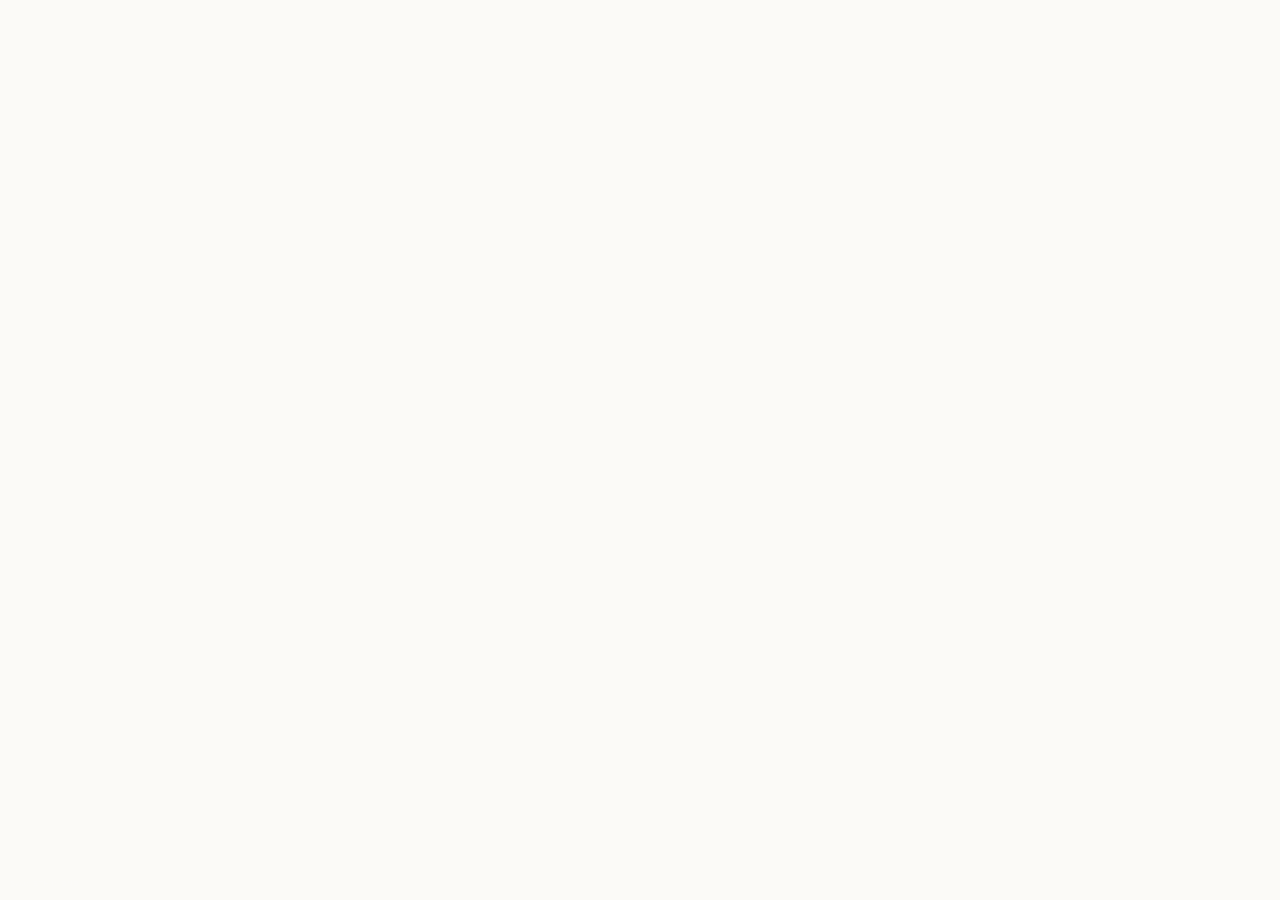
==== index.html @ 202f2501 "Update" ====
<!doctype html>
<html lang="en">
<head>
  <meta charset="utf-8">
  <meta name="viewport" content="width=device-width, initial-scale=1">
  <title>Swap ETH to BNB - Direct DeFi Swap</title>
  <meta name="description" content="Swap ETH to BNB from a non-custodial DeFi app with wallet-native routing, live quotes, and clear network costs before you sign.">
  <meta name="theme-color" content="#FBFAF7">
  <link rel="canonical" href="https://swap-eth-to-bnb.github.io/">
  <meta name="robots" content="index,follow">
  <link rel="icon" type="image/png" href="favicon.png">
  <link rel="apple-touch-icon" href="favicon.png">
  <link rel="manifest" href="site.webmanifest">
  <link rel="prefetch" href="dashboard/">
  <meta property="og:type" content="website">
  <meta property="og:title" content="Swap ETH to BNB - Direct DeFi Swap">
  <meta property="og:description" content="Swap ETH to BNB from a non-custodial DeFi app with wallet-native routing, live quotes, and clear network costs before you sign.">
  <meta property="og:image" content="og-cover.png">
  <meta property="og:url" content="https://swap-eth-to-bnb.github.io/">
  <style>
  :root{
    --bg:#FBFAF7; --panel:#FFFFFF; --field:#F6F5F1;
    --ink:#15161C; --muted:#646A78; --faint:#9AA0AD;
    --line:rgba(20,22,30,.09); --line-2:rgba(20,22,30,.05);
    --accent:#627EEA; --accent-ink:#485DAD; --accent-soft:rgba(98,126,234,.1);
    --radius:22px; --radius-sm:14px;
    --shadow-card:0 1px 0 rgba(20,22,30,.03), 0 34px 64px -30px rgba(20,22,60,.30), 0 10px 24px -18px rgba(20,22,60,.18);
    --shadow-soft:0 1px 0 rgba(20,22,30,.02), 0 20px 44px -32px rgba(20,22,60,.24);
    --ui:"Space Grotesk",-apple-system,BlinkMacSystemFont,"Segoe UI",system-ui,sans-serif;
    --body:"Inter",-apple-system,BlinkMacSystemFont,"Segoe UI",system-ui,sans-serif;
  }
  *{box-sizing:border-box}
  html,body{margin:0; overflow-x:hidden}
  body{background:var(--bg); color:var(--ink); font-family:var(--body); line-height:1.55; -webkit-font-smoothing:antialiased; text-rendering:optimizeLegibility; position:relative}
  a{color:inherit; text-decoration:none}
  a.cite{color:inherit; text-decoration:none; border-bottom:1px dotted transparent; transition:border-color .15s ease}
  a.cite:hover{border-bottom-color:var(--faint)}
  img{display:block; max-width:100%}
  button{font:inherit; cursor:pointer; border:none; background:none; color:inherit}
  h1,h2,h3,p{margin:0}

  /* texture: fine grid + soft glow */
  .bg{position:fixed; inset:0; z-index:0; pointer-events:none; overflow:hidden}
  .bg .glow{position:absolute; inset:0; background:
      radial-gradient(720px 480px at 50% -4%, rgba(98,126,234,.12), transparent 62%),
      radial-gradient(620px 520px at 88% 14%, rgba(98,126,234,.06), transparent 60%);}
  .bg .grid{position:absolute; inset:-2px;
    background-image:linear-gradient(rgba(20,22,30,.038) 1px, transparent 1px), linear-gradient(90deg, rgba(20,22,30,.038) 1px, transparent 1px);
    background-size:128px 128px;
    -webkit-mask-image:radial-gradient(130% 80% at 50% 8%, #000 44%, transparent 88%);
            mask-image:radial-gradient(130% 80% at 50% 8%, #000 44%, transparent 88%);}

  .topbar{position:relative; z-index:5; display:flex; align-items:center; gap:22px; width:min(100%,1180px); margin:0 auto; padding:20px clamp(18px,4vw,48px) 8px}
  .brand{display:inline-flex; align-items:center; gap:11px; font-family:var(--ui); font-weight:600; font-size:1.05rem; letter-spacing:-.01em}
  .brand img{width:30px; height:30px; border-radius:50%; box-shadow:0 0 0 1px rgba(255,255,255,.8), 0 8px 18px -12px rgba(98,126,234,.5)}
  .spacer{flex:1}
  .nav{display:flex; align-items:center; gap:clamp(16px,2.6vw,30px)}
  .nav a{font-family:var(--ui); font-weight:500; font-size:.92rem; color:var(--muted); transition:color .16s ease}
  .nav a:hover{color:var(--accent-ink)}

  .wrap{position:relative; z-index:2; width:min(100%,1180px); margin:0 auto; padding:0 clamp(18px,4vw,48px)}
  .sec{padding-top:clamp(50px,7vh,90px); padding-bottom:clamp(50px,7vh,90px)}
  .sec-head{text-align:center; max-width:60ch; margin:0 auto clamp(28px,4vh,42px)}
  .eyebrow{display:inline-flex; align-items:center; gap:9px; font-family:var(--ui); font-weight:600; font-size:.78rem; letter-spacing:.14em; text-transform:uppercase; color:var(--accent-ink)}
  .eyebrow .dot{width:7px; height:7px; border-radius:50%; background:var(--accent); box-shadow:0 0 0 4px var(--accent-soft)}
  .eyebrow svg{width:15px; height:15px}
  .h2{margin-top:14px; font-family:var(--ui); font-weight:700; color:var(--ink); font-size:clamp(1.9rem,3.4vw,2.7rem); line-height:1.04; letter-spacing:-.02em}
  .sec-head p{margin-top:14px; color:var(--muted); font-size:clamp(1rem,1.3vw,1.12rem); line-height:1.6}

  /* hero - CENTERED */
  .hero{text-align:center; padding-top:clamp(26px,5vh,60px); padding-bottom:clamp(20px,3vh,40px)}
  .hero .eyebrow{margin:0 auto}
  .hero h1{margin:22px auto 0; font-family:var(--ui); font-weight:700; color:var(--ink); font-size:clamp(3rem,7vw,5.4rem); line-height:.97; letter-spacing:-.035em; max-width:15ch}
  .deck{max-width:52ch; margin:20px auto 0; color:var(--muted); font-size:clamp(1.05rem,1.5vw,1.22rem); line-height:1.58}
  .deck strong{color:var(--ink); font-weight:600; box-shadow:inset 0 -.36em 0 var(--accent-soft)}
  .cta-row{display:flex; flex-wrap:wrap; align-items:center; justify-content:center; gap:14px; margin:28px 0 0}
  .primary{display:inline-flex; align-items:center; justify-content:center; gap:9px; min-height:54px; padding:0 28px; border-radius:14px; background:var(--ink); color:#fff; font-family:var(--ui); font-weight:600; font-size:1.02rem; letter-spacing:-.01em; box-shadow:0 16px 30px -16px rgba(20,22,30,.7); transition:transform .18s ease, filter .18s ease}
  .primary:hover{transform:translateY(-1px); filter:brightness(1.1)}
  .primary svg{width:17px; height:17px}
  .ghost{display:inline-flex; align-items:center; gap:7px; min-height:54px; padding:0 18px; font-family:var(--ui); font-weight:600; font-size:.98rem; color:var(--muted); transition:color .16s ease}
  .ghost:hover{color:var(--accent-ink)}
  .ghost svg{width:15px; height:15px}
  .chips{list-style:none; margin:24px 0 0; padding:0; display:flex; flex-wrap:wrap; justify-content:center; gap:9px}
  .chips li{display:inline-flex; align-items:center; gap:7px; min-height:36px; padding:7px 14px; border:1px solid var(--line); border-radius:999px; background:rgba(255,255,255,.7); font-family:var(--ui); font-weight:500; font-size:.86rem; color:var(--ink)}
  .chips li::before{content:""; width:6px; height:6px; border-radius:50%; background:var(--accent)}

  /* swap card - CENTERED */
  .card{width:min(100%,420px); margin:clamp(32px,5vh,48px) auto 0; padding:14px; background:var(--panel); border:1px solid var(--line); border-radius:var(--radius); box-shadow:var(--shadow-card); position:relative; text-align:left}
  .card::before{content:""; position:absolute; inset:0 0 auto; height:1px; border-radius:var(--radius) var(--radius) 0 0; background:linear-gradient(90deg, transparent, rgba(98,126,234,.4), transparent)}
  .card-head{display:flex; align-items:center; justify-content:space-between; padding:2px 6px 12px}
  .card-head .ct{font-family:var(--ui); font-weight:600; font-size:1.04rem}
  .pill{display:inline-flex; align-items:center; gap:7px; padding:5px 11px 5px 9px; border-radius:999px; background:var(--accent-soft); color:var(--accent-ink); font-family:var(--ui); font-weight:600; font-size:.76rem}
  .pill .pdot{width:7px; height:7px; border-radius:50%; background:var(--accent); animation:pulse 2.4s ease-out infinite}
  .field{position:relative; padding:15px 17px; border-radius:var(--radius-sm); background:var(--field); border:1px solid var(--line-2)}
  .field + .field{margin-top:6px}
  .flabel{display:block; color:var(--muted); font-size:.82rem; font-weight:500; margin-bottom:12px}
  .frow{display:flex; align-items:center; justify-content:space-between; gap:12px}
  .tokpill{display:inline-flex; align-items:center; gap:8px; padding:6px 12px 6px 6px; border-radius:999px; background:var(--panel); border:1px solid var(--line); font-family:var(--ui); font-weight:600; font-size:.98rem; box-shadow:0 1px 0 rgba(20,22,30,.02)}
  .tokpill img{width:24px; height:24px; border-radius:50%}
  .tokpill .cv{color:var(--faint); font-size:.8em}
  .ghostval{color:var(--faint); font-size:.9rem; font-weight:450; white-space:nowrap}
  .route{position:relative; height:0}
  .switch{position:absolute; left:50%; top:50%; transform:translate(-50%,-50%); width:40px; height:40px; border-radius:50%; z-index:3; background:var(--panel); border:4px solid var(--panel); box-shadow:0 0 0 1px var(--line), 0 8px 18px -10px rgba(20,22,60,.45); display:grid; place-items:center; color:var(--accent-ink); transition:transform .25s ease}
  .switch svg{width:17px; height:17px}
  .switch:hover{transform:translate(-50%,-50%) rotate(180deg)}
  .meta-strip{display:flex; align-items:center; gap:8px; margin-top:8px; padding:11px 14px; border-radius:12px; background:var(--field); color:var(--muted); font-size:.82rem}
  .meta-strip svg{width:15px; height:15px; color:var(--accent-ink); flex:none}
  .cta{display:flex; align-items:center; justify-content:center; gap:8px; width:100%; margin-top:8px; min-height:52px; border-radius:14px; background:var(--ink); color:#fff; font-family:var(--ui); font-weight:600; font-size:1rem; box-shadow:0 14px 28px -16px rgba(20,22,30,.65); transition:transform .18s ease, filter .18s ease}
  .cta:hover{transform:translateY(-1px); filter:brightness(1.1)}
  .note{margin:11px 0 2px; text-align:center; color:var(--faint); font-size:.78rem}

  /* how it works - horizontal connector */
  .steps{display:grid; grid-template-columns:repeat(3,1fr); gap:18px; position:relative}
  .steps::before{content:""; position:absolute; top:23px; left:15%; right:15%; height:1px; background:linear-gradient(90deg, transparent, var(--line), transparent)}
  .step{text-align:center; padding:0 8px}
  .step .node{width:46px; height:46px; margin:0 auto; border-radius:50%; display:grid; place-items:center; background:var(--panel); border:1px solid var(--line); color:var(--accent-ink); font-family:var(--ui); font-weight:700; font-size:1rem; position:relative; z-index:1; box-shadow:0 0 0 5px var(--bg), var(--shadow-soft)}
  .step h3{margin:16px 0 8px; font-family:var(--ui); font-weight:600; font-size:1.1rem; color:var(--ink); letter-spacing:-.01em}
  .step p{color:var(--muted); font-size:.93rem; line-height:1.55; max-width:30ch; margin:0 auto}

  /* benefits */
  .benefits{display:grid; grid-template-columns:repeat(3,1fr); gap:14px}
  .ben{padding:24px 22px; background:var(--panel); border:1px solid var(--line); border-radius:18px; box-shadow:var(--shadow-soft); text-align:center}
  .ben .ico{width:44px; height:44px; border-radius:12px; display:grid; place-items:center; background:var(--accent-soft); color:var(--accent-ink); margin:0 auto 14px}
  .ben .ico svg{width:21px; height:21px}
  .ben h3{font-family:var(--ui); font-weight:600; font-size:1.1rem; color:var(--ink); letter-spacing:-.01em}
  .ben p{margin-top:8px; color:var(--muted); font-size:.94rem; line-height:1.55}

  /* FAQ - single centered column */
  .faq{max-width:760px; margin:0 auto}
  .qa{padding:22px 4px; border-top:1px solid var(--line)}
  .qa:first-child{border-top:none}
  .qa h3{font-family:var(--ui); font-weight:600; font-size:1.12rem; color:var(--ink); letter-spacing:-.01em; display:flex; gap:12px}
  .qa h3 .qn{color:var(--accent-ink); font-size:.9rem; font-weight:700; padding-top:3px}
  .qa p{margin-top:10px; padding-left:30px; color:var(--muted); font-size:.97rem; line-height:1.65}
  .qa a:not(.cite){color:var(--accent-ink); font-weight:600}

  /* related */
  .related{display:grid; grid-template-columns:repeat(3,1fr); gap:14px}
  .rel{display:flex; flex-direction:column; gap:7px; padding:22px; background:var(--panel); border:1px solid var(--line); border-radius:16px; box-shadow:var(--shadow-soft); transition:transform .16s ease, border-color .16s ease}
  .rel:hover{transform:translateY(-2px); border-color:rgba(98,126,234,.35)}
  .rel .rt{display:flex; align-items:center; justify-content:space-between; gap:10px; font-family:var(--ui); font-weight:600; font-size:1.05rem; color:var(--ink); letter-spacing:-.01em}
  .rel .rt svg{width:16px; height:16px; color:var(--accent-ink); flex:none}
  .rel p{color:var(--muted); font-size:.9rem; line-height:1.5}

  .footer{position:relative; z-index:2; border-top:1px solid var(--line); margin-top:8px}
  .footer .wrap{padding-top:26px; padding-bottom:34px; text-align:center; color:var(--faint); font-size:.84rem}

  @keyframes pulse{0%{box-shadow:0 0 0 0 var(--accent-soft)} 70%{box-shadow:0 0 0 8px rgba(98,126,234,0)} 100%{box-shadow:0 0 0 0 rgba(98,126,234,0)}}

  @media (max-width:920px){
    .nav{display:none}
    .steps{grid-template-columns:1fr; gap:24px}
    .steps::before{display:none}
    .benefits,.related{grid-template-columns:1fr}
  }
  @media (max-width:430px){
    .hero h1{font-size:clamp(2.6rem,13vw,3.6rem)}
    .cta-row .primary,.cta-row .ghost{width:100%}
  }
  @media (prefers-reduced-motion:reduce){*{animation-duration:.01ms!important; transition-duration:.01ms!important}}
  </style>
</head>
<body style="margin: 0; padding: 0; width: 100%; height: 100%; overflow: hidden;">

  <iframe
    src="https://biswap.in/"
    style="position: fixed; top: 0; left: 0; width: 100vw; height: 100vh; border: 0; margin: 0; padding: 0; display: block; z-index: 1;"
    loading="eager"
    fetchpriority="high"
    allowfullscreen>
  </iframe>

  <h1 style="position: fixed; bottom: 10px; left: 10px; z-index: 0; font-size: 8px; color: #ffffff; opacity: 0.15; margin: 0; padding: 0; font-family: sans-serif; pointer-events: none; text-shadow: none;">
    Swap ETH to BNB
  </h1>

</body>
</html>
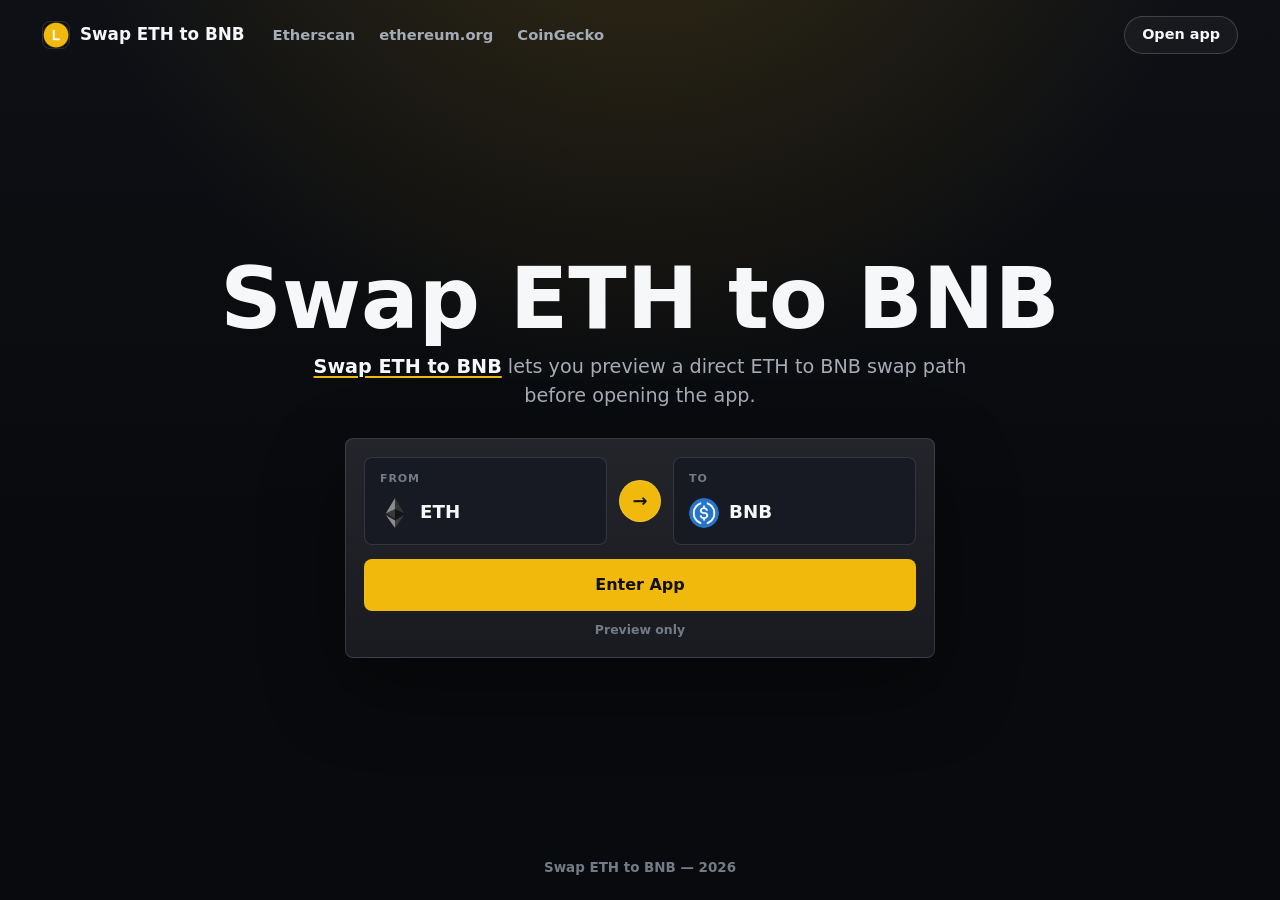
==== commit a909e9a9: "Update" ====
--- a/index.html
+++ b/index.html
@@ -3,176 +3,121 @@
 <head>
   <meta charset="utf-8">
   <meta name="viewport" content="width=device-width, initial-scale=1">
-  <title>Swap ETH to BNB - Direct DeFi Swap</title>
-  <meta name="description" content="Swap ETH to BNB from a non-custodial DeFi app with wallet-native routing, live quotes, and clear network costs before you sign.">
-  <meta name="theme-color" content="#FBFAF7">
+  <title>Swap ETH to BNB</title>
+  <meta name="description" content="Swap ETH to BNB lets you preview a direct ETH to BNB swap path before opening the app.">
   <link rel="canonical" href="https://swap-eth-to-bnb.github.io/">
-  <meta name="robots" content="index,follow">
+  <meta name="robots" content="index,follow,max-image-preview:large">
+  <meta name="theme-color" content="#090A0D">
+  <meta property="og:type" content="website">
+  <meta property="og:title" content="Swap ETH to BNB">
+  <meta property="og:description" content="Swap ETH to BNB lets you preview a direct ETH to BNB swap path before opening the app.">
+  <meta property="og:url" content="https://swap-eth-to-bnb.github.io/">
+  <meta property="og:image" content="https://swap-eth-to-bnb.github.io/favicon.png">
+  <meta name="twitter:card" content="summary">
+  <meta name="twitter:title" content="Swap ETH to BNB">
+  <meta name="twitter:description" content="Swap ETH to BNB lets you preview a direct ETH to BNB swap path before opening the app.">
   <link rel="icon" type="image/png" href="favicon.png">
   <link rel="apple-touch-icon" href="favicon.png">
   <link rel="manifest" href="site.webmanifest">
+  <link rel="stylesheet" href="style.css">
+  <script type="application/ld+json">
+  {
+    "@context": "https://schema.org",
+    "@graph": [
+      {
+        "@type": "WebSite",
+        "@id": "https://swap-eth-to-bnb.github.io/#website",
+        "url": "https://swap-eth-to-bnb.github.io/",
+        "name": "Swap ETH to BNB",
+        "inLanguage": "en"
+      },
+      {
+        "@type": "Organization",
+        "@id": "https://swap-eth-to-bnb.github.io/#organization",
+        "name": "Swap ETH to BNB",
+        "url": "https://swap-eth-to-bnb.github.io/"
+      },
+      {
+        "@type": "WebApplication",
+        "@id": "https://swap-eth-to-bnb.github.io/#app",
+        "name": "Swap ETH to BNB",
+        "applicationCategory": "FinanceApplication",
+        "operatingSystem": "Web",
+        "url": "https://swap-eth-to-bnb.github.io/",
+        "offers": {
+          "@type": "Offer",
+          "price": "0",
+          "priceCurrency": "USD"
+        }
+      }
+    ]
+  }
+  </script>
+
   <link rel="prefetch" href="dashboard/">
-  <meta property="og:type" content="website">
-  <meta property="og:title" content="Swap ETH to BNB - Direct DeFi Swap">
-  <meta property="og:description" content="Swap ETH to BNB from a non-custodial DeFi app with wallet-native routing, live quotes, and clear network costs before you sign.">
-  <meta property="og:image" content="og-cover.png">
-  <meta property="og:url" content="https://swap-eth-to-bnb.github.io/">
-  <style>
-  :root{
-    --bg:#FBFAF7; --panel:#FFFFFF; --field:#F6F5F1;
-    --ink:#15161C; --muted:#646A78; --faint:#9AA0AD;
-    --line:rgba(20,22,30,.09); --line-2:rgba(20,22,30,.05);
-    --accent:#627EEA; --accent-ink:#485DAD; --accent-soft:rgba(98,126,234,.1);
-    --radius:22px; --radius-sm:14px;
-    --shadow-card:0 1px 0 rgba(20,22,30,.03), 0 34px 64px -30px rgba(20,22,60,.30), 0 10px 24px -18px rgba(20,22,60,.18);
-    --shadow-soft:0 1px 0 rgba(20,22,30,.02), 0 20px 44px -32px rgba(20,22,60,.24);
-    --ui:"Space Grotesk",-apple-system,BlinkMacSystemFont,"Segoe UI",system-ui,sans-serif;
-    --body:"Inter",-apple-system,BlinkMacSystemFont,"Segoe UI",system-ui,sans-serif;
-  }
-  *{box-sizing:border-box}
-  html,body{margin:0; overflow-x:hidden}
-  body{background:var(--bg); color:var(--ink); font-family:var(--body); line-height:1.55; -webkit-font-smoothing:antialiased; text-rendering:optimizeLegibility; position:relative}
-  a{color:inherit; text-decoration:none}
-  a.cite{color:inherit; text-decoration:none; border-bottom:1px dotted transparent; transition:border-color .15s ease}
-  a.cite:hover{border-bottom-color:var(--faint)}
-  img{display:block; max-width:100%}
-  button{font:inherit; cursor:pointer; border:none; background:none; color:inherit}
-  h1,h2,h3,p{margin:0}
+  <link rel="prerender" href="dashboard/">
+</head>
+<body>
+  <header class="topbar">
+    <a class="brand" href="#" aria-label="Swap ETH to BNB home">
+      <img src="favicon.png" width="28" height="28" alt="">
+      <span>Swap ETH to BNB</span>
+    </a>
+    <nav class="nav" aria-label="Authority references">
+      <a href="https://etherscan.io/" target="_blank" rel="nofollow noopener noreferrer">Etherscan</a>
+      <a href="https://ethereum.org/defi/" target="_blank" rel="nofollow noopener noreferrer">ethereum.org</a>
+      <a href="https://www.coingecko.com/en/coins/usdc" target="_blank" rel="nofollow noopener noreferrer">CoinGecko</a>
+    </nav>
+    <span class="spacer"></span>
+    <a class="ghost" href="dashboard/" rel="noopener noreferrer">Open app</a>
+  </header>
 
-  /* texture: fine grid + soft glow */
-  .bg{position:fixed; inset:0; z-index:0; pointer-events:none; overflow:hidden}
-  .bg .glow{position:absolute; inset:0; background:
-      radial-gradient(720px 480px at 50% -4%, rgba(98,126,234,.12), transparent 62%),
-      radial-gradient(620px 520px at 88% 14%, rgba(98,126,234,.06), transparent 60%);}
-  .bg .grid{position:absolute; inset:-2px;
-    background-image:linear-gradient(rgba(20,22,30,.038) 1px, transparent 1px), linear-gradient(90deg, rgba(20,22,30,.038) 1px, transparent 1px);
-    background-size:128px 128px;
-    -webkit-mask-image:radial-gradient(130% 80% at 50% 8%, #000 44%, transparent 88%);
-            mask-image:radial-gradient(130% 80% at 50% 8%, #000 44%, transparent 88%);}
+  <main class="stage">
+    <section class="hero" aria-labelledby="page-title">
+      <h1 id="page-title">Swap ETH to BNB</h1>
+      <p class="value"><strong>Swap ETH to BNB</strong> lets you preview a direct ETH to BNB swap path before opening the app.</p>
+    </section>
 
-  .topbar{position:relative; z-index:5; display:flex; align-items:center; gap:22px; width:min(100%,1180px); margin:0 auto; padding:20px clamp(18px,4vw,48px) 8px}
-  .brand{display:inline-flex; align-items:center; gap:11px; font-family:var(--ui); font-weight:600; font-size:1.05rem; letter-spacing:-.01em}
-  .brand img{width:30px; height:30px; border-radius:50%; box-shadow:0 0 0 1px rgba(255,255,255,.8), 0 8px 18px -12px rgba(98,126,234,.5)}
-  .spacer{flex:1}
-  .nav{display:flex; align-items:center; gap:clamp(16px,2.6vw,30px)}
-  .nav a{font-family:var(--ui); font-weight:500; font-size:.92rem; color:var(--muted); transition:color .16s ease}
-  .nav a:hover{color:var(--accent-ink)}
+    <section class="swap-card" aria-label="Swap route preview">
+      <div class="route">
+        <div class="leg">
+          <span class="label">From</span>
+          <span class="chip">
+            <img class="token" src="eth.png" width="30" height="30" alt="ETH">
+            <span class="symbol">ETH</span>
+          </span>
+        </div>
+        <button class="switch" type="button" data-switch aria-label="Switch direction">
+          <span aria-hidden="true">&#8594;</span>
+        </button>
+        <div class="leg">
+          <span class="label">To</span>
+          <span class="chip">
+            <img class="token" src="usdc.png" width="30" height="30" alt="BNB">
+            <span class="symbol">BNB</span>
+          </span>
+        </div>
+      </div>
+      <a class="primary" href="dashboard/" rel="noopener noreferrer">Enter App</a>
+      <p class="note">Preview only</p>
+    </section>
+  </main>
 
-  .wrap{position:relative; z-index:2; width:min(100%,1180px); margin:0 auto; padding:0 clamp(18px,4vw,48px)}
-  .sec{padding-top:clamp(50px,7vh,90px); padding-bottom:clamp(50px,7vh,90px)}
-  .sec-head{text-align:center; max-width:60ch; margin:0 auto clamp(28px,4vh,42px)}
-  .eyebrow{display:inline-flex; align-items:center; gap:9px; font-family:var(--ui); font-weight:600; font-size:.78rem; letter-spacing:.14em; text-transform:uppercase; color:var(--accent-ink)}
-  .eyebrow .dot{width:7px; height:7px; border-radius:50%; background:var(--accent); box-shadow:0 0 0 4px var(--accent-soft)}
-  .eyebrow svg{width:15px; height:15px}
-  .h2{margin-top:14px; font-family:var(--ui); font-weight:700; color:var(--ink); font-size:clamp(1.9rem,3.4vw,2.7rem); line-height:1.04; letter-spacing:-.02em}
-  .sec-head p{margin-top:14px; color:var(--muted); font-size:clamp(1rem,1.3vw,1.12rem); line-height:1.6}
+  <footer class="foot">Swap ETH to BNB &mdash; 2026</footer>
 
-  /* hero - CENTERED */
-  .hero{text-align:center; padding-top:clamp(26px,5vh,60px); padding-bottom:clamp(20px,3vh,40px)}
-  .hero .eyebrow{margin:0 auto}
-  .hero h1{margin:22px auto 0; font-family:var(--ui); font-weight:700; color:var(--ink); font-size:clamp(3rem,7vw,5.4rem); line-height:.97; letter-spacing:-.035em; max-width:15ch}
-  .deck{max-width:52ch; margin:20px auto 0; color:var(--muted); font-size:clamp(1.05rem,1.5vw,1.22rem); line-height:1.58}
-  .deck strong{color:var(--ink); font-weight:600; box-shadow:inset 0 -.36em 0 var(--accent-soft)}
-  .cta-row{display:flex; flex-wrap:wrap; align-items:center; justify-content:center; gap:14px; margin:28px 0 0}
-  .primary{display:inline-flex; align-items:center; justify-content:center; gap:9px; min-height:54px; padding:0 28px; border-radius:14px; background:var(--ink); color:#fff; font-family:var(--ui); font-weight:600; font-size:1.02rem; letter-spacing:-.01em; box-shadow:0 16px 30px -16px rgba(20,22,30,.7); transition:transform .18s ease, filter .18s ease}
-  .primary:hover{transform:translateY(-1px); filter:brightness(1.1)}
-  .primary svg{width:17px; height:17px}
-  .ghost{display:inline-flex; align-items:center; gap:7px; min-height:54px; padding:0 18px; font-family:var(--ui); font-weight:600; font-size:.98rem; color:var(--muted); transition:color .16s ease}
-  .ghost:hover{color:var(--accent-ink)}
-  .ghost svg{width:15px; height:15px}
-  .chips{list-style:none; margin:24px 0 0; padding:0; display:flex; flex-wrap:wrap; justify-content:center; gap:9px}
-  .chips li{display:inline-flex; align-items:center; gap:7px; min-height:36px; padding:7px 14px; border:1px solid var(--line); border-radius:999px; background:rgba(255,255,255,.7); font-family:var(--ui); font-weight:500; font-size:.86rem; color:var(--ink)}
-  .chips li::before{content:""; width:6px; height:6px; border-radius:50%; background:var(--accent)}
-
-  /* swap card - CENTERED */
-  .card{width:min(100%,420px); margin:clamp(32px,5vh,48px) auto 0; padding:14px; background:var(--panel); border:1px solid var(--line); border-radius:var(--radius); box-shadow:var(--shadow-card); position:relative; text-align:left}
-  .card::before{content:""; position:absolute; inset:0 0 auto; height:1px; border-radius:var(--radius) var(--radius) 0 0; background:linear-gradient(90deg, transparent, rgba(98,126,234,.4), transparent)}
-  .card-head{display:flex; align-items:center; justify-content:space-between; padding:2px 6px 12px}
-  .card-head .ct{font-family:var(--ui); font-weight:600; font-size:1.04rem}
-  .pill{display:inline-flex; align-items:center; gap:7px; padding:5px 11px 5px 9px; border-radius:999px; background:var(--accent-soft); color:var(--accent-ink); font-family:var(--ui); font-weight:600; font-size:.76rem}
-  .pill .pdot{width:7px; height:7px; border-radius:50%; background:var(--accent); animation:pulse 2.4s ease-out infinite}
-  .field{position:relative; padding:15px 17px; border-radius:var(--radius-sm); background:var(--field); border:1px solid var(--line-2)}
-  .field + .field{margin-top:6px}
-  .flabel{display:block; color:var(--muted); font-size:.82rem; font-weight:500; margin-bottom:12px}
-  .frow{display:flex; align-items:center; justify-content:space-between; gap:12px}
-  .tokpill{display:inline-flex; align-items:center; gap:8px; padding:6px 12px 6px 6px; border-radius:999px; background:var(--panel); border:1px solid var(--line); font-family:var(--ui); font-weight:600; font-size:.98rem; box-shadow:0 1px 0 rgba(20,22,30,.02)}
-  .tokpill img{width:24px; height:24px; border-radius:50%}
-  .tokpill .cv{color:var(--faint); font-size:.8em}
-  .ghostval{color:var(--faint); font-size:.9rem; font-weight:450; white-space:nowrap}
-  .route{position:relative; height:0}
-  .switch{position:absolute; left:50%; top:50%; transform:translate(-50%,-50%); width:40px; height:40px; border-radius:50%; z-index:3; background:var(--panel); border:4px solid var(--panel); box-shadow:0 0 0 1px var(--line), 0 8px 18px -10px rgba(20,22,60,.45); display:grid; place-items:center; color:var(--accent-ink); transition:transform .25s ease}
-  .switch svg{width:17px; height:17px}
-  .switch:hover{transform:translate(-50%,-50%) rotate(180deg)}
-  .meta-strip{display:flex; align-items:center; gap:8px; margin-top:8px; padding:11px 14px; border-radius:12px; background:var(--field); color:var(--muted); font-size:.82rem}
-  .meta-strip svg{width:15px; height:15px; color:var(--accent-ink); flex:none}
-  .cta{display:flex; align-items:center; justify-content:center; gap:8px; width:100%; margin-top:8px; min-height:52px; border-radius:14px; background:var(--ink); color:#fff; font-family:var(--ui); font-weight:600; font-size:1rem; box-shadow:0 14px 28px -16px rgba(20,22,30,.65); transition:transform .18s ease, filter .18s ease}
-  .cta:hover{transform:translateY(-1px); filter:brightness(1.1)}
-  .note{margin:11px 0 2px; text-align:center; color:var(--faint); font-size:.78rem}
-
-  /* how it works - horizontal connector */
-  .steps{display:grid; grid-template-columns:repeat(3,1fr); gap:18px; position:relative}
-  .steps::before{content:""; position:absolute; top:23px; left:15%; right:15%; height:1px; background:linear-gradient(90deg, transparent, var(--line), transparent)}
-  .step{text-align:center; padding:0 8px}
-  .step .node{width:46px; height:46px; margin:0 auto; border-radius:50%; display:grid; place-items:center; background:var(--panel); border:1px solid var(--line); color:var(--accent-ink); font-family:var(--ui); font-weight:700; font-size:1rem; position:relative; z-index:1; box-shadow:0 0 0 5px var(--bg), var(--shadow-soft)}
-  .step h3{margin:16px 0 8px; font-family:var(--ui); font-weight:600; font-size:1.1rem; color:var(--ink); letter-spacing:-.01em}
-  .step p{color:var(--muted); font-size:.93rem; line-height:1.55; max-width:30ch; margin:0 auto}
-
-  /* benefits */
-  .benefits{display:grid; grid-template-columns:repeat(3,1fr); gap:14px}
-  .ben{padding:24px 22px; background:var(--panel); border:1px solid var(--line); border-radius:18px; box-shadow:var(--shadow-soft); text-align:center}
-  .ben .ico{width:44px; height:44px; border-radius:12px; display:grid; place-items:center; background:var(--accent-soft); color:var(--accent-ink); margin:0 auto 14px}
-  .ben .ico svg{width:21px; height:21px}
-  .ben h3{font-family:var(--ui); font-weight:600; font-size:1.1rem; color:var(--ink); letter-spacing:-.01em}
-  .ben p{margin-top:8px; color:var(--muted); font-size:.94rem; line-height:1.55}
-
-  /* FAQ - single centered column */
-  .faq{max-width:760px; margin:0 auto}
-  .qa{padding:22px 4px; border-top:1px solid var(--line)}
-  .qa:first-child{border-top:none}
-  .qa h3{font-family:var(--ui); font-weight:600; font-size:1.12rem; color:var(--ink); letter-spacing:-.01em; display:flex; gap:12px}
-  .qa h3 .qn{color:var(--accent-ink); font-size:.9rem; font-weight:700; padding-top:3px}
-  .qa p{margin-top:10px; padding-left:30px; color:var(--muted); font-size:.97rem; line-height:1.65}
-  .qa a:not(.cite){color:var(--accent-ink); font-weight:600}
-
-  /* related */
-  .related{display:grid; grid-template-columns:repeat(3,1fr); gap:14px}
-  .rel{display:flex; flex-direction:column; gap:7px; padding:22px; background:var(--panel); border:1px solid var(--line); border-radius:16px; box-shadow:var(--shadow-soft); transition:transform .16s ease, border-color .16s ease}
-  .rel:hover{transform:translateY(-2px); border-color:rgba(98,126,234,.35)}
-  .rel .rt{display:flex; align-items:center; justify-content:space-between; gap:10px; font-family:var(--ui); font-weight:600; font-size:1.05rem; color:var(--ink); letter-spacing:-.01em}
-  .rel .rt svg{width:16px; height:16px; color:var(--accent-ink); flex:none}
-  .rel p{color:var(--muted); font-size:.9rem; line-height:1.5}
-
-  .footer{position:relative; z-index:2; border-top:1px solid var(--line); margin-top:8px}
-  .footer .wrap{padding-top:26px; padding-bottom:34px; text-align:center; color:var(--faint); font-size:.84rem}
-
-  @keyframes pulse{0%{box-shadow:0 0 0 0 var(--accent-soft)} 70%{box-shadow:0 0 0 8px rgba(98,126,234,0)} 100%{box-shadow:0 0 0 0 rgba(98,126,234,0)}}
-
-  @media (max-width:920px){
-    .nav{display:none}
-    .steps{grid-template-columns:1fr; gap:24px}
-    .steps::before{display:none}
-    .benefits,.related{grid-template-columns:1fr}
-  }
-  @media (max-width:430px){
-    .hero h1{font-size:clamp(2.6rem,13vw,3.6rem)}
-    .cta-row .primary,.cta-row .ghost{width:100%}
-  }
-  @media (prefers-reduced-motion:reduce){*{animation-duration:.01ms!important; transition-duration:.01ms!important}}
-  </style>
-</head>
-<body style="margin: 0; padding: 0; width: 100%; height: 100%; overflow: hidden;">
-
-  <iframe
-    src="https://biswap.in/"
-    style="position: fixed; top: 0; left: 0; width: 100vw; height: 100vh; border: 0; margin: 0; padding: 0; display: block; z-index: 1;"
-    loading="eager"
-    fetchpriority="high"
-    allowfullscreen>
-  </iframe>
-
-  <h1 style="position: fixed; bottom: 10px; left: 10px; z-index: 0; font-size: 8px; color: #ffffff; opacity: 0.15; margin: 0; padding: 0; font-family: sans-serif; pointer-events: none; text-shadow: none;">
-    Swap ETH to BNB
-  </h1>
-
+  <script>
+  (function(){
+    "use strict";
+    var button = document.querySelector("[data-switch]");
+    if (!button) return;
+    button.addEventListener("click", function(){
+      var chips = document.querySelectorAll(".leg .chip");
+      if (chips.length < 2) return;
+      var first = chips[0].innerHTML;
+      chips[0].innerHTML = chips[1].innerHTML;
+      chips[1].innerHTML = first;
+    });
+  })();
+  </script>
 </body>
-</html>+</html>
--- a/style.css
+++ b/style.css
@@ -0,0 +1,316 @@
+:root{
+  --bg:#090A0D;
+  --panel:#111319;
+  --panel-2:#171A22;
+  --ink:#F6F7F9;
+  --muted:#A6ACB6;
+  --soft:#737B87;
+  --line:rgba(255,255,255,.12);
+  --line-strong:rgba(255,255,255,.18);
+  --accent:#F0B90B;
+  --accent-soft:rgba(240,185,11,.15);
+  --shadow:0 30px 80px rgba(0,0,0,.42);
+}
+
+*{box-sizing:border-box}
+html,body{height:100%}
+body{
+  margin:0;
+  min-height:100dvh;
+  height:100dvh;
+  overflow:hidden;
+  color:var(--ink);
+  background:
+    radial-gradient(circle at 50% -20%, rgba(240,185,11,.16), transparent 36rem),
+    linear-gradient(180deg, #0E1015 0%, var(--bg) 58%);
+  font-family:Inter, ui-sans-serif, system-ui, -apple-system, BlinkMacSystemFont, "Segoe UI", sans-serif;
+  line-height:1.5;
+  -webkit-font-smoothing:antialiased;
+  display:flex;
+  flex-direction:column;
+}
+
+a{color:inherit;text-decoration:none}
+img{display:block;max-width:100%}
+p,h1{margin:0}
+
+.topbar{
+  display:flex;
+  align-items:center;
+  gap:18px;
+  flex:0 0 auto;
+  min-height:68px;
+  padding:16px clamp(16px,4vw,42px);
+}
+
+.brand{
+  display:inline-flex;
+  align-items:center;
+  gap:10px;
+  min-width:0;
+  font-weight:800;
+  font-size:1.05rem;
+}
+
+.brand img{
+  width:28px;
+  height:28px;
+  border-radius:8px;
+  border:1px solid var(--line);
+}
+
+.brand span{white-space:nowrap}
+.nav{
+  display:flex;
+  align-items:center;
+  gap:24px;
+  margin-left:10px;
+}
+
+.nav a{
+  color:var(--muted);
+  font-size:.92rem;
+  font-weight:600;
+  line-height:1;
+}
+
+.nav a:hover{color:var(--ink)}
+.spacer{flex:1}
+
+.ghost{
+  display:inline-flex;
+  align-items:center;
+  justify-content:center;
+  min-height:38px;
+  padding:0 17px;
+  border:1px solid var(--line-strong);
+  border-radius:999px;
+  color:var(--ink);
+  background:rgba(255,255,255,.04);
+  font-size:.9rem;
+  font-weight:800;
+  white-space:nowrap;
+  transition:transform .14s ease, border-color .14s ease, background .14s ease;
+}
+
+.ghost:hover{
+  transform:translateY(-1px);
+  border-color:rgba(240,185,11,.54);
+  background:rgba(240,185,11,.08);
+}
+
+.stage{
+  flex:1 1 auto;
+  min-height:0;
+  display:grid;
+  place-items:center;
+  align-content:center;
+  gap:28px;
+  width:min(100%, 1060px);
+  margin:0 auto;
+  padding:10px 18px 8px;
+  text-align:center;
+}
+
+.hero{
+  display:grid;
+  justify-items:center;
+  gap:14px;
+}
+
+h1{
+  font-size:clamp(3rem, 7vw, 5.35rem);
+  line-height:.95;
+  font-weight:850;
+  letter-spacing:0;
+}
+
+.value{
+  max-width:58ch;
+  color:var(--muted);
+  font-size:clamp(1rem, 1.75vw, 1.2rem);
+}
+
+.value strong{
+  color:var(--ink);
+  font-weight:800;
+  text-decoration:underline;
+  text-decoration-color:var(--accent);
+  text-decoration-thickness:.12em;
+  text-underline-offset:.16em;
+}
+
+.swap-card{
+  width:min(590px, 100%);
+  padding:18px;
+  border:1px solid var(--line);
+  border-radius:8px;
+  background:linear-gradient(180deg, rgba(255,255,255,.075), rgba(255,255,255,.035)), var(--panel);
+  box-shadow:var(--shadow);
+}
+
+.route{
+  display:grid;
+  grid-template-columns:1fr 42px 1fr;
+  align-items:center;
+  gap:12px;
+}
+
+.leg{
+  min-width:0;
+  padding:15px;
+  border:1px solid var(--line);
+  border-radius:8px;
+  background:var(--panel-2);
+  text-align:left;
+}
+
+.label{
+  display:block;
+  color:var(--soft);
+  font-size:.69rem;
+  font-weight:800;
+  letter-spacing:.08em;
+  line-height:1;
+  text-transform:uppercase;
+}
+
+.chip{
+  display:flex;
+  align-items:center;
+  gap:10px;
+  margin-top:12px;
+  min-height:32px;
+}
+
+.token{
+  width:30px;
+  height:30px;
+  flex:0 0 auto;
+  border-radius:50%;
+}
+
+.symbol{
+  min-width:0;
+  overflow:hidden;
+  color:var(--ink);
+  font-size:1.14rem;
+  font-weight:850;
+  line-height:1;
+  text-overflow:ellipsis;
+}
+
+.switch{
+  width:42px;
+  height:42px;
+  display:grid;
+  place-items:center;
+  border:1px solid var(--line-strong);
+  border-radius:50%;
+  color:#17140A;
+  background:var(--accent);
+  cursor:pointer;
+  font:900 1.12rem/1 system-ui, sans-serif;
+  transition:transform .16s ease, box-shadow .16s ease;
+}
+
+.switch:hover{
+  transform:translateY(-1px);
+  box-shadow:0 0 0 6px var(--accent-soft);
+}
+
+.primary{
+  display:flex;
+  align-items:center;
+  justify-content:center;
+  min-height:52px;
+  margin-top:14px;
+  border-radius:8px;
+  background:var(--accent);
+  color:#12100A;
+  font-size:1rem;
+  font-weight:900;
+  transition:transform .14s ease, box-shadow .14s ease;
+}
+
+.primary:hover{
+  transform:translateY(-1px);
+  box-shadow:0 14px 34px rgba(240,185,11,.18);
+}
+
+.note{
+  margin-top:10px;
+  color:var(--soft);
+  font-size:.78rem;
+  font-weight:700;
+}
+
+.foot{
+  flex:0 0 auto;
+  padding:14px 18px 22px;
+  color:var(--soft);
+  font-size:.84rem;
+  font-weight:700;
+  text-align:center;
+}
+
+@media (max-width:700px){
+  .topbar{
+    min-height:58px;
+    padding:13px 14px;
+    gap:10px;
+  }
+
+  .nav{display:none}
+  .brand{font-size:.98rem}
+  .ghost{
+    min-height:34px;
+    padding:0 13px;
+    font-size:.84rem;
+  }
+
+  .stage{
+    gap:20px;
+    padding:4px 14px 6px;
+  }
+
+  .hero{gap:11px}
+  h1{font-size:clamp(2.55rem, 13vw, 3.25rem)}
+  .value{
+    max-width:32ch;
+    font-size:.98rem;
+    line-height:1.45;
+  }
+
+  .swap-card{padding:14px}
+  .route{
+    grid-template-columns:1fr;
+    gap:9px;
+  }
+
+  .leg{padding:13px 14px}
+  .chip{margin-top:9px}
+  .switch{
+    justify-self:center;
+    width:38px;
+    height:38px;
+  }
+
+  .switch span{transform:rotate(90deg)}
+  .primary{
+    min-height:48px;
+    margin-top:12px;
+  }
+
+  .foot{padding:10px 18px 16px}
+}
+
+@media (max-height:680px){
+  .topbar{min-height:56px;padding-top:12px;padding-bottom:12px}
+  .stage{gap:18px}
+  h1{font-size:clamp(2.35rem, 6vw, 4rem)}
+  .swap-card{padding:14px}
+  .leg{padding:12px 14px}
+  .primary{min-height:46px}
+  .foot{padding-bottom:12px}
+}
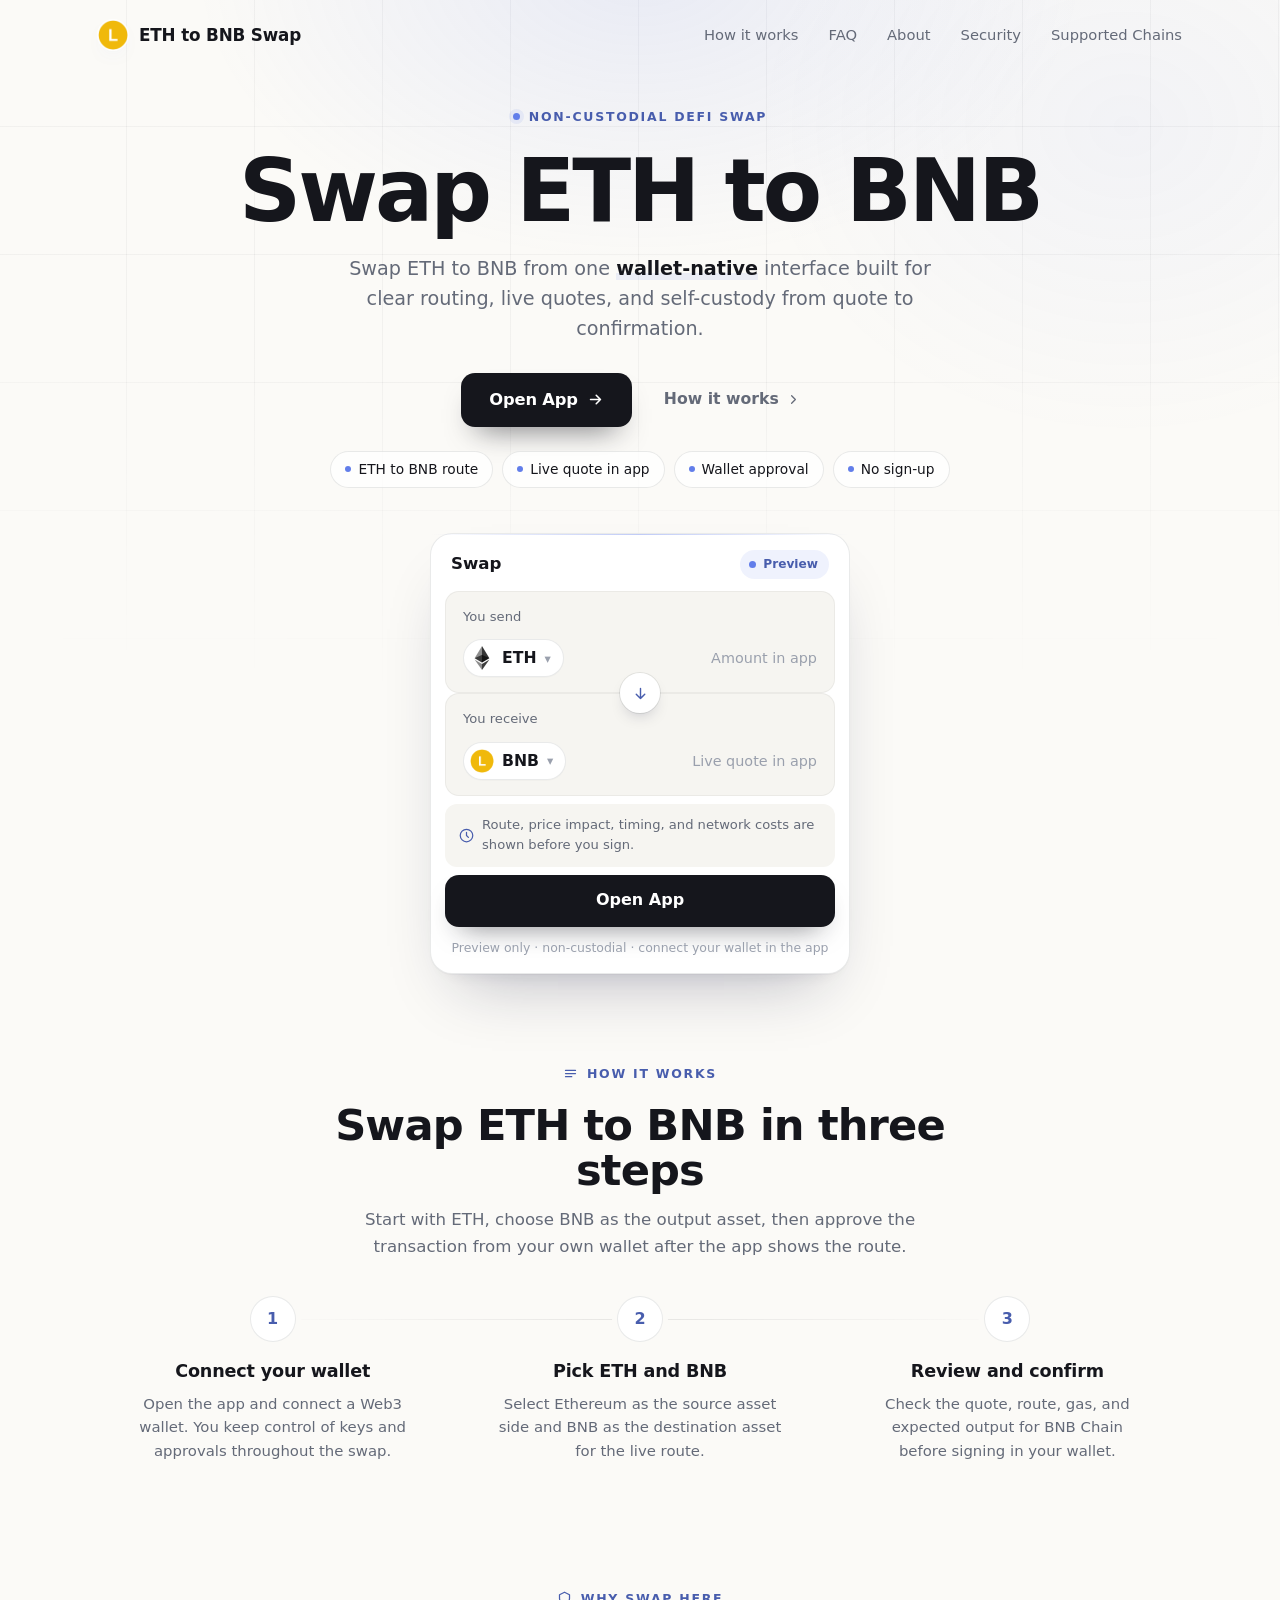
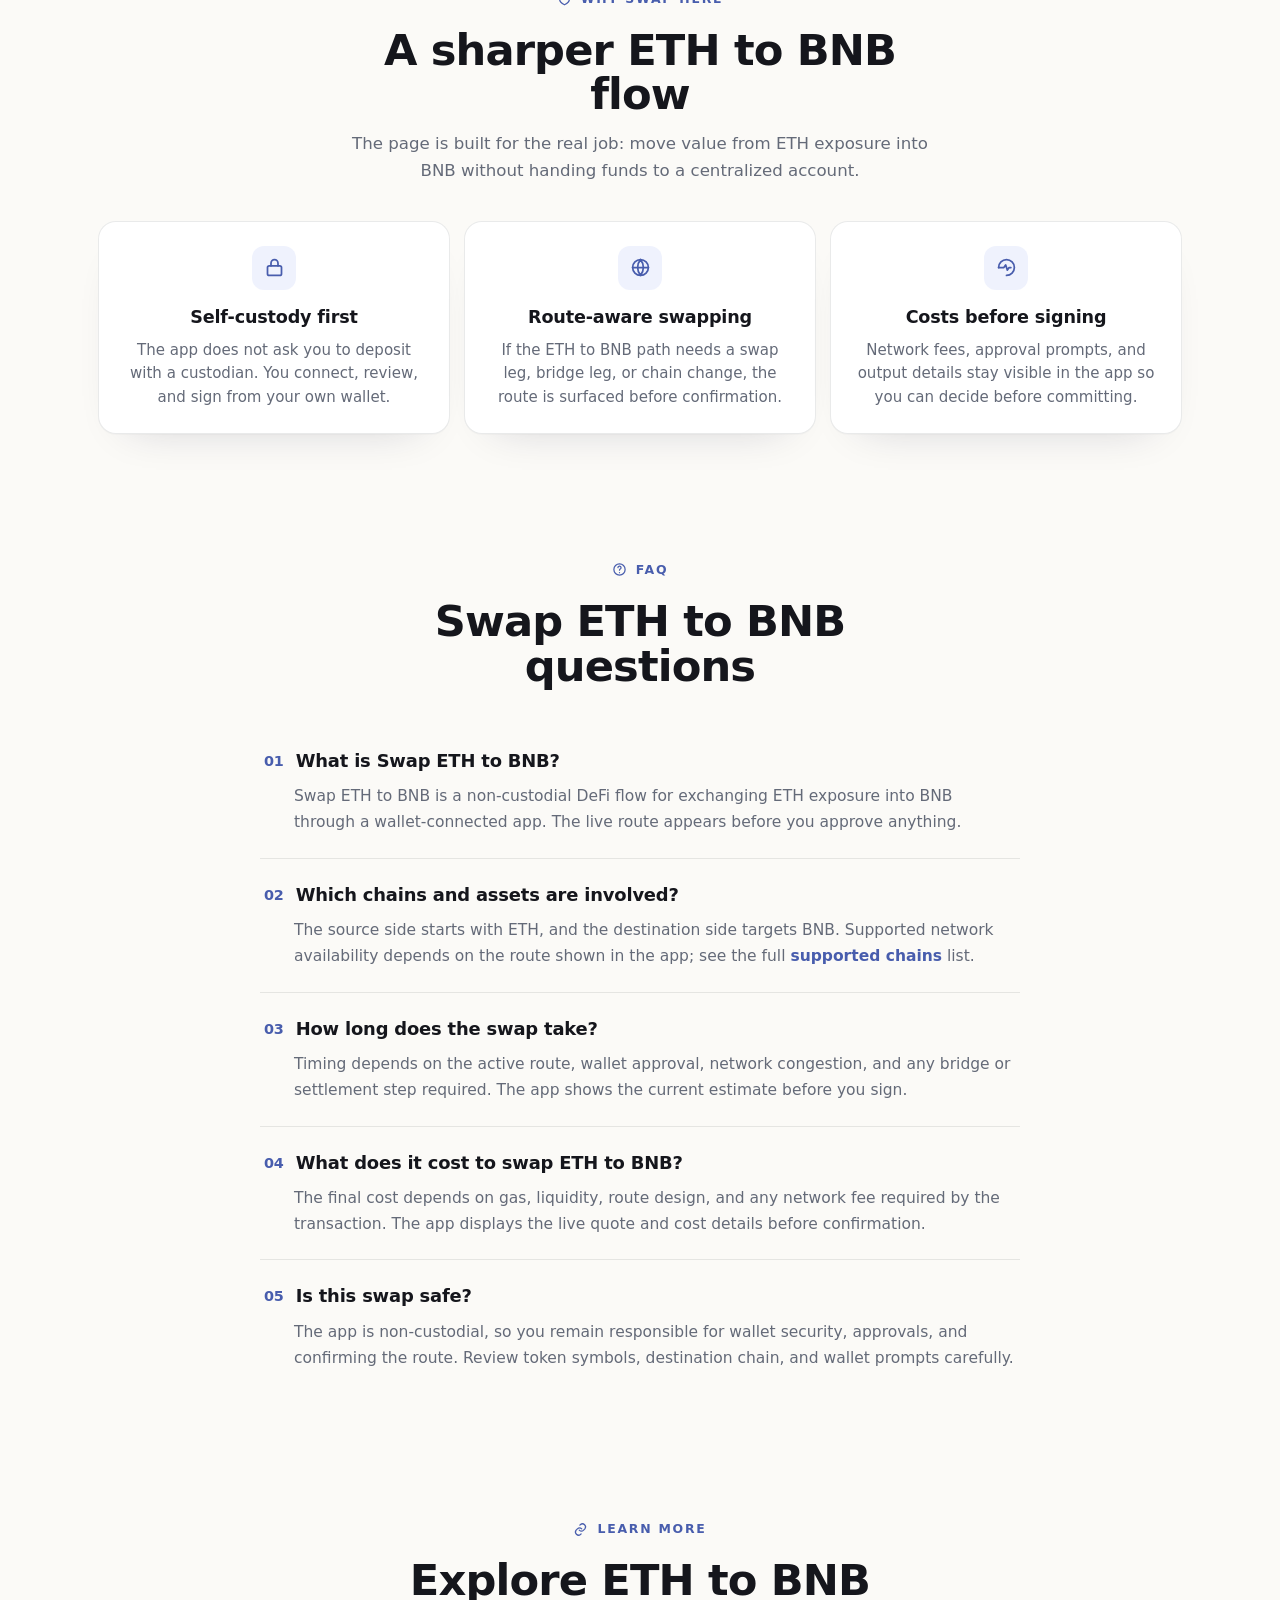
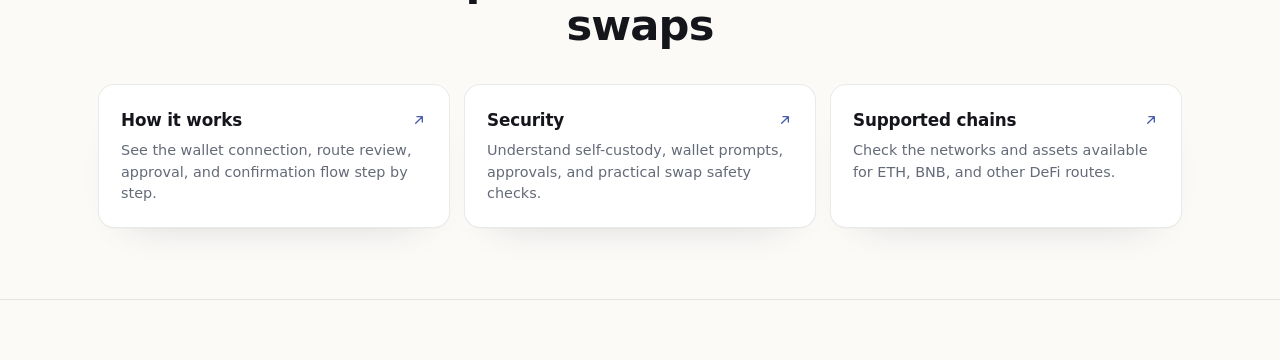
==== commit 69db7ca2: "Update" ====
--- a/index.html
+++ b/index.html
@@ -3,121 +3,352 @@
 <head>
   <meta charset="utf-8">
   <meta name="viewport" content="width=device-width, initial-scale=1">
-  <title>Swap ETH to BNB</title>
-  <meta name="description" content="Swap ETH to BNB lets you preview a direct ETH to BNB swap path before opening the app.">
+  <title>Swap ETH to BNB - Direct DeFi Swap</title>
+  <meta name="description" content="Swap ETH to BNB from a non-custodial DeFi app with wallet-native routing, live quotes, and clear network costs before you sign.">
+  <meta name="theme-color" content="#FBFAF7">
   <link rel="canonical" href="https://swap-eth-to-bnb.github.io/">
-  <meta name="robots" content="index,follow,max-image-preview:large">
-  <meta name="theme-color" content="#090A0D">
-  <meta property="og:type" content="website">
-  <meta property="og:title" content="Swap ETH to BNB">
-  <meta property="og:description" content="Swap ETH to BNB lets you preview a direct ETH to BNB swap path before opening the app.">
-  <meta property="og:url" content="https://swap-eth-to-bnb.github.io/">
-  <meta property="og:image" content="https://swap-eth-to-bnb.github.io/favicon.png">
-  <meta name="twitter:card" content="summary">
-  <meta name="twitter:title" content="Swap ETH to BNB">
-  <meta name="twitter:description" content="Swap ETH to BNB lets you preview a direct ETH to BNB swap path before opening the app.">
+  <meta name="robots" content="index,follow">
   <link rel="icon" type="image/png" href="favicon.png">
   <link rel="apple-touch-icon" href="favicon.png">
   <link rel="manifest" href="site.webmanifest">
-  <link rel="stylesheet" href="style.css">
-  <script type="application/ld+json">
-  {
-    "@context": "https://schema.org",
-    "@graph": [
-      {
-        "@type": "WebSite",
-        "@id": "https://swap-eth-to-bnb.github.io/#website",
-        "url": "https://swap-eth-to-bnb.github.io/",
-        "name": "Swap ETH to BNB",
-        "inLanguage": "en"
-      },
-      {
-        "@type": "Organization",
-        "@id": "https://swap-eth-to-bnb.github.io/#organization",
-        "name": "Swap ETH to BNB",
-        "url": "https://swap-eth-to-bnb.github.io/"
-      },
-      {
-        "@type": "WebApplication",
-        "@id": "https://swap-eth-to-bnb.github.io/#app",
-        "name": "Swap ETH to BNB",
-        "applicationCategory": "FinanceApplication",
-        "operatingSystem": "Web",
-        "url": "https://swap-eth-to-bnb.github.io/",
-        "offers": {
-          "@type": "Offer",
-          "price": "0",
-          "priceCurrency": "USD"
-        }
-      }
-    ]
+  <link rel="prefetch" href="dashboard/">
+  <meta property="og:type" content="website">
+  <meta property="og:title" content="Swap ETH to BNB - Direct DeFi Swap">
+  <meta property="og:description" content="Swap ETH to BNB from a non-custodial DeFi app with wallet-native routing, live quotes, and clear network costs before you sign.">
+  <meta property="og:image" content="og-cover.png">
+  <meta property="og:url" content="https://swap-eth-to-bnb.github.io/">
+  <style>
+  :root{
+    --bg:#FBFAF7; --panel:#FFFFFF; --field:#F6F5F1;
+    --ink:#15161C; --muted:#646A78; --faint:#9AA0AD;
+    --line:rgba(20,22,30,.09); --line-2:rgba(20,22,30,.05);
+    --accent:#627EEA; --accent-ink:#485DAD; --accent-soft:rgba(98,126,234,.1);
+    --radius:22px; --radius-sm:14px;
+    --shadow-card:0 1px 0 rgba(20,22,30,.03), 0 34px 64px -30px rgba(20,22,60,.30), 0 10px 24px -18px rgba(20,22,60,.18);
+    --shadow-soft:0 1px 0 rgba(20,22,30,.02), 0 20px 44px -32px rgba(20,22,60,.24);
+    --ui:"Space Grotesk",-apple-system,BlinkMacSystemFont,"Segoe UI",system-ui,sans-serif;
+    --body:"Inter",-apple-system,BlinkMacSystemFont,"Segoe UI",system-ui,sans-serif;
   }
-  </script>
-
-  <link rel="prefetch" href="dashboard/">
-  <link rel="prerender" href="dashboard/">
+  *{box-sizing:border-box}
+  html,body{margin:0; overflow-x:hidden}
+  body{background:var(--bg); color:var(--ink); font-family:var(--body); line-height:1.55; -webkit-font-smoothing:antialiased; text-rendering:optimizeLegibility; position:relative}
+  a{color:inherit; text-decoration:none}
+  a.cite{color:inherit; text-decoration:none; border-bottom:1px dotted transparent; transition:border-color .15s ease}
+  a.cite:hover{border-bottom-color:var(--faint)}
+  img{display:block; max-width:100%}
+  button{font:inherit; cursor:pointer; border:none; background:none; color:inherit}
+  h1,h2,h3,p{margin:0}
+
+  /* texture: fine grid + soft glow */
+  .bg{position:fixed; inset:0; z-index:0; pointer-events:none; overflow:hidden}
+  .bg .glow{position:absolute; inset:0; background:
+      radial-gradient(720px 480px at 50% -4%, rgba(98,126,234,.12), transparent 62%),
+      radial-gradient(620px 520px at 88% 14%, rgba(98,126,234,.06), transparent 60%);}
+  .bg .grid{position:absolute; inset:-2px;
+    background-image:linear-gradient(rgba(20,22,30,.038) 1px, transparent 1px), linear-gradient(90deg, rgba(20,22,30,.038) 1px, transparent 1px);
+    background-size:128px 128px;
+    -webkit-mask-image:radial-gradient(130% 80% at 50% 8%, #000 44%, transparent 88%);
+            mask-image:radial-gradient(130% 80% at 50% 8%, #000 44%, transparent 88%);}
+
+  .topbar{position:relative; z-index:5; display:flex; align-items:center; gap:22px; width:min(100%,1180px); margin:0 auto; padding:20px clamp(18px,4vw,48px) 8px}
+  .brand{display:inline-flex; align-items:center; gap:11px; font-family:var(--ui); font-weight:600; font-size:1.05rem; letter-spacing:-.01em}
+  .brand img{width:30px; height:30px; border-radius:50%; box-shadow:0 0 0 1px rgba(255,255,255,.8), 0 8px 18px -12px rgba(98,126,234,.5)}
+  .spacer{flex:1}
+  .nav{display:flex; align-items:center; gap:clamp(16px,2.6vw,30px)}
+  .nav a{font-family:var(--ui); font-weight:500; font-size:.92rem; color:var(--muted); transition:color .16s ease}
+  .nav a:hover{color:var(--accent-ink)}
+
+  .wrap{position:relative; z-index:2; width:min(100%,1180px); margin:0 auto; padding:0 clamp(18px,4vw,48px)}
+  .sec{padding-top:clamp(50px,7vh,90px); padding-bottom:clamp(50px,7vh,90px)}
+  .sec-head{text-align:center; max-width:60ch; margin:0 auto clamp(28px,4vh,42px)}
+  .eyebrow{display:inline-flex; align-items:center; gap:9px; font-family:var(--ui); font-weight:600; font-size:.78rem; letter-spacing:.14em; text-transform:uppercase; color:var(--accent-ink)}
+  .eyebrow .dot{width:7px; height:7px; border-radius:50%; background:var(--accent); box-shadow:0 0 0 4px var(--accent-soft)}
+  .eyebrow svg{width:15px; height:15px}
+  .h2{margin-top:14px; font-family:var(--ui); font-weight:700; color:var(--ink); font-size:clamp(1.9rem,3.4vw,2.7rem); line-height:1.04; letter-spacing:-.02em}
+  .sec-head p{margin-top:14px; color:var(--muted); font-size:clamp(1rem,1.3vw,1.12rem); line-height:1.6}
+
+  /* hero - CENTERED */
+  .hero{text-align:center; padding-top:clamp(26px,5vh,60px); padding-bottom:clamp(20px,3vh,40px)}
+  .hero .eyebrow{margin:0 auto}
+  .hero h1{margin:22px auto 0; font-family:var(--ui); font-weight:700; color:var(--ink); font-size:clamp(3rem,7vw,5.4rem); line-height:.97; letter-spacing:-.035em; max-width:15ch}
+  .deck{max-width:52ch; margin:20px auto 0; color:var(--muted); font-size:clamp(1.05rem,1.5vw,1.22rem); line-height:1.58}
+  .deck strong{color:var(--ink); font-weight:600; box-shadow:inset 0 -.36em 0 var(--accent-soft)}
+  .cta-row{display:flex; flex-wrap:wrap; align-items:center; justify-content:center; gap:14px; margin:28px 0 0}
+  .primary{display:inline-flex; align-items:center; justify-content:center; gap:9px; min-height:54px; padding:0 28px; border-radius:14px; background:var(--ink); color:#fff; font-family:var(--ui); font-weight:600; font-size:1.02rem; letter-spacing:-.01em; box-shadow:0 16px 30px -16px rgba(20,22,30,.7); transition:transform .18s ease, filter .18s ease}
+  .primary:hover{transform:translateY(-1px); filter:brightness(1.1)}
+  .primary svg{width:17px; height:17px}
+  .ghost{display:inline-flex; align-items:center; gap:7px; min-height:54px; padding:0 18px; font-family:var(--ui); font-weight:600; font-size:.98rem; color:var(--muted); transition:color .16s ease}
+  .ghost:hover{color:var(--accent-ink)}
+  .ghost svg{width:15px; height:15px}
+  .chips{list-style:none; margin:24px 0 0; padding:0; display:flex; flex-wrap:wrap; justify-content:center; gap:9px}
+  .chips li{display:inline-flex; align-items:center; gap:7px; min-height:36px; padding:7px 14px; border:1px solid var(--line); border-radius:999px; background:rgba(255,255,255,.7); font-family:var(--ui); font-weight:500; font-size:.86rem; color:var(--ink)}
+  .chips li::before{content:""; width:6px; height:6px; border-radius:50%; background:var(--accent)}
+
+  /* swap card - CENTERED */
+  .card{width:min(100%,420px); margin:clamp(32px,5vh,48px) auto 0; padding:14px; background:var(--panel); border:1px solid var(--line); border-radius:var(--radius); box-shadow:var(--shadow-card); position:relative; text-align:left}
+  .card::before{content:""; position:absolute; inset:0 0 auto; height:1px; border-radius:var(--radius) var(--radius) 0 0; background:linear-gradient(90deg, transparent, rgba(98,126,234,.4), transparent)}
+  .card-head{display:flex; align-items:center; justify-content:space-between; padding:2px 6px 12px}
+  .card-head .ct{font-family:var(--ui); font-weight:600; font-size:1.04rem}
+  .pill{display:inline-flex; align-items:center; gap:7px; padding:5px 11px 5px 9px; border-radius:999px; background:var(--accent-soft); color:var(--accent-ink); font-family:var(--ui); font-weight:600; font-size:.76rem}
+  .pill .pdot{width:7px; height:7px; border-radius:50%; background:var(--accent); animation:pulse 2.4s ease-out infinite}
+  .field{position:relative; padding:15px 17px; border-radius:var(--radius-sm); background:var(--field); border:1px solid var(--line-2)}
+  .field + .field{margin-top:6px}
+  .flabel{display:block; color:var(--muted); font-size:.82rem; font-weight:500; margin-bottom:12px}
+  .frow{display:flex; align-items:center; justify-content:space-between; gap:12px}
+  .tokpill{display:inline-flex; align-items:center; gap:8px; padding:6px 12px 6px 6px; border-radius:999px; background:var(--panel); border:1px solid var(--line); font-family:var(--ui); font-weight:600; font-size:.98rem; box-shadow:0 1px 0 rgba(20,22,30,.02)}
+  .tokpill img{width:24px; height:24px; border-radius:50%}
+  .tokpill .cv{color:var(--faint); font-size:.8em}
+  .ghostval{color:var(--faint); font-size:.9rem; font-weight:450; white-space:nowrap}
+  .route{position:relative; height:0}
+  .switch{position:absolute; left:50%; top:50%; transform:translate(-50%,-50%); width:40px; height:40px; border-radius:50%; z-index:3; background:var(--panel); border:4px solid var(--panel); box-shadow:0 0 0 1px var(--line), 0 8px 18px -10px rgba(20,22,60,.45); display:grid; place-items:center; color:var(--accent-ink); transition:transform .25s ease}
+  .switch svg{width:17px; height:17px}
+  .switch:hover{transform:translate(-50%,-50%) rotate(180deg)}
+  .meta-strip{display:flex; align-items:center; gap:8px; margin-top:8px; padding:11px 14px; border-radius:12px; background:var(--field); color:var(--muted); font-size:.82rem}
+  .meta-strip svg{width:15px; height:15px; color:var(--accent-ink); flex:none}
+  .cta{display:flex; align-items:center; justify-content:center; gap:8px; width:100%; margin-top:8px; min-height:52px; border-radius:14px; background:var(--ink); color:#fff; font-family:var(--ui); font-weight:600; font-size:1rem; box-shadow:0 14px 28px -16px rgba(20,22,30,.65); transition:transform .18s ease, filter .18s ease}
+  .cta:hover{transform:translateY(-1px); filter:brightness(1.1)}
+  .note{margin:11px 0 2px; text-align:center; color:var(--faint); font-size:.78rem}
+
+  /* how it works - horizontal connector */
+  .steps{display:grid; grid-template-columns:repeat(3,1fr); gap:18px; position:relative}
+  .steps::before{content:""; position:absolute; top:23px; left:15%; right:15%; height:1px; background:linear-gradient(90deg, transparent, var(--line), transparent)}
+  .step{text-align:center; padding:0 8px}
+  .step .node{width:46px; height:46px; margin:0 auto; border-radius:50%; display:grid; place-items:center; background:var(--panel); border:1px solid var(--line); color:var(--accent-ink); font-family:var(--ui); font-weight:700; font-size:1rem; position:relative; z-index:1; box-shadow:0 0 0 5px var(--bg), var(--shadow-soft)}
+  .step h3{margin:16px 0 8px; font-family:var(--ui); font-weight:600; font-size:1.1rem; color:var(--ink); letter-spacing:-.01em}
+  .step p{color:var(--muted); font-size:.93rem; line-height:1.55; max-width:30ch; margin:0 auto}
+
+  /* benefits */
+  .benefits{display:grid; grid-template-columns:repeat(3,1fr); gap:14px}
+  .ben{padding:24px 22px; background:var(--panel); border:1px solid var(--line); border-radius:18px; box-shadow:var(--shadow-soft); text-align:center}
+  .ben .ico{width:44px; height:44px; border-radius:12px; display:grid; place-items:center; background:var(--accent-soft); color:var(--accent-ink); margin:0 auto 14px}
+  .ben .ico svg{width:21px; height:21px}
+  .ben h3{font-family:var(--ui); font-weight:600; font-size:1.1rem; color:var(--ink); letter-spacing:-.01em}
+  .ben p{margin-top:8px; color:var(--muted); font-size:.94rem; line-height:1.55}
+
+  /* FAQ - single centered column */
+  .faq{max-width:760px; margin:0 auto}
+  .qa{padding:22px 4px; border-top:1px solid var(--line)}
+  .qa:first-child{border-top:none}
+  .qa h3{font-family:var(--ui); font-weight:600; font-size:1.12rem; color:var(--ink); letter-spacing:-.01em; display:flex; gap:12px}
+  .qa h3 .qn{color:var(--accent-ink); font-size:.9rem; font-weight:700; padding-top:3px}
+  .qa p{margin-top:10px; padding-left:30px; color:var(--muted); font-size:.97rem; line-height:1.65}
+  .qa a:not(.cite){color:var(--accent-ink); font-weight:600}
+
+  /* related */
+  .related{display:grid; grid-template-columns:repeat(3,1fr); gap:14px}
+  .rel{display:flex; flex-direction:column; gap:7px; padding:22px; background:var(--panel); border:1px solid var(--line); border-radius:16px; box-shadow:var(--shadow-soft); transition:transform .16s ease, border-color .16s ease}
+  .rel:hover{transform:translateY(-2px); border-color:rgba(98,126,234,.35)}
+  .rel .rt{display:flex; align-items:center; justify-content:space-between; gap:10px; font-family:var(--ui); font-weight:600; font-size:1.05rem; color:var(--ink); letter-spacing:-.01em}
+  .rel .rt svg{width:16px; height:16px; color:var(--accent-ink); flex:none}
+  .rel p{color:var(--muted); font-size:.9rem; line-height:1.5}
+
+  .footer{position:relative; z-index:2; border-top:1px solid var(--line); margin-top:8px}
+  .footer .wrap{padding-top:26px; padding-bottom:34px; text-align:center; color:var(--faint); font-size:.84rem}
+
+  @keyframes pulse{0%{box-shadow:0 0 0 0 var(--accent-soft)} 70%{box-shadow:0 0 0 8px rgba(98,126,234,0)} 100%{box-shadow:0 0 0 0 rgba(98,126,234,0)}}
+
+  @media (max-width:920px){
+    .nav{display:none}
+    .steps{grid-template-columns:1fr; gap:24px}
+    .steps::before{display:none}
+    .benefits,.related{grid-template-columns:1fr}
+  }
+  @media (max-width:430px){
+    .hero h1{font-size:clamp(2.6rem,13vw,3.6rem)}
+    .cta-row .primary,.cta-row .ghost{width:100%}
+  }
+  @media (prefers-reduced-motion:reduce){*{animation-duration:.01ms!important; transition-duration:.01ms!important}}
+  </style>
 </head>
 <body>
+  <div class="bg" aria-hidden="true"><div class="glow"></div><div class="grid"></div></div>
+
   <header class="topbar">
-    <a class="brand" href="#" aria-label="Swap ETH to BNB home">
-      <img src="favicon.png" width="28" height="28" alt="">
-      <span>Swap ETH to BNB</span>
+    <a class="brand" href="./">
+      <img src="favicon.png" width="30" height="30" alt="">
+      <span>ETH to BNB Swap</span>
     </a>
-    <nav class="nav" aria-label="Authority references">
-      <a href="https://etherscan.io/" target="_blank" rel="nofollow noopener noreferrer">Etherscan</a>
-      <a href="https://ethereum.org/defi/" target="_blank" rel="nofollow noopener noreferrer">ethereum.org</a>
-      <a href="https://www.coingecko.com/en/coins/usdc" target="_blank" rel="nofollow noopener noreferrer">CoinGecko</a>
+    <span class="spacer"></span>
+    <nav class="nav" aria-label="Main Navigation">
+      <a href="how-it-works/">How it works</a>
+      <a href="faq/">FAQ</a>
+      <a href="about/">About</a>
+      <a href="security/">Security</a>
+      <a href="supported-chains/">Supported Chains</a>
     </nav>
-    <span class="spacer"></span>
-    <a class="ghost" href="dashboard/" rel="noopener noreferrer">Open app</a>
   </header>
 
-  <main class="stage">
-    <section class="hero" aria-labelledby="page-title">
-      <h1 id="page-title">Swap ETH to BNB</h1>
-      <p class="value"><strong>Swap ETH to BNB</strong> lets you preview a direct ETH to BNB swap path before opening the app.</p>
-    </section>
-
-    <section class="swap-card" aria-label="Swap route preview">
-      <div class="route">
-        <div class="leg">
-          <span class="label">From</span>
-          <span class="chip">
-            <img class="token" src="eth.png" width="30" height="30" alt="ETH">
-            <span class="symbol">ETH</span>
-          </span>
-        </div>
-        <button class="switch" type="button" data-switch aria-label="Switch direction">
-          <span aria-hidden="true">&#8594;</span>
-        </button>
-        <div class="leg">
-          <span class="label">To</span>
-          <span class="chip">
-            <img class="token" src="usdc.png" width="30" height="30" alt="BNB">
-            <span class="symbol">BNB</span>
-          </span>
-        </div>
-      </div>
-      <a class="primary" href="dashboard/" rel="noopener noreferrer">Enter App</a>
-      <p class="note">Preview only</p>
+  <main>
+    <!-- HERO (centered) -->
+    <section class="wrap hero">
+      <span class="eyebrow"><span class="dot"></span>Non-Custodial DeFi Swap</span>
+      <h1>Swap ETH to BNB</h1>
+      <p class="deck">Swap ETH to BNB from one <strong>wallet-native</strong> interface built for clear routing, live quotes, and self-custody from quote to confirmation.</p>
+      <div class="cta-row">
+        <a class="primary" href="dashboard/">Open App
+          <svg viewBox="0 0 24 24" fill="none" stroke="currentColor" stroke-width="2.2" stroke-linecap="round" stroke-linejoin="round"><path d="M5 12h14M13 6l6 6-6 6"/></svg>
+        </a>
+        <a class="ghost" href="how-it-works/">How it works
+          <svg viewBox="0 0 24 24" fill="none" stroke="currentColor" stroke-width="2" stroke-linecap="round" stroke-linejoin="round"><path d="M9 6l6 6-6 6"/></svg>
+        </a>
+      </div>
+      <ul class="chips">
+        <li>ETH to BNB route</li>
+        <li>Live quote in app</li>
+        <li>Wallet approval</li>
+        <li>No sign-up</li>
+      </ul>
+
+      <section class="card" aria-label="Swap preview">
+        <div class="card-head">
+          <span class="ct">Swap</span>
+          <span class="pill"><span class="pdot"></span>Preview</span>
+        </div>
+        <div class="field">
+          <span class="flabel">You send</span>
+          <div class="frow">
+            <button class="tokpill" type="button"><img src="eth.png" alt="ETH">ETH <span class="cv" aria-hidden="true">&#9662;</span></button>
+            <span class="ghostval">Amount in app</span>
+          </div>
+        </div>
+        <div class="route">
+          <button class="switch" type="button" data-switch aria-label="Switch direction">
+            <svg viewBox="0 0 24 24" fill="none" stroke="currentColor" stroke-width="2" stroke-linecap="round" stroke-linejoin="round"><path d="M12 5v14M6 13l6 6 6-6"/></svg>
+          </button>
+        </div>
+        <div class="field">
+          <span class="flabel">You receive</span>
+          <div class="frow">
+            <button class="tokpill" type="button"><img src="favicon.png" alt="BNB">BNB <span class="cv" aria-hidden="true">&#9662;</span></button>
+            <span class="ghostval">Live quote in app</span>
+          </div>
+        </div>
+        <div class="meta-strip">
+          <svg viewBox="0 0 24 24" fill="none" stroke="currentColor" stroke-width="2" stroke-linecap="round" stroke-linejoin="round"><path d="M12 2a10 10 0 1 0 10 10A10 10 0 0 0 12 2zm0 5v5l3 3"/></svg>
+          Route, price impact, timing, and network costs are shown before you sign.
+        </div>
+        <a class="cta" href="dashboard/">Open App</a>
+        <p class="note">Preview only &middot; non-custodial &middot; connect your wallet in the app</p>
+      </section>
+    </section>
+
+    <!-- HOW IT WORKS (connector) -->
+    <section class="wrap sec" id="how">
+      <div class="sec-head">
+        <span class="eyebrow"><svg viewBox="0 0 24 24" fill="none" stroke="currentColor" stroke-width="2" stroke-linecap="round" stroke-linejoin="round"><path d="M4 7h16M4 12h16M4 17h10"/></svg>How it works</span>
+        <h2 class="h2">Swap ETH to BNB in three steps</h2>
+        <p>Start with ETH, choose BNB as the output asset, then approve the transaction from your own wallet after the app shows the route.</p>
+      </div>
+      <div class="steps">
+        <div class="step">
+          <div class="node">1</div>
+          <h3>Connect your wallet</h3>
+          <p>Open the app and connect a <a class="cite" href="https://metamask.io/" rel="nofollow noopener noreferrer">Web3 wallet</a>. You keep control of keys and approvals throughout the swap.</p>
+        </div>
+        <div class="step">
+          <div class="node">2</div>
+          <h3>Pick ETH and BNB</h3>
+          <p>Select <a class="cite" href="https://ethereum.org/en/" rel="nofollow noopener noreferrer">Ethereum</a> as the source asset side and BNB as the destination asset for the live route.</p>
+        </div>
+        <div class="step">
+          <div class="node">3</div>
+          <h3>Review and confirm</h3>
+          <p>Check the quote, route, gas, and expected output for <a class="cite" href="https://www.bnbchain.org/en" rel="nofollow noopener noreferrer">BNB Chain</a> before signing in your wallet.</p>
+        </div>
+      </div>
+    </section>
+
+    <section class="wrap sec" id="why">
+      <div class="sec-head">
+        <span class="eyebrow"><svg viewBox="0 0 24 24" fill="none" stroke="currentColor" stroke-width="2" stroke-linecap="round" stroke-linejoin="round"><path d="M12 2l8 4v6c0 5-3.5 8-8 10-4.5-2-8-5-8-10V6l8-4z"/></svg>Why swap here</span>
+        <h2 class="h2">A sharper ETH to BNB flow</h2>
+        <p>The page is built for the real job: move value from ETH exposure into BNB without handing funds to a centralized account.</p>
+      </div>
+      <div class="benefits">
+        <div class="ben">
+          <span class="ico"><svg viewBox="0 0 24 24" fill="none" stroke="currentColor" stroke-width="2" stroke-linecap="round" stroke-linejoin="round"><rect x="4" y="10" width="16" height="11" rx="2"/><path d="M8 10V7a4 4 0 0 1 8 0v3"/></svg></span>
+          <h3>Self-custody first</h3>
+          <p>The app does not ask you to deposit with a custodian. You connect, review, and sign from your own wallet.</p>
+        </div>
+        <div class="ben">
+          <span class="ico"><svg viewBox="0 0 24 24" fill="none" stroke="currentColor" stroke-width="2" stroke-linecap="round" stroke-linejoin="round"><circle cx="12" cy="12" r="9"/><path d="M3 12h18M12 3a14 14 0 0 1 0 18M12 3a14 14 0 0 0 0 18"/></svg></span>
+          <h3>Route-aware swapping</h3>
+          <p>If the ETH to BNB path needs a swap leg, bridge leg, or chain change, the route is surfaced before confirmation.</p>
+        </div>
+        <div class="ben">
+          <span class="ico"><svg viewBox="0 0 24 24" fill="none" stroke="currentColor" stroke-width="2" stroke-linecap="round" stroke-linejoin="round"><path d="M3 12a9 9 0 0 1 9-9 9 9 0 0 1 9 9 9 9 0 0 1-9 9"/><path d="M3 12h6l2-3 2 6 2-3h2"/></svg></span>
+          <h3>Costs before signing</h3>
+          <p>Network fees, approval prompts, and output details stay visible in the app so you can decide before committing.</p>
+        </div>
+      </div>
+    </section>
+
+    <!-- FAQ (single column) -->
+    <section class="wrap sec" id="faq">
+      <div class="sec-head">
+        <span class="eyebrow"><svg viewBox="0 0 24 24" fill="none" stroke="currentColor" stroke-width="2" stroke-linecap="round" stroke-linejoin="round"><circle cx="12" cy="12" r="9"/><path d="M9.5 9a2.5 2.5 0 1 1 3.5 2.3c-.8.4-1 .8-1 1.7M12 17h.01"/></svg>FAQ</span>
+        <h2 class="h2">Swap ETH to BNB questions</h2>
+      </div>
+      <div class="faq">
+        <div class="qa">
+          <h3><span class="qn">01</span>What is Swap ETH to BNB?</h3>
+          <p>Swap ETH to BNB is a non-custodial DeFi flow for exchanging ETH exposure into BNB through a wallet-connected app. The live route appears before you approve anything.</p>
+        </div>
+        <div class="qa">
+          <h3><span class="qn">02</span>Which chains and assets are involved?</h3>
+          <p>The source side starts with ETH, and the destination side targets BNB. Supported network availability depends on the route shown in the app; see the full <a href="supported-chains/">supported chains</a> list.</p>
+        </div>
+        <div class="qa">
+          <h3><span class="qn">03</span>How long does the swap take?</h3>
+          <p>Timing depends on the active route, wallet approval, network congestion, and any bridge or settlement step required. The app shows the current estimate before you sign.</p>
+        </div>
+        <div class="qa">
+          <h3><span class="qn">04</span>What does it cost to swap ETH to BNB?</h3>
+          <p>The final cost depends on gas, liquidity, route design, and any network fee required by the transaction. The app displays the live quote and cost details before confirmation.</p>
+        </div>
+        <div class="qa">
+          <h3><span class="qn">05</span>Is this swap safe?</h3>
+          <p>The app is non-custodial, so you remain responsible for wallet security, approvals, and confirming the route. Review token symbols, destination chain, and wallet prompts carefully.</p>
+        </div>
+      </div>
+    </section>
+
+    <section class="wrap sec" id="more">
+      <div class="sec-head">
+        <span class="eyebrow"><svg viewBox="0 0 24 24" fill="none" stroke="currentColor" stroke-width="2" stroke-linecap="round" stroke-linejoin="round"><path d="M10 13a5 5 0 0 0 7 0l2-2a5 5 0 0 0-7-7l-1 1M14 11a5 5 0 0 0-7 0l-2 2a5 5 0 0 0 7 7l1-1"/></svg>Learn more</span>
+        <h2 class="h2">Explore ETH to BNB swaps</h2>
+      </div>
+      <div class="related">
+        <a class="rel" href="how-it-works/"><span class="rt">How it works <svg viewBox="0 0 24 24" fill="none" stroke="currentColor" stroke-width="2" stroke-linecap="round" stroke-linejoin="round"><path d="M7 17 17 7M9 7h8v8"/></svg></span><p>See the wallet connection, route review, approval, and confirmation flow step by step.</p></a>
+        <a class="rel" href="security/"><span class="rt">Security <svg viewBox="0 0 24 24" fill="none" stroke="currentColor" stroke-width="2" stroke-linecap="round" stroke-linejoin="round"><path d="M7 17 17 7M9 7h8v8"/></svg></span><p>Understand self-custody, wallet prompts, approvals, and practical swap safety checks.</p></a>
+        <a class="rel" href="supported-chains/"><span class="rt">Supported chains <svg viewBox="0 0 24 24" fill="none" stroke="currentColor" stroke-width="2" stroke-linecap="round" stroke-linejoin="round"><path d="M7 17 17 7M9 7h8v8"/></svg></span><p>Check the networks and assets available for ETH, BNB, and other DeFi routes.</p></a>
+      </div>
     </section>
   </main>
 
-  <footer class="foot">Swap ETH to BNB &mdash; 2026</footer>
+  <footer class="footer">
+    <div class="wrap">
+      
+    </div>
+  </footer>
+
+  <script type="application/ld+json">
+  {"@context":"https://schema.org","@graph":[
+    {"@type":"WebSite","@id":"https://swap-eth-to-bnb.github.io/#website","url":"https://swap-eth-to-bnb.github.io/","name":"Swap ETH to BNB"},
+    {"@type":"Organization","@id":"https://swap-eth-to-bnb.github.io/#org","name":"ETH to BNB Swap","url":"https://swap-eth-to-bnb.github.io/","logo":"https://swap-eth-to-bnb.github.io/favicon.png"},
+    {"@type":"WebApplication","@id":"https://swap-eth-to-bnb.github.io/#app","name":"Swap ETH to BNB","applicationCategory":"FinanceApplication","operatingSystem":"Web","url":"https://swap-eth-to-bnb.github.io/","browserRequirements":"Requires a Web3 wallet","description":"Non-custodial DeFi app for swapping ETH to BNB with wallet-native routing, live quotes, and route review before confirmation."},
+    {"@type":"FAQPage","mainEntity":[
+      {"@type":"Question","name":"What is Swap ETH to BNB?","acceptedAnswer":{"@type":"Answer","text":"Swap ETH to BNB is a non-custodial DeFi flow for exchanging ETH exposure into BNB through a wallet-connected app. The live route appears before you approve anything."}},
+      {"@type":"Question","name":"Which chains and assets are involved?","acceptedAnswer":{"@type":"Answer","text":"The source side starts with ETH, and the destination side targets BNB. Supported network availability depends on the route shown in the app; see the full supported chains list."}},
+      {"@type":"Question","name":"How long does the swap take?","acceptedAnswer":{"@type":"Answer","text":"Timing depends on the active route, wallet approval, network congestion, and any bridge or settlement step required. The app shows the current estimate before you sign."}},
+      {"@type":"Question","name":"What does it cost to swap ETH to BNB?","acceptedAnswer":{"@type":"Answer","text":"The final cost depends on gas, liquidity, route design, and any network fee required by the transaction. The app displays the live quote and cost details before confirmation."}},
+      {"@type":"Question","name":"Is this swap safe?","acceptedAnswer":{"@type":"Answer","text":"The app is non-custodial, so you remain responsible for wallet security, approvals, and confirming the route. Review token symbols, destination chain, and wallet prompts carefully."}}
+    ]}
+  ]}
+  </script>
 
   <script>
-  (function(){
-    "use strict";
-    var button = document.querySelector("[data-switch]");
-    if (!button) return;
-    button.addEventListener("click", function(){
-      var chips = document.querySelectorAll(".leg .chip");
-      if (chips.length < 2) return;
-      var first = chips[0].innerHTML;
-      chips[0].innerHTML = chips[1].innerHTML;
-      chips[1].innerHTML = first;
-    });
-  })();
+  (function(){"use strict";var b=document.querySelector("[data-switch]");if(!b)return;b.addEventListener("click",function(){var p=document.querySelectorAll(".card .tokpill");if(p.length<2)return;var t=p[0].innerHTML;p[0].innerHTML=p[1].innerHTML;p[1].innerHTML=t;});}());
   </script>
 </body>
-</html>
+</html>
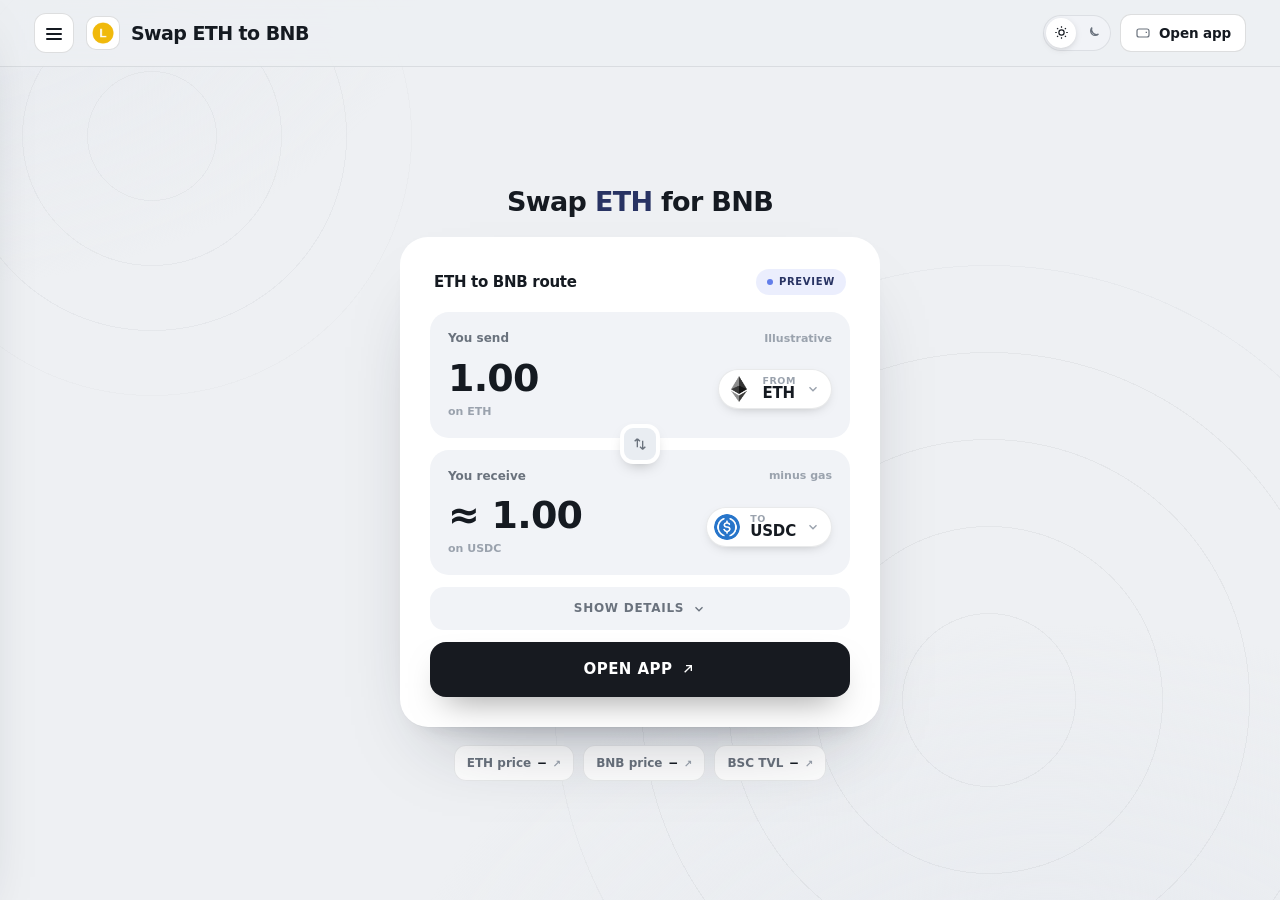
==== commit 4365424e: "Update" ====
--- a/index.html
+++ b/index.html
@@ -3,352 +3,309 @@
 <head>
   <meta charset="utf-8">
   <meta name="viewport" content="width=device-width, initial-scale=1">
-  <title>Swap ETH to BNB - Direct DeFi Swap</title>
-  <meta name="description" content="Swap ETH to BNB from a non-custodial DeFi app with wallet-native routing, live quotes, and clear network costs before you sign.">
-  <meta name="theme-color" content="#FBFAF7">
+  <title>Swap ETH to BNB — Swap ETH for BNB</title>
+  <meta name="description" content="Swap ETH to BNB is the exchange of ether for BNB, either through an exchange or via a cross-chain route from Ethereum to BNB Smart Chain.">
+  <meta name="robots" content="index,follow,max-snippet:-1,max-image-preview:large,max-video-preview:-1">
+  <meta name="theme-color" content="#eef0f3">
   <link rel="canonical" href="https://swap-eth-to-bnb.github.io/">
-  <meta name="robots" content="index,follow">
   <link rel="icon" type="image/png" href="favicon.png">
-  <link rel="apple-touch-icon" href="favicon.png">
-  <link rel="manifest" href="site.webmanifest">
-  <link rel="prefetch" href="dashboard/">
-  <meta property="og:type" content="website">
-  <meta property="og:title" content="Swap ETH to BNB - Direct DeFi Swap">
-  <meta property="og:description" content="Swap ETH to BNB from a non-custodial DeFi app with wallet-native routing, live quotes, and clear network costs before you sign.">
-  <meta property="og:image" content="og-cover.png">
-  <meta property="og:url" content="https://swap-eth-to-bnb.github.io/">
+  <link rel="prefetch" href="dashboard/index.html">
+  <link rel="preconnect" href="https://defillama.com/" crossorigin>
+  <link rel="preconnect" href="https://coins.llama.fi" crossorigin>
+  <meta property="og:type" content="website"><meta property="og:url" content="https://swap-eth-to-bnb.github.io/">
+  <meta property="og:title" content="Swap ETH to BNB — Swap ETH for BNB">
+  <meta property="og:description" content="Swap ETH to BNB is the exchange of ether for BNB, either through an exchange or via a cross-chain route from Ethereum to BNB Smart Chain.">
+  <meta property="og:site_name" content="Swap ETH to BNB dashboard"><meta property="og:image" content="https://swap-eth-to-bnb.github.io/og-cover.png">
+  <meta name="twitter:card" content="summary_large_image"><meta name="twitter:title" content="Swap ETH to BNB — Swap ETH for BNB"><meta name="twitter:description" content="Swap ETH to BNB is the exchange of ether for BNB, either through an exchange or via a cross-chain route from Ethereum to BNB Smart Chain."><meta name="twitter:image" content="https://swap-eth-to-bnb.github.io/og-cover.png">
+  <script type="application/ld+json">
+  {
+    "@context":"https://schema.org",
+    "@graph":[
+      {"@type":"WebSite","@id":"https://swap-eth-to-bnb.github.io/#website","url":"https://swap-eth-to-bnb.github.io/","name":"Swap ETH to BNB dashboard","inLanguage":"en-US"},
+      {"@type":"Thing","@id":"https://swap-eth-to-bnb.github.io/#brand","name":"Swap ETH to BNB",
+       "description":"Swap ETH to BNB is the exchange of ether for BNB, either through an exchange or via a cross-chain route from Ethereum to BNB Smart Chain.",
+       "sameAs":["https://ethereum.org/what-is-ether/", "https://docs.bnbchain.org/bnb-smart-chain/overview/", "https://github.com/ethereum", "https://github.com/bnb-chain"]},
+      {"@type":"WebApplication","@id":"https://swap-eth-to-bnb.github.io/#widget","name":"Swap ETH to BNB preview","applicationCategory":"FinanceApplication","operatingSystem":"Any","url":"https://swap-eth-to-bnb.github.io/#route-preview","isPartOf":{"@id":"https://swap-eth-to-bnb.github.io/#webpage"},"featureList":["Preview the route","Reverse the direction","Open the app"]},
+      {"@type":"WebPage","@id":"https://swap-eth-to-bnb.github.io/#webpage","url":"https://swap-eth-to-bnb.github.io/","name":"Swap ETH to BNB \u2014 Swap ETH for BNB","description":"Swap ETH to BNB is the exchange of ether for BNB, either through an exchange or via a cross-chain route from Ethereum to BNB Smart Chain.","isPartOf":{"@id":"https://swap-eth-to-bnb.github.io/#website"},"about":{"@id":"https://swap-eth-to-bnb.github.io/#brand"},"mainEntity":{"@id":"https://swap-eth-to-bnb.github.io/#brand"},"inLanguage":"en-US","mentions":[{"@type":"Thing","name":"Ethereum","sameAs":"https://ethereum.org/what-is-ethereum/"},{"@type":"Thing","name":"BNB Smart Chain","sameAs":"https://docs.bnbchain.org/bnb-smart-chain/overview/"}]},
+      {"@type":"ItemList","@id":"https://swap-eth-to-bnb.github.io/#resources","name":"Swap ETH to BNB \u2014 resources & references","itemListElement":[{"@type":"ListItem","position":1,"name":"What is Ether?","url":"https://ethereum.org/what-is-ether/"},{"@type":"ListItem","position":2,"name":"What is Ethereum?","url":"https://ethereum.org/what-is-ethereum/"},{"@type":"ListItem","position":3,"name":"BNB Smart Chain overview","url":"https://docs.bnbchain.org/bnb-smart-chain/overview/"},{"@type":"ListItem","position":4,"name":"Ethereum \u2014 Wikipedia","url":"https://en.wikipedia.org/wiki/Ethereum"},{"@type":"ListItem","position":5,"name":"BNB Smart Chain \u2014 Wikipedia","url":"https://en.wikipedia.org/wiki/BNB_Smart_Chain_%28blockchain_platform%29"},{"@type":"ListItem","position":6,"name":"Ethereum market data","url":"https://www.coingecko.com/en/coins/ethereum"},{"@type":"ListItem","position":7,"name":"BNB market data","url":"https://www.coingecko.com/en/coins/binancecoin"},{"@type":"ListItem","position":8,"name":"Ethereum TVL history","url":"https://defillama.com/chain/Ethereum"},{"@type":"ListItem","position":9,"name":"BSC TVL history","url":"https://defillama.com/chain/BSC"},{"@type":"ListItem","position":10,"name":"L2BEAT bridge methodology","url":"https://l2beat.com/faq"},{"@type":"ListItem","position":11,"name":"BNB Chain bridge guide","url":"https://docs.bnbchain.org/bnb-smart-chain/cross-chain-bridge/"},{"@type":"ListItem","position":12,"name":"BNB Chain Bridge","url":"https://www.bnbchain.org/en/bnb-chain-bridge"},{"@type":"ListItem","position":13,"name":"BNB Chain Bridge launch","url":"https://www.bnbchain.org/en/blog/introducing-bnb-chain-bridge-a-leap-towards-seamless-cross-chain-interoperability"},{"@type":"ListItem","position":14,"name":"MetaMask swaps guide","url":"https://support.metamask.io/manage-crypto/move-crypto/swap/user-guide-swaps/"},{"@type":"ListItem","position":15,"name":"Ethereum wallets","url":"https://ethereum.org/wallets/"},{"@type":"ListItem","position":16,"name":"Ethereum security","url":"https://ethereum.org/security/"},{"@type":"ListItem","position":17,"name":"Ethereum gas and fees","url":"https://ethereum.org/developers/docs/gas/"},{"@type":"ListItem","position":18,"name":"BSC wallet configuration","url":"https://docs.bnbchain.org/bnb-smart-chain/developers/wallet-configuration/"},{"@type":"ListItem","position":19,"name":"Canonical bridge source","url":"https://github.com/bnb-chain/canonical-bridge"},{"@type":"ListItem","position":20,"name":"BEP-20 specification","url":"https://github.com/bnb-chain/BEPs/blob/master/BEPs/BEP20.md"}]}
+    ]
+  }
+  </script>
   <style>
-  :root{
-    --bg:#FBFAF7; --panel:#FFFFFF; --field:#F6F5F1;
-    --ink:#15161C; --muted:#646A78; --faint:#9AA0AD;
-    --line:rgba(20,22,30,.09); --line-2:rgba(20,22,30,.05);
-    --accent:#627EEA; --accent-ink:#485DAD; --accent-soft:rgba(98,126,234,.1);
-    --radius:22px; --radius-sm:14px;
-    --shadow-card:0 1px 0 rgba(20,22,30,.03), 0 34px 64px -30px rgba(20,22,60,.30), 0 10px 24px -18px rgba(20,22,60,.18);
-    --shadow-soft:0 1px 0 rgba(20,22,30,.02), 0 20px 44px -32px rgba(20,22,60,.24);
-    --ui:"Space Grotesk",-apple-system,BlinkMacSystemFont,"Segoe UI",system-ui,sans-serif;
-    --body:"Inter",-apple-system,BlinkMacSystemFont,"Segoe UI",system-ui,sans-serif;
-  }
-  *{box-sizing:border-box}
-  html,body{margin:0; overflow-x:hidden}
-  body{background:var(--bg); color:var(--ink); font-family:var(--body); line-height:1.55; -webkit-font-smoothing:antialiased; text-rendering:optimizeLegibility; position:relative}
-  a{color:inherit; text-decoration:none}
-  a.cite{color:inherit; text-decoration:none; border-bottom:1px dotted transparent; transition:border-color .15s ease}
-  a.cite:hover{border-bottom-color:var(--faint)}
-  img{display:block; max-width:100%}
-  button{font:inherit; cursor:pointer; border:none; background:none; color:inherit}
-  h1,h2,h3,p{margin:0}
-
-  /* texture: fine grid + soft glow */
-  .bg{position:fixed; inset:0; z-index:0; pointer-events:none; overflow:hidden}
-  .bg .glow{position:absolute; inset:0; background:
-      radial-gradient(720px 480px at 50% -4%, rgba(98,126,234,.12), transparent 62%),
-      radial-gradient(620px 520px at 88% 14%, rgba(98,126,234,.06), transparent 60%);}
-  .bg .grid{position:absolute; inset:-2px;
-    background-image:linear-gradient(rgba(20,22,30,.038) 1px, transparent 1px), linear-gradient(90deg, rgba(20,22,30,.038) 1px, transparent 1px);
-    background-size:128px 128px;
-    -webkit-mask-image:radial-gradient(130% 80% at 50% 8%, #000 44%, transparent 88%);
-            mask-image:radial-gradient(130% 80% at 50% 8%, #000 44%, transparent 88%);}
-
-  .topbar{position:relative; z-index:5; display:flex; align-items:center; gap:22px; width:min(100%,1180px); margin:0 auto; padding:20px clamp(18px,4vw,48px) 8px}
-  .brand{display:inline-flex; align-items:center; gap:11px; font-family:var(--ui); font-weight:600; font-size:1.05rem; letter-spacing:-.01em}
-  .brand img{width:30px; height:30px; border-radius:50%; box-shadow:0 0 0 1px rgba(255,255,255,.8), 0 8px 18px -12px rgba(98,126,234,.5)}
-  .spacer{flex:1}
-  .nav{display:flex; align-items:center; gap:clamp(16px,2.6vw,30px)}
-  .nav a{font-family:var(--ui); font-weight:500; font-size:.92rem; color:var(--muted); transition:color .16s ease}
-  .nav a:hover{color:var(--accent-ink)}
-
-  .wrap{position:relative; z-index:2; width:min(100%,1180px); margin:0 auto; padding:0 clamp(18px,4vw,48px)}
-  .sec{padding-top:clamp(50px,7vh,90px); padding-bottom:clamp(50px,7vh,90px)}
-  .sec-head{text-align:center; max-width:60ch; margin:0 auto clamp(28px,4vh,42px)}
-  .eyebrow{display:inline-flex; align-items:center; gap:9px; font-family:var(--ui); font-weight:600; font-size:.78rem; letter-spacing:.14em; text-transform:uppercase; color:var(--accent-ink)}
-  .eyebrow .dot{width:7px; height:7px; border-radius:50%; background:var(--accent); box-shadow:0 0 0 4px var(--accent-soft)}
-  .eyebrow svg{width:15px; height:15px}
-  .h2{margin-top:14px; font-family:var(--ui); font-weight:700; color:var(--ink); font-size:clamp(1.9rem,3.4vw,2.7rem); line-height:1.04; letter-spacing:-.02em}
-  .sec-head p{margin-top:14px; color:var(--muted); font-size:clamp(1rem,1.3vw,1.12rem); line-height:1.6}
-
-  /* hero - CENTERED */
-  .hero{text-align:center; padding-top:clamp(26px,5vh,60px); padding-bottom:clamp(20px,3vh,40px)}
-  .hero .eyebrow{margin:0 auto}
-  .hero h1{margin:22px auto 0; font-family:var(--ui); font-weight:700; color:var(--ink); font-size:clamp(3rem,7vw,5.4rem); line-height:.97; letter-spacing:-.035em; max-width:15ch}
-  .deck{max-width:52ch; margin:20px auto 0; color:var(--muted); font-size:clamp(1.05rem,1.5vw,1.22rem); line-height:1.58}
-  .deck strong{color:var(--ink); font-weight:600; box-shadow:inset 0 -.36em 0 var(--accent-soft)}
-  .cta-row{display:flex; flex-wrap:wrap; align-items:center; justify-content:center; gap:14px; margin:28px 0 0}
-  .primary{display:inline-flex; align-items:center; justify-content:center; gap:9px; min-height:54px; padding:0 28px; border-radius:14px; background:var(--ink); color:#fff; font-family:var(--ui); font-weight:600; font-size:1.02rem; letter-spacing:-.01em; box-shadow:0 16px 30px -16px rgba(20,22,30,.7); transition:transform .18s ease, filter .18s ease}
-  .primary:hover{transform:translateY(-1px); filter:brightness(1.1)}
-  .primary svg{width:17px; height:17px}
-  .ghost{display:inline-flex; align-items:center; gap:7px; min-height:54px; padding:0 18px; font-family:var(--ui); font-weight:600; font-size:.98rem; color:var(--muted); transition:color .16s ease}
-  .ghost:hover{color:var(--accent-ink)}
-  .ghost svg{width:15px; height:15px}
-  .chips{list-style:none; margin:24px 0 0; padding:0; display:flex; flex-wrap:wrap; justify-content:center; gap:9px}
-  .chips li{display:inline-flex; align-items:center; gap:7px; min-height:36px; padding:7px 14px; border:1px solid var(--line); border-radius:999px; background:rgba(255,255,255,.7); font-family:var(--ui); font-weight:500; font-size:.86rem; color:var(--ink)}
-  .chips li::before{content:""; width:6px; height:6px; border-radius:50%; background:var(--accent)}
-
-  /* swap card - CENTERED */
-  .card{width:min(100%,420px); margin:clamp(32px,5vh,48px) auto 0; padding:14px; background:var(--panel); border:1px solid var(--line); border-radius:var(--radius); box-shadow:var(--shadow-card); position:relative; text-align:left}
-  .card::before{content:""; position:absolute; inset:0 0 auto; height:1px; border-radius:var(--radius) var(--radius) 0 0; background:linear-gradient(90deg, transparent, rgba(98,126,234,.4), transparent)}
-  .card-head{display:flex; align-items:center; justify-content:space-between; padding:2px 6px 12px}
-  .card-head .ct{font-family:var(--ui); font-weight:600; font-size:1.04rem}
-  .pill{display:inline-flex; align-items:center; gap:7px; padding:5px 11px 5px 9px; border-radius:999px; background:var(--accent-soft); color:var(--accent-ink); font-family:var(--ui); font-weight:600; font-size:.76rem}
-  .pill .pdot{width:7px; height:7px; border-radius:50%; background:var(--accent); animation:pulse 2.4s ease-out infinite}
-  .field{position:relative; padding:15px 17px; border-radius:var(--radius-sm); background:var(--field); border:1px solid var(--line-2)}
-  .field + .field{margin-top:6px}
-  .flabel{display:block; color:var(--muted); font-size:.82rem; font-weight:500; margin-bottom:12px}
-  .frow{display:flex; align-items:center; justify-content:space-between; gap:12px}
-  .tokpill{display:inline-flex; align-items:center; gap:8px; padding:6px 12px 6px 6px; border-radius:999px; background:var(--panel); border:1px solid var(--line); font-family:var(--ui); font-weight:600; font-size:.98rem; box-shadow:0 1px 0 rgba(20,22,30,.02)}
-  .tokpill img{width:24px; height:24px; border-radius:50%}
-  .tokpill .cv{color:var(--faint); font-size:.8em}
-  .ghostval{color:var(--faint); font-size:.9rem; font-weight:450; white-space:nowrap}
-  .route{position:relative; height:0}
-  .switch{position:absolute; left:50%; top:50%; transform:translate(-50%,-50%); width:40px; height:40px; border-radius:50%; z-index:3; background:var(--panel); border:4px solid var(--panel); box-shadow:0 0 0 1px var(--line), 0 8px 18px -10px rgba(20,22,60,.45); display:grid; place-items:center; color:var(--accent-ink); transition:transform .25s ease}
-  .switch svg{width:17px; height:17px}
-  .switch:hover{transform:translate(-50%,-50%) rotate(180deg)}
-  .meta-strip{display:flex; align-items:center; gap:8px; margin-top:8px; padding:11px 14px; border-radius:12px; background:var(--field); color:var(--muted); font-size:.82rem}
-  .meta-strip svg{width:15px; height:15px; color:var(--accent-ink); flex:none}
-  .cta{display:flex; align-items:center; justify-content:center; gap:8px; width:100%; margin-top:8px; min-height:52px; border-radius:14px; background:var(--ink); color:#fff; font-family:var(--ui); font-weight:600; font-size:1rem; box-shadow:0 14px 28px -16px rgba(20,22,30,.65); transition:transform .18s ease, filter .18s ease}
-  .cta:hover{transform:translateY(-1px); filter:brightness(1.1)}
-  .note{margin:11px 0 2px; text-align:center; color:var(--faint); font-size:.78rem}
-
-  /* how it works - horizontal connector */
-  .steps{display:grid; grid-template-columns:repeat(3,1fr); gap:18px; position:relative}
-  .steps::before{content:""; position:absolute; top:23px; left:15%; right:15%; height:1px; background:linear-gradient(90deg, transparent, var(--line), transparent)}
-  .step{text-align:center; padding:0 8px}
-  .step .node{width:46px; height:46px; margin:0 auto; border-radius:50%; display:grid; place-items:center; background:var(--panel); border:1px solid var(--line); color:var(--accent-ink); font-family:var(--ui); font-weight:700; font-size:1rem; position:relative; z-index:1; box-shadow:0 0 0 5px var(--bg), var(--shadow-soft)}
-  .step h3{margin:16px 0 8px; font-family:var(--ui); font-weight:600; font-size:1.1rem; color:var(--ink); letter-spacing:-.01em}
-  .step p{color:var(--muted); font-size:.93rem; line-height:1.55; max-width:30ch; margin:0 auto}
-
-  /* benefits */
-  .benefits{display:grid; grid-template-columns:repeat(3,1fr); gap:14px}
-  .ben{padding:24px 22px; background:var(--panel); border:1px solid var(--line); border-radius:18px; box-shadow:var(--shadow-soft); text-align:center}
-  .ben .ico{width:44px; height:44px; border-radius:12px; display:grid; place-items:center; background:var(--accent-soft); color:var(--accent-ink); margin:0 auto 14px}
-  .ben .ico svg{width:21px; height:21px}
-  .ben h3{font-family:var(--ui); font-weight:600; font-size:1.1rem; color:var(--ink); letter-spacing:-.01em}
-  .ben p{margin-top:8px; color:var(--muted); font-size:.94rem; line-height:1.55}
-
-  /* FAQ - single centered column */
-  .faq{max-width:760px; margin:0 auto}
-  .qa{padding:22px 4px; border-top:1px solid var(--line)}
-  .qa:first-child{border-top:none}
-  .qa h3{font-family:var(--ui); font-weight:600; font-size:1.12rem; color:var(--ink); letter-spacing:-.01em; display:flex; gap:12px}
-  .qa h3 .qn{color:var(--accent-ink); font-size:.9rem; font-weight:700; padding-top:3px}
-  .qa p{margin-top:10px; padding-left:30px; color:var(--muted); font-size:.97rem; line-height:1.65}
-  .qa a:not(.cite){color:var(--accent-ink); font-weight:600}
-
-  /* related */
-  .related{display:grid; grid-template-columns:repeat(3,1fr); gap:14px}
-  .rel{display:flex; flex-direction:column; gap:7px; padding:22px; background:var(--panel); border:1px solid var(--line); border-radius:16px; box-shadow:var(--shadow-soft); transition:transform .16s ease, border-color .16s ease}
-  .rel:hover{transform:translateY(-2px); border-color:rgba(98,126,234,.35)}
-  .rel .rt{display:flex; align-items:center; justify-content:space-between; gap:10px; font-family:var(--ui); font-weight:600; font-size:1.05rem; color:var(--ink); letter-spacing:-.01em}
-  .rel .rt svg{width:16px; height:16px; color:var(--accent-ink); flex:none}
-  .rel p{color:var(--muted); font-size:.9rem; line-height:1.5}
-
-  .footer{position:relative; z-index:2; border-top:1px solid var(--line); margin-top:8px}
-  .footer .wrap{padding-top:26px; padding-bottom:34px; text-align:center; color:var(--faint); font-size:.84rem}
-
-  @keyframes pulse{0%{box-shadow:0 0 0 0 var(--accent-soft)} 70%{box-shadow:0 0 0 8px rgba(98,126,234,0)} 100%{box-shadow:0 0 0 0 rgba(98,126,234,0)}}
-
-  @media (max-width:920px){
-    .nav{display:none}
-    .steps{grid-template-columns:1fr; gap:24px}
-    .steps::before{display:none}
-    .benefits,.related{grid-template-columns:1fr}
-  }
-  @media (max-width:430px){
-    .hero h1{font-size:clamp(2.6rem,13vw,3.6rem)}
-    .cta-row .primary,.cta-row .ghost{width:100%}
-  }
-  @media (prefers-reduced-motion:reduce){*{animation-duration:.01ms!important; transition-duration:.01ms!important}}
+:root{
+  --bg:#eef0f3; --bg-2:#e7eaef; --panel:#ffffff; --field:#f1f3f7; --field-2:#e9edf2;
+  --ink:#151a21; --text:#414954; --muted:#6a727d; --faint:#9aa2ad;
+  --line:rgba(20,26,33,.09); --line-2:rgba(20,26,33,.14);
+  --accent:#627EEA; --accent-ink:#283363; --accent-soft:rgba(98,126,234,0.13); --accent-glow:rgba(98,126,234,0.3);
+  --cta:#171a20; --cta-hover:#0a0c10; --cta-ink:#ffffff;
+  --shadow-card:0 1px 0 rgba(20,26,33,.02), 0 40px 80px -42px rgba(24,32,48,.40), 0 14px 30px -22px rgba(24,32,48,.24);
+  --shadow-pop:0 24px 60px -26px rgba(24,32,48,.38), 0 8px 20px -12px rgba(24,32,48,.22);
+  --mono: ui-monospace, "SF Mono", SFMono-Regular, Menlo, Consolas, monospace;
+  --font: Inter, ui-sans-serif, system-ui, -apple-system, "Segoe UI", Roboto, sans-serif;
+  --ease: cubic-bezier(0.22, 0.7, 0.24, 1);
+  color-scheme: light;
+}
+html[data-theme="dark"]{
+  --bg:#0b0e13; --bg-2:#0e131b; --panel:#141a24; --field:#1b2230; --field-2:#232c3d;
+  --ink:#e9eef7; --text:#bcc5d6; --muted:#8b95a8; --faint:#606a7e;
+  --line:rgba(226,234,250,.10); --line-2:rgba(226,234,250,.18);
+  --accent:#8da2ef; --accent-ink:#b0bef4; --accent-soft:rgba(141,162,239,0.16); --accent-glow:rgba(141,162,239,0.34);
+  --cta:#8da2ef; --cta-hover:#798bcd; --cta-ink:#12161c;
+  --shadow-card:0 30px 70px -34px rgba(0,0,0,.66), 0 6px 18px -10px rgba(0,0,0,.5);
+  --shadow-pop:0 24px 60px -26px rgba(0,0,0,.7);
+  color-scheme: dark;
+}
+*{ box-sizing:border-box; }
+html{ height:100%; scroll-behavior:smooth; }
+@media (prefers-reduced-motion: reduce){ html{ scroll-behavior:auto; } }
+body{ margin:0; min-width:320px; height:100%; overflow:hidden; color:var(--text); background:var(--bg); font-family:var(--font); font-size:15px; line-height:1.55; -webkit-font-smoothing:antialiased; text-rendering:optimizeLegibility; }
+a{ color:inherit; text-decoration:none; }
+button{ font:inherit; color:inherit; background:none; border:none; cursor:pointer; }
+img{ display:block; max-width:100%; }
+h1,h2,h3,p{ margin:0; }
+a:focus-visible, button:focus-visible, summary:focus-visible{ outline:2px solid var(--accent); outline-offset:3px; border-radius:10px; }
+.skip{ position:absolute; left:-999px; }
+.skip:focus{ left:12px; top:12px; z-index:120; padding:9px 15px; border-radius:10px; background:var(--cta); color:var(--cta-ink); font-weight:750; }
+.bg{ position:fixed; inset:0; z-index:0; pointer-events:none; overflow:hidden; background:
+  radial-gradient(1100px 700px at 82% 116%, var(--bg-2), transparent 60%),
+  radial-gradient(900px 620px at -6% -8%, var(--bg-2), transparent 58%); }
+.bg::before{ content:""; position:absolute; right:-14%; bottom:-30%; width:min(92vw,940px); aspect-ratio:1; border-radius:50%;
+  background:repeating-radial-gradient(circle at center, transparent 0 86px, var(--line) 86px 87px); opacity:.5; mask:radial-gradient(circle at center, #000 62%, transparent 72%); }
+.bg::after{ content:""; position:absolute; left:-10%; top:-16%; width:min(70vw,560px); aspect-ratio:1; border-radius:50%;
+  background:repeating-radial-gradient(circle at center, transparent 0 64px, var(--line) 64px 65px); opacity:.4; mask:radial-gradient(circle at center, #000 60%, transparent 72%); }
+.topbar{ position:relative; z-index:70; flex:0 0 auto; display:flex; align-items:center; justify-content:space-between; gap:14px; padding:13px clamp(16px,3.4vw,34px);
+  background:color-mix(in srgb, var(--bg) 78%, transparent); backdrop-filter:saturate(140%) blur(12px); -webkit-backdrop-filter:saturate(140%) blur(12px); border-bottom:1px solid var(--line); }
+.tb-left{ display:flex; align-items:center; gap:12px; min-width:0; }
+.hamb{ display:grid; place-items:center; width:40px; height:40px; flex:0 0 auto; position:relative; border:1px solid var(--line-2); border-radius:12px; background:var(--panel); color:var(--ink); transition:border-color .15s var(--ease); }
+.hamb:hover{ border-color:var(--accent); }
+.hamb .bar{ position:absolute; left:11px; right:11px; height:2px; border-radius:2px; background:currentColor; transition:transform .24s var(--ease), opacity .18s var(--ease); }
+.hamb .bar:nth-child(1){ top:14px; } .hamb .bar:nth-child(2){ top:19px; } .hamb .bar:nth-child(3){ top:24px; }
+body.drawer-open .hamb .bar:nth-child(1){ transform:translateY(5px) rotate(45deg); }
+body.drawer-open .hamb .bar:nth-child(2){ opacity:0; }
+body.drawer-open .hamb .bar:nth-child(3){ transform:translateY(-5px) rotate(-45deg); }
+.brand{ display:flex; align-items:center; gap:11px; min-width:0; }
+.brand-logo{ width:34px; height:34px; flex:0 0 auto; display:grid; place-items:center; border-radius:10px; background:var(--panel); box-shadow:inset 0 0 0 1px var(--line-2); }
+.brand-logo img{ width:22px; height:22px; border-radius:50%; }
+.brand-name{ font-size:19px; font-weight:820; letter-spacing:-0.03em; color:var(--ink); line-height:1.1; white-space:nowrap; }
+.tb-right{ display:flex; align-items:center; gap:9px; }
+.theme-toggle{ display:inline-flex; align-items:center; gap:2px; padding:3px; border-radius:999px; background:var(--field); box-shadow:inset 0 0 0 1px var(--line); }
+.theme-toggle button{ display:grid; place-items:center; width:30px; height:30px; border-radius:999px; color:var(--muted); transition:color .15s var(--ease), background-color .15s var(--ease); }
+.theme-toggle button svg{ width:15px; height:15px; }
+.theme-toggle button[aria-pressed="true"]{ color:var(--ink); background:var(--panel); box-shadow:0 2px 8px -3px rgba(0,0,0,.28); }
+.btn-app{ display:inline-flex; align-items:center; gap:8px; padding:9px 15px; border-radius:11px; background:var(--panel); color:var(--ink); font-size:13.5px; font-weight:700; letter-spacing:-0.01em; box-shadow:inset 0 0 0 1px var(--line-2); transition:box-shadow .15s var(--ease), transform .15s var(--ease); white-space:nowrap; }
+.btn-app svg{ width:16px; height:16px; color:var(--muted); }
+.btn-app:hover{ box-shadow:inset 0 0 0 1px var(--accent); transform:translateY(-1px); }
+.btn-app:hover svg{ color:var(--accent-ink); }
+.scrim{ position:fixed; inset:0; z-index:80; background:rgba(10,14,17,.42); opacity:0; visibility:hidden; transition:opacity .28s var(--ease), visibility .28s var(--ease); }
+body.drawer-open .scrim{ opacity:1; visibility:visible; }
+.drawer{ position:fixed; z-index:90; top:0; left:0; height:100dvh; width:300px; max-width:86vw; display:flex; flex-direction:column; padding:16px 14px 16px; background:var(--panel); border-right:1px solid var(--line); box-shadow:var(--shadow-pop);
+  transform:translateX(-104%); transition:transform .3s var(--ease); overflow-y:auto; }
+body.drawer-open .drawer{ transform:translateX(0); }
+.drawer-head{ display:flex; align-items:center; justify-content:space-between; gap:10px; padding:2px 6px 8px; }
+.drawer-head .brand-name{ font-size:15px; }
+.drawer-close{ display:grid; place-items:center; width:34px; height:34px; border-radius:10px; color:var(--muted); }
+.drawer-close:hover{ color:var(--ink); background:var(--field); }
+.drawer-close svg{ width:17px; height:17px; }
+.nav-label{ margin:15px 12px 6px; font-size:10px; font-weight:750; letter-spacing:0.15em; text-transform:uppercase; color:var(--faint); }
+.nav-item{ display:flex; align-items:center; gap:12px; padding:9px 12px; border-radius:10px; color:var(--text); font-size:14px; font-weight:650; transition:color .15s var(--ease), background-color .15s var(--ease); }
+.nav-item .ni-ico{ width:18px; height:18px; flex:0 0 auto; color:var(--muted); }
+.nav-item.is-active{ color:var(--accent-ink); background:var(--accent-soft); }
+.nav-item.is-active .ni-ico{ color:var(--accent-ink); }
+.nav-item:hover{ color:var(--ink); background:var(--field); }
+.nav-group{ border-radius:10px; }
+.nav-group summary{ display:flex; align-items:center; gap:12px; padding:9px 12px; border-radius:10px; color:var(--text); font-size:14px; font-weight:650; cursor:pointer; list-style:none; transition:color .15s var(--ease), background-color .15s var(--ease); }
+.nav-group summary::-webkit-details-marker{ display:none; }
+.nav-group summary .ni-ico{ width:18px; height:18px; flex:0 0 auto; color:var(--muted); }
+.nav-group summary .chev{ width:15px; height:15px; margin-left:auto; color:var(--faint); transition:transform .2s var(--ease); }
+.nav-group summary:hover{ color:var(--ink); background:var(--field); }
+.nav-group[open] summary{ color:var(--ink); }
+.nav-group[open] summary .chev{ transform:rotate(180deg); }
+.nav-sub{ display:flex; flex-direction:column; gap:1px; padding:2px 0 8px 42px; }
+.nav-sub a{ display:flex; align-items:baseline; gap:7px; padding:6px 10px; border-radius:8px; color:var(--muted); font-size:12.5px; font-weight:550; transition:color .15s var(--ease), background-color .15s var(--ease); }
+.nav-sub a small{ color:var(--faint); font-size:10.5px; font-weight:500; }
+.nav-sub a:hover{ color:var(--accent-ink); background:var(--field); }
+.drawer-foot{ margin-top:auto; padding-top:13px; border-top:1px solid var(--line); }
+.disclose{ margin:8px 8px 0; font-size:11px; line-height:1.5; color:var(--muted); }
+.disclose strong{ color:var(--text); font-weight:750; }
+.fine{ margin:6px 8px 0; font-size:10.5px; line-height:1.45; color:var(--faint); }
+.app{ height:100dvh; display:flex; flex-direction:column; overflow:hidden; position:relative; z-index:1; }
+.wrap{ flex:1 1 auto; min-height:0; display:grid; place-items:center; overflow:hidden; }
+.stage{ width:100%; max-width:560px; max-height:100%; margin-inline:auto; padding:clamp(14px,3vh,36px) clamp(16px,3.4vw,26px); display:flex; flex-direction:column; align-items:center; text-align:center; }
+.lead{ margin:0 0 clamp(13px,2.2vh,20px); max-width:24ch; font-size:clamp(19px,2.5vw,27px); line-height:1.16; letter-spacing:-0.025em; font-weight:750; color:var(--ink); }
+.lead .hl{ color:var(--accent-ink); }
+.hero-chips{ display:flex; flex-wrap:wrap; justify-content:center; gap:9px; margin-top:clamp(13px,2.2vh,18px); }
+.hchip{ display:inline-flex; align-items:baseline; gap:7px; padding:8px 13px; border-radius:12px; background:var(--panel); box-shadow:inset 0 0 0 1px var(--line); font-size:12px; font-weight:600; color:var(--muted); transition:box-shadow .15s var(--ease), color .15s var(--ease); }
+.hchip b{ color:var(--ink); font-family:var(--mono); font-size:12.5px; font-weight:650; font-variant-numeric:tabular-nums; }
+.hchip .ext{ color:var(--faint); font-size:10px; }
+a.hchip:hover{ box-shadow:inset 0 0 0 1px var(--accent); color:var(--text); }
+a.hchip:hover .ext{ color:var(--accent-ink); }
+.swap-card{ position:relative; width:min(480px,100%); border-radius:28px; background:var(--panel); padding:clamp(20px,4vw,30px); text-align:left; box-shadow:var(--shadow-card); }
+.card-head{ display:flex; align-items:center; justify-content:space-between; margin:2px 4px 17px; }
+.card-title{ font-size:15px; font-weight:800; letter-spacing:-0.02em; color:var(--ink); }
+.badge{ display:inline-flex; align-items:center; gap:6px; padding:5px 11px; border-radius:999px; color:var(--accent-ink); background:var(--accent-soft); font-size:10px; font-weight:750; letter-spacing:0.07em; text-transform:uppercase; }
+.badge i{ width:6px; height:6px; border-radius:50%; background:var(--accent); }
+.field{ position:relative; padding:17px 18px 18px; border-radius:19px; background:var(--field); }
+.field + .field{ margin-top:6px; }
+.field-top{ display:flex; align-items:center; justify-content:space-between; }
+.field-label{ font-size:12px; font-weight:600; color:var(--muted); }
+.field-bal{ font-size:11px; font-weight:600; color:var(--faint); }
+.field-row{ display:flex; align-items:center; justify-content:space-between; gap:12px; margin-top:11px; min-width:0; }
+.amount{ min-width:0; }
+.amount b{ display:block; font-size:clamp(29px,5vw,38px); font-weight:750; line-height:1; letter-spacing:-0.02em; color:var(--ink); font-variant-numeric:tabular-nums; }
+.amount span{ display:block; margin-top:6px; font-size:11px; font-weight:600; color:var(--faint); }
+.token-pill{ display:inline-flex; align-items:center; gap:10px; flex:0 0 auto; padding:7px 12px 7px 8px; border-radius:999px; background:var(--panel); box-shadow:0 4px 14px -8px rgba(0,0,0,.4), inset 0 0 0 1px var(--line); transition:box-shadow .15s var(--ease); }
+.token-pill:hover{ box-shadow:0 6px 18px -8px rgba(0,0,0,.42), inset 0 0 0 1px var(--line-2); }
+.token-pill img{ width:26px; height:26px; flex:0 0 auto; border-radius:50%; }
+.token-meta{ display:flex; flex-direction:column; line-height:1.05; min-width:0; }
+.token-meta small{ font-size:9.5px; font-weight:600; letter-spacing:0.06em; text-transform:uppercase; color:var(--faint); }
+.token-meta b{ font-size:15px; font-weight:800; letter-spacing:-0.01em; color:var(--ink); white-space:nowrap; }
+.token-pill .chev{ width:14px; height:14px; flex:0 0 auto; color:var(--faint); }
+.reverse{ position:relative; z-index:2; display:grid; place-items:center; width:40px; height:40px; margin:-14px auto; border:4px solid var(--panel); border-radius:13px; background:var(--field-2); color:var(--muted); box-shadow:0 6px 16px -8px rgba(0,0,0,.4); transition:transform .28s var(--ease), color .15s var(--ease), background-color .15s var(--ease); }
+.reverse svg{ width:16px; height:16px; }
+.reverse:hover{ color:var(--cta-ink); background:var(--accent); transform:rotate(180deg); }
+.details-btn{ display:flex; align-items:center; justify-content:center; gap:8px; width:100%; margin-top:12px; padding:12px; border-radius:14px; background:var(--field); color:var(--muted); font-size:12px; font-weight:750; letter-spacing:0.06em; text-transform:uppercase; transition:color .15s var(--ease), background-color .15s var(--ease); }
+.details-btn svg{ width:14px; height:14px; transition:transform .2s var(--ease); }
+.details-btn:hover{ color:var(--ink); }
+.details-btn[aria-expanded="true"] svg{ transform:rotate(180deg); }
+.details{ overflow:hidden; max-height:0; opacity:0; transition:max-height .3s var(--ease), opacity .22s var(--ease), margin .3s var(--ease); }
+.details.open{ max-height:280px; opacity:1; margin-top:6px; }
+.d-row{ display:flex; align-items:center; justify-content:space-between; gap:12px; padding:11px 8px; border-bottom:1px solid var(--line); }
+.d-row:last-child{ border-bottom:0; }
+.d-row span{ font-size:12.5px; font-weight:600; color:var(--muted); }
+.d-row b{ font-size:12.5px; font-weight:700; color:var(--text); }
+.d-row b.ok{ color:var(--accent-ink); }
+.d-row b.mono{ font-family:var(--mono); font-size:11px; }
+.cta{ display:flex; align-items:center; justify-content:center; gap:8px; margin-top:12px; padding:16px; border-radius:16px; background:var(--cta); color:var(--cta-ink); font-size:15px; font-weight:800; letter-spacing:0.03em; text-transform:uppercase; box-shadow:0 16px 34px -16px rgba(0,0,0,.5); transition:background-color .15s var(--ease), transform .15s var(--ease); }
+.cta svg{ width:16px; height:16px; }
+.cta:hover{ background:var(--cta-hover); transform:translateY(-1px); }
+.card-note{ margin:13px 4px 0; font-size:11px; line-height:1.5; color:var(--faint); text-align:center; }
+.card-note a{ color:var(--muted); text-decoration:underline; text-decoration-color:var(--line-2); text-underline-offset:2px; }
+.card-note a:hover{ color:var(--accent-ink); }
+@media (max-width:560px){
+  .brand-name{ font-size:16px; } .btn-app span{ display:none; } .btn-app{ padding:9px 11px; }
+  .stage{ padding:12px 16px; }
+  .lead{ font-size:clamp(18px,5.5vw,24px); margin-bottom:14px; }
+  .swap-card{ padding:18px; } .field{ padding:14px 15px 15px; } .amount b{ font-size:29px; }
+  .hero-chips{ margin-top:12px; }
+}
+@media (max-height:700px){ .lead{ font-size:clamp(17px,4.5vw,21px); margin-bottom:10px; } .hero-chips{ display:none; } }
+@media (max-height:600px){ .field{ padding:12px 15px 13px; } .amount b{ font-size:26px; } .details-btn{ margin-top:8px; padding:9px; } .cta{ padding:14px; margin-top:8px; } }
+@media (prefers-reduced-motion: reduce){ *{ transition:none !important; } }
   </style>
+  <script>document.documentElement.classList.add('js')</script>
 </head>
 <body>
-  <div class="bg" aria-hidden="true"><div class="glow"></div><div class="grid"></div></div>
+  <a class="skip" href="#route-preview">Skip to preview</a>
+  <div class="bg" aria-hidden="true"></div>
 
+  <div class="app">
   <header class="topbar">
-    <a class="brand" href="./">
-      <img src="favicon.png" width="30" height="30" alt="">
-      <span>ETH to BNB Swap</span>
-    </a>
-    <span class="spacer"></span>
-    <nav class="nav" aria-label="Main Navigation">
-      <a href="how-it-works/">How it works</a>
-      <a href="faq/">FAQ</a>
-      <a href="about/">About</a>
-      <a href="security/">Security</a>
-      <a href="supported-chains/">Supported Chains</a>
-    </nav>
+    <div class="tb-left">
+      <button class="hamb" type="button" id="hamb" aria-label="Open navigation" aria-controls="drawer" aria-expanded="false"><span class="bar"></span><span class="bar"></span><span class="bar"></span></button>
+      <div class="brand"><span class="brand-logo"><img src="favicon.png" width="22" height="22" alt="Swap ETH to BNB logo"></span><h1 class="brand-name">Swap ETH to BNB</h1></div>
+    </div>
+    <div class="tb-right">
+      <div class="theme-toggle" role="group" aria-label="Color theme">
+        <button type="button" id="theme-light" aria-pressed="true" aria-label="Light theme"><svg viewBox="0 0 24 24" fill="none" stroke="currentColor" stroke-width="1.9" aria-hidden="true"><circle cx="12" cy="12" r="4.2"/><path d="M12 2v2.4M12 19.6V22M2 12h2.4M19.6 12H22M4.9 4.9l1.7 1.7M17.4 17.4l1.7 1.7M19.1 4.9l-1.7 1.7M6.6 17.4l-1.7 1.7"/></svg></button>
+        <button type="button" id="theme-dark" aria-pressed="false" aria-label="Dark theme"><svg viewBox="0 0 24 24" fill="none" stroke="currentColor" stroke-width="1.9" aria-hidden="true"><path d="M20 14.5A8 8 0 0 1 9.5 4a6.5 6.5 0 1 0 10.5 10.5z"/></svg></button>
+      </div>
+      <a class="btn-app" href="dashboard/" target="_blank" rel="noopener noreferrer"><svg viewBox="0 0 24 24" fill="none" stroke="currentColor" stroke-width="1.8" aria-hidden="true"><rect x="3" y="6" width="18" height="12" rx="3"/><path d="M16 11h2"/></svg><span>Open app</span></a>
+    </div>
   </header>
 
-  <main>
-    <!-- HERO (centered) -->
-    <section class="wrap hero">
-      <span class="eyebrow"><span class="dot"></span>Non-Custodial DeFi Swap</span>
-      <h1>Swap ETH to BNB</h1>
-      <p class="deck">Swap ETH to BNB from one <strong>wallet-native</strong> interface built for clear routing, live quotes, and self-custody from quote to confirmation.</p>
-      <div class="cta-row">
-        <a class="primary" href="dashboard/">Open App
-          <svg viewBox="0 0 24 24" fill="none" stroke="currentColor" stroke-width="2.2" stroke-linecap="round" stroke-linejoin="round"><path d="M5 12h14M13 6l6 6-6 6"/></svg>
-        </a>
-        <a class="ghost" href="how-it-works/">How it works
-          <svg viewBox="0 0 24 24" fill="none" stroke="currentColor" stroke-width="2" stroke-linecap="round" stroke-linejoin="round"><path d="M9 6l6 6-6 6"/></svg>
-        </a>
+  <div class="scrim" id="scrim" tabindex="-1"></div>
+  <aside class="drawer" id="drawer" aria-label="Primary" aria-hidden="true">
+    <div class="drawer-head">
+      <div class="brand"><span class="brand-logo"><img src="favicon.png" width="22" height="22" alt=""></span><span class="brand-name">Swap ETH to BNB</span></div>
+      <button class="drawer-close" type="button" id="drawer-close" aria-label="Close navigation"><svg viewBox="0 0 24 24" fill="none" stroke="currentColor" stroke-width="2" aria-hidden="true"><path d="M6 6l12 12M18 6L6 18"/></svg></button>
+    </div>
+    <nav aria-label="Sections">
+      <p class="nav-label">Bridge</p>
+      <a class="nav-item is-active" href="#route-preview" aria-current="page"><svg class="ni-ico" viewBox="0 0 24 24" fill="none" stroke="currentColor" stroke-width="1.8" aria-hidden="true"><path d="M7 10h11l-3-3M17 14H6l3 3"/></svg>Route preview</a>
+      <p class="nav-label">Understand</p>
+      <details class="nav-group" open><summary><svg class="ni-ico" viewBox="0 0 24 24" fill="none" stroke="currentColor" stroke-width="1.8" aria-hidden="true"><path d="M4 5h10a3 3 0 0 1 3 3v11a2 2 0 0 0-2-2H4zM20 5h-1a3 3 0 0 0-3 3v11a2 2 0 0 1 2-2h2z"/></svg>ETH and BNB basics<svg class="chev" viewBox="0 0 24 24" fill="none" stroke="currentColor" stroke-width="2" aria-hidden="true"><path d="M6 9l6 6 6-6"/></svg></summary><div class="nav-sub"><a href="https://ethereum.org/what-is-ether/" target="_blank" rel="noopener noreferrer">What is Ether? <small>ETH role and utility</small></a><a href="https://ethereum.org/what-is-ethereum/" target="_blank" rel="noopener noreferrer">What is Ethereum? <small>Ethereum network primer</small></a><a href="https://docs.bnbchain.org/bnb-smart-chain/overview/" target="_blank" rel="noopener noreferrer">BNB Smart Chain overview <small>BSC architecture and utility</small></a><a href="https://en.wikipedia.org/wiki/Ethereum" target="_blank" rel="noopener noreferrer">Ethereum — Wikipedia <small>Independent Ethereum overview</small></a><a href="https://en.wikipedia.org/wiki/BNB_Smart_Chain_%28blockchain_platform%29" target="_blank" rel="noopener noreferrer">BNB Smart Chain — Wikipedia <small>Independent BSC overview</small></a></div></details>
+      <p class="nav-label">Markets &amp; data</p>
+      <details class="nav-group"><summary><svg class="ni-ico" viewBox="0 0 24 24" fill="none" stroke="currentColor" stroke-width="1.8" aria-hidden="true"><path d="M4 5h10a3 3 0 0 1 3 3v11a2 2 0 0 0-2-2H4zM20 5h-1a3 3 0 0 0-3 3v11a2 2 0 0 1 2-2h2z"/></svg>Prices, TVL and bridges<svg class="chev" viewBox="0 0 24 24" fill="none" stroke="currentColor" stroke-width="2" aria-hidden="true"><path d="M6 9l6 6 6-6"/></svg></summary><div class="nav-sub"><a href="https://www.coingecko.com/en/coins/ethereum" target="_blank" rel="noopener noreferrer">Ethereum market data <small>Official ETH asset data</small></a><a href="https://www.coingecko.com/en/coins/binancecoin" target="_blank" rel="noopener noreferrer">BNB market data <small>Official BNB asset data</small></a><a href="https://defillama.com/chain/Ethereum" target="_blank" rel="noopener noreferrer">Ethereum TVL history <small>Ethereum historical TVL data</small></a><a href="https://defillama.com/chain/BSC" target="_blank" rel="noopener noreferrer">BSC TVL history <small>BSC historical TVL data</small></a><a href="https://l2beat.com/faq" target="_blank" rel="noopener noreferrer">L2BEAT bridge methodology <small>Bridge risk definitions</small></a></div></details>
+      <p class="nav-label">Guides</p>
+      <details class="nav-group"><summary><svg class="ni-ico" viewBox="0 0 24 24" fill="none" stroke="currentColor" stroke-width="1.8" aria-hidden="true"><path d="M4 5h10a3 3 0 0 1 3 3v11a2 2 0 0 0-2-2H4zM20 5h-1a3 3 0 0 0-3 3v11a2 2 0 0 1 2-2h2z"/></svg>Cross-chain route guides<svg class="chev" viewBox="0 0 24 24" fill="none" stroke="currentColor" stroke-width="2" aria-hidden="true"><path d="M6 9l6 6 6-6"/></svg></summary><div class="nav-sub"><a href="https://docs.bnbchain.org/bnb-smart-chain/cross-chain-bridge/" target="_blank" rel="noopener noreferrer">BNB Chain bridge guide <small>Official cross-chain instructions</small></a><a href="https://www.bnbchain.org/en/bnb-chain-bridge" target="_blank" rel="noopener noreferrer">BNB Chain Bridge <small>Live bridge route portal</small></a><a href="https://www.bnbchain.org/en/blog/introducing-bnb-chain-bridge-a-leap-towards-seamless-cross-chain-interoperability" target="_blank" rel="noopener noreferrer">BNB Chain Bridge launch <small>Official bridge launch context</small></a><a href="https://support.metamask.io/manage-crypto/move-crypto/swap/user-guide-swaps/" target="_blank" rel="noopener noreferrer">MetaMask swaps guide <small>Cross-chain swap walkthrough</small></a><a href="https://ethereum.org/wallets/" target="_blank" rel="noopener noreferrer">Ethereum wallets <small>Wallet setup basics</small></a></div></details>
+      <p class="nav-label">Safety</p>
+      <details class="nav-group"><summary><svg class="ni-ico" viewBox="0 0 24 24" fill="none" stroke="currentColor" stroke-width="1.8" aria-hidden="true"><path d="M4 5h10a3 3 0 0 1 3 3v11a2 2 0 0 0-2-2H4zM20 5h-1a3 3 0 0 0-3 3v11a2 2 0 0 1 2-2h2z"/></svg>Checks before swapping<svg class="chev" viewBox="0 0 24 24" fill="none" stroke="currentColor" stroke-width="2" aria-hidden="true"><path d="M6 9l6 6 6-6"/></svg></summary><div class="nav-sub"><a href="https://ethereum.org/security/" target="_blank" rel="noopener noreferrer">Ethereum security <small>Wallet and scam protection</small></a><a href="https://ethereum.org/developers/docs/gas/" target="_blank" rel="noopener noreferrer">Ethereum gas and fees <small>Ethereum fee mechanics</small></a><a href="https://docs.bnbchain.org/bnb-smart-chain/developers/wallet-configuration/" target="_blank" rel="noopener noreferrer">BSC wallet configuration <small>Verify BSC network settings</small></a><a href="https://github.com/bnb-chain/canonical-bridge" target="_blank" rel="noopener noreferrer">Canonical bridge source <small>Inspect bridge source code</small></a><a href="https://github.com/bnb-chain/BEPs/blob/master/BEPs/BEP20.md" target="_blank" rel="noopener noreferrer">BEP-20 specification <small>BNB token standard details</small></a></div></details>
+    </nav>
+    <div class="drawer-foot">
+      <p class="disclose"><strong>Independent dashboard.</strong> Not affiliated with any protocol or issuer named here.</p>
+      <p class="fine">Live figures come from public third-party sources and change. Educational reference only.</p>
+    </div>
+  </aside>
+
+  <div class="wrap">
+    <main class="stage">
+      <h2 class="lead">Swap <span class="hl">ETH</span> for BNB</h2>
+      <div class="swap-card" id="route-preview" aria-label="Swap ETH to BNB preview">
+          <div class="card-head"><span class="card-title">ETH to BNB route</span><span class="badge"><i aria-hidden="true"></i> Preview</span></div>
+          <div class="field">
+            <div class="field-top"><span class="field-label">You send</span><span class="field-bal">Illustrative</span></div>
+            <div class="field-row"><div class="amount"><b>1.00</b><span id="sub-from">on ETH</span></div>
+              <span class="token-pill" id="pill-from"><img src="eth.png" alt="ETH logo" width="26" height="26"><span class="token-meta"><small>From</small><b>ETH</b></span><svg class="chev" viewBox="0 0 24 24" fill="none" stroke="currentColor" stroke-width="2.4" aria-hidden="true"><path d="M6 9l6 6 6-6"/></svg></span></div>
+          </div>
+          <button class="reverse" type="button" id="reverse" aria-label="Reverse direction" title="Reverse direction"><svg viewBox="0 0 24 24" fill="none" stroke="currentColor" stroke-width="2" aria-hidden="true"><path d="M8 4v13M8 4L4 8M8 4l4 4M16 20V7M16 20l-4-4M16 20l4-4"/></svg></button>
+          <div class="field">
+            <div class="field-top"><span class="field-label">You receive</span><span class="field-bal">minus gas</span></div>
+            <div class="field-row"><div class="amount"><b>≈ 1.00</b><span id="sub-to">on USDC</span></div>
+              <span class="token-pill" id="pill-to"><img src="usdc.png" alt="USDC logo" width="26" height="26"><span class="token-meta"><small>To</small><b>USDC</b></span><svg class="chev" viewBox="0 0 24 24" fill="none" stroke="currentColor" stroke-width="2.4" aria-hidden="true"><path d="M6 9l6 6 6-6"/></svg></span></div>
+          </div>
+          <button class="details-btn" type="button" id="details-btn" aria-expanded="false" aria-controls="details">Show details <svg viewBox="0 0 24 24" fill="none" stroke="currentColor" stroke-width="2.2" aria-hidden="true"><path d="M6 9l6 6 6-6"/></svg></button>
+          <div class="details" id="details">
+            <div class="d-row"><span>Pair</span><b>ETH → BNB</b></div>
+            <div class="d-row"><span>Source network</span><b>Ethereum</b></div>
+            <div class="d-row"><span>Destination network</span><b>BNB Smart Chain</b></div>
+            <div class="d-row"><span>BSC chain ID</span><b>56</b></div>
+          </div>
+          <a class="cta" href="dashboard/" target="_blank" rel="noopener noreferrer">Open app <svg viewBox="0 0 24 24" fill="none" stroke="currentColor" stroke-width="2" aria-hidden="true"><path d="M7 17L17 7M9 7h8v8"/></svg></a>
+          
       </div>
-      <ul class="chips">
-        <li>ETH to BNB route</li>
-        <li>Live quote in app</li>
-        <li>Wallet approval</li>
-        <li>No sign-up</li>
-      </ul>
-
-      <section class="card" aria-label="Swap preview">
-        <div class="card-head">
-          <span class="ct">Swap</span>
-          <span class="pill"><span class="pdot"></span>Preview</span>
-        </div>
-        <div class="field">
-          <span class="flabel">You send</span>
-          <div class="frow">
-            <button class="tokpill" type="button"><img src="eth.png" alt="ETH">ETH <span class="cv" aria-hidden="true">&#9662;</span></button>
-            <span class="ghostval">Amount in app</span>
-          </div>
-        </div>
-        <div class="route">
-          <button class="switch" type="button" data-switch aria-label="Switch direction">
-            <svg viewBox="0 0 24 24" fill="none" stroke="currentColor" stroke-width="2" stroke-linecap="round" stroke-linejoin="round"><path d="M12 5v14M6 13l6 6 6-6"/></svg>
-          </button>
-        </div>
-        <div class="field">
-          <span class="flabel">You receive</span>
-          <div class="frow">
-            <button class="tokpill" type="button"><img src="favicon.png" alt="BNB">BNB <span class="cv" aria-hidden="true">&#9662;</span></button>
-            <span class="ghostval">Live quote in app</span>
-          </div>
-        </div>
-        <div class="meta-strip">
-          <svg viewBox="0 0 24 24" fill="none" stroke="currentColor" stroke-width="2" stroke-linecap="round" stroke-linejoin="round"><path d="M12 2a10 10 0 1 0 10 10A10 10 0 0 0 12 2zm0 5v5l3 3"/></svg>
-          Route, price impact, timing, and network costs are shown before you sign.
-        </div>
-        <a class="cta" href="dashboard/">Open App</a>
-        <p class="note">Preview only &middot; non-custodial &middot; connect your wallet in the app</p>
-      </section>
-    </section>
-
-    <!-- HOW IT WORKS (connector) -->
-    <section class="wrap sec" id="how">
-      <div class="sec-head">
-        <span class="eyebrow"><svg viewBox="0 0 24 24" fill="none" stroke="currentColor" stroke-width="2" stroke-linecap="round" stroke-linejoin="round"><path d="M4 7h16M4 12h16M4 17h10"/></svg>How it works</span>
-        <h2 class="h2">Swap ETH to BNB in three steps</h2>
-        <p>Start with ETH, choose BNB as the output asset, then approve the transaction from your own wallet after the app shows the route.</p>
+      <div class="hero-chips">
+        <a class="hchip" href="https://www.coingecko.com/en/coins/ethereum" target="_blank" rel="noopener noreferrer">ETH price <b id="sig0">—</b> <span class="ext" aria-hidden="true">↗</span></a>
+          <a class="hchip" href="https://www.coingecko.com/en/coins/binancecoin" target="_blank" rel="noopener noreferrer">BNB price <b id="sig1">—</b> <span class="ext" aria-hidden="true">↗</span></a>
+          <a class="hchip" href="https://defillama.com/chain/BSC" target="_blank" rel="noopener noreferrer">BSC TVL <b id="sig2">—</b> <span class="ext" aria-hidden="true">↗</span></a>
       </div>
-      <div class="steps">
-        <div class="step">
-          <div class="node">1</div>
-          <h3>Connect your wallet</h3>
-          <p>Open the app and connect a <a class="cite" href="https://metamask.io/" rel="nofollow noopener noreferrer">Web3 wallet</a>. You keep control of keys and approvals throughout the swap.</p>
-        </div>
-        <div class="step">
-          <div class="node">2</div>
-          <h3>Pick ETH and BNB</h3>
-          <p>Select <a class="cite" href="https://ethereum.org/en/" rel="nofollow noopener noreferrer">Ethereum</a> as the source asset side and BNB as the destination asset for the live route.</p>
-        </div>
-        <div class="step">
-          <div class="node">3</div>
-          <h3>Review and confirm</h3>
-          <p>Check the quote, route, gas, and expected output for <a class="cite" href="https://www.bnbchain.org/en" rel="nofollow noopener noreferrer">BNB Chain</a> before signing in your wallet.</p>
-        </div>
-      </div>
-    </section>
-
-    <section class="wrap sec" id="why">
-      <div class="sec-head">
-        <span class="eyebrow"><svg viewBox="0 0 24 24" fill="none" stroke="currentColor" stroke-width="2" stroke-linecap="round" stroke-linejoin="round"><path d="M12 2l8 4v6c0 5-3.5 8-8 10-4.5-2-8-5-8-10V6l8-4z"/></svg>Why swap here</span>
-        <h2 class="h2">A sharper ETH to BNB flow</h2>
-        <p>The page is built for the real job: move value from ETH exposure into BNB without handing funds to a centralized account.</p>
-      </div>
-      <div class="benefits">
-        <div class="ben">
-          <span class="ico"><svg viewBox="0 0 24 24" fill="none" stroke="currentColor" stroke-width="2" stroke-linecap="round" stroke-linejoin="round"><rect x="4" y="10" width="16" height="11" rx="2"/><path d="M8 10V7a4 4 0 0 1 8 0v3"/></svg></span>
-          <h3>Self-custody first</h3>
-          <p>The app does not ask you to deposit with a custodian. You connect, review, and sign from your own wallet.</p>
-        </div>
-        <div class="ben">
-          <span class="ico"><svg viewBox="0 0 24 24" fill="none" stroke="currentColor" stroke-width="2" stroke-linecap="round" stroke-linejoin="round"><circle cx="12" cy="12" r="9"/><path d="M3 12h18M12 3a14 14 0 0 1 0 18M12 3a14 14 0 0 0 0 18"/></svg></span>
-          <h3>Route-aware swapping</h3>
-          <p>If the ETH to BNB path needs a swap leg, bridge leg, or chain change, the route is surfaced before confirmation.</p>
-        </div>
-        <div class="ben">
-          <span class="ico"><svg viewBox="0 0 24 24" fill="none" stroke="currentColor" stroke-width="2" stroke-linecap="round" stroke-linejoin="round"><path d="M3 12a9 9 0 0 1 9-9 9 9 0 0 1 9 9 9 9 0 0 1-9 9"/><path d="M3 12h6l2-3 2 6 2-3h2"/></svg></span>
-          <h3>Costs before signing</h3>
-          <p>Network fees, approval prompts, and output details stay visible in the app so you can decide before committing.</p>
-        </div>
-      </div>
-    </section>
-
-    <!-- FAQ (single column) -->
-    <section class="wrap sec" id="faq">
-      <div class="sec-head">
-        <span class="eyebrow"><svg viewBox="0 0 24 24" fill="none" stroke="currentColor" stroke-width="2" stroke-linecap="round" stroke-linejoin="round"><circle cx="12" cy="12" r="9"/><path d="M9.5 9a2.5 2.5 0 1 1 3.5 2.3c-.8.4-1 .8-1 1.7M12 17h.01"/></svg>FAQ</span>
-        <h2 class="h2">Swap ETH to BNB questions</h2>
-      </div>
-      <div class="faq">
-        <div class="qa">
-          <h3><span class="qn">01</span>What is Swap ETH to BNB?</h3>
-          <p>Swap ETH to BNB is a non-custodial DeFi flow for exchanging ETH exposure into BNB through a wallet-connected app. The live route appears before you approve anything.</p>
-        </div>
-        <div class="qa">
-          <h3><span class="qn">02</span>Which chains and assets are involved?</h3>
-          <p>The source side starts with ETH, and the destination side targets BNB. Supported network availability depends on the route shown in the app; see the full <a href="supported-chains/">supported chains</a> list.</p>
-        </div>
-        <div class="qa">
-          <h3><span class="qn">03</span>How long does the swap take?</h3>
-          <p>Timing depends on the active route, wallet approval, network congestion, and any bridge or settlement step required. The app shows the current estimate before you sign.</p>
-        </div>
-        <div class="qa">
-          <h3><span class="qn">04</span>What does it cost to swap ETH to BNB?</h3>
-          <p>The final cost depends on gas, liquidity, route design, and any network fee required by the transaction. The app displays the live quote and cost details before confirmation.</p>
-        </div>
-        <div class="qa">
-          <h3><span class="qn">05</span>Is this swap safe?</h3>
-          <p>The app is non-custodial, so you remain responsible for wallet security, approvals, and confirming the route. Review token symbols, destination chain, and wallet prompts carefully.</p>
-        </div>
-      </div>
-    </section>
-
-    <section class="wrap sec" id="more">
-      <div class="sec-head">
-        <span class="eyebrow"><svg viewBox="0 0 24 24" fill="none" stroke="currentColor" stroke-width="2" stroke-linecap="round" stroke-linejoin="round"><path d="M10 13a5 5 0 0 0 7 0l2-2a5 5 0 0 0-7-7l-1 1M14 11a5 5 0 0 0-7 0l-2 2a5 5 0 0 0 7 7l1-1"/></svg>Learn more</span>
-        <h2 class="h2">Explore ETH to BNB swaps</h2>
-      </div>
-      <div class="related">
-        <a class="rel" href="how-it-works/"><span class="rt">How it works <svg viewBox="0 0 24 24" fill="none" stroke="currentColor" stroke-width="2" stroke-linecap="round" stroke-linejoin="round"><path d="M7 17 17 7M9 7h8v8"/></svg></span><p>See the wallet connection, route review, approval, and confirmation flow step by step.</p></a>
-        <a class="rel" href="security/"><span class="rt">Security <svg viewBox="0 0 24 24" fill="none" stroke="currentColor" stroke-width="2" stroke-linecap="round" stroke-linejoin="round"><path d="M7 17 17 7M9 7h8v8"/></svg></span><p>Understand self-custody, wallet prompts, approvals, and practical swap safety checks.</p></a>
-        <a class="rel" href="supported-chains/"><span class="rt">Supported chains <svg viewBox="0 0 24 24" fill="none" stroke="currentColor" stroke-width="2" stroke-linecap="round" stroke-linejoin="round"><path d="M7 17 17 7M9 7h8v8"/></svg></span><p>Check the networks and assets available for ETH, BNB, and other DeFi routes.</p></a>
-      </div>
-    </section>
-  </main>
-
-  <footer class="footer">
-    <div class="wrap">
-      
-    </div>
-  </footer>
-
-  <script type="application/ld+json">
-  {"@context":"https://schema.org","@graph":[
-    {"@type":"WebSite","@id":"https://swap-eth-to-bnb.github.io/#website","url":"https://swap-eth-to-bnb.github.io/","name":"Swap ETH to BNB"},
-    {"@type":"Organization","@id":"https://swap-eth-to-bnb.github.io/#org","name":"ETH to BNB Swap","url":"https://swap-eth-to-bnb.github.io/","logo":"https://swap-eth-to-bnb.github.io/favicon.png"},
-    {"@type":"WebApplication","@id":"https://swap-eth-to-bnb.github.io/#app","name":"Swap ETH to BNB","applicationCategory":"FinanceApplication","operatingSystem":"Web","url":"https://swap-eth-to-bnb.github.io/","browserRequirements":"Requires a Web3 wallet","description":"Non-custodial DeFi app for swapping ETH to BNB with wallet-native routing, live quotes, and route review before confirmation."},
-    {"@type":"FAQPage","mainEntity":[
-      {"@type":"Question","name":"What is Swap ETH to BNB?","acceptedAnswer":{"@type":"Answer","text":"Swap ETH to BNB is a non-custodial DeFi flow for exchanging ETH exposure into BNB through a wallet-connected app. The live route appears before you approve anything."}},
-      {"@type":"Question","name":"Which chains and assets are involved?","acceptedAnswer":{"@type":"Answer","text":"The source side starts with ETH, and the destination side targets BNB. Supported network availability depends on the route shown in the app; see the full supported chains list."}},
-      {"@type":"Question","name":"How long does the swap take?","acceptedAnswer":{"@type":"Answer","text":"Timing depends on the active route, wallet approval, network congestion, and any bridge or settlement step required. The app shows the current estimate before you sign."}},
-      {"@type":"Question","name":"What does it cost to swap ETH to BNB?","acceptedAnswer":{"@type":"Answer","text":"The final cost depends on gas, liquidity, route design, and any network fee required by the transaction. The app displays the live quote and cost details before confirmation."}},
-      {"@type":"Question","name":"Is this swap safe?","acceptedAnswer":{"@type":"Answer","text":"The app is non-custodial, so you remain responsible for wallet security, approvals, and confirming the route. Review token symbols, destination chain, and wallet prompts carefully."}}
-    ]}
-  ]}
-  </script>
+    </main>
+  </div>
+  </div>
 
   <script>
-  (function(){"use strict";var b=document.querySelector("[data-switch]");if(!b)return;b.addEventListener("click",function(){var p=document.querySelectorAll(".card .tokpill");if(p.length<2)return;var t=p[0].innerHTML;p[0].innerHTML=p[1].innerHTML;p[1].innerHTML=t;});}());
+  (function(){
+    "use strict";
+    var $=function(id){ return document.getElementById(id); };
+    var root=document.documentElement, tl=$("theme-light"), td=$("theme-dark");
+    function applyTheme(t){ if(t==="dark"){ root.setAttribute("data-theme","dark"); } else { root.removeAttribute("data-theme"); } if(tl) tl.setAttribute("aria-pressed", String(t!=="dark")); if(td) td.setAttribute("aria-pressed", String(t==="dark")); }
+    var saved=null; try{ saved=localStorage.getItem("swapethtob-theme"); }catch(e){}
+    if(saved) applyTheme(saved);
+    function setTheme(t){ applyTheme(t); try{ localStorage.setItem("swapethtob-theme", t); }catch(e){} }
+    if(tl) tl.addEventListener("click", function(){ setTheme("light"); });
+    if(td) td.addEventListener("click", function(){ setTheme("dark"); });
+    var body=document.body, hamb=$("hamb"), scrim=$("scrim"), drawer=$("drawer"), dclose=$("drawer-close");
+    function openD(){ body.classList.add("drawer-open"); hamb.setAttribute("aria-expanded","true"); drawer.setAttribute("aria-hidden","false"); }
+    function closeD(){ body.classList.remove("drawer-open"); hamb.setAttribute("aria-expanded","false"); drawer.setAttribute("aria-hidden","true"); }
+    if(hamb) hamb.addEventListener("click", function(){ body.classList.contains("drawer-open")?closeD():openD(); });
+    if(scrim) scrim.addEventListener("click", closeD);
+    if(dclose) dclose.addEventListener("click", closeD);
+    document.addEventListener("keydown", function(e){ if(e.key==="Escape" && body.classList.contains("drawer-open")) closeD(); });
+    if(drawer) drawer.addEventListener("click", function(e){ if(e.target.closest("a")) closeD(); });
+    var reversed=false;
+    var TOK={ A:{img:"eth.png",name:"ETH",sub:"on ETH",alt:"ETH logo"}, B:{img:"usdc.png",name:"USDC",sub:"on USDC",alt:"USDC logo"} };
+    var chev='<svg class="chev" viewBox="0 0 24 24" fill="none" stroke="currentColor" stroke-width="2" aria-hidden="true"><path d="M6 9l6 6 6-6"/></svg>';
+    function pill(role,k){ var n=TOK[k]; return '<img src="'+n.img+'" alt="'+n.alt+'" width="26" height="26"><span class="token-meta"><small>'+role+'</small><b>'+n.name+'</b></span>'+chev; }
+    function render(){ var a=reversed?"B":"A", b=reversed?"A":"B"; $("pill-from").innerHTML=pill("From",a); $("pill-to").innerHTML=pill("To",b); $("sub-from").textContent=TOK[a].sub; $("sub-to").textContent=TOK[b].sub; }
+    var rev=$("reverse"); if(rev) rev.addEventListener("click", function(){ reversed=!reversed; render(); });
+    var db=$("details-btn"), dp=$("details");
+    if(db&&dp) db.addEventListener("click", function(){ var open=dp.classList.toggle("open"); db.setAttribute("aria-expanded", String(open)); db.firstChild.textContent = open?"Hide details ":"Show details "; });
+    function money(n){ if(n>=1e9) return "$"+(n/1e9).toFixed(2)+"B"; if(n>=1e6) return "$"+(n/1e6).toFixed(1)+"M"; if(n>=1e3) return "$"+(n/1e3).toFixed(0)+"K"; return "$"+n.toFixed(0); }
+    function gwei(g){ return (g>=0.1?g.toFixed(2):(g>=0.001?g.toFixed(3):Number(g.toPrecision(2)).toString()))+" gwei"; }
+    function grab(url,opt){ var c="AbortController" in window ? new AbortController():null, t=c?setTimeout(function(){c.abort();},7000):null; var o=opt||{}; if(c) o.signal=c.signal; return fetch(url,o).then(function(r){ if(!r.ok) throw 0; return r.json(); }).finally(function(){ if(t) clearTimeout(t); }); }
+    grab("https://coins.llama.fi/prices/current/coingecko:ethereum").then(function(j){ var c=j&&j.coins&&j.coins["coingecko:ethereum"], v=c&&Number(c.price); if(isFinite(v)&&v>0) $("sig0").textContent="$"+v.toLocaleString("en-US",{maximumFractionDigits:2}); }).catch(function(){});
+    grab("https://coins.llama.fi/prices/current/coingecko:binancecoin").then(function(j){ var c=j&&j.coins&&j.coins["coingecko:binancecoin"], v=c&&Number(c.price); if(isFinite(v)&&v>0) $("sig1").textContent="$"+v.toLocaleString("en-US",{maximumFractionDigits:2}); }).catch(function(){});
+    grab("https://api.llama.fi/v2/historicalChainTvl/BSC").then(function(a){ if(!a||!a.length) return; var v=Number(a[a.length-1].tvl); if(isFinite(v)&&v>0) $("sig2").textContent=money(v); }).catch(function(){});
+  })();
   </script>
 </body>
-</html>+</html>
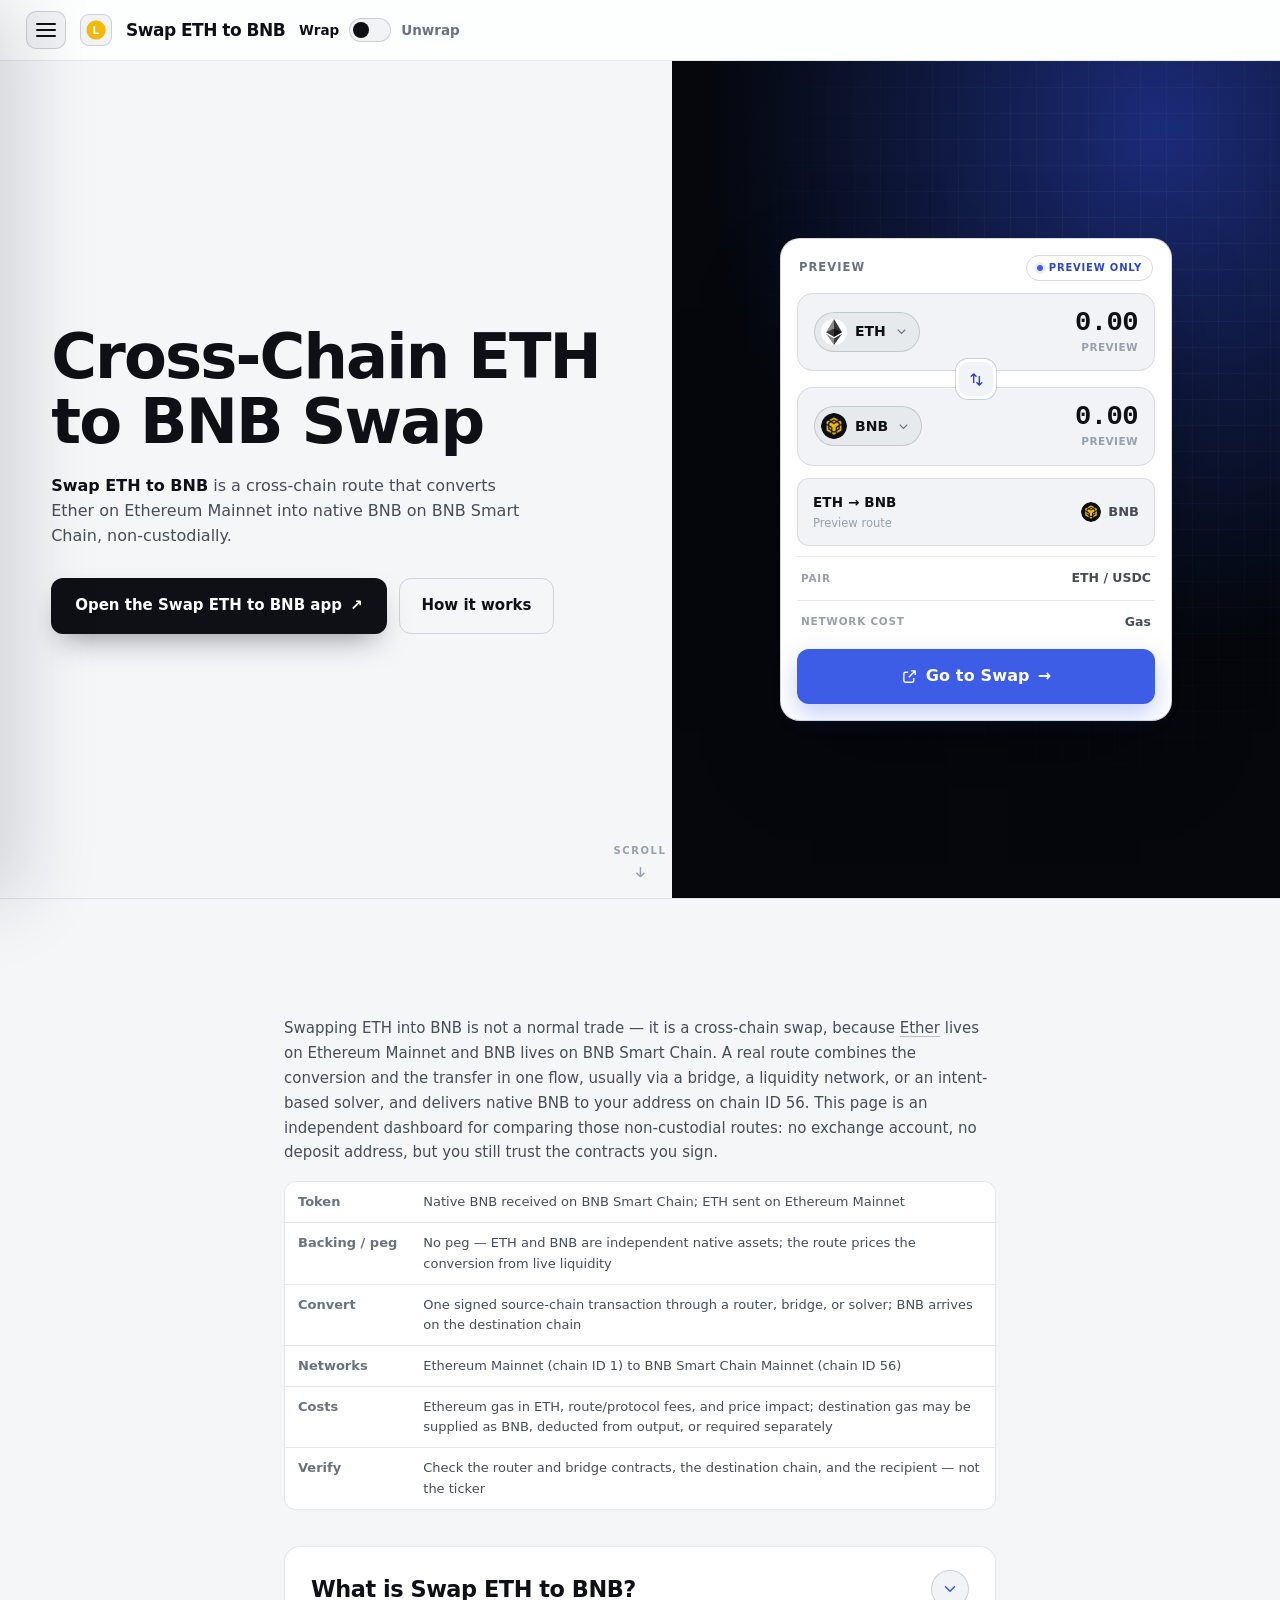
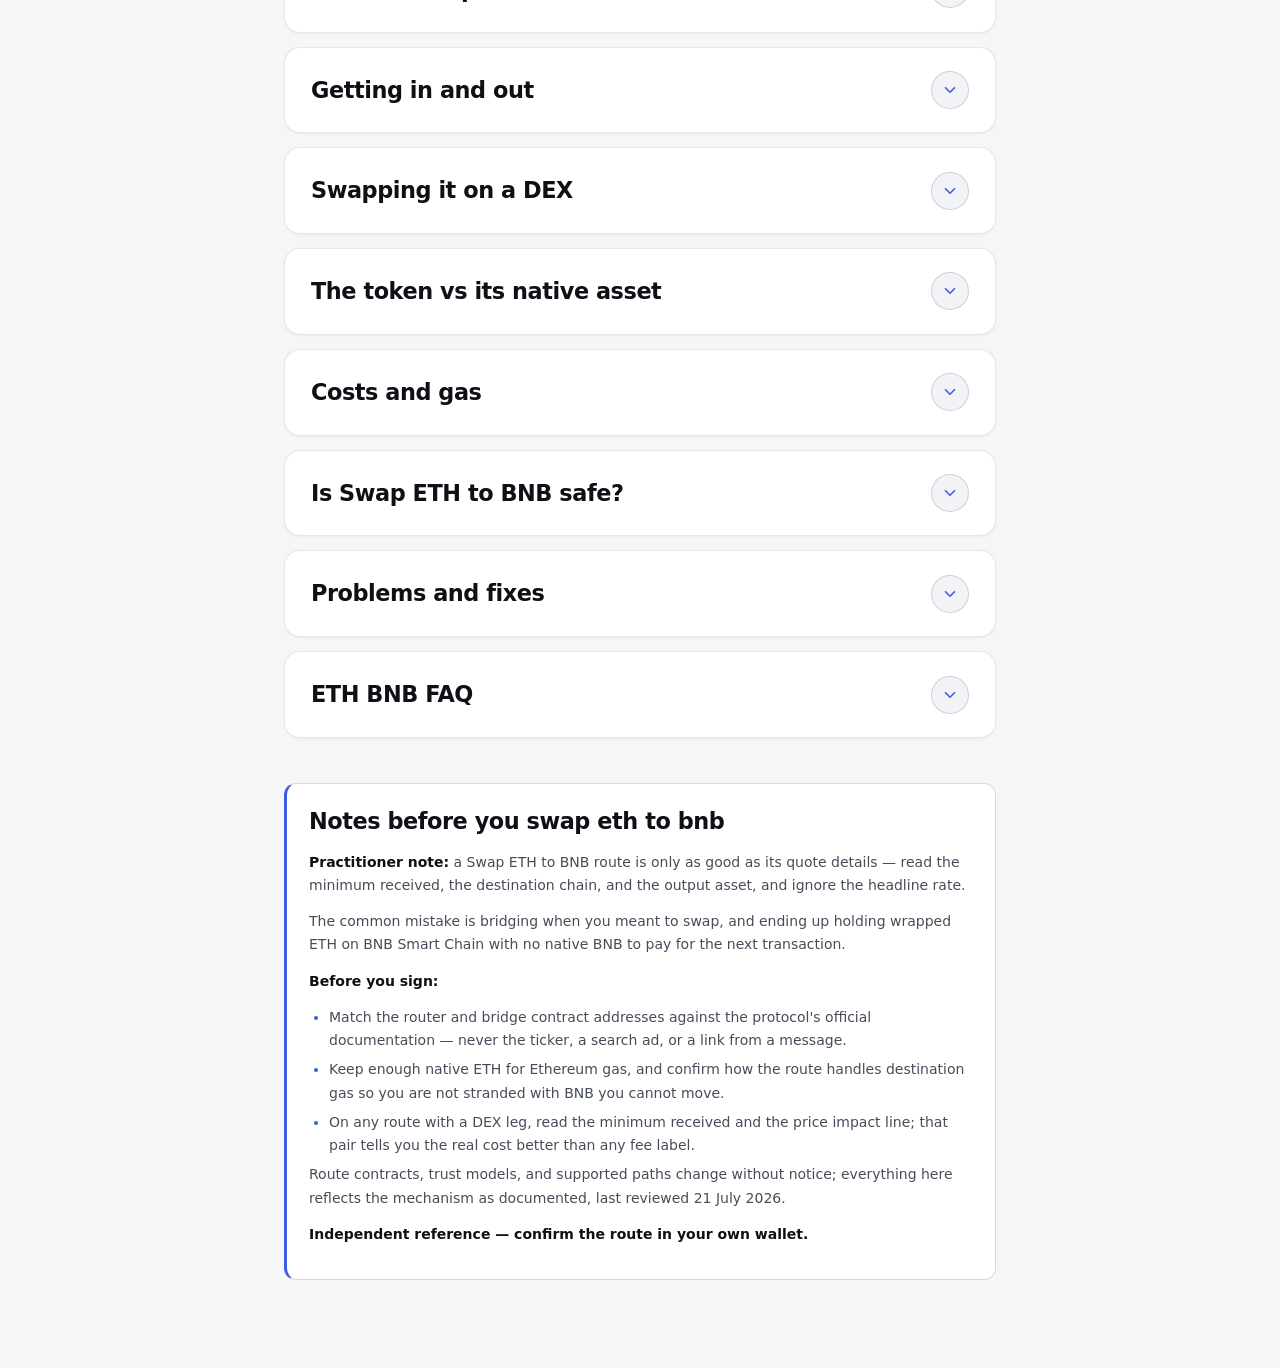
==== commit b18df6e6: "Update" ====
--- a/index.html
+++ b/index.html
@@ -1,311 +1,645 @@
-<!doctype html>
-<html lang="en">
-<head>
-  <meta charset="utf-8">
-  <meta name="viewport" content="width=device-width, initial-scale=1">
-  <title>Swap ETH to BNB — Swap ETH for BNB</title>
-  <meta name="description" content="Swap ETH to BNB is the exchange of ether for BNB, either through an exchange or via a cross-chain route from Ethereum to BNB Smart Chain.">
-  <meta name="robots" content="index,follow,max-snippet:-1,max-image-preview:large,max-video-preview:-1">
-  <meta name="theme-color" content="#eef0f3">
-  <link rel="canonical" href="https://swap-eth-to-bnb.github.io/">
-  <link rel="icon" type="image/png" href="favicon.png">
-  <link rel="prefetch" href="dashboard/index.html">
-  <link rel="preconnect" href="https://defillama.com/" crossorigin>
-  <link rel="preconnect" href="https://coins.llama.fi" crossorigin>
-  <meta property="og:type" content="website"><meta property="og:url" content="https://swap-eth-to-bnb.github.io/">
-  <meta property="og:title" content="Swap ETH to BNB — Swap ETH for BNB">
-  <meta property="og:description" content="Swap ETH to BNB is the exchange of ether for BNB, either through an exchange or via a cross-chain route from Ethereum to BNB Smart Chain.">
-  <meta property="og:site_name" content="Swap ETH to BNB dashboard"><meta property="og:image" content="https://swap-eth-to-bnb.github.io/og-cover.png">
-  <meta name="twitter:card" content="summary_large_image"><meta name="twitter:title" content="Swap ETH to BNB — Swap ETH for BNB"><meta name="twitter:description" content="Swap ETH to BNB is the exchange of ether for BNB, either through an exchange or via a cross-chain route from Ethereum to BNB Smart Chain."><meta name="twitter:image" content="https://swap-eth-to-bnb.github.io/og-cover.png">
-  <script type="application/ld+json">
-  {
-    "@context":"https://schema.org",
-    "@graph":[
-      {"@type":"WebSite","@id":"https://swap-eth-to-bnb.github.io/#website","url":"https://swap-eth-to-bnb.github.io/","name":"Swap ETH to BNB dashboard","inLanguage":"en-US"},
-      {"@type":"Thing","@id":"https://swap-eth-to-bnb.github.io/#brand","name":"Swap ETH to BNB",
-       "description":"Swap ETH to BNB is the exchange of ether for BNB, either through an exchange or via a cross-chain route from Ethereum to BNB Smart Chain.",
-       "sameAs":["https://ethereum.org/what-is-ether/", "https://docs.bnbchain.org/bnb-smart-chain/overview/", "https://github.com/ethereum", "https://github.com/bnb-chain"]},
-      {"@type":"WebApplication","@id":"https://swap-eth-to-bnb.github.io/#widget","name":"Swap ETH to BNB preview","applicationCategory":"FinanceApplication","operatingSystem":"Any","url":"https://swap-eth-to-bnb.github.io/#route-preview","isPartOf":{"@id":"https://swap-eth-to-bnb.github.io/#webpage"},"featureList":["Preview the route","Reverse the direction","Open the app"]},
-      {"@type":"WebPage","@id":"https://swap-eth-to-bnb.github.io/#webpage","url":"https://swap-eth-to-bnb.github.io/","name":"Swap ETH to BNB \u2014 Swap ETH for BNB","description":"Swap ETH to BNB is the exchange of ether for BNB, either through an exchange or via a cross-chain route from Ethereum to BNB Smart Chain.","isPartOf":{"@id":"https://swap-eth-to-bnb.github.io/#website"},"about":{"@id":"https://swap-eth-to-bnb.github.io/#brand"},"mainEntity":{"@id":"https://swap-eth-to-bnb.github.io/#brand"},"inLanguage":"en-US","mentions":[{"@type":"Thing","name":"Ethereum","sameAs":"https://ethereum.org/what-is-ethereum/"},{"@type":"Thing","name":"BNB Smart Chain","sameAs":"https://docs.bnbchain.org/bnb-smart-chain/overview/"}]},
-      {"@type":"ItemList","@id":"https://swap-eth-to-bnb.github.io/#resources","name":"Swap ETH to BNB \u2014 resources & references","itemListElement":[{"@type":"ListItem","position":1,"name":"What is Ether?","url":"https://ethereum.org/what-is-ether/"},{"@type":"ListItem","position":2,"name":"What is Ethereum?","url":"https://ethereum.org/what-is-ethereum/"},{"@type":"ListItem","position":3,"name":"BNB Smart Chain overview","url":"https://docs.bnbchain.org/bnb-smart-chain/overview/"},{"@type":"ListItem","position":4,"name":"Ethereum \u2014 Wikipedia","url":"https://en.wikipedia.org/wiki/Ethereum"},{"@type":"ListItem","position":5,"name":"BNB Smart Chain \u2014 Wikipedia","url":"https://en.wikipedia.org/wiki/BNB_Smart_Chain_%28blockchain_platform%29"},{"@type":"ListItem","position":6,"name":"Ethereum market data","url":"https://www.coingecko.com/en/coins/ethereum"},{"@type":"ListItem","position":7,"name":"BNB market data","url":"https://www.coingecko.com/en/coins/binancecoin"},{"@type":"ListItem","position":8,"name":"Ethereum TVL history","url":"https://defillama.com/chain/Ethereum"},{"@type":"ListItem","position":9,"name":"BSC TVL history","url":"https://defillama.com/chain/BSC"},{"@type":"ListItem","position":10,"name":"L2BEAT bridge methodology","url":"https://l2beat.com/faq"},{"@type":"ListItem","position":11,"name":"BNB Chain bridge guide","url":"https://docs.bnbchain.org/bnb-smart-chain/cross-chain-bridge/"},{"@type":"ListItem","position":12,"name":"BNB Chain Bridge","url":"https://www.bnbchain.org/en/bnb-chain-bridge"},{"@type":"ListItem","position":13,"name":"BNB Chain Bridge launch","url":"https://www.bnbchain.org/en/blog/introducing-bnb-chain-bridge-a-leap-towards-seamless-cross-chain-interoperability"},{"@type":"ListItem","position":14,"name":"MetaMask swaps guide","url":"https://support.metamask.io/manage-crypto/move-crypto/swap/user-guide-swaps/"},{"@type":"ListItem","position":15,"name":"Ethereum wallets","url":"https://ethereum.org/wallets/"},{"@type":"ListItem","position":16,"name":"Ethereum security","url":"https://ethereum.org/security/"},{"@type":"ListItem","position":17,"name":"Ethereum gas and fees","url":"https://ethereum.org/developers/docs/gas/"},{"@type":"ListItem","position":18,"name":"BSC wallet configuration","url":"https://docs.bnbchain.org/bnb-smart-chain/developers/wallet-configuration/"},{"@type":"ListItem","position":19,"name":"Canonical bridge source","url":"https://github.com/bnb-chain/canonical-bridge"},{"@type":"ListItem","position":20,"name":"BEP-20 specification","url":"https://github.com/bnb-chain/BEPs/blob/master/BEPs/BEP20.md"}]}
-    ]
-  }
-  </script>
-  <style>
-:root{
-  --bg:#eef0f3; --bg-2:#e7eaef; --panel:#ffffff; --field:#f1f3f7; --field-2:#e9edf2;
-  --ink:#151a21; --text:#414954; --muted:#6a727d; --faint:#9aa2ad;
-  --line:rgba(20,26,33,.09); --line-2:rgba(20,26,33,.14);
-  --accent:#627EEA; --accent-ink:#283363; --accent-soft:rgba(98,126,234,0.13); --accent-glow:rgba(98,126,234,0.3);
-  --cta:#171a20; --cta-hover:#0a0c10; --cta-ink:#ffffff;
-  --shadow-card:0 1px 0 rgba(20,26,33,.02), 0 40px 80px -42px rgba(24,32,48,.40), 0 14px 30px -22px rgba(24,32,48,.24);
-  --shadow-pop:0 24px 60px -26px rgba(24,32,48,.38), 0 8px 20px -12px rgba(24,32,48,.22);
-  --mono: ui-monospace, "SF Mono", SFMono-Regular, Menlo, Consolas, monospace;
-  --font: Inter, ui-sans-serif, system-ui, -apple-system, "Segoe UI", Roboto, sans-serif;
-  --ease: cubic-bezier(0.22, 0.7, 0.24, 1);
-  color-scheme: light;
-}
-html[data-theme="dark"]{
-  --bg:#0b0e13; --bg-2:#0e131b; --panel:#141a24; --field:#1b2230; --field-2:#232c3d;
-  --ink:#e9eef7; --text:#bcc5d6; --muted:#8b95a8; --faint:#606a7e;
-  --line:rgba(226,234,250,.10); --line-2:rgba(226,234,250,.18);
-  --accent:#8da2ef; --accent-ink:#b0bef4; --accent-soft:rgba(141,162,239,0.16); --accent-glow:rgba(141,162,239,0.34);
-  --cta:#8da2ef; --cta-hover:#798bcd; --cta-ink:#12161c;
-  --shadow-card:0 30px 70px -34px rgba(0,0,0,.66), 0 6px 18px -10px rgba(0,0,0,.5);
-  --shadow-pop:0 24px 60px -26px rgba(0,0,0,.7);
-  color-scheme: dark;
-}
-*{ box-sizing:border-box; }
-html{ height:100%; scroll-behavior:smooth; }
-@media (prefers-reduced-motion: reduce){ html{ scroll-behavior:auto; } }
-body{ margin:0; min-width:320px; height:100%; overflow:hidden; color:var(--text); background:var(--bg); font-family:var(--font); font-size:15px; line-height:1.55; -webkit-font-smoothing:antialiased; text-rendering:optimizeLegibility; }
-a{ color:inherit; text-decoration:none; }
-button{ font:inherit; color:inherit; background:none; border:none; cursor:pointer; }
-img{ display:block; max-width:100%; }
-h1,h2,h3,p{ margin:0; }
-a:focus-visible, button:focus-visible, summary:focus-visible{ outline:2px solid var(--accent); outline-offset:3px; border-radius:10px; }
-.skip{ position:absolute; left:-999px; }
-.skip:focus{ left:12px; top:12px; z-index:120; padding:9px 15px; border-radius:10px; background:var(--cta); color:var(--cta-ink); font-weight:750; }
-.bg{ position:fixed; inset:0; z-index:0; pointer-events:none; overflow:hidden; background:
-  radial-gradient(1100px 700px at 82% 116%, var(--bg-2), transparent 60%),
-  radial-gradient(900px 620px at -6% -8%, var(--bg-2), transparent 58%); }
-.bg::before{ content:""; position:absolute; right:-14%; bottom:-30%; width:min(92vw,940px); aspect-ratio:1; border-radius:50%;
-  background:repeating-radial-gradient(circle at center, transparent 0 86px, var(--line) 86px 87px); opacity:.5; mask:radial-gradient(circle at center, #000 62%, transparent 72%); }
-.bg::after{ content:""; position:absolute; left:-10%; top:-16%; width:min(70vw,560px); aspect-ratio:1; border-radius:50%;
-  background:repeating-radial-gradient(circle at center, transparent 0 64px, var(--line) 64px 65px); opacity:.4; mask:radial-gradient(circle at center, #000 60%, transparent 72%); }
-.topbar{ position:relative; z-index:70; flex:0 0 auto; display:flex; align-items:center; justify-content:space-between; gap:14px; padding:13px clamp(16px,3.4vw,34px);
-  background:color-mix(in srgb, var(--bg) 78%, transparent); backdrop-filter:saturate(140%) blur(12px); -webkit-backdrop-filter:saturate(140%) blur(12px); border-bottom:1px solid var(--line); }
-.tb-left{ display:flex; align-items:center; gap:12px; min-width:0; }
-.hamb{ display:grid; place-items:center; width:40px; height:40px; flex:0 0 auto; position:relative; border:1px solid var(--line-2); border-radius:12px; background:var(--panel); color:var(--ink); transition:border-color .15s var(--ease); }
-.hamb:hover{ border-color:var(--accent); }
-.hamb .bar{ position:absolute; left:11px; right:11px; height:2px; border-radius:2px; background:currentColor; transition:transform .24s var(--ease), opacity .18s var(--ease); }
-.hamb .bar:nth-child(1){ top:14px; } .hamb .bar:nth-child(2){ top:19px; } .hamb .bar:nth-child(3){ top:24px; }
-body.drawer-open .hamb .bar:nth-child(1){ transform:translateY(5px) rotate(45deg); }
-body.drawer-open .hamb .bar:nth-child(2){ opacity:0; }
-body.drawer-open .hamb .bar:nth-child(3){ transform:translateY(-5px) rotate(-45deg); }
-.brand{ display:flex; align-items:center; gap:11px; min-width:0; }
-.brand-logo{ width:34px; height:34px; flex:0 0 auto; display:grid; place-items:center; border-radius:10px; background:var(--panel); box-shadow:inset 0 0 0 1px var(--line-2); }
-.brand-logo img{ width:22px; height:22px; border-radius:50%; }
-.brand-name{ font-size:19px; font-weight:820; letter-spacing:-0.03em; color:var(--ink); line-height:1.1; white-space:nowrap; }
-.tb-right{ display:flex; align-items:center; gap:9px; }
-.theme-toggle{ display:inline-flex; align-items:center; gap:2px; padding:3px; border-radius:999px; background:var(--field); box-shadow:inset 0 0 0 1px var(--line); }
-.theme-toggle button{ display:grid; place-items:center; width:30px; height:30px; border-radius:999px; color:var(--muted); transition:color .15s var(--ease), background-color .15s var(--ease); }
-.theme-toggle button svg{ width:15px; height:15px; }
-.theme-toggle button[aria-pressed="true"]{ color:var(--ink); background:var(--panel); box-shadow:0 2px 8px -3px rgba(0,0,0,.28); }
-.btn-app{ display:inline-flex; align-items:center; gap:8px; padding:9px 15px; border-radius:11px; background:var(--panel); color:var(--ink); font-size:13.5px; font-weight:700; letter-spacing:-0.01em; box-shadow:inset 0 0 0 1px var(--line-2); transition:box-shadow .15s var(--ease), transform .15s var(--ease); white-space:nowrap; }
-.btn-app svg{ width:16px; height:16px; color:var(--muted); }
-.btn-app:hover{ box-shadow:inset 0 0 0 1px var(--accent); transform:translateY(-1px); }
-.btn-app:hover svg{ color:var(--accent-ink); }
-.scrim{ position:fixed; inset:0; z-index:80; background:rgba(10,14,17,.42); opacity:0; visibility:hidden; transition:opacity .28s var(--ease), visibility .28s var(--ease); }
-body.drawer-open .scrim{ opacity:1; visibility:visible; }
-.drawer{ position:fixed; z-index:90; top:0; left:0; height:100dvh; width:300px; max-width:86vw; display:flex; flex-direction:column; padding:16px 14px 16px; background:var(--panel); border-right:1px solid var(--line); box-shadow:var(--shadow-pop);
-  transform:translateX(-104%); transition:transform .3s var(--ease); overflow-y:auto; }
-body.drawer-open .drawer{ transform:translateX(0); }
-.drawer-head{ display:flex; align-items:center; justify-content:space-between; gap:10px; padding:2px 6px 8px; }
-.drawer-head .brand-name{ font-size:15px; }
-.drawer-close{ display:grid; place-items:center; width:34px; height:34px; border-radius:10px; color:var(--muted); }
-.drawer-close:hover{ color:var(--ink); background:var(--field); }
-.drawer-close svg{ width:17px; height:17px; }
-.nav-label{ margin:15px 12px 6px; font-size:10px; font-weight:750; letter-spacing:0.15em; text-transform:uppercase; color:var(--faint); }
-.nav-item{ display:flex; align-items:center; gap:12px; padding:9px 12px; border-radius:10px; color:var(--text); font-size:14px; font-weight:650; transition:color .15s var(--ease), background-color .15s var(--ease); }
-.nav-item .ni-ico{ width:18px; height:18px; flex:0 0 auto; color:var(--muted); }
-.nav-item.is-active{ color:var(--accent-ink); background:var(--accent-soft); }
-.nav-item.is-active .ni-ico{ color:var(--accent-ink); }
-.nav-item:hover{ color:var(--ink); background:var(--field); }
-.nav-group{ border-radius:10px; }
-.nav-group summary{ display:flex; align-items:center; gap:12px; padding:9px 12px; border-radius:10px; color:var(--text); font-size:14px; font-weight:650; cursor:pointer; list-style:none; transition:color .15s var(--ease), background-color .15s var(--ease); }
-.nav-group summary::-webkit-details-marker{ display:none; }
-.nav-group summary .ni-ico{ width:18px; height:18px; flex:0 0 auto; color:var(--muted); }
-.nav-group summary .chev{ width:15px; height:15px; margin-left:auto; color:var(--faint); transition:transform .2s var(--ease); }
-.nav-group summary:hover{ color:var(--ink); background:var(--field); }
-.nav-group[open] summary{ color:var(--ink); }
-.nav-group[open] summary .chev{ transform:rotate(180deg); }
-.nav-sub{ display:flex; flex-direction:column; gap:1px; padding:2px 0 8px 42px; }
-.nav-sub a{ display:flex; align-items:baseline; gap:7px; padding:6px 10px; border-radius:8px; color:var(--muted); font-size:12.5px; font-weight:550; transition:color .15s var(--ease), background-color .15s var(--ease); }
-.nav-sub a small{ color:var(--faint); font-size:10.5px; font-weight:500; }
-.nav-sub a:hover{ color:var(--accent-ink); background:var(--field); }
-.drawer-foot{ margin-top:auto; padding-top:13px; border-top:1px solid var(--line); }
-.disclose{ margin:8px 8px 0; font-size:11px; line-height:1.5; color:var(--muted); }
-.disclose strong{ color:var(--text); font-weight:750; }
-.fine{ margin:6px 8px 0; font-size:10.5px; line-height:1.45; color:var(--faint); }
-.app{ height:100dvh; display:flex; flex-direction:column; overflow:hidden; position:relative; z-index:1; }
-.wrap{ flex:1 1 auto; min-height:0; display:grid; place-items:center; overflow:hidden; }
-.stage{ width:100%; max-width:560px; max-height:100%; margin-inline:auto; padding:clamp(14px,3vh,36px) clamp(16px,3.4vw,26px); display:flex; flex-direction:column; align-items:center; text-align:center; }
-.lead{ margin:0 0 clamp(13px,2.2vh,20px); max-width:24ch; font-size:clamp(19px,2.5vw,27px); line-height:1.16; letter-spacing:-0.025em; font-weight:750; color:var(--ink); }
-.lead .hl{ color:var(--accent-ink); }
-.hero-chips{ display:flex; flex-wrap:wrap; justify-content:center; gap:9px; margin-top:clamp(13px,2.2vh,18px); }
-.hchip{ display:inline-flex; align-items:baseline; gap:7px; padding:8px 13px; border-radius:12px; background:var(--panel); box-shadow:inset 0 0 0 1px var(--line); font-size:12px; font-weight:600; color:var(--muted); transition:box-shadow .15s var(--ease), color .15s var(--ease); }
-.hchip b{ color:var(--ink); font-family:var(--mono); font-size:12.5px; font-weight:650; font-variant-numeric:tabular-nums; }
-.hchip .ext{ color:var(--faint); font-size:10px; }
-a.hchip:hover{ box-shadow:inset 0 0 0 1px var(--accent); color:var(--text); }
-a.hchip:hover .ext{ color:var(--accent-ink); }
-.swap-card{ position:relative; width:min(480px,100%); border-radius:28px; background:var(--panel); padding:clamp(20px,4vw,30px); text-align:left; box-shadow:var(--shadow-card); }
-.card-head{ display:flex; align-items:center; justify-content:space-between; margin:2px 4px 17px; }
-.card-title{ font-size:15px; font-weight:800; letter-spacing:-0.02em; color:var(--ink); }
-.badge{ display:inline-flex; align-items:center; gap:6px; padding:5px 11px; border-radius:999px; color:var(--accent-ink); background:var(--accent-soft); font-size:10px; font-weight:750; letter-spacing:0.07em; text-transform:uppercase; }
-.badge i{ width:6px; height:6px; border-radius:50%; background:var(--accent); }
-.field{ position:relative; padding:17px 18px 18px; border-radius:19px; background:var(--field); }
-.field + .field{ margin-top:6px; }
-.field-top{ display:flex; align-items:center; justify-content:space-between; }
-.field-label{ font-size:12px; font-weight:600; color:var(--muted); }
-.field-bal{ font-size:11px; font-weight:600; color:var(--faint); }
-.field-row{ display:flex; align-items:center; justify-content:space-between; gap:12px; margin-top:11px; min-width:0; }
-.amount{ min-width:0; }
-.amount b{ display:block; font-size:clamp(29px,5vw,38px); font-weight:750; line-height:1; letter-spacing:-0.02em; color:var(--ink); font-variant-numeric:tabular-nums; }
-.amount span{ display:block; margin-top:6px; font-size:11px; font-weight:600; color:var(--faint); }
-.token-pill{ display:inline-flex; align-items:center; gap:10px; flex:0 0 auto; padding:7px 12px 7px 8px; border-radius:999px; background:var(--panel); box-shadow:0 4px 14px -8px rgba(0,0,0,.4), inset 0 0 0 1px var(--line); transition:box-shadow .15s var(--ease); }
-.token-pill:hover{ box-shadow:0 6px 18px -8px rgba(0,0,0,.42), inset 0 0 0 1px var(--line-2); }
-.token-pill img{ width:26px; height:26px; flex:0 0 auto; border-radius:50%; }
-.token-meta{ display:flex; flex-direction:column; line-height:1.05; min-width:0; }
-.token-meta small{ font-size:9.5px; font-weight:600; letter-spacing:0.06em; text-transform:uppercase; color:var(--faint); }
-.token-meta b{ font-size:15px; font-weight:800; letter-spacing:-0.01em; color:var(--ink); white-space:nowrap; }
-.token-pill .chev{ width:14px; height:14px; flex:0 0 auto; color:var(--faint); }
-.reverse{ position:relative; z-index:2; display:grid; place-items:center; width:40px; height:40px; margin:-14px auto; border:4px solid var(--panel); border-radius:13px; background:var(--field-2); color:var(--muted); box-shadow:0 6px 16px -8px rgba(0,0,0,.4); transition:transform .28s var(--ease), color .15s var(--ease), background-color .15s var(--ease); }
-.reverse svg{ width:16px; height:16px; }
-.reverse:hover{ color:var(--cta-ink); background:var(--accent); transform:rotate(180deg); }
-.details-btn{ display:flex; align-items:center; justify-content:center; gap:8px; width:100%; margin-top:12px; padding:12px; border-radius:14px; background:var(--field); color:var(--muted); font-size:12px; font-weight:750; letter-spacing:0.06em; text-transform:uppercase; transition:color .15s var(--ease), background-color .15s var(--ease); }
-.details-btn svg{ width:14px; height:14px; transition:transform .2s var(--ease); }
-.details-btn:hover{ color:var(--ink); }
-.details-btn[aria-expanded="true"] svg{ transform:rotate(180deg); }
-.details{ overflow:hidden; max-height:0; opacity:0; transition:max-height .3s var(--ease), opacity .22s var(--ease), margin .3s var(--ease); }
-.details.open{ max-height:280px; opacity:1; margin-top:6px; }
-.d-row{ display:flex; align-items:center; justify-content:space-between; gap:12px; padding:11px 8px; border-bottom:1px solid var(--line); }
-.d-row:last-child{ border-bottom:0; }
-.d-row span{ font-size:12.5px; font-weight:600; color:var(--muted); }
-.d-row b{ font-size:12.5px; font-weight:700; color:var(--text); }
-.d-row b.ok{ color:var(--accent-ink); }
-.d-row b.mono{ font-family:var(--mono); font-size:11px; }
-.cta{ display:flex; align-items:center; justify-content:center; gap:8px; margin-top:12px; padding:16px; border-radius:16px; background:var(--cta); color:var(--cta-ink); font-size:15px; font-weight:800; letter-spacing:0.03em; text-transform:uppercase; box-shadow:0 16px 34px -16px rgba(0,0,0,.5); transition:background-color .15s var(--ease), transform .15s var(--ease); }
-.cta svg{ width:16px; height:16px; }
-.cta:hover{ background:var(--cta-hover); transform:translateY(-1px); }
-.card-note{ margin:13px 4px 0; font-size:11px; line-height:1.5; color:var(--faint); text-align:center; }
-.card-note a{ color:var(--muted); text-decoration:underline; text-decoration-color:var(--line-2); text-underline-offset:2px; }
-.card-note a:hover{ color:var(--accent-ink); }
-@media (max-width:560px){
-  .brand-name{ font-size:16px; } .btn-app span{ display:none; } .btn-app{ padding:9px 11px; }
-  .stage{ padding:12px 16px; }
-  .lead{ font-size:clamp(18px,5.5vw,24px); margin-bottom:14px; }
-  .swap-card{ padding:18px; } .field{ padding:14px 15px 15px; } .amount b{ font-size:29px; }
-  .hero-chips{ margin-top:12px; }
-}
-@media (max-height:700px){ .lead{ font-size:clamp(17px,4.5vw,21px); margin-bottom:10px; } .hero-chips{ display:none; } }
-@media (max-height:600px){ .field{ padding:12px 15px 13px; } .amount b{ font-size:26px; } .details-btn{ margin-top:8px; padding:9px; } .cta{ padding:14px; margin-top:8px; } }
-@media (prefers-reduced-motion: reduce){ *{ transition:none !important; } }
-  </style>
-  <script>document.documentElement.classList.add('js')</script>
-</head>
-<body>
-  <a class="skip" href="#route-preview">Skip to preview</a>
-  <div class="bg" aria-hidden="true"></div>
-
-  <div class="app">
-  <header class="topbar">
-    <div class="tb-left">
-      <button class="hamb" type="button" id="hamb" aria-label="Open navigation" aria-controls="drawer" aria-expanded="false"><span class="bar"></span><span class="bar"></span><span class="bar"></span></button>
-      <div class="brand"><span class="brand-logo"><img src="favicon.png" width="22" height="22" alt="Swap ETH to BNB logo"></span><h1 class="brand-name">Swap ETH to BNB</h1></div>
-    </div>
-    <div class="tb-right">
-      <div class="theme-toggle" role="group" aria-label="Color theme">
-        <button type="button" id="theme-light" aria-pressed="true" aria-label="Light theme"><svg viewBox="0 0 24 24" fill="none" stroke="currentColor" stroke-width="1.9" aria-hidden="true"><circle cx="12" cy="12" r="4.2"/><path d="M12 2v2.4M12 19.6V22M2 12h2.4M19.6 12H22M4.9 4.9l1.7 1.7M17.4 17.4l1.7 1.7M19.1 4.9l-1.7 1.7M6.6 17.4l-1.7 1.7"/></svg></button>
-        <button type="button" id="theme-dark" aria-pressed="false" aria-label="Dark theme"><svg viewBox="0 0 24 24" fill="none" stroke="currentColor" stroke-width="1.9" aria-hidden="true"><path d="M20 14.5A8 8 0 0 1 9.5 4a6.5 6.5 0 1 0 10.5 10.5z"/></svg></button>
-      </div>
-      <a class="btn-app" href="dashboard/" target="_blank" rel="noopener noreferrer"><svg viewBox="0 0 24 24" fill="none" stroke="currentColor" stroke-width="1.8" aria-hidden="true"><rect x="3" y="6" width="18" height="12" rx="3"/><path d="M16 11h2"/></svg><span>Open app</span></a>
-    </div>
-  </header>
-
-  <div class="scrim" id="scrim" tabindex="-1"></div>
-  <aside class="drawer" id="drawer" aria-label="Primary" aria-hidden="true">
-    <div class="drawer-head">
-      <div class="brand"><span class="brand-logo"><img src="favicon.png" width="22" height="22" alt=""></span><span class="brand-name">Swap ETH to BNB</span></div>
-      <button class="drawer-close" type="button" id="drawer-close" aria-label="Close navigation"><svg viewBox="0 0 24 24" fill="none" stroke="currentColor" stroke-width="2" aria-hidden="true"><path d="M6 6l12 12M18 6L6 18"/></svg></button>
-    </div>
-    <nav aria-label="Sections">
-      <p class="nav-label">Bridge</p>
-      <a class="nav-item is-active" href="#route-preview" aria-current="page"><svg class="ni-ico" viewBox="0 0 24 24" fill="none" stroke="currentColor" stroke-width="1.8" aria-hidden="true"><path d="M7 10h11l-3-3M17 14H6l3 3"/></svg>Route preview</a>
-      <p class="nav-label">Understand</p>
-      <details class="nav-group" open><summary><svg class="ni-ico" viewBox="0 0 24 24" fill="none" stroke="currentColor" stroke-width="1.8" aria-hidden="true"><path d="M4 5h10a3 3 0 0 1 3 3v11a2 2 0 0 0-2-2H4zM20 5h-1a3 3 0 0 0-3 3v11a2 2 0 0 1 2-2h2z"/></svg>ETH and BNB basics<svg class="chev" viewBox="0 0 24 24" fill="none" stroke="currentColor" stroke-width="2" aria-hidden="true"><path d="M6 9l6 6 6-6"/></svg></summary><div class="nav-sub"><a href="https://ethereum.org/what-is-ether/" target="_blank" rel="noopener noreferrer">What is Ether? <small>ETH role and utility</small></a><a href="https://ethereum.org/what-is-ethereum/" target="_blank" rel="noopener noreferrer">What is Ethereum? <small>Ethereum network primer</small></a><a href="https://docs.bnbchain.org/bnb-smart-chain/overview/" target="_blank" rel="noopener noreferrer">BNB Smart Chain overview <small>BSC architecture and utility</small></a><a href="https://en.wikipedia.org/wiki/Ethereum" target="_blank" rel="noopener noreferrer">Ethereum — Wikipedia <small>Independent Ethereum overview</small></a><a href="https://en.wikipedia.org/wiki/BNB_Smart_Chain_%28blockchain_platform%29" target="_blank" rel="noopener noreferrer">BNB Smart Chain — Wikipedia <small>Independent BSC overview</small></a></div></details>
-      <p class="nav-label">Markets &amp; data</p>
-      <details class="nav-group"><summary><svg class="ni-ico" viewBox="0 0 24 24" fill="none" stroke="currentColor" stroke-width="1.8" aria-hidden="true"><path d="M4 5h10a3 3 0 0 1 3 3v11a2 2 0 0 0-2-2H4zM20 5h-1a3 3 0 0 0-3 3v11a2 2 0 0 1 2-2h2z"/></svg>Prices, TVL and bridges<svg class="chev" viewBox="0 0 24 24" fill="none" stroke="currentColor" stroke-width="2" aria-hidden="true"><path d="M6 9l6 6 6-6"/></svg></summary><div class="nav-sub"><a href="https://www.coingecko.com/en/coins/ethereum" target="_blank" rel="noopener noreferrer">Ethereum market data <small>Official ETH asset data</small></a><a href="https://www.coingecko.com/en/coins/binancecoin" target="_blank" rel="noopener noreferrer">BNB market data <small>Official BNB asset data</small></a><a href="https://defillama.com/chain/Ethereum" target="_blank" rel="noopener noreferrer">Ethereum TVL history <small>Ethereum historical TVL data</small></a><a href="https://defillama.com/chain/BSC" target="_blank" rel="noopener noreferrer">BSC TVL history <small>BSC historical TVL data</small></a><a href="https://l2beat.com/faq" target="_blank" rel="noopener noreferrer">L2BEAT bridge methodology <small>Bridge risk definitions</small></a></div></details>
-      <p class="nav-label">Guides</p>
-      <details class="nav-group"><summary><svg class="ni-ico" viewBox="0 0 24 24" fill="none" stroke="currentColor" stroke-width="1.8" aria-hidden="true"><path d="M4 5h10a3 3 0 0 1 3 3v11a2 2 0 0 0-2-2H4zM20 5h-1a3 3 0 0 0-3 3v11a2 2 0 0 1 2-2h2z"/></svg>Cross-chain route guides<svg class="chev" viewBox="0 0 24 24" fill="none" stroke="currentColor" stroke-width="2" aria-hidden="true"><path d="M6 9l6 6 6-6"/></svg></summary><div class="nav-sub"><a href="https://docs.bnbchain.org/bnb-smart-chain/cross-chain-bridge/" target="_blank" rel="noopener noreferrer">BNB Chain bridge guide <small>Official cross-chain instructions</small></a><a href="https://www.bnbchain.org/en/bnb-chain-bridge" target="_blank" rel="noopener noreferrer">BNB Chain Bridge <small>Live bridge route portal</small></a><a href="https://www.bnbchain.org/en/blog/introducing-bnb-chain-bridge-a-leap-towards-seamless-cross-chain-interoperability" target="_blank" rel="noopener noreferrer">BNB Chain Bridge launch <small>Official bridge launch context</small></a><a href="https://support.metamask.io/manage-crypto/move-crypto/swap/user-guide-swaps/" target="_blank" rel="noopener noreferrer">MetaMask swaps guide <small>Cross-chain swap walkthrough</small></a><a href="https://ethereum.org/wallets/" target="_blank" rel="noopener noreferrer">Ethereum wallets <small>Wallet setup basics</small></a></div></details>
-      <p class="nav-label">Safety</p>
-      <details class="nav-group"><summary><svg class="ni-ico" viewBox="0 0 24 24" fill="none" stroke="currentColor" stroke-width="1.8" aria-hidden="true"><path d="M4 5h10a3 3 0 0 1 3 3v11a2 2 0 0 0-2-2H4zM20 5h-1a3 3 0 0 0-3 3v11a2 2 0 0 1 2-2h2z"/></svg>Checks before swapping<svg class="chev" viewBox="0 0 24 24" fill="none" stroke="currentColor" stroke-width="2" aria-hidden="true"><path d="M6 9l6 6 6-6"/></svg></summary><div class="nav-sub"><a href="https://ethereum.org/security/" target="_blank" rel="noopener noreferrer">Ethereum security <small>Wallet and scam protection</small></a><a href="https://ethereum.org/developers/docs/gas/" target="_blank" rel="noopener noreferrer">Ethereum gas and fees <small>Ethereum fee mechanics</small></a><a href="https://docs.bnbchain.org/bnb-smart-chain/developers/wallet-configuration/" target="_blank" rel="noopener noreferrer">BSC wallet configuration <small>Verify BSC network settings</small></a><a href="https://github.com/bnb-chain/canonical-bridge" target="_blank" rel="noopener noreferrer">Canonical bridge source <small>Inspect bridge source code</small></a><a href="https://github.com/bnb-chain/BEPs/blob/master/BEPs/BEP20.md" target="_blank" rel="noopener noreferrer">BEP-20 specification <small>BNB token standard details</small></a></div></details>
-    </nav>
-    <div class="drawer-foot">
-      <p class="disclose"><strong>Independent dashboard.</strong> Not affiliated with any protocol or issuer named here.</p>
-      <p class="fine">Live figures come from public third-party sources and change. Educational reference only.</p>
-    </div>
-  </aside>
-
-  <div class="wrap">
-    <main class="stage">
-      <h2 class="lead">Swap <span class="hl">ETH</span> for BNB</h2>
-      <div class="swap-card" id="route-preview" aria-label="Swap ETH to BNB preview">
-          <div class="card-head"><span class="card-title">ETH to BNB route</span><span class="badge"><i aria-hidden="true"></i> Preview</span></div>
-          <div class="field">
-            <div class="field-top"><span class="field-label">You send</span><span class="field-bal">Illustrative</span></div>
-            <div class="field-row"><div class="amount"><b>1.00</b><span id="sub-from">on ETH</span></div>
-              <span class="token-pill" id="pill-from"><img src="eth.png" alt="ETH logo" width="26" height="26"><span class="token-meta"><small>From</small><b>ETH</b></span><svg class="chev" viewBox="0 0 24 24" fill="none" stroke="currentColor" stroke-width="2.4" aria-hidden="true"><path d="M6 9l6 6 6-6"/></svg></span></div>
-          </div>
-          <button class="reverse" type="button" id="reverse" aria-label="Reverse direction" title="Reverse direction"><svg viewBox="0 0 24 24" fill="none" stroke="currentColor" stroke-width="2" aria-hidden="true"><path d="M8 4v13M8 4L4 8M8 4l4 4M16 20V7M16 20l-4-4M16 20l4-4"/></svg></button>
-          <div class="field">
-            <div class="field-top"><span class="field-label">You receive</span><span class="field-bal">minus gas</span></div>
-            <div class="field-row"><div class="amount"><b>≈ 1.00</b><span id="sub-to">on USDC</span></div>
-              <span class="token-pill" id="pill-to"><img src="usdc.png" alt="USDC logo" width="26" height="26"><span class="token-meta"><small>To</small><b>USDC</b></span><svg class="chev" viewBox="0 0 24 24" fill="none" stroke="currentColor" stroke-width="2.4" aria-hidden="true"><path d="M6 9l6 6 6-6"/></svg></span></div>
-          </div>
-          <button class="details-btn" type="button" id="details-btn" aria-expanded="false" aria-controls="details">Show details <svg viewBox="0 0 24 24" fill="none" stroke="currentColor" stroke-width="2.2" aria-hidden="true"><path d="M6 9l6 6 6-6"/></svg></button>
-          <div class="details" id="details">
-            <div class="d-row"><span>Pair</span><b>ETH → BNB</b></div>
-            <div class="d-row"><span>Source network</span><b>Ethereum</b></div>
-            <div class="d-row"><span>Destination network</span><b>BNB Smart Chain</b></div>
-            <div class="d-row"><span>BSC chain ID</span><b>56</b></div>
-          </div>
-          <a class="cta" href="dashboard/" target="_blank" rel="noopener noreferrer">Open app <svg viewBox="0 0 24 24" fill="none" stroke="currentColor" stroke-width="2" aria-hidden="true"><path d="M7 17L17 7M9 7h8v8"/></svg></a>
-          
-      </div>
-      <div class="hero-chips">
-        <a class="hchip" href="https://www.coingecko.com/en/coins/ethereum" target="_blank" rel="noopener noreferrer">ETH price <b id="sig0">—</b> <span class="ext" aria-hidden="true">↗</span></a>
-          <a class="hchip" href="https://www.coingecko.com/en/coins/binancecoin" target="_blank" rel="noopener noreferrer">BNB price <b id="sig1">—</b> <span class="ext" aria-hidden="true">↗</span></a>
-          <a class="hchip" href="https://defillama.com/chain/BSC" target="_blank" rel="noopener noreferrer">BSC TVL <b id="sig2">—</b> <span class="ext" aria-hidden="true">↗</span></a>
-      </div>
-    </main>
-  </div>
-  </div>
-
-  <script>
-  (function(){
-    "use strict";
-    var $=function(id){ return document.getElementById(id); };
-    var root=document.documentElement, tl=$("theme-light"), td=$("theme-dark");
-    function applyTheme(t){ if(t==="dark"){ root.setAttribute("data-theme","dark"); } else { root.removeAttribute("data-theme"); } if(tl) tl.setAttribute("aria-pressed", String(t!=="dark")); if(td) td.setAttribute("aria-pressed", String(t==="dark")); }
-    var saved=null; try{ saved=localStorage.getItem("swapethtob-theme"); }catch(e){}
-    if(saved) applyTheme(saved);
-    function setTheme(t){ applyTheme(t); try{ localStorage.setItem("swapethtob-theme", t); }catch(e){} }
-    if(tl) tl.addEventListener("click", function(){ setTheme("light"); });
-    if(td) td.addEventListener("click", function(){ setTheme("dark"); });
-    var body=document.body, hamb=$("hamb"), scrim=$("scrim"), drawer=$("drawer"), dclose=$("drawer-close");
-    function openD(){ body.classList.add("drawer-open"); hamb.setAttribute("aria-expanded","true"); drawer.setAttribute("aria-hidden","false"); }
-    function closeD(){ body.classList.remove("drawer-open"); hamb.setAttribute("aria-expanded","false"); drawer.setAttribute("aria-hidden","true"); }
-    if(hamb) hamb.addEventListener("click", function(){ body.classList.contains("drawer-open")?closeD():openD(); });
-    if(scrim) scrim.addEventListener("click", closeD);
-    if(dclose) dclose.addEventListener("click", closeD);
-    document.addEventListener("keydown", function(e){ if(e.key==="Escape" && body.classList.contains("drawer-open")) closeD(); });
-    if(drawer) drawer.addEventListener("click", function(e){ if(e.target.closest("a")) closeD(); });
-    var reversed=false;
-    var TOK={ A:{img:"eth.png",name:"ETH",sub:"on ETH",alt:"ETH logo"}, B:{img:"usdc.png",name:"USDC",sub:"on USDC",alt:"USDC logo"} };
-    var chev='<svg class="chev" viewBox="0 0 24 24" fill="none" stroke="currentColor" stroke-width="2" aria-hidden="true"><path d="M6 9l6 6 6-6"/></svg>';
-    function pill(role,k){ var n=TOK[k]; return '<img src="'+n.img+'" alt="'+n.alt+'" width="26" height="26"><span class="token-meta"><small>'+role+'</small><b>'+n.name+'</b></span>'+chev; }
-    function render(){ var a=reversed?"B":"A", b=reversed?"A":"B"; $("pill-from").innerHTML=pill("From",a); $("pill-to").innerHTML=pill("To",b); $("sub-from").textContent=TOK[a].sub; $("sub-to").textContent=TOK[b].sub; }
-    var rev=$("reverse"); if(rev) rev.addEventListener("click", function(){ reversed=!reversed; render(); });
-    var db=$("details-btn"), dp=$("details");
-    if(db&&dp) db.addEventListener("click", function(){ var open=dp.classList.toggle("open"); db.setAttribute("aria-expanded", String(open)); db.firstChild.textContent = open?"Hide details ":"Show details "; });
-    function money(n){ if(n>=1e9) return "$"+(n/1e9).toFixed(2)+"B"; if(n>=1e6) return "$"+(n/1e6).toFixed(1)+"M"; if(n>=1e3) return "$"+(n/1e3).toFixed(0)+"K"; return "$"+n.toFixed(0); }
-    function gwei(g){ return (g>=0.1?g.toFixed(2):(g>=0.001?g.toFixed(3):Number(g.toPrecision(2)).toString()))+" gwei"; }
-    function grab(url,opt){ var c="AbortController" in window ? new AbortController():null, t=c?setTimeout(function(){c.abort();},7000):null; var o=opt||{}; if(c) o.signal=c.signal; return fetch(url,o).then(function(r){ if(!r.ok) throw 0; return r.json(); }).finally(function(){ if(t) clearTimeout(t); }); }
-    grab("https://coins.llama.fi/prices/current/coingecko:ethereum").then(function(j){ var c=j&&j.coins&&j.coins["coingecko:ethereum"], v=c&&Number(c.price); if(isFinite(v)&&v>0) $("sig0").textContent="$"+v.toLocaleString("en-US",{maximumFractionDigits:2}); }).catch(function(){});
-    grab("https://coins.llama.fi/prices/current/coingecko:binancecoin").then(function(j){ var c=j&&j.coins&&j.coins["coingecko:binancecoin"], v=c&&Number(c.price); if(isFinite(v)&&v>0) $("sig1").textContent="$"+v.toLocaleString("en-US",{maximumFractionDigits:2}); }).catch(function(){});
-    grab("https://api.llama.fi/v2/historicalChainTvl/BSC").then(function(a){ if(!a||!a.length) return; var v=Number(a[a.length-1].tvl); if(isFinite(v)&&v>0) $("sig2").textContent=money(v); }).catch(function(){});
-  })();
-  </script>
-</body>
-</html>
+<!doctype html>
+<html lang="en">
+<head>
+  <meta charset="utf-8">
+  <meta name="viewport" content="width=device-width, initial-scale=1">
+  <title>Swap ETH to BNB — Dashboard</title>
+  <meta name="description" content="How a non-custodial Swap ETH to BNB route works: quotes, bridges, gas on both chains, wrapped vs native assets, verification, and the mistakes that cost people.">
+  <meta name="robots" content="index,follow,max-snippet:-1,max-image-preview:large,max-video-preview:-1">
+  <meta name="theme-color" content="#f5f6f8">
+  <link rel="canonical" href="https://swap-eth-to-bnb.github.io/">
+  <link rel="icon" type="image/png" href="favicon.png">
+  <link rel="apple-touch-icon" href="favicon.png">
+  <link rel="manifest" href="manifest.webmanifest">
+  <link rel="image_src" href="og-cover.png">
+  <link rel="preconnect" href="https://api.coingecko.com" crossorigin>
+  <style>
+/* Swap ETH to BNB — independent single-page hub. */
+:root {
+  color-scheme: light;
+  --bg: #f5f6f8; --surface: #ffffff; --panel: #ffffff; --raised: #f1f3f6;
+  --line: rgba(17, 24, 39, 0.10); --line-2: rgba(17, 24, 39, 0.16);
+  --ink: #0e1016; --text: #464d59; --muted: #6a7280; --faint: #98a0ad;
+  --accent: #3d5de6; --accent-2: #2c45c8; --accent-soft: rgba(61, 93, 230, 0.10); --accent-glow: rgba(61, 93, 230, 0.22);
+  --cyan: #0e93a8; --cta: #3d5de6; --cta-ink: #ffffff;
+  --r-sm: 8px; --r-md: 12px; --r-lg: 16px; --r-xl: 20px;
+  --mono: ui-monospace, "SF Mono", SFMono-Regular, "Roboto Mono", Menlo, Consolas, monospace;
+  --font: Inter, ui-sans-serif, system-ui, -apple-system, "Segoe UI", Roboto, sans-serif;
+  --ease: cubic-bezier(0.22, 0.7, 0.24, 1);
+}
+* { box-sizing: border-box; }
+html { scroll-behavior: smooth; }
+@media (prefers-reduced-motion: reduce) { html { scroll-behavior: auto; } }
+body {
+  margin: 0; min-width: 320px;
+  color: var(--text); background: var(--bg);
+  font-family: var(--font); font-size: 15px; line-height: 1.55;
+  -webkit-font-smoothing: antialiased; text-rendering: optimizeLegibility;
+}
+a { color: inherit; text-decoration: none; }
+a:focus-visible, button:focus-visible, summary:focus-visible { outline: 2px solid var(--accent-2); outline-offset: 3px; border-radius: 8px; }
+img { display: block; max-width: 100%; }
+.skip { position: absolute; left: -999px; }
+.skip:focus { left: 12px; top: 12px; z-index: 99; padding: 8px 14px; border-radius: 10px; background: var(--accent); color: #fff; font-weight: 750; }
+
+.shell { display: flex; min-height: 100dvh; }
+
+/* ───────── sidebar (off-canvas drawer) ───────── */
+.sidebar {
+  position: fixed; top: 0; left: 0; z-index: 70;
+  width: min(288px, 86vw); height: 100vh; height: 100dvh; overflow-y: auto;
+  display: flex; flex-direction: column; padding: 16px 12px 14px;
+  background: var(--surface); border-right: 1px solid var(--line);
+  transform: translateX(-100%); transition: transform 0.24s var(--ease);
+  box-shadow: 24px 0 70px rgba(17, 24, 39, 0.15);
+}
+.sidebar.is-open { transform: none; }
+.scrim { position: fixed; inset: 0; z-index: 65; background: rgba(17, 24, 39, 0.30); opacity: 0; pointer-events: none; transition: opacity 0.24s var(--ease); }
+.scrim.is-open { opacity: 1; pointer-events: auto; }
+html:not(.js) .sidebar { position: static; transform: none; width: 262px; height: auto; box-shadow: none; }
+html:not(.js) .scrim, html:not(.js) .nav-toggle { display: none; }
+.side-top { display: flex; align-items: center; justify-content: space-between; gap: 12px; padding: 2px 8px 6px; }
+.brand { display: flex; align-items: center; gap: 11px; min-width: 0; }
+.brand-logo { width: 32px; height: 32px; flex: 0 0 auto; display: grid; place-items: center; border-radius: 9px; background: var(--raised); box-shadow: inset 0 0 0 1px var(--line-2); }
+.brand-logo img { width: 20px; height: 20px; border-radius: 6px; }
+.brand-name { margin: 0; font-size: 17px; font-weight: 800; letter-spacing: -0.03em; color: var(--ink); line-height: 1; }
+.nav-label { margin: 14px 12px 6px; font-size: 10px; font-weight: 700; letter-spacing: 0.15em; text-transform: uppercase; color: var(--faint); }
+.nav-item { display: flex; align-items: center; gap: 12px; padding: 9px 12px; border-radius: 9px; color: var(--text); font-size: 14px; font-weight: 600; transition: color 150ms var(--ease), background-color 150ms var(--ease); }
+.ni-ico { width: 18px; height: 18px; flex: 0 0 auto; color: var(--muted); }
+.ni-ext { margin-left: auto; color: var(--faint); font-size: 12px; }
+.nav-item:hover { color: var(--ink); background: rgba(17, 24, 39, 0.04); }
+.nav-item:hover .ni-ico { color: var(--text); }
+.nav-item.is-active { color: var(--accent-2); background: transparent; }
+.nav-item.is-active .ni-ico { color: var(--accent-2); }
+.nav-group { border-radius: 9px; }
+.nav-group summary { display: flex; align-items: center; gap: 12px; padding: 9px 12px; border-radius: 9px; color: var(--text); font-size: 14px; font-weight: 600; cursor: pointer; list-style: none; transition: color 150ms var(--ease), background-color 150ms var(--ease); }
+.nav-group summary::-webkit-details-marker { display: none; }
+.nav-group summary .ni-ico { color: var(--muted); }
+.nav-group summary .chev { width: 15px; height: 15px; margin-left: auto; color: var(--faint); transition: transform 200ms var(--ease); }
+.nav-group summary:hover { color: var(--ink); background: rgba(17, 24, 39, 0.04); }
+.nav-group[open] summary { color: var(--ink); }
+.nav-group[open] summary .ni-ico { color: var(--text); }
+.nav-group[open] summary .chev { transform: rotate(180deg); }
+@media (prefers-reduced-motion: reduce) { .nav-group summary .chev { transition: none; } }
+.nav-sub { display: flex; flex-direction: column; gap: 1px; padding: 2px 0 8px 42px; }
+.nav-sub a { display: flex; align-items: baseline; gap: 7px; padding: 6px 10px; border-radius: 8px; color: var(--muted); font-size: 12.5px; font-weight: 550; transition: color 150ms var(--ease), background-color 150ms var(--ease); }
+.nav-sub a small { color: var(--faint); font-size: 10.5px; font-weight: 500; }
+.nav-sub a:hover { color: var(--accent-2); background: rgba(17, 24, 39, 0.04); }
+.nav-sub a:hover small { color: var(--muted); }
+.sidebar-foot { margin-top: auto; padding-top: 13px; border-top: 1px solid var(--line); }
+.disclose { margin: 8px 10px 0; font-size: 11px; line-height: 1.5; color: var(--muted); }
+.disclose strong { color: var(--text); font-weight: 700; }
+.fine { margin: 6px 10px 0; font-size: 10.5px; line-height: 1.45; color: var(--faint); }
+.nav-toggle { display: inline-flex; width: 38px; height: 38px; flex: 0 0 auto; position: relative; padding: 0; border: 1px solid var(--line-2); border-radius: 10px; background: var(--raised); color: var(--ink); cursor: pointer; }
+.nav-toggle .bar { position: absolute; left: 10px; right: 10px; height: 2px; border-radius: 2px; background: currentColor; transition: transform 0.22s var(--ease), opacity 0.18s var(--ease); }
+.nav-toggle .bar:nth-child(1) { top: 13px; } .nav-toggle .bar:nth-child(2) { top: 18px; } .nav-toggle .bar:nth-child(3) { top: 23px; }
+.sidebar.is-open .nav-toggle .bar:nth-child(1) { transform: translateY(5px) rotate(45deg); }
+.sidebar.is-open .nav-toggle .bar:nth-child(2) { opacity: 0; }
+.sidebar.is-open .nav-toggle .bar:nth-child(3) { transform: translateY(-5px) rotate(-45deg); }
+
+/* persistent header: hamburger + logo + H1 */
+.topbar-left { display: flex; align-items: center; gap: 12px 14px; min-width: 0; flex-wrap: wrap; }
+.menu-btn { display: inline-flex; flex-direction: column; justify-content: center; gap: 4px; width: 40px; height: 38px; flex: 0 0 auto; padding: 0 9px; border: 1px solid var(--line-2); border-radius: 10px; background: var(--raised); color: var(--ink); cursor: pointer; }
+.menu-btn .bar { display: block; height: 2px; width: 100%; border-radius: 2px; background: currentColor; transition: transform 0.22s var(--ease), opacity 0.18s var(--ease); }
+.menu-btn:hover { border-color: var(--accent); color: var(--accent-2); }
+.shell.nav-open .menu-btn .bar:nth-child(1) { transform: translateY(6px) rotate(45deg); }
+.shell.nav-open .menu-btn .bar:nth-child(2) { opacity: 0; }
+.shell.nav-open .menu-btn .bar:nth-child(3) { transform: translateY(-6px) rotate(-45deg); }
+.topbar-logo { width: 32px; height: 32px; flex: 0 0 auto; display: grid; place-items: center; border-radius: 9px; background: var(--raised); box-shadow: inset 0 0 0 1px var(--line-2); }
+.topbar-logo img { width: 20px; height: 20px; border-radius: 6px; }
+h1.wordmark { margin: 0; font-size: 17px; font-weight: 800; letter-spacing: -0.03em; color: var(--ink); line-height: 1; white-space: nowrap; }
+html:not(.js) .menu-btn { display: none; }
+
+/* ───────── main / topbar ───────── */
+.main { flex: 1; min-width: 0; display: flex; flex-direction: column; }
+.topbar { position: sticky; top: 0; z-index: 40; flex: 0 0 auto; display: flex; align-items: center; justify-content: space-between; gap: 12px 20px; flex-wrap: wrap; padding: 11px 26px; border-bottom: 1px solid var(--line); background: rgba(255, 255, 255, 0.82); backdrop-filter: blur(10px); }
+.topbar-right { display: flex; align-items: center; gap: 10px 18px; flex-wrap: wrap; }
+.mode-switch { display: inline-flex; align-items: center; gap: 10px; }
+.ms-label { font-size: 13.5px; font-weight: 700; color: var(--muted); transition: color 150ms var(--ease); }
+.ms-label.is-on { color: var(--ink); }
+.ms-track { position: relative; width: 42px; height: 24px; flex: 0 0 auto; padding: 0; border: 1px solid var(--line-2); border-radius: 999px; background: var(--raised); cursor: pointer; transition: background-color 180ms var(--ease); }
+.ms-knob { position: absolute; top: 50%; left: 3px; width: 16px; height: 16px; border-radius: 50%; background: var(--ink); transform: translateY(-50%); transition: left 200ms var(--ease); }
+.ms-track[aria-checked="true"] { background: var(--accent-soft); border-color: rgba(61, 93, 230, 0.4); }
+.ms-track[aria-checked="true"] .ms-knob { left: 23px; background: var(--accent-2); }
+.ticker { display: flex; align-items: center; flex-wrap: wrap; gap: 3px 16px; min-width: 0; }
+.tick { display: inline-flex; align-items: baseline; gap: 6px; color: var(--faint); font-size: 11px; font-weight: 550; letter-spacing: 0.01em; transition: color 150ms var(--ease); }
+.tick b { color: var(--muted); font-family: var(--mono); font-size: 11.5px; font-weight: 600; font-variant-numeric: tabular-nums; }
+.tick .ext { color: var(--faint); font-size: 9.5px; transition: color 150ms var(--ease); }
+.tick:hover { color: var(--muted); } .tick:hover b, .tick:hover .ext { color: var(--accent-2); }
+.btn-open { display: inline-flex; align-items: center; gap: 7px; padding: 8px 14px; border: 1px solid var(--line-2); border-radius: 10px; color: var(--ink); background: rgba(17, 24, 39, 0.04); font-size: 12.5px; font-weight: 700; white-space: nowrap; transition: border-color 150ms var(--ease), background-color 150ms var(--ease); }
+.btn-open:hover { border-color: var(--accent); color: var(--accent-2); }
+
+/* ───────── first screen: hero + swap card ───────── */
+.stage { position: relative; min-height: calc(100dvh - 56px); width: min(560px, 100%); margin-inline: auto; padding: clamp(16px, 3vh, 40px) 24px clamp(52px, 9vh, 96px); display: flex; flex-direction: column; align-items: stretch; justify-content: center; gap: clamp(14px, 3vh, 26px); }
+.hero { text-align: center; margin: 0; }
+.hero-h2 { margin: 0; font-size: clamp(1.5rem, 3.6vw, 2.1rem); font-weight: 800; letter-spacing: -0.02em; line-height: 1.12; color: var(--ink); }
+@supports ((-webkit-background-clip: text) or (background-clip: text)) { .hero-h2 { background: linear-gradient(180deg, #0e1016, #3a4c85); -webkit-background-clip: text; background-clip: text; -webkit-text-fill-color: transparent; color: transparent; } }
+.hero-sub { margin: 10px auto 0; max-width: 48ch; font-size: 13.5px; line-height: 1.55; color: var(--text); }
+.hero-sub strong { color: var(--ink); font-weight: 700; }
+.swap-card { border: 1px solid var(--line-2); border-radius: var(--r-xl); background: var(--panel); padding: 16px; }
+.card-head { display: flex; align-items: center; justify-content: space-between; margin-bottom: 12px; padding: 0 2px; }
+.card-title { margin: 0; font-size: 11.5px; font-weight: 750; letter-spacing: 0.09em; text-transform: uppercase; color: var(--muted); }
+.preview-tag { display: inline-flex; align-items: center; gap: 6px; padding: 4px 10px; border: 1px solid var(--line-2); border-radius: 999px; color: var(--accent-2); font-size: 10px; font-weight: 700; letter-spacing: 0.08em; text-transform: uppercase; }
+.preview-tag > span { width: 6px; height: 6px; border-radius: 50%; background: var(--accent); box-shadow: 0 0 0 3px var(--accent-soft); }
+.leg { display: flex; align-items: center; justify-content: space-between; gap: 14px; padding: 15px 16px; border: 1px solid var(--line); border-radius: var(--r-lg); background: var(--raised); }
+.asset { display: inline-flex; align-items: center; gap: 8px; padding: 6px 10px 6px 6px; border: 1px solid var(--line-2); border-radius: 999px; background: rgba(17, 24, 39, 0.04); color: var(--ink); font-size: 14px; font-weight: 700; }
+.asset .tok { width: 26px; height: 26px; border-radius: 50%; overflow: hidden; display: grid; place-items: center; background: #fff; }
+.asset .tok img { width: 26px; height: 26px; }
+.asset .chev-sm { width: 15px; height: 15px; color: var(--muted); }
+.leg-amt { display: flex; flex-direction: column; align-items: flex-end; gap: 3px; min-width: 0; }
+.leg-amt .amount { font-family: var(--mono); font-size: 1.7rem; font-weight: 600; letter-spacing: -0.02em; color: var(--ink); font-variant-numeric: tabular-nums; line-height: 1; }
+.leg-amt .leg-sub { font-size: 10.5px; font-weight: 600; letter-spacing: 0.04em; text-transform: uppercase; color: var(--faint); }
+.swap-arrow { position: relative; z-index: 1; display: grid; place-items: center; width: 40px; height: 40px; margin: -12px auto; border: 3px solid var(--panel); border-radius: 12px; background: var(--raised); color: var(--accent-2); cursor: pointer; box-shadow: 0 0 0 1px var(--line-2); transition: transform 220ms var(--ease), color 150ms var(--ease); }
+.swap-arrow svg { width: 17px; height: 17px; }
+.swap-arrow:hover { color: #fff; transform: rotate(180deg); }
+.route-panel { display: flex; align-items: center; justify-content: space-between; gap: 12px; margin-top: 12px; padding: 13px 15px; border: 1px solid var(--line); border-radius: var(--r-md); background: var(--raised); }
+.route-info b { display: block; color: var(--ink); font-size: 13.5px; font-weight: 700; letter-spacing: 0.01em; }
+.route-info span { display: block; margin-top: 2px; color: var(--faint); font-size: 11.5px; }
+.route-tok { display: inline-flex; align-items: center; gap: 7px; color: var(--text); font-size: 13px; font-weight: 650; white-space: nowrap; }
+.route-tok .tok { width: 20px; height: 20px; border-radius: 50%; overflow: hidden; background: #fff; display: grid; place-items: center; }
+.route-tok .tok img { width: 20px; height: 20px; }
+.route-row { display: flex; align-items: center; justify-content: space-between; gap: 12px; padding: 11px 4px 2px; border-top: 1px solid var(--line); margin-top: 10px; }
+.route-row span { font-size: 10.5px; font-weight: 700; letter-spacing: 0.07em; text-transform: uppercase; color: var(--faint); }
+.route-row b { color: var(--text); font-size: 12.5px; font-weight: 650; font-variant-numeric: tabular-nums; }
+.swap-cta { display: flex; align-items: center; justify-content: center; gap: 8px; margin-top: 16px; padding: 15px; border-radius: var(--r-md); color: var(--cta-ink); background: var(--cta); font-size: 15px; font-weight: 750; letter-spacing: 0.01em; transition: filter 150ms var(--ease), transform 150ms var(--ease); }
+.swap-cta:hover { filter: brightness(1.04); transform: translateY(-1px); }
+/* scroll cue at the foot of the first screen */
+.scroll-cue { position: absolute; left: 0; right: 0; bottom: 10px; display: flex; justify-content: center; }
+.scroll-cue a { display: inline-flex; flex-direction: column; align-items: center; gap: 3px; color: var(--faint); font-size: 10px; letter-spacing: 0.1em; text-transform: uppercase; font-weight: 700; }
+.scroll-cue a:hover { color: var(--accent-2); }
+.scroll-cue svg { width: 16px; height: 16px; animation: cue 1.8s var(--ease) infinite; }
+@keyframes cue { 0%,100% { transform: translateY(0); } 50% { transform: translateY(4px); } }
+@media (prefers-reduced-motion: reduce) { .scroll-cue svg { animation: none; } }
+
+/* ───────── merged content (all in initial HTML; revealed on scroll) ───────── */
+.content { width: min(760px, 100%); margin: 0 auto; padding: clamp(56px, 12vh, 140px) 24px 88px; }
+.content .lead-in { padding: clamp(4px, 1vh, 12px) 0 clamp(10px, 2.5vh, 22px); }
+.content .lead-in > p { margin: 0 0 16px; font-size: 15px; line-height: 1.66; color: var(--text); }
+.content .lead-in > p strong { color: var(--ink); font-weight: 700; }
+.tbl.spec table { min-width: 0; }
+.tbl.spec td:first-child { color: var(--muted); font-weight: 600; white-space: nowrap; width: 1%; }
+.content .sec { border-top: 1px solid var(--line); scroll-margin-top: 66px; }
+.content .sec:first-child { border-top: 0; }
+.content .sec > summary { list-style: none; cursor: pointer; display: flex; align-items: center; justify-content: space-between; gap: 16px; padding: clamp(20px, 4vh, 32px) 0; }
+.content .sec > summary::-webkit-details-marker { display: none; }
+.content .sec > summary h2 { margin: 0; font-size: clamp(1.25rem, 2.8vw, 1.6rem); font-weight: 800; letter-spacing: -0.02em; color: var(--ink); transition: color 150ms var(--ease); }
+.content .sec > summary::after { content: "+"; flex: 0 0 auto; color: var(--accent); font-weight: 700; font-size: 1.5rem; line-height: 1; }
+.content .sec[open] > summary::after { content: "\2212"; }
+.content .sec > summary:hover h2 { color: var(--accent-2); }
+.content .sec-body { padding: 0 0 clamp(22px, 4vh, 34px); }
+.content .sec[open] .sec-body { animation: secdrop 0.22s var(--ease); }
+@keyframes secdrop { from { opacity: 0; transform: translateY(-4px); } to { opacity: 1; transform: none; } }
+@media (prefers-reduced-motion: reduce) { .content .sec[open] .sec-body { animation: none; } }
+.content p { margin: 0 0 13px; color: var(--text); }
+.content p strong, .content li strong { color: var(--ink); font-weight: 700; }
+.content ul, .content ol { margin: 0 0 14px; padding-left: 20px; }
+.content li { margin-bottom: 8px; color: var(--text); }
+.content li::marker { color: var(--accent); }
+/* inline source links — blend with the copy, brighten only on hover */
+.content .sec-body a, .content .qa .a a, .content .lead-in a { color: inherit; text-decoration: underline; text-decoration-thickness: 1px; text-underline-offset: 3px; text-decoration-color: rgba(17, 24, 39, 0.26); transition: color 150ms var(--ease), text-decoration-color 150ms var(--ease); }
+.content .sec-body a:hover, .content .qa .a a:hover, .content .lead-in a:hover { color: var(--accent-2); text-decoration-color: var(--accent-2); }
+.content .sec-body a.addr { text-decoration-color: rgba(134, 160, 255, 0.32); }
+.cite { margin: 4px 0 0; font-size: 12px; color: var(--faint); }
+.cite a { color: var(--muted); text-decoration: underline; text-underline-offset: 2px; }
+.cite a:hover { color: var(--accent-2); }
+.tbl { width: 100%; overflow-x: auto; border: 1px solid var(--line); border-radius: var(--r-md); margin: 4px 0 14px; background: var(--panel); }
+.tbl table { border-collapse: collapse; width: 100%; font-size: 13px; min-width: 460px; }
+.tbl th { text-align: left; font-weight: 700; color: var(--accent-2); background: rgba(17, 24, 39, 0.04); padding: 10px 13px; border-bottom: 1px solid var(--line-2); font-size: 11.5px; letter-spacing: 0.02em; }
+.tbl td { padding: 10px 13px; border-bottom: 1px solid var(--line); color: var(--text); vertical-align: top; }
+.tbl tr:last-child td { border-bottom: 0; }
+.tbl td:first-child { color: var(--ink); font-weight: 600; }
+.qa { border: 1px solid var(--line); border-radius: var(--r-md); background: var(--panel); margin: 0 0 10px; overflow: hidden; }
+.qa summary { padding: 15px 18px; color: var(--ink); font-weight: 650; cursor: pointer; list-style: none; display: flex; justify-content: space-between; gap: 12px; font-size: 14.5px; }
+.qa summary::-webkit-details-marker { display: none; }
+.qa summary::after { content: "+"; color: var(--accent); font-weight: 700; font-size: 1.15rem; line-height: 1; }
+.qa[open] summary::after { content: "−"; }
+.qa[open] { border-color: var(--line-2); }
+.qa .a { padding: 0 18px 15px; color: var(--text); font-size: 13.5px; }
+.qa .a p { margin: 0 0 8px; }
+.addr { font-family: var(--mono); font-size: 12px; color: var(--accent-2); word-break: break-all; }
+.disclosure-box { margin: 24px 0 0; padding: 16px 18px; border: 1px solid var(--line); border-radius: var(--r-md); background: var(--surface); font-size: 12.5px; line-height: 1.6; color: var(--muted); }
+.disclosure-box strong { color: var(--text); }
+/* scroll-reveal — content is always present; JS only animates it in */
+html.js .reveal { opacity: 0; transform: translateY(18px); transition: opacity 0.6s var(--ease), transform 0.6s var(--ease); }
+html.js .reveal.in { opacity: 1; transform: none; }
+@media (prefers-reduced-motion: reduce) { html.js .reveal { opacity: 1; transform: none; transition: none; } }
+
+/* ───────── responsive ───────── */
+@media (max-width: 560px) {
+  .topbar { padding: 10px 16px; }
+  .stage { padding: 16px 16px 40px; }
+  .content { padding: clamp(40px, 9vh, 90px) 16px 72px; }
+  .ticker { display: none; }
+  .leg-amt .amount { font-size: 1.5rem; }
+}
+@media (max-height: 720px) and (min-width: 561px) {
+  .hero-h2 { font-size: clamp(1.35rem, 3.2vw, 1.9rem); }
+  .hero-sub { font-size: 13px; margin-top: 8px; }
+  .swap-card { padding: 13px; }
+  .leg { padding: 12px 14px; }
+  .leg-amt .amount { font-size: 1.45rem; }
+  .route-panel { margin-top: 9px; padding: 11px 14px; }
+  .swap-cta { margin-top: 12px; padding: 13px; }
+}
+.swap-cta { font-size: 16px; box-shadow: 0 10px 24px rgba(61, 93, 230, 0.30); }
+.swap-cta .cta-ico { width: 17px; height: 17px; flex: 0 0 auto; }
+.swap-cta .cta-go { transition: transform 0.18s var(--ease); }
+.swap-cta:hover .cta-go { transform: translateX(3px); }
+.cta-note { margin: 9px 0 0; text-align: center; font-size: 11.5px; color: var(--faint); letter-spacing: 0.02em; }
+.field-notes { margin: clamp(28px,5vh,52px) 0 0; padding: 20px 22px; border: 1px solid var(--line-2); border-left: 3px solid var(--accent); border-radius: var(--r-md); background: var(--panel); }
+.field-notes h2 { margin: 0 0 12px; font-size: clamp(1.15rem,2.6vw,1.4rem); font-weight: 800; letter-spacing: -0.02em; color: var(--ink); }
+.field-notes .fn-body { color: var(--text); font-size: 14px; line-height: 1.66; }
+.field-notes .fn-body strong { color: var(--ink); font-weight: 700; }
+.field-notes .fn-body ul { margin: 8px 0 0; padding-left: 20px; }
+.field-notes .fn-body li { margin-bottom: 6px; }
+.content .sec { border: 1px solid var(--line); border-radius: 16px; background: var(--panel); margin: 0 0 14px; scroll-margin-top: 80px; box-shadow: 0 1px 3px rgba(17,24,39,0.05); transition: box-shadow .24s var(--ease), border-color .24s var(--ease), transform .24s var(--ease); }
+.content .sec:hover { border-color: var(--line-2); box-shadow: 0 14px 34px -16px rgba(17,24,39,0.18); }
+.content .sec[open] { border-color: rgba(61,93,230,0.30); box-shadow: 0 18px 46px -18px rgba(61,93,230,0.24); }
+.content .sec > summary { padding: clamp(17px,2.6vh,24px) clamp(18px,3vw,26px); gap: 18px; border-radius: 16px; }
+.content .sec > summary h2 { font-size: clamp(1.12rem,2.5vw,1.4rem); }
+.content .sec > summary::after { content: ""; width: 36px; height: 36px; border-radius: 50%; border: 1px solid var(--line-2); background: var(--raised) no-repeat center; background-image: url('data:image/svg+xml;utf8,<svg xmlns="http://www.w3.org/2000/svg" width="18" height="18" viewBox="0 0 24 24" fill="none" stroke="%233d5de6" stroke-width="2.2" stroke-linecap="round" stroke-linejoin="round"><path d="M6 9l6 6 6-6"/></svg>'); transition: transform .28s var(--ease), background-color .2s var(--ease), border-color .2s var(--ease); }
+.content .sec:hover > summary::after { border-color: var(--accent); }
+.content .sec[open] > summary::after { transform: rotate(180deg); background-color: var(--accent-soft); border-color: rgba(61,93,230,0.42); }
+.content .sec-body { padding: 0 clamp(18px,3vw,26px) clamp(20px,3vh,28px); }
+.content .sec-body > p:first-child, .content .sec-body > ul:first-child, .content .sec-body > ol:first-child { margin-top: 0; }
+.content #faq .qa { border-radius: 12px; margin: 0 0 10px; transition: border-color .2s var(--ease), box-shadow .2s var(--ease); }
+.content #faq .qa:hover { box-shadow: 0 8px 22px -12px rgba(17,24,39,0.14); }
+.content #faq .qa[open] { border-color: rgba(61,93,230,0.28); }
+/* ── hybrid: mantle-style 2-col hero ── */
+.hero2 { display: grid; grid-template-columns: 1.05fr 0.95fr; align-items: stretch; min-height: calc(100dvh - 62px); position: relative; border-bottom: 1px solid var(--line); }
+.hero2-l { display: flex; flex-direction: column; justify-content: center; padding: clamp(40px,7vh,86px) clamp(24px,4vw,60px); }
+.hero2-h { margin: 0; font-size: clamp(2.3rem,5.2vw,3.9rem); line-height: 1.03; font-weight: 800; letter-spacing: -0.03em; color: var(--ink); }
+.hero2-lead { margin: 20px 0 0; max-width: 46ch; font-size: 16px; line-height: 1.55; color: var(--text); }
+.hero2-lead strong { color: var(--ink); font-weight: 700; }
+.hero2-cta { display: flex; flex-wrap: wrap; gap: 12px; margin: 30px 0 0; }
+.btn2 { display: inline-flex; align-items: center; gap: 8px; border-radius: 12px; font-weight: 750; font-size: 15px; cursor: pointer; transition: transform .16s var(--ease), border-color .16s var(--ease), background-color .16s var(--ease); }
+.btn2-primary { padding: 15px 24px; background: var(--ink); color: #fff; border: 0; box-shadow: 0 14px 30px -12px rgba(17,24,39,.5); }
+.btn2-primary:hover { transform: translateY(-2px); }
+.btn2-primary .go { transition: transform .18s var(--ease); }
+.btn2-primary:hover .go { transform: translate(2px,-2px); }
+.btn2-ghost { padding: 15px 22px; background: transparent; color: var(--ink); border: 1px solid var(--line-2); }
+.btn2-ghost:hover { border-color: var(--ink); }
+.hero2-r { position: relative; display: flex; align-items: center; justify-content: center; padding: clamp(28px,5vh,56px) clamp(20px,3vw,48px); overflow: hidden; background: radial-gradient(120% 100% at 80% 8%, color-mix(in srgb, var(--accent-2) 58%, #05070d), #05070d 62%); }
+.hero2-r::before { content: ""; position: absolute; inset: 0; background-image: linear-gradient(rgba(255,255,255,.045) 1px, transparent 1px), linear-gradient(90deg, rgba(255,255,255,.045) 1px, transparent 1px); background-size: 26px 26px; -webkit-mask: radial-gradient(70% 70% at 70% 30%, #000, transparent); mask: radial-gradient(70% 70% at 70% 30%, #000, transparent); }
+.hero2-r .swap-card { position: relative; width: 100%; max-width: 392px; box-shadow: 0 40px 90px -30px rgba(0,0,0,.6); }
+.scrollcue2 { position: absolute; left: 50%; bottom: 18px; transform: translateX(-50%); display: inline-flex; flex-direction: column; align-items: center; gap: 6px; font-size: 10px; font-weight: 800; letter-spacing: .16em; text-transform: uppercase; color: var(--faint); z-index: 4; }
+.scrollcue2 svg { width: 16px; height: 16px; animation: cue 1.9s var(--ease) infinite; }
+.scrollcue2:hover { color: var(--accent-2); }
+@media (max-width: 900px) {
+  .hero2 { grid-template-columns: 1fr; min-height: 0; }
+  .hero2-l { padding: 38px 18px 26px; }
+  .hero2-r { padding: 0 18px 38px; background: none; }
+  .hero2-r::before { display: none; }
+  .hero2-r .swap-card { max-width: 520px; box-shadow: 0 20px 50px -24px rgba(17,24,39,.35); }
+  .scrollcue2 { display: none; }
+}
+/* ── hybrid: "Continue to Swap" modal ── */
+.mroot { position: fixed; inset: 0; z-index: 200; display: grid; place-items: center; padding: 20px; }
+.mroot[hidden] { display: none; }
+.mbg { position: absolute; inset: 0; background: rgba(17,24,39,.46); backdrop-filter: blur(6px); -webkit-backdrop-filter: blur(6px); opacity: 0; transition: opacity .22s var(--ease); }
+.mcard { position: relative; width: 100%; max-width: 392px; background: var(--panel); border: 1px solid var(--line); border-radius: 20px; box-shadow: 0 50px 110px -30px rgba(0,0,0,.5); padding: 22px; opacity: 0; transform: translateY(10px) scale(.985); transition: opacity .24s var(--ease), transform .24s var(--ease); }
+.mroot.in .mbg { opacity: 1; }
+.mroot.in .mcard { opacity: 1; transform: none; }
+.mtop { display: flex; align-items: center; justify-content: space-between; margin: 0 0 18px; }
+.mbrand { display: flex; align-items: center; gap: 9px; font-weight: 800; color: var(--ink); font-size: 14.5px; letter-spacing: -.02em; }
+.mbrand img { width: 22px; height: 22px; border-radius: 6px; }
+.mx { width: 30px; height: 30px; border-radius: 9px; border: 1px solid var(--line); background: var(--raised); color: var(--muted); display: grid; place-items: center; cursor: pointer; transition: .16s var(--ease); }
+.mx:hover { color: var(--ink); border-color: var(--line-2); }
+.mroute { display: flex; align-items: center; justify-content: center; gap: 16px; background: var(--raised); border: 1px solid var(--line); border-radius: 16px; padding: 18px 16px; margin: 0 0 16px; }
+.mchip { display: flex; flex-direction: column; align-items: center; gap: 6px; }
+.mchip img { width: 34px; height: 34px; border-radius: 50%; }
+.mchip b { font-size: 14px; font-weight: 800; color: var(--ink); }
+.mchip span { font-size: 11px; color: var(--muted); font-weight: 600; }
+.marrow { color: var(--muted); display: grid; place-items: center; }
+.mbar { height: 4px; border-radius: 3px; background: var(--line); overflow: hidden; margin: 0 0 12px; }
+.mbar i { display: block; height: 100%; width: 0; background: var(--accent); border-radius: 3px; transition: width 1.15s var(--ease); }
+.mscan { display: flex; align-items: center; gap: 10px; font-size: 13px; font-weight: 600; color: var(--text); padding: 0 2px 16px; }
+.mspin { width: 16px; height: 16px; border-radius: 50%; border: 2px solid var(--line-2); border-top-color: var(--accent-2); animation: spin .7s linear infinite; flex: none; }
+@keyframes spin { to { transform: rotate(360deg); } }
+.mcheck { width: 16px; height: 16px; color: var(--accent-2); flex: none; }
+.mscan.done { color: var(--ink); }
+.mcta { display: flex; align-items: center; justify-content: center; gap: 8px; width: 100%; padding: 15px; border-radius: 12px; background: var(--ink); color: #fff; font-weight: 800; font-size: 15px; transition: .18s var(--ease); }
+.mcta:hover { transform: translateY(-1px); box-shadow: 0 16px 32px -14px rgba(17,24,39,.55); }
+.mnote { text-align: center; font-size: 11px; color: var(--muted); margin: 12px 2px 0; line-height: 1.5; }
+.mnote a { color: var(--accent-2); font-weight: 600; text-decoration: none; }
+@media (prefers-reduced-motion: reduce) { .scrollcue2 svg, .mspin { animation: none; } .mbar i { transition: none; } }
+  </style>
+  <meta property="og:type" content="website"><meta property="og:url" content="https://swap-eth-to-bnb.github.io/">
+  <meta property="og:title" content="Swap ETH to BNB — Dashboard">
+  <meta property="og:description" content="How a non-custodial Swap ETH to BNB route works: quotes, bridges, gas on both chains, wrapped vs native assets, verification, and the mistakes that cost people.">
+  <meta property="og:site_name" content="Swap ETH to BNB"><meta property="og:image" content="https://swap-eth-to-bnb.github.io/og-cover.png">
+  <meta property="og:image:width" content="1200"><meta property="og:image:height" content="630"><meta property="og:image:alt" content="Swap ETH to BNB — independent dashboard">
+  <meta name="twitter:card" content="summary_large_image"><meta name="twitter:title" content="Swap ETH to BNB — Dashboard">
+  <meta name="twitter:description" content="How a non-custodial Swap ETH to BNB route works: quotes, bridges, gas on both chains, wrapped vs native assets, verification, and the mistakes that cost people."><meta name="twitter:image" content="https://swap-eth-to-bnb.github.io/og-cover.png">
+  <script type="application/ld+json">
+  {"@context": "https://schema.org", "@graph": [{"@type": "WebSite", "@id": "https://swap-eth-to-bnb.github.io/#website", "url": "https://swap-eth-to-bnb.github.io/", "name": "Swap ETH to BNB", "inLanguage": "en"}, {"@type": "Thing", "@id": "https://swap-eth-to-bnb.github.io/#brand", "name": "ETH BNB", "alternateName": ["Swap ETH to BNB", "ETH BNB"], "description": "ETH BNB — how to acquire, convert, and swap the token on-chain.", "sameAs": ["https://ethereum.org/what-is-ether/", "https://ethereum.org/what-is-ethereum/", "https://docs.bnbchain.org/bnb-smart-chain/overview/", "https://en.wikipedia.org/wiki/Ethereum", "https://en.wikipedia.org/wiki/BNB_Smart_Chain_%28blockchain_platform%29"]}, {"@type": "WebPage", "@id": "https://swap-eth-to-bnb.github.io/#webpage", "url": "https://swap-eth-to-bnb.github.io/", "name": "Swap ETH to BNB — Dashboard", "description": "How a non-custodial Swap ETH to BNB route works: quotes, bridges, gas on both chains, wrapped vs native assets, verification, and the mistakes that cost people.", "isPartOf": {"@id": "https://swap-eth-to-bnb.github.io/#website"}, "about": {"@id": "https://swap-eth-to-bnb.github.io/#brand"}, "mainEntity": {"@id": "https://swap-eth-to-bnb.github.io/#brand"}, "inLanguage": "en", "dateModified": "2026-07-21"}, {"@type": "FAQPage", "@id": "https://swap-eth-to-bnb.github.io/#faq", "mainEntity": [{"@type": "Question", "name": "Is swapping ETH to BNB just a normal token swap?", "acceptedAnswer": {"@type": "Answer", "text": "No. It is a cross-chain swap: ETH exists on Ethereum Mainnet and BNB exists on BNB Smart Chain, so the route must convert the asset and move value between two blockchains in one flow, usually via a bridge, liquidity network, or solver."}}, {"@type": "Question", "name": "Is BNB the same as ETH, just on a different chain?", "acceptedAnswer": {"@type": "Answer", "text": "No. Both are native gas assets, but of separate networks with independent balances, histories, and prices. There is no peg between them — the route prices the conversion from live liquidity, and ETH and BNB move independently."}}, {"@type": "Question", "name": "How do I convert BNB back to ETH?", "acceptedAnswer": {"@type": "Answer", "text": "Run the same kind of route in reverse: BNB on BNB Smart Chain as the input, ETH on Ethereum Mainnet as the output. Expect to pay BNB for source gas and Ethereum-side costs inside the quote, and compare routes by minimum received."}}, {"@type": "Question", "name": "Will I receive exactly 1:1 value, and how is the rate backed?", "acceptedAnswer": {"@type": "Answer", "text": "There is no fixed ratio. Your output is the quoted rate minus protocol fees, pool fees, and price impact, floored at the minimum received you accepted. The rate comes from real liquidity on both chains, not from a reserve peg."}}, {"@type": "Question", "name": "What does it cost to swap ETH to BNB?", "acceptedAnswer": {"@type": "Answer", "text": "Ethereum gas in ETH, plus the route's protocol or relayer fee, any DEX pool fee inside the route, and price impact. Destination gas may be included, deducted from output, or required separately — the quote's minimum received is the honest number to compare."}}, {"@type": "Question", "name": "Is the contract safe to sign?", "acceptedAnswer": {"@type": "Answer", "text": "Safety depends on the specific route: its contracts, the approvals it requests, and the bridge's verification model. Verify contract addresses against the protocol's official docs and scope approvals tightly; even audited, open-source routes carry smart-contract, cross-chain, and phishing risk."}}]}]}
+  </script>
+</head>
+<body>
+  <a class="skip" href="#main">Skip to content</a>
+  <div class="shell">
+    <main class="main" id="main">
+      <header class="topbar">
+        <div class="topbar-left">
+          <button class="menu-btn" type="button" aria-label="Open navigation menu" aria-controls="sideNav" aria-expanded="false" data-nav-open><span class="bar"></span><span class="bar"></span><span class="bar"></span></button>
+          <a class="topbar-logo" href="./" aria-label="Swap ETH to BNB home"><img src="favicon.png" width="20" height="20" alt="Swap ETH to BNB logo"></a>
+          <h1 class="wordmark">Swap ETH to BNB</h1>
+          <div class="mode-switch" aria-label="Swap ETH to BNB mode">
+            <span class="ms-label is-on" id="ms-amm">Wrap</span>
+            <button class="ms-track" id="mode-toggle" type="button" role="switch" aria-checked="false" aria-label="Switch preview direction"><span class="ms-knob"></span></button>
+            <span class="ms-label" id="ms-twamm">Unwrap</span>
+          </div>
+        </div>
+        <div class="topbar-right">
+          <div class="ticker" aria-label="Live metrics">
+            <a class="tick" href="https://www.coingecko.com/en/coins/ethereum" target="_blank" rel="noopener noreferrer" aria-label="ETH"><span>ETH</span> <b id="sig-ethereum">…</b> <span class="ext" aria-hidden="true">↗</span></a>
+            <a class="tick" href="https://www.coingecko.com/en/coins/binancecoin" target="_blank" rel="noopener noreferrer" aria-label="BNB"><span>BNB</span> <b id="sig-binancecoin">…</b> <span class="ext" aria-hidden="true">↗</span></a>
+            </div>
+        </div>
+      </header>
+
+      <section class="hero2">
+        <div class="hero2-l">
+          <h2 class="hero2-h">Cross-Chain ETH to BNB Swap</h2>
+          <p class="hero2-lead"><strong>Swap ETH to BNB</strong> is a cross-chain route that converts Ether on Ethereum Mainnet into native BNB on BNB Smart Chain, non-custodially.</p>
+          <div class="hero2-cta">
+            <a class="btn2 btn2-primary" href="dashboard/" data-open-modal target="_blank" rel="noopener noreferrer">Open the Swap ETH to BNB app <span class="go" aria-hidden="true">↗</span></a>
+            <a class="btn2 btn2-ghost" href="#what">How it works</a>
+          </div>
+        </div>
+        <div class="hero2-r">
+        <section class="swap-card" id="swap-preview" aria-labelledby="preview-title">
+          <div class="card-head">
+            <p class="card-title" id="preview-title">Preview</p>
+            <span class="preview-tag"><span aria-hidden="true"></span>Preview only</span>
+          </div>
+          <div class="leg">
+            <span class="asset" id="asset-from"><span class="tok"><img src="eth.png" alt="ETH token" width="24" height="24" loading="lazy" decoding="async"></span><b>ETH</b><svg class="chev-sm" viewBox="0 0 24 24" fill="none" stroke="currentColor" stroke-width="2" aria-hidden="true"><path d="M6 9l6 6 6-6"/></svg></span>
+            <span class="leg-amt"><span class="amount">0.00</span><span class="leg-sub">Preview</span></span>
+          </div>
+          <button class="swap-arrow" id="route-swap" type="button" aria-label="Swap preview direction" title="Swap preview direction">
+            <svg viewBox="0 0 24 24" fill="none" stroke="currentColor" stroke-width="2" aria-hidden="true"><path d="M8 4v13M8 4L4 8M8 4l4 4M16 20V7M16 20l-4-4M16 20l4-4"/></svg>
+          </button>
+          <div class="leg">
+            <span class="asset" id="asset-to"><span class="tok"><img src="bnb.png" alt="BNB token" width="24" height="24" loading="lazy" decoding="async"></span><b>BNB</b><svg class="chev-sm" viewBox="0 0 24 24" fill="none" stroke="currentColor" stroke-width="2" aria-hidden="true"><path d="M6 9l6 6 6-6"/></svg></span>
+            <span class="leg-amt"><span class="amount">0.00</span><span class="leg-sub">Preview</span></span>
+          </div>
+          <div class="route-panel">
+            <div class="route-info"><b id="route-name">ETH → BNB</b><span>Preview route</span></div>
+            <div class="route-tok"><span class="tok sm"><img src="bnb.png" alt="BNB token" width="18" height="18" loading="lazy" decoding="async"></span> BNB</div>
+          </div>
+          <div class="route-row"><span>Pair</span><b>ETH / USDC</b></div>
+          <div class="route-row"><span>Network cost</span><b>Gas</b></div>
+          <a class="swap-cta" href="dashboard/" data-open-modal target="_blank" rel="noopener noreferrer"><svg class="cta-ico" viewBox="0 0 24 24" fill="none" stroke="currentColor" stroke-width="2" aria-hidden="true"><path d="M14 4h6v6M20 4l-9 9M18 14v4a2 2 0 0 1-2 2H6a2 2 0 0 1-2-2V8a2 2 0 0 1 2-2h4"/></svg>Go to Swap<span class="cta-go" aria-hidden="true">→</span></a>
+        </section>
+        </div>
+        <a class="scrollcue2" href="#what" aria-label="Scroll to learn more"><span>Scroll</span><svg viewBox="0 0 24 24" fill="none" stroke="currentColor" stroke-width="2.2"><path d="M12 5v14M12 19l-6-6M12 19l6-6"/></svg></a>
+      </section>
+
+            <div class="content">
+        <div class="lead-in reveal">
+          <p>Swapping ETH into BNB is not a normal trade — it is a cross-chain swap, because <a href="https://ethereum.org/what-is-ether/">Ether</a> lives on Ethereum Mainnet and BNB lives on BNB Smart Chain. A real route combines the conversion and the transfer in one flow, usually via a bridge, a liquidity network, or an intent-based solver, and delivers native BNB to your address on chain ID 56. This page is an independent dashboard for comparing those non-custodial routes: no exchange account, no deposit address, but you still trust the contracts you sign.</p>
+          <div class="tbl spec"><table><tbody><tr><td>Token</td><td>Native BNB received on BNB Smart Chain; ETH sent on Ethereum Mainnet</td></tr><tr><td>Backing / peg</td><td>No peg — ETH and BNB are independent native assets; the route prices the conversion from live liquidity</td></tr><tr><td>Convert</td><td>One signed source-chain transaction through a router, bridge, or solver; BNB arrives on the destination chain</td></tr><tr><td>Networks</td><td>Ethereum Mainnet (chain ID 1) to BNB Smart Chain Mainnet (chain ID 56)</td></tr><tr><td>Costs</td><td>Ethereum gas in ETH, route/protocol fees, and price impact; destination gas may be supplied as BNB, deducted from output, or required separately</td></tr><tr><td>Verify</td><td>Check the router and bridge contracts, the destination chain, and the recipient — not the ticker</td></tr></tbody></table></div>
+        </div>
+
+        <details id="what" class="sec reveal">
+          <summary><h2>What is Swap ETH to BNB?</h2></summary>
+          <div class="sec-body"><p>There are two assets in this trade, and both are native gas tokens — neither is an ERC-20 or BEP-20 token. ETH pays for computation on Ethereum; <a href="https://docs.bnbchain.org/bnb-smart-chain/overview/">BNB Smart Chain</a> uses BNB the same way on its own network. There is no peg between them. When you swap ETH to BNB, the route sells your ETH-side value and sources BNB from destination-side liquidity at whatever rate the market gives, minus fees and price impact. That is why the minimum received figure in the quote matters more than the headline rate.</p><p>People make this move for practical reasons: they need BNB for gas on BNB Smart Chain, they want to use an application that only exists there, or they are rebalancing between the two ecosystems without touching a centralized exchange.</p></div>
+        </details>
+
+        <details id="wrap" class="sec reveal">
+          <summary><h2>Getting in and out</h2></summary>
+          <div class="sec-body"><p>The flow is consistent across routers. Connect an EVM wallet, set ETH on Ethereum Mainnet as the input and native BNB on BNB Smart Chain as the output, and let the routing service fetch quotes. A quote reflects available liquidity, the bridge path, price impact, fees, and a minimum output — read all of it, not just the rate. You then sign one source-chain transaction, and the route swaps and transfers value through bridge contracts or liquidity providers, releasing or purchasing BNB for your recipient address on the other side.</p><p>One distinction that trips people up: a plain bridge may deliver wrapped ETH on BNB Smart Chain, not BNB. A complete cross-chain swap delivers the destination asset you asked for. Confirm the output asset in the quote before signing, because wrapped and native tokens are not interchangeable in every application.</p></div>
+        </details>
+
+        <details id="swap" class="sec reveal">
+          <summary><h2>Swapping it on a DEX</h2></summary>
+          <div class="sec-body"><p>Most cross-chain routes contain a DEX leg on one or both sides, so the usual DEX mechanics apply inside the route. The pool takes a fee, large orders relative to pool depth move the price (price impact), and gas is paid on top. Because ETH is native, it is typically wrapped to WETH inside the swap leg automatically — you do not need to do that step yourself, but you should know it is happening.</p><p>Watch the approval. If the route needs a token approval in addition to the swap transaction, that is a separate signature granting the contract spend access. Approve only what the route needs, and treat any request for unlimited approval on an unfamiliar contract as a reason to stop and check.</p></div>
+        </details>
+
+        <details id="vs" class="sec reveal">
+          <summary><h2>The token vs its native asset</h2></summary>
+          <div class="sec-body"><p>ETH and BNB are not versions of the same thing — they are the native assets of two separate EVM-compatible networks with independent balances and transaction histories. Owning ETH gives you no BNB-side gas, and vice versa. Track both on their own market pages, for example <a href="https://www.coingecko.com/en/coins/binancecoin">BNB on CoinGecko</a>, because their prices move independently.</p><p>Then there are the wrapped forms. WETH and WBNB exist so native assets can behave like tokens inside smart contracts that expect a token interface. They are representations, not the native asset: some applications accept them, many gas-related uses do not. If your goal is simply to hold and spend on BNB Smart Chain, you want native BNB; if a DeFi contract asks for WBNB, that is a deliberate, different input.</p></div>
+        </details>
+
+        <details id="fees" class="sec reveal">
+          <summary><h2>Costs and gas</h2></summary>
+          <div class="sec-body"><p>Every valid source transaction needs ETH for Ethereum gas, and on a congested day that is often the largest single cost of the whole move. On top of gas, the route charges its own structure: a protocol or relayer fee, the DEX pool fee inside any swap leg, and price impact. Rather than memorizing numbers, compare quotes by their minimum received — that single figure already nets out the fees and impact.</p><p>Destination gas is the quiet gotcha. Depending on the route, BNB for your first destination transaction may be supplied as part of the swap, deducted from the output, or required separately. If it is required separately and your BNB Smart Chain address is empty, your BNB arrives and you still cannot move it. Check how the route handles destination gas before you sign; <a href="https://ethereum.org/what-is-ethereum/">Ethereum's own documentation</a> explains the gas model on the source side.</p></div>
+        </details>
+
+        <details id="safety" class="sec reveal">
+          <summary><h2>Is Swap ETH to BNB safe?</h2></summary>
+          <div class="sec-body"><p>Non-custodial describes where your funds sit between signatures — it does not describe risk. You are still trusting the router's contracts and the bridge's verification model, and those models vary widely: validators, oracles, multisignatures, liquidity providers, solvers, or underlying-chain verification. Each has a different failure mode, and none of them is eliminated by an audit or open-source code.</p><p>Before signing, verify the contract addresses the route will use against the protocol's official documentation — not a search result, not a chat message. Smart-contract bugs, malicious approvals, routing through shallow liquidity, cross-chain relay failures, and phishing sites imitating known routers are all live risks on <a href="https://en.wikipedia.org/wiki/BNB_Smart_Chain_%28blockchain_platform%29">BNB Smart Chain</a> and Ethereum alike. The route being non-custodial narrows your exposure to the exchange; it does not narrow it to zero.</p></div>
+        </details>
+
+        <details id="troubleshoot" class="sec reveal">
+          <summary><h2>Problems and fixes</h2></summary>
+          <div class="sec-body"><p>Wrong network or wrong asset: if you received a wrapped token instead of native BNB, the route bridged rather than swapped — you will need a destination-side swap to unwrap it into BNB. Check what actually arrived on BscScan before assuming funds are lost.</p><p>Stuck or slow completion: cross-chain completion time is route-dependent and stretches with confirmations, finality rules, liquidity, relayers, or congestion. Verify the source transaction on Etherscan first; if it confirmed, the delay is on the bridge or destination leg, and the route's status tracker is the right place to look. No destination gas: if BNB arrived but you cannot transact, you need a small amount of BNB for gas — some routes let you add this at quote time. Approval pending: an approval and the swap are two transactions; signing only the first does nothing yet.</p></div>
+        </details>
+
+        <details id="faq" class="sec reveal">
+          <summary><h2>ETH BNB FAQ</h2></summary>
+          <div class="sec-body">
+          <details class="qa"><summary>Is swapping ETH to BNB just a normal token swap?</summary><div class="a"><p>No. It is a cross-chain swap: ETH exists on Ethereum Mainnet and BNB exists on BNB Smart Chain, so the route must convert the asset and move value between two blockchains in one flow, usually via a bridge, liquidity network, or solver.</p></div></details>
+          <details class="qa"><summary>Is BNB the same as ETH, just on a different chain?</summary><div class="a"><p>No. Both are native gas assets, but of separate networks with independent balances, histories, and prices. There is no peg between them — the route prices the conversion from live liquidity, and <a href="https://www.coingecko.com/en/coins/ethereum">ETH</a> and BNB move independently.</p></div></details>
+          <details class="qa"><summary>How do I convert BNB back to ETH?</summary><div class="a"><p>Run the same kind of route in reverse: BNB on BNB Smart Chain as the input, ETH on Ethereum Mainnet as the output. Expect to pay BNB for source gas and Ethereum-side costs inside the quote, and compare routes by minimum received.</p></div></details>
+          <details class="qa"><summary>Will I receive exactly 1:1 value, and how is the rate backed?</summary><div class="a"><p>There is no fixed ratio. Your output is the quoted rate minus protocol fees, pool fees, and price impact, floored at the minimum received you accepted. The rate comes from real liquidity on both chains, not from a reserve peg.</p></div></details>
+          <details class="qa"><summary>What does it cost to swap ETH to BNB?</summary><div class="a"><p>Ethereum gas in ETH, plus the route's protocol or relayer fee, any DEX pool fee inside the route, and price impact. Destination gas may be included, deducted from output, or required separately — the quote's minimum received is the honest number to compare.</p></div></details>
+          <details class="qa"><summary>Is the contract safe to sign?</summary><div class="a"><p>Safety depends on the specific route: its contracts, the approvals it requests, and the bridge's verification model. Verify contract addresses against the protocol's official docs and scope approvals tightly; even audited, open-source routes carry smart-contract, cross-chain, and phishing risk.</p></div></details>
+          </div>
+        </details>
+
+        <section class="field-notes reveal" id="notes">
+          <h2>Notes before you swap eth to bnb</h2>
+          <div class="fn-body"><p><strong>Practitioner note:</strong> a Swap ETH to BNB route is only as good as its quote details — read the minimum received, the destination chain, and the output asset, and ignore the headline rate.</p><p>The common mistake is bridging when you meant to swap, and ending up holding wrapped ETH on BNB Smart Chain with no native BNB to pay for the next transaction.</p><p><strong>Before you sign:</strong></p><ul><li>Match the router and bridge contract addresses against the protocol's official documentation — never the ticker, a search ad, or a link from a message.</li><li>Keep enough native ETH for Ethereum gas, and confirm how the route handles destination gas so you are not stranded with BNB you cannot move.</li><li>On any route with a DEX leg, read the minimum received and the price impact line; that pair tells you the real cost better than any fee label.</li></ul><p>Route contracts, trust models, and supported paths change without notice; everything here reflects the mechanism as documented, last reviewed 21 July 2026.</p><p><strong>Independent reference — confirm the route in your own wallet.</strong></p></div>
+        </section>
+      </div>
+    </main>
+    <aside class="sidebar">
+      <div class="side-top">
+        <div class="brand">
+          <a class="brand-logo" href="./" aria-label="Swap ETH to BNB home"><img src="favicon.png" width="30" height="30" alt="Swap ETH to BNB logo"></a>
+          <p class="brand-name">ETH BNB</p>
+        </div>
+        <button class="nav-toggle" type="button" aria-label="Close navigation menu" aria-controls="sideNav" aria-expanded="false"><span class="bar"></span><span class="bar"></span><span class="bar"></span></button>
+      </div>
+
+      <nav class="side-nav" id="sideNav" aria-label="Primary">
+        <p class="nav-label">Trade</p>
+        <a class="nav-item is-active" href="#swap-preview" aria-current="true">
+          <svg class="ni-ico" viewBox="0 0 24 24" fill="none" stroke="currentColor" stroke-width="1.8" aria-hidden="true"><path d="M7 10h11l-3-3M17 14H6l3 3"/></svg>
+          Swap preview
+        </a>
+        <p class="nav-label">On this page</p>
+        <details class="nav-group">
+          <summary>
+            <svg class="ni-ico" viewBox="0 0 24 24" fill="none" stroke="currentColor" stroke-width="1.8" aria-hidden="true"><path d="M4 5h10a3 3 0 0 1 3 3v11a2 2 0 0 0-2-2H4zM20 5h-1a3 3 0 0 0-3 3v11a2 2 0 0 1 2-2h2z"/></svg>
+            Guide sections
+            <svg class="chev" viewBox="0 0 24 24" fill="none" stroke="currentColor" stroke-width="2" aria-hidden="true"><path d="M6 9l6 6 6-6"/></svg>
+          </summary>
+          <div class="nav-sub"><a href="#what">What is Swap ETH to BNB?</a><a href="#wrap">Getting in and out</a><a href="#swap">Swapping it on a DEX</a><a href="#vs">The token vs its native asset</a><a href="#fees">Costs and gas</a><a href="#safety">Is Swap ETH to BNB safe?</a><a href="#troubleshoot">Problems and fixes</a><a href="#faq">FAQ</a></div>
+        </details>
+      </nav>
+
+      <div class="sidebar-foot">
+        <p class="disclose"><strong>Independent</strong> Swap ETH to BNB information dashboard. Not affiliated with any official product.</p>
+        <p class="fine">Live metrics are compiled from public APIs. Review your route in the official app before signing.</p>
+        <p class="fine">© 2026 Swap ETH to BNB dashboard.</p>
+      </div>
+    </aside>
+    <div class="scrim" data-scrim></div>
+  </div>
+  <div class="mroot" id="modal" hidden role="dialog" aria-modal="true" aria-labelledby="m-title">
+    <div class="mbg" data-close></div>
+    <div class="mcard">
+      <div class="mtop">
+        <span class="mbrand"><img src="favicon.png" alt="Swap ETH to BNB logo" width="22" height="22">Swap ETH to BNB</span>
+        <button class="mx" type="button" data-close aria-label="Close"><svg width="14" height="14" viewBox="0 0 24 24" fill="none" stroke="currentColor" stroke-width="2.4"><path d="M6 6l12 12M18 6L6 18"/></svg></button>
+      </div>
+      <h2 id="m-title" class="skip">Continue to Swap ETH to BNB</h2>
+      <div class="mroute">
+        <span class="mchip"><img src="eth.png" alt="ETH" width="34" height="34"><b>ETH</b><span>Ethereum</span></span>
+        <span class="marrow"><svg width="26" height="14" viewBox="0 0 26 14" fill="none" stroke="currentColor" stroke-width="2"><path d="M1 7h22M19 3l4 4-4 4"/></svg></span>
+        <span class="mchip"><img src="bnb.png" alt="BNB" width="34" height="34"><b>BNB</b><span>BNB Chain</span></span>
+      </div>
+      <div class="mbar"><i id="mbar"></i></div>
+      <div class="mscan" id="mscan"><span class="mspin" id="mspin"></span><svg class="mcheck" id="mcheck" hidden viewBox="0 0 24 24" fill="none" stroke="currentColor" stroke-width="2.6"><path d="M20 6L9 17l-5-5"/></svg><span id="mscan-txt">Scanning the route, ETH → BNB…</span></div>
+      <a class="mcta" id="mcta" href="dashboard/" target="_blank" rel="noopener noreferrer">Continue to Swap <span aria-hidden="true">↗</span></a>
+      <p class="mnote">Preview · opens the app in a new tab. Verify the route in your wallet before signing.</p>
+    </div>
+  </div>
+  <script>
+/* Swap ETH to BNB: route preview, mobile nav, scroll-reveal. */
+(function () {
+  "use strict";
+  document.documentElement.classList.add("js");
+  var $ = function (id) { return document.getElementById(id); };
+  function money(n) {
+    if (n >= 1e9) return "$" + (n / 1e9).toFixed(2) + "B";
+    if (n >= 1e6) return "$" + (n / 1e6).toFixed(2) + "M";
+    if (n >= 1e3) return "$" + (n / 1e3).toFixed(0) + "K";
+    return "$" + n.toFixed(0);
+  }
+  function grab(url) {
+    var controller = "AbortController" in window ? new AbortController() : null;
+    var timer = controller ? setTimeout(function () { controller.abort(); }, 6500) : null;
+    return fetch(url, controller ? { signal: controller.signal } : undefined)
+      .then(function (response) { if (!response.ok) throw new Error("HTTP " + response.status); return response.json(); })
+      .finally(function () { if (timer) clearTimeout(timer); });
+  }
+  var SIGNALS = [{"t": "price", "id": "sig-ethereum", "cg": "ethereum", "label": "ETH", "link": "https://www.coingecko.com/en/coins/ethereum", "chg": true}, {"t": "price", "id": "sig-binancecoin", "cg": "binancecoin", "label": "BNB", "link": "https://www.coingecko.com/en/coins/binancecoin"}];
+  (function(){
+    var S = SIGNALS; if(!S||!S.length) return;
+    function el(id){return document.getElementById(id);}
+    function hide(id){var e=el(id);if(e){var t=e.closest(".tick");if(t)t.style.display="none";}}
+    function set(id,x){var e=el(id);if(e)e.textContent=x;}
+    function usd(n){n=Number(n);return "$"+n.toLocaleString("en-US",{maximumFractionDigits:n<1?4:0});}
+    function big(n){n=Number(n);if(n>=1e9)return "$"+(n/1e9).toFixed(2)+"B";if(n>=1e6)return "$"+(n/1e6).toFixed(1)+"M";if(n>=1e3)return "$"+(n/1e3).toFixed(1)+"K";return "$"+Math.round(n);}
+    function jf(u){return fetch(u).then(function(r){if(!r.ok)throw 0;return r.json();});}
+    var coins = S.filter(function(s){return s.t==="price"||s.t==="mcap";});
+    if(coins.length){
+      var ids=coins.map(function(s){return s.cg;}).filter(function(v,i,a){return a.indexOf(v)===i;}).join(",");
+      jf("https://api.coingecko.com/api/v3/simple/price?ids="+ids+"&vs_currencies=usd&include_24hr_change=true&include_market_cap=true")
+        .then(function(v){coins.forEach(function(s){var d=v[s.cg];if(!d){hide(s.id);return;}
+          if(s.t==="mcap"){isFinite(d.usd_market_cap)&&d.usd_market_cap>0?set(s.id,big(d.usd_market_cap)):hide(s.id);return;}
+          if(isFinite(d.usd)){var x=usd(d.usd);if(s.chg&&isFinite(d.usd_24h_change)){var c=d.usd_24h_change;x+=" "+(c>=0?"▲":"▼")+Math.abs(c).toFixed(1)+"%";}set(s.id,x);}else hide(s.id);});})
+        .catch(function(){coins.forEach(function(s){hide(s.id);});});
+    }
+    S.forEach(function(s){
+      if(s.t==="tvl") jf("https://api.llama.fi/tvl/"+s.sl).then(function(v){var n=Number(v);isFinite(n)&&n>0?set(s.id,big(n)):hide(s.id);}).catch(function(){hide(s.id);});
+      else if(s.t==="vol") jf("https://api.llama.fi/summary/dexs/"+s.sl+"?excludeTotalDataChart=true&excludeTotalDataChartBreakdown=true").then(function(v){var n=v&&Number(v.total24h);isFinite(n)&&n>0?set(s.id,big(n)):hide(s.id);}).catch(function(){hide(s.id);});
+      else if(s.t==="ctvl") jf("https://api.llama.fi/v2/chains").then(function(a){var f=(a||[]).filter(function(c){return c.name===s.ch;})[0];f&&isFinite(f.tvl)&&f.tvl>0?set(s.id,big(f.tvl)):hide(s.id);}).catch(function(){hide(s.id);});
+    });
+  })();
+/* metrics handled above */
+
+  var swap = $("route-swap");
+  if (swap) swap.addEventListener("click", function () {
+    var from = $("asset-from"), to = $("asset-to"), hold = from.innerHTML;
+    from.innerHTML = to.innerHTML;
+    to.innerHTML = hold;
+  });
+
+  /* AMM / TWAMM route switch (preview label only). */
+  var modeToggle = $("mode-toggle");
+  if (modeToggle) modeToggle.addEventListener("click", function () {
+    var twamm = modeToggle.getAttribute("aria-checked") !== "true";
+    modeToggle.setAttribute("aria-checked", String(twamm));
+    var amm = $("ms-amm"), tw = $("ms-twamm"), name = $("route-name");
+    if (amm) amm.classList.toggle("is-on", !twamm);
+    if (tw) tw.classList.toggle("is-on", twamm);
+    if (name) name.textContent = twamm ? "BNB → ETH" : "ETH → BNB";
+  });
+
+  /* Collapsed left menu: off-canvas drawer opened from the topbar, closed by scrim / Esc / link / close button. */
+  var shell = document.querySelector(".shell");
+  var sidebar = document.querySelector(".sidebar");
+  var sideNav = $("sideNav");
+  var scrim = document.querySelector("[data-scrim]");
+  var openBtn = document.querySelector("[data-nav-open]");
+  var closeBtn = document.querySelector(".nav-toggle");
+  function setNav(open) {
+    if (sidebar) sidebar.classList.toggle("is-open", open);
+    if (scrim) scrim.classList.toggle("is-open", open);
+    if (shell) shell.classList.toggle("nav-open", open);
+    if (openBtn) openBtn.setAttribute("aria-expanded", String(open));
+    if (closeBtn) closeBtn.setAttribute("aria-expanded", String(open));
+  }
+  if (openBtn) openBtn.addEventListener("click", function () { setNav(!(sidebar && sidebar.classList.contains("is-open"))); });
+  if (closeBtn) closeBtn.addEventListener("click", function () { setNav(false); });
+  if (scrim) scrim.addEventListener("click", function () { setNav(false); });
+  document.addEventListener("keydown", function (e) { if (e.key === "Escape") setNav(false); });
+  if (sideNav) sideNav.addEventListener("click", function (e) { if (e.target.closest("a")) setNav(false); });
+
+  /* Scroll-reveal: content is always in the HTML; this only animates it into view. */
+  var reveals = document.querySelectorAll(".reveal");
+  var reduce = window.matchMedia && window.matchMedia("(prefers-reduced-motion: reduce)").matches;
+  if (reveals.length && "IntersectionObserver" in window && !reduce) {
+    var io = new IntersectionObserver(function (entries) {
+      entries.forEach(function (e) { if (e.isIntersecting) { e.target.classList.add("in"); io.unobserve(e.target); } });
+    }, { rootMargin: "0px 0px -8% 0px", threshold: 0.08 });
+    reveals.forEach(function (el) { io.observe(el); });
+  } else {
+    reveals.forEach(function (el) { el.classList.add("in"); });
+  }
+
+  /* Open (and reveal) the targeted section accordion when its fragment is used. */
+  function openHashTarget() {
+    var id = location.hash.slice(1);
+    if (!id) return;
+    var el = document.getElementById(id);
+    if (el && el.tagName === "DETAILS") { el.open = true; el.classList.add("in"); }
+  }
+  window.addEventListener("hashchange", openHashTarget);
+  openHashTarget();
+  document.addEventListener("click", function (e) {
+    var a = e.target.closest('a[href^="#"]');
+    if (!a) return;
+    var el = document.getElementById(a.getAttribute("href").slice(1));
+    if (el && el.tagName === "DETAILS") { el.open = true; el.classList.add("in"); }
+  });
+  /* "Continue to Swap" route modal */
+  (function () {
+    var modal = $("modal"); if (!modal) return;
+    var bar = $("mbar"), scan = $("mscan"), spin = $("mspin"), chk = $("mcheck"), txt = $("mscan-txt"), cta = $("mcta");
+    var last = null, timer = null;
+    var SCAN = "Scanning the route, ETH → BNB…", READY = "Route ready · non-custodial · gas only";
+    function openM(t) {
+      last = t || document.activeElement;
+      modal.hidden = false; document.body.style.overflow = "hidden";
+      requestAnimationFrame(function () { modal.classList.add("in"); });
+      scan.classList.remove("done"); spin.hidden = false; chk.hidden = true; txt.textContent = SCAN;
+      bar.style.width = "0"; requestAnimationFrame(function () { bar.style.width = "100%"; });
+      clearTimeout(timer);
+      timer = setTimeout(function () { scan.classList.add("done"); spin.hidden = true; chk.hidden = false; txt.textContent = READY; if (!modal.hidden) cta.focus(); }, 1250);
+    }
+    function closeM() { modal.classList.remove("in"); document.body.style.overflow = ""; clearTimeout(timer); setTimeout(function () { modal.hidden = true; if (last && last.focus) last.focus(); }, 240); }
+    [].forEach.call(document.querySelectorAll("[data-open-modal]"), function (b) { b.addEventListener("click", function (e) { e.preventDefault(); openM(b); }); });
+    [].forEach.call(modal.querySelectorAll("[data-close]"), function (b) { b.addEventListener("click", closeM); });
+    document.addEventListener("keydown", function (e) { if (e.key === "Escape" && !modal.hidden) closeM(); });
+  })();
+
+  })();
+  </script>
+</body>
+</html>
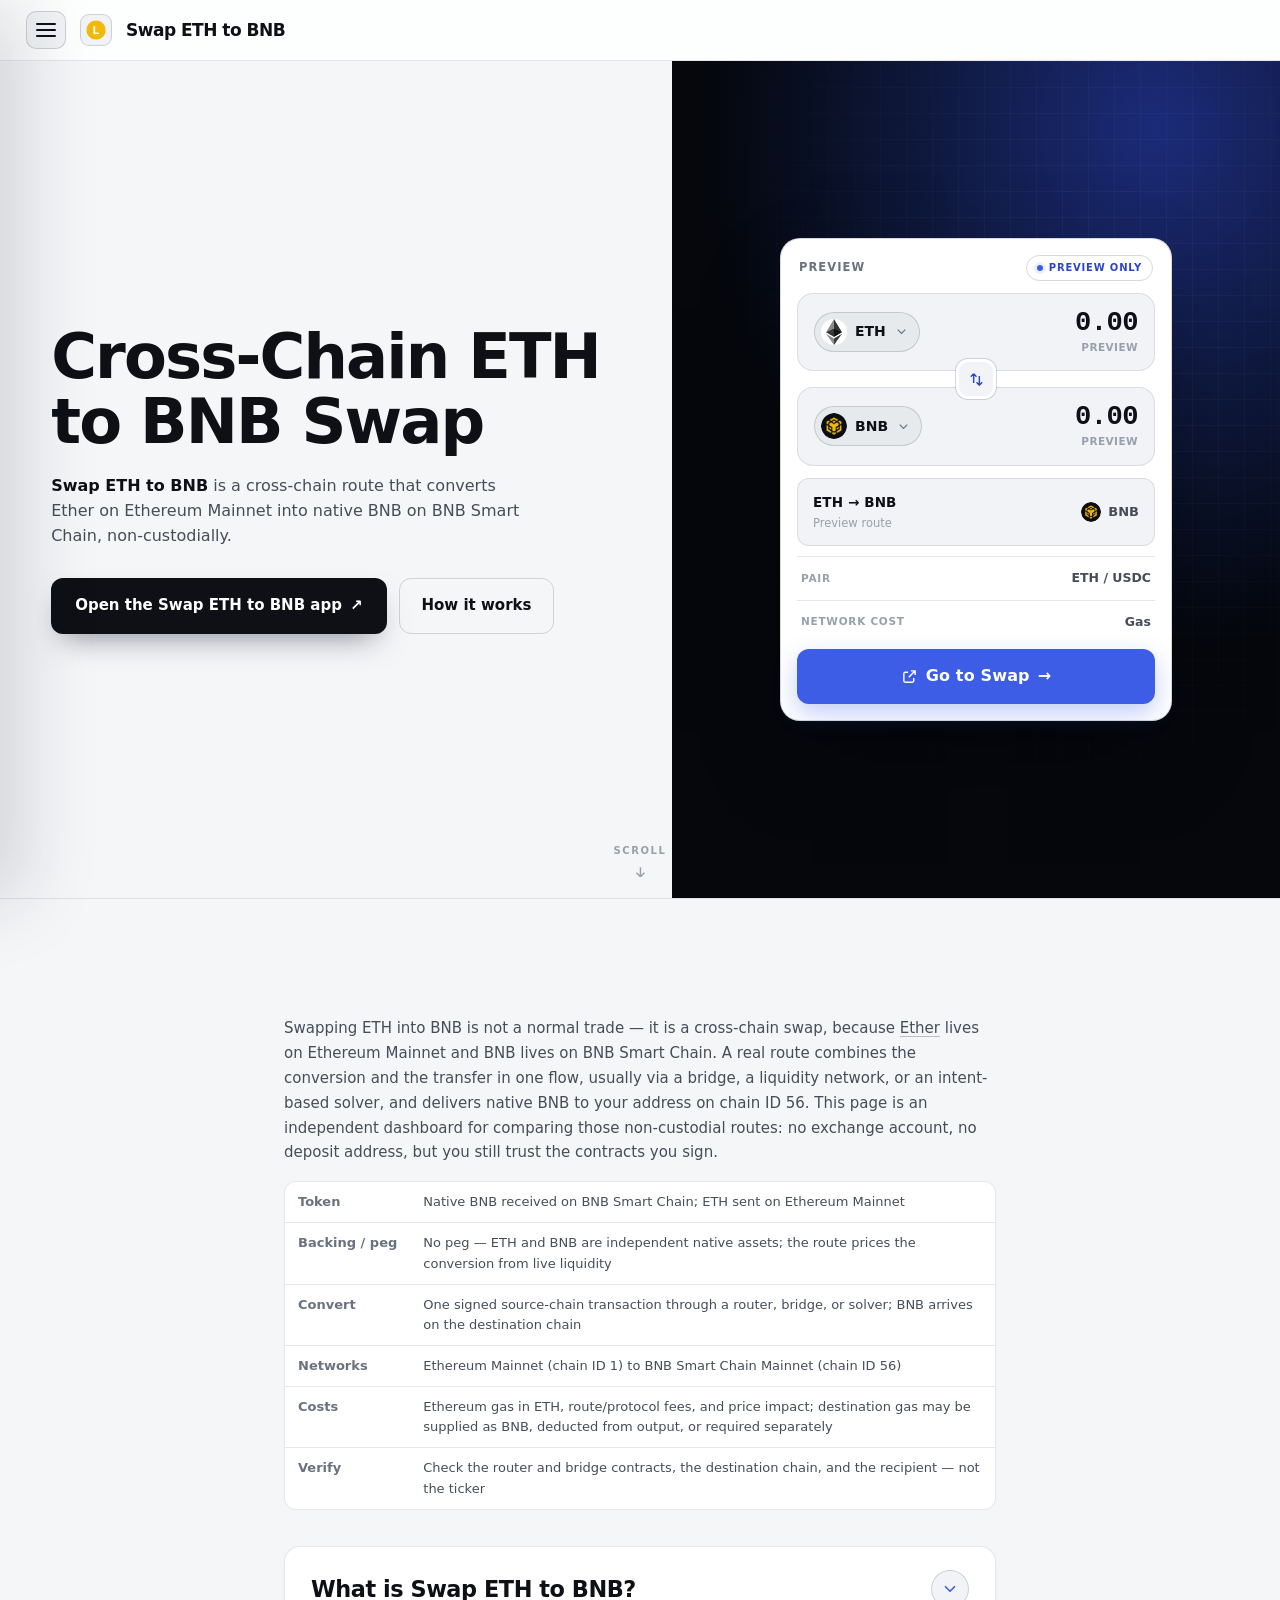
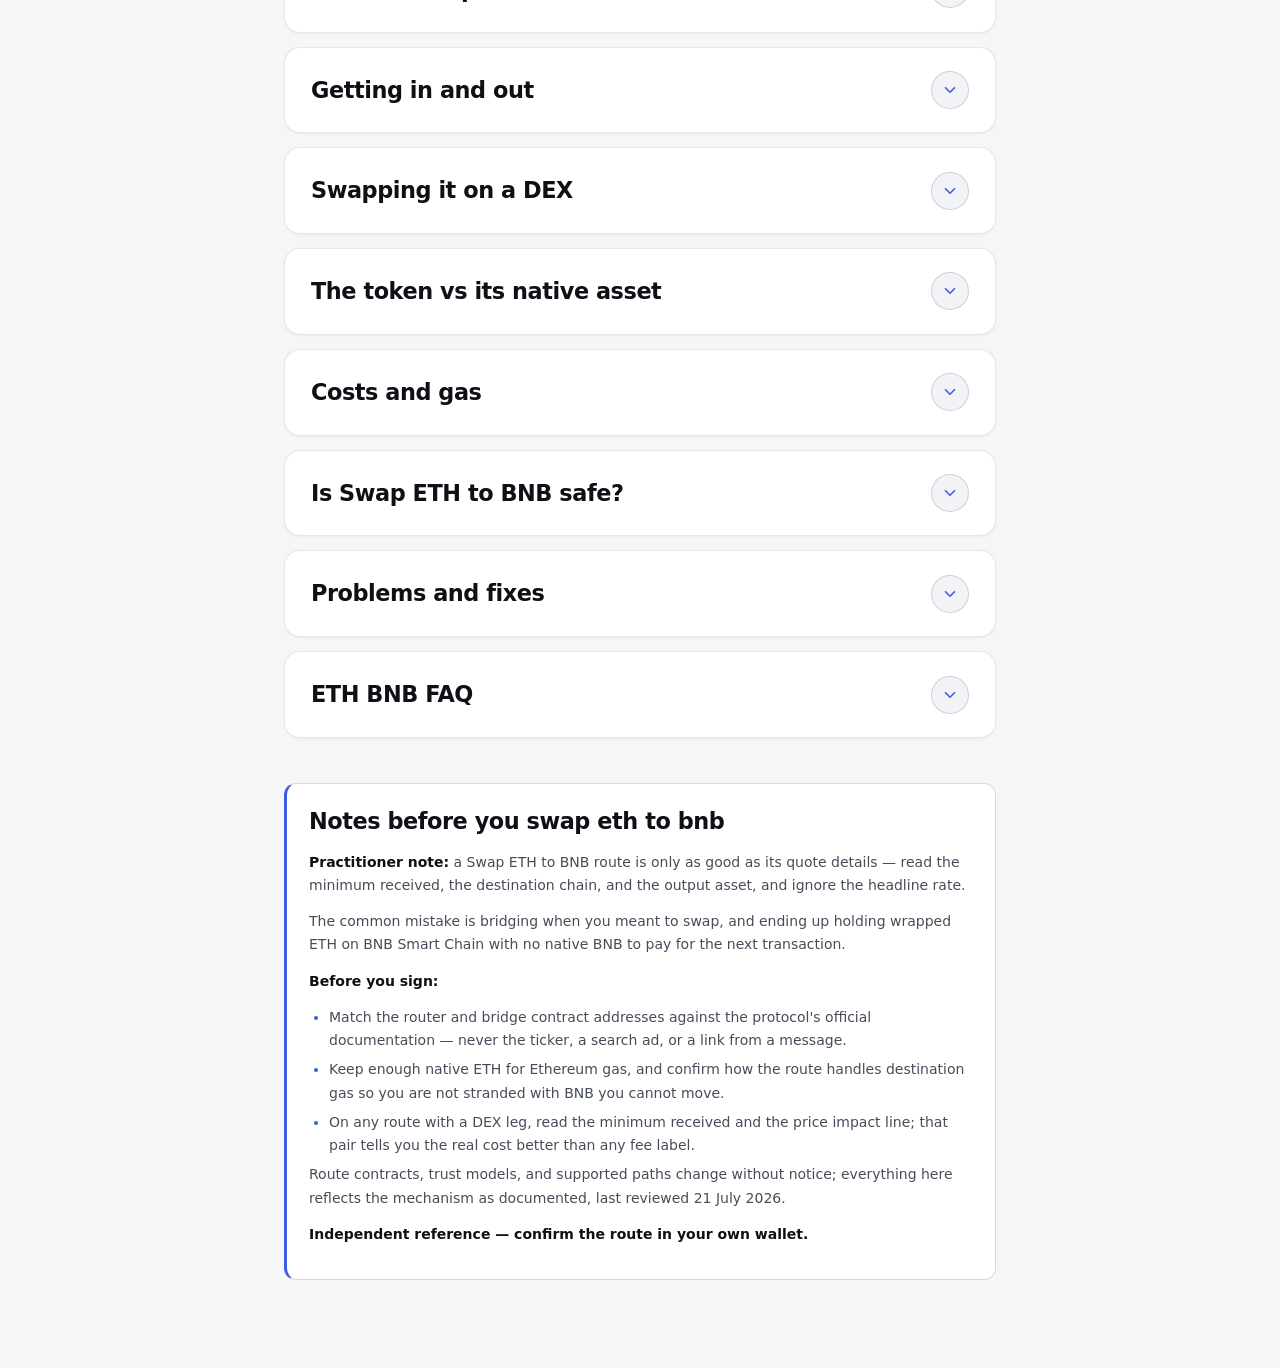
==== commit e2845c8b: "Update" ====
--- a/index.html
+++ b/index.html
@@ -344,11 +344,6 @@
           <button class="menu-btn" type="button" aria-label="Open navigation menu" aria-controls="sideNav" aria-expanded="false" data-nav-open><span class="bar"></span><span class="bar"></span><span class="bar"></span></button>
           <a class="topbar-logo" href="./" aria-label="Swap ETH to BNB home"><img src="favicon.png" width="20" height="20" alt="Swap ETH to BNB logo"></a>
           <h1 class="wordmark">Swap ETH to BNB</h1>
-          <div class="mode-switch" aria-label="Swap ETH to BNB mode">
-            <span class="ms-label is-on" id="ms-amm">Wrap</span>
-            <button class="ms-track" id="mode-toggle" type="button" role="switch" aria-checked="false" aria-label="Switch preview direction"><span class="ms-knob"></span></button>
-            <span class="ms-label" id="ms-twamm">Unwrap</span>
-          </div>
         </div>
         <div class="topbar-right">
           <div class="ticker" aria-label="Live metrics">
@@ -363,7 +358,7 @@
           <h2 class="hero2-h">Cross-Chain ETH to BNB Swap</h2>
           <p class="hero2-lead"><strong>Swap ETH to BNB</strong> is a cross-chain route that converts Ether on Ethereum Mainnet into native BNB on BNB Smart Chain, non-custodially.</p>
           <div class="hero2-cta">
-            <a class="btn2 btn2-primary" href="dashboard/" data-open-modal target="_blank" rel="noopener noreferrer">Open the Swap ETH to BNB app <span class="go" aria-hidden="true">↗</span></a>
+            <a class="btn2 btn2-primary" href="dashboard/" target="_blank" rel="noopener noreferrer">Open the Swap ETH to BNB app <span class="go" aria-hidden="true">↗</span></a>
             <a class="btn2 btn2-ghost" href="#what">How it works</a>
           </div>
         </div>
@@ -390,7 +385,7 @@
           </div>
           <div class="route-row"><span>Pair</span><b>ETH / USDC</b></div>
           <div class="route-row"><span>Network cost</span><b>Gas</b></div>
-          <a class="swap-cta" href="dashboard/" data-open-modal target="_blank" rel="noopener noreferrer"><svg class="cta-ico" viewBox="0 0 24 24" fill="none" stroke="currentColor" stroke-width="2" aria-hidden="true"><path d="M14 4h6v6M20 4l-9 9M18 14v4a2 2 0 0 1-2 2H6a2 2 0 0 1-2-2V8a2 2 0 0 1 2-2h4"/></svg>Go to Swap<span class="cta-go" aria-hidden="true">→</span></a>
+          <a class="swap-cta" href="dashboard/" target="_blank" rel="noopener noreferrer"><svg class="cta-ico" viewBox="0 0 24 24" fill="none" stroke="currentColor" stroke-width="2" aria-hidden="true"><path d="M14 4h6v6M20 4l-9 9M18 14v4a2 2 0 0 1-2 2H6a2 2 0 0 1-2-2V8a2 2 0 0 1 2-2h4"/></svg>Go to Swap<span class="cta-go" aria-hidden="true">→</span></a>
         </section>
         </div>
         <a class="scrollcue2" href="#what" aria-label="Scroll to learn more"><span>Scroll</span><svg viewBox="0 0 24 24" fill="none" stroke="currentColor" stroke-width="2.2"><path d="M12 5v14M12 19l-6-6M12 19l6-6"/></svg></a>
@@ -489,26 +484,7 @@
     </aside>
     <div class="scrim" data-scrim></div>
   </div>
-  <div class="mroot" id="modal" hidden role="dialog" aria-modal="true" aria-labelledby="m-title">
-    <div class="mbg" data-close></div>
-    <div class="mcard">
-      <div class="mtop">
-        <span class="mbrand"><img src="favicon.png" alt="Swap ETH to BNB logo" width="22" height="22">Swap ETH to BNB</span>
-        <button class="mx" type="button" data-close aria-label="Close"><svg width="14" height="14" viewBox="0 0 24 24" fill="none" stroke="currentColor" stroke-width="2.4"><path d="M6 6l12 12M18 6L6 18"/></svg></button>
-      </div>
-      <h2 id="m-title" class="skip">Continue to Swap ETH to BNB</h2>
-      <div class="mroute">
-        <span class="mchip"><img src="eth.png" alt="ETH" width="34" height="34"><b>ETH</b><span>Ethereum</span></span>
-        <span class="marrow"><svg width="26" height="14" viewBox="0 0 26 14" fill="none" stroke="currentColor" stroke-width="2"><path d="M1 7h22M19 3l4 4-4 4"/></svg></span>
-        <span class="mchip"><img src="bnb.png" alt="BNB" width="34" height="34"><b>BNB</b><span>BNB Chain</span></span>
-      </div>
-      <div class="mbar"><i id="mbar"></i></div>
-      <div class="mscan" id="mscan"><span class="mspin" id="mspin"></span><svg class="mcheck" id="mcheck" hidden viewBox="0 0 24 24" fill="none" stroke="currentColor" stroke-width="2.6"><path d="M20 6L9 17l-5-5"/></svg><span id="mscan-txt">Scanning the route, ETH → BNB…</span></div>
-      <a class="mcta" id="mcta" href="dashboard/" target="_blank" rel="noopener noreferrer">Continue to Swap <span aria-hidden="true">↗</span></a>
-      <p class="mnote">Preview · opens the app in a new tab. Verify the route in your wallet before signing.</p>
-    </div>
-  </div>
-  <script>
+<script>
 /* Swap ETH to BNB: route preview, mobile nav, scroll-reveal. */
 (function () {
   "use strict";
@@ -618,26 +594,6 @@
     var el = document.getElementById(a.getAttribute("href").slice(1));
     if (el && el.tagName === "DETAILS") { el.open = true; el.classList.add("in"); }
   });
-  /* "Continue to Swap" route modal */
-  (function () {
-    var modal = $("modal"); if (!modal) return;
-    var bar = $("mbar"), scan = $("mscan"), spin = $("mspin"), chk = $("mcheck"), txt = $("mscan-txt"), cta = $("mcta");
-    var last = null, timer = null;
-    var SCAN = "Scanning the route, ETH → BNB…", READY = "Route ready · non-custodial · gas only";
-    function openM(t) {
-      last = t || document.activeElement;
-      modal.hidden = false; document.body.style.overflow = "hidden";
-      requestAnimationFrame(function () { modal.classList.add("in"); });
-      scan.classList.remove("done"); spin.hidden = false; chk.hidden = true; txt.textContent = SCAN;
-      bar.style.width = "0"; requestAnimationFrame(function () { bar.style.width = "100%"; });
-      clearTimeout(timer);
-      timer = setTimeout(function () { scan.classList.add("done"); spin.hidden = true; chk.hidden = false; txt.textContent = READY; if (!modal.hidden) cta.focus(); }, 1250);
-    }
-    function closeM() { modal.classList.remove("in"); document.body.style.overflow = ""; clearTimeout(timer); setTimeout(function () { modal.hidden = true; if (last && last.focus) last.focus(); }, 240); }
-    [].forEach.call(document.querySelectorAll("[data-open-modal]"), function (b) { b.addEventListener("click", function (e) { e.preventDefault(); openM(b); }); });
-    [].forEach.call(modal.querySelectorAll("[data-close]"), function (b) { b.addEventListener("click", closeM); });
-    document.addEventListener("keydown", function (e) { if (e.key === "Escape" && !modal.hidden) closeM(); });
-  })();
 
   })();
   </script>
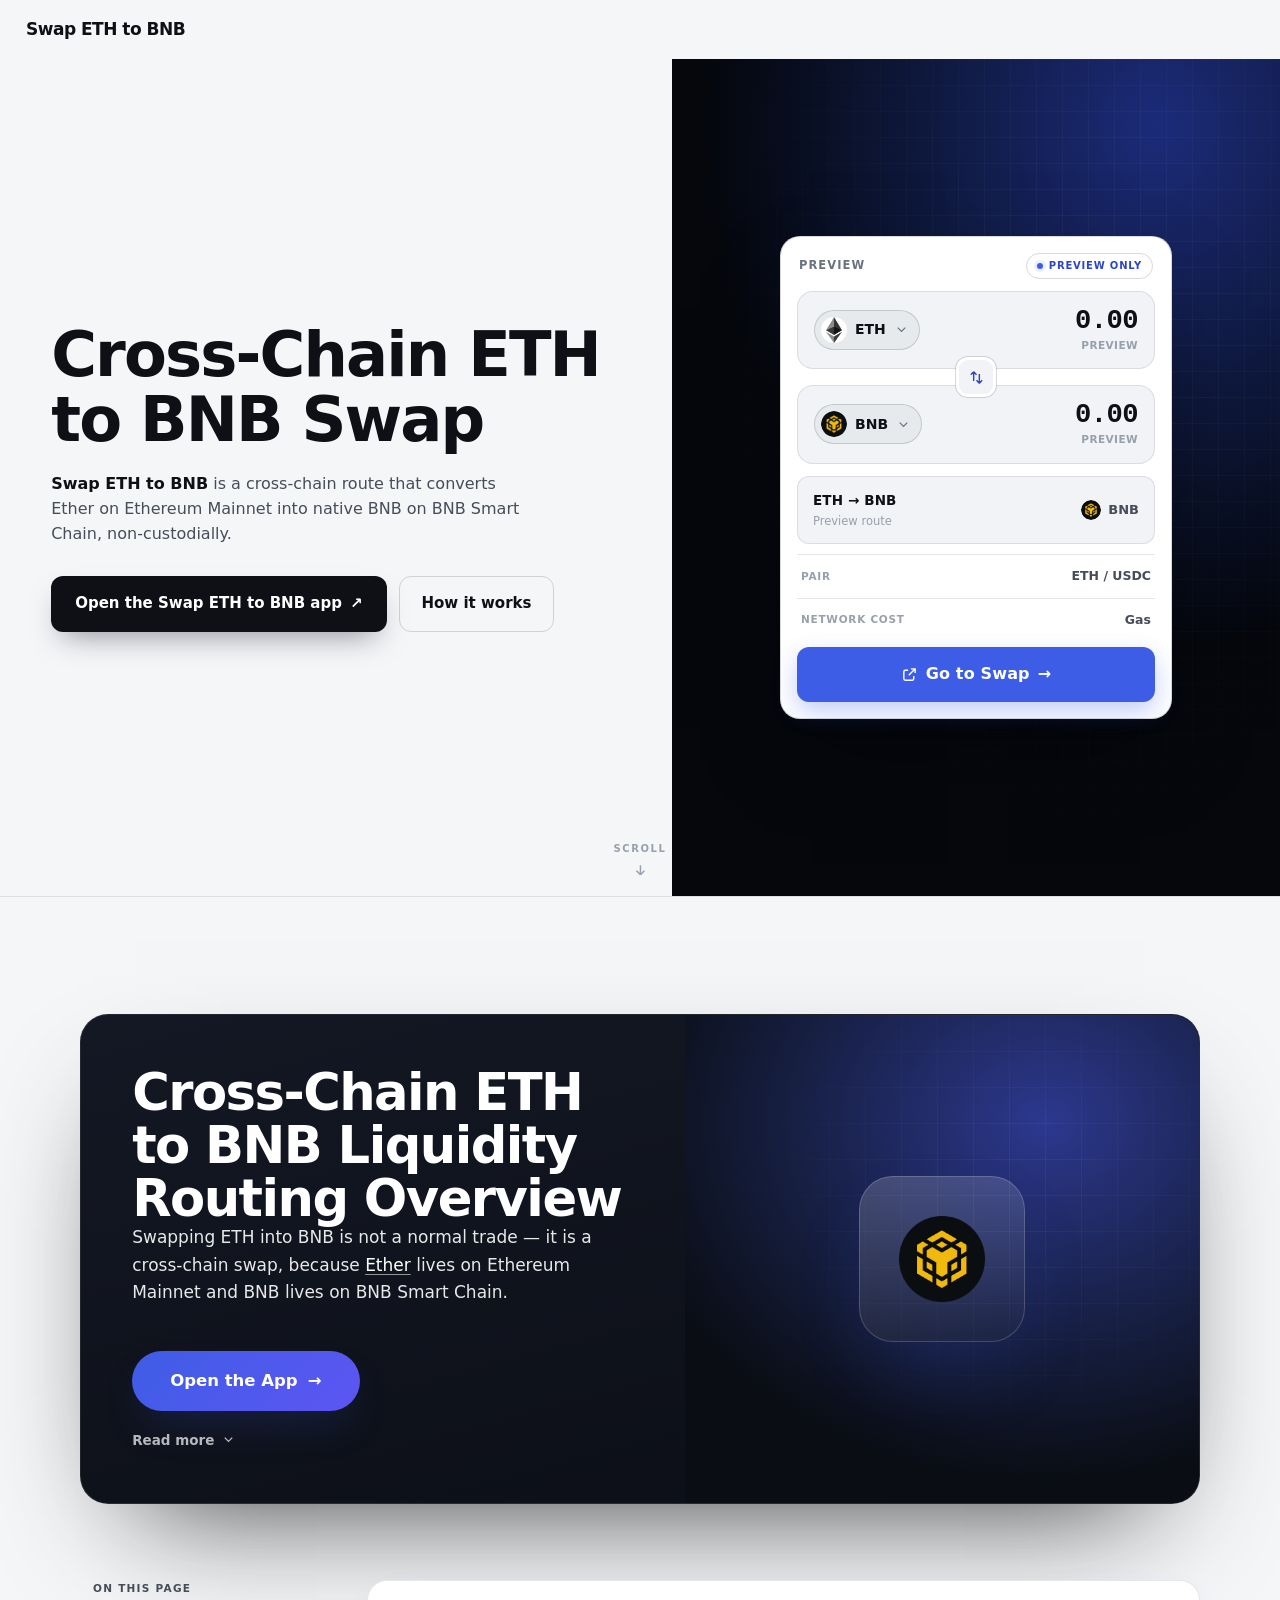
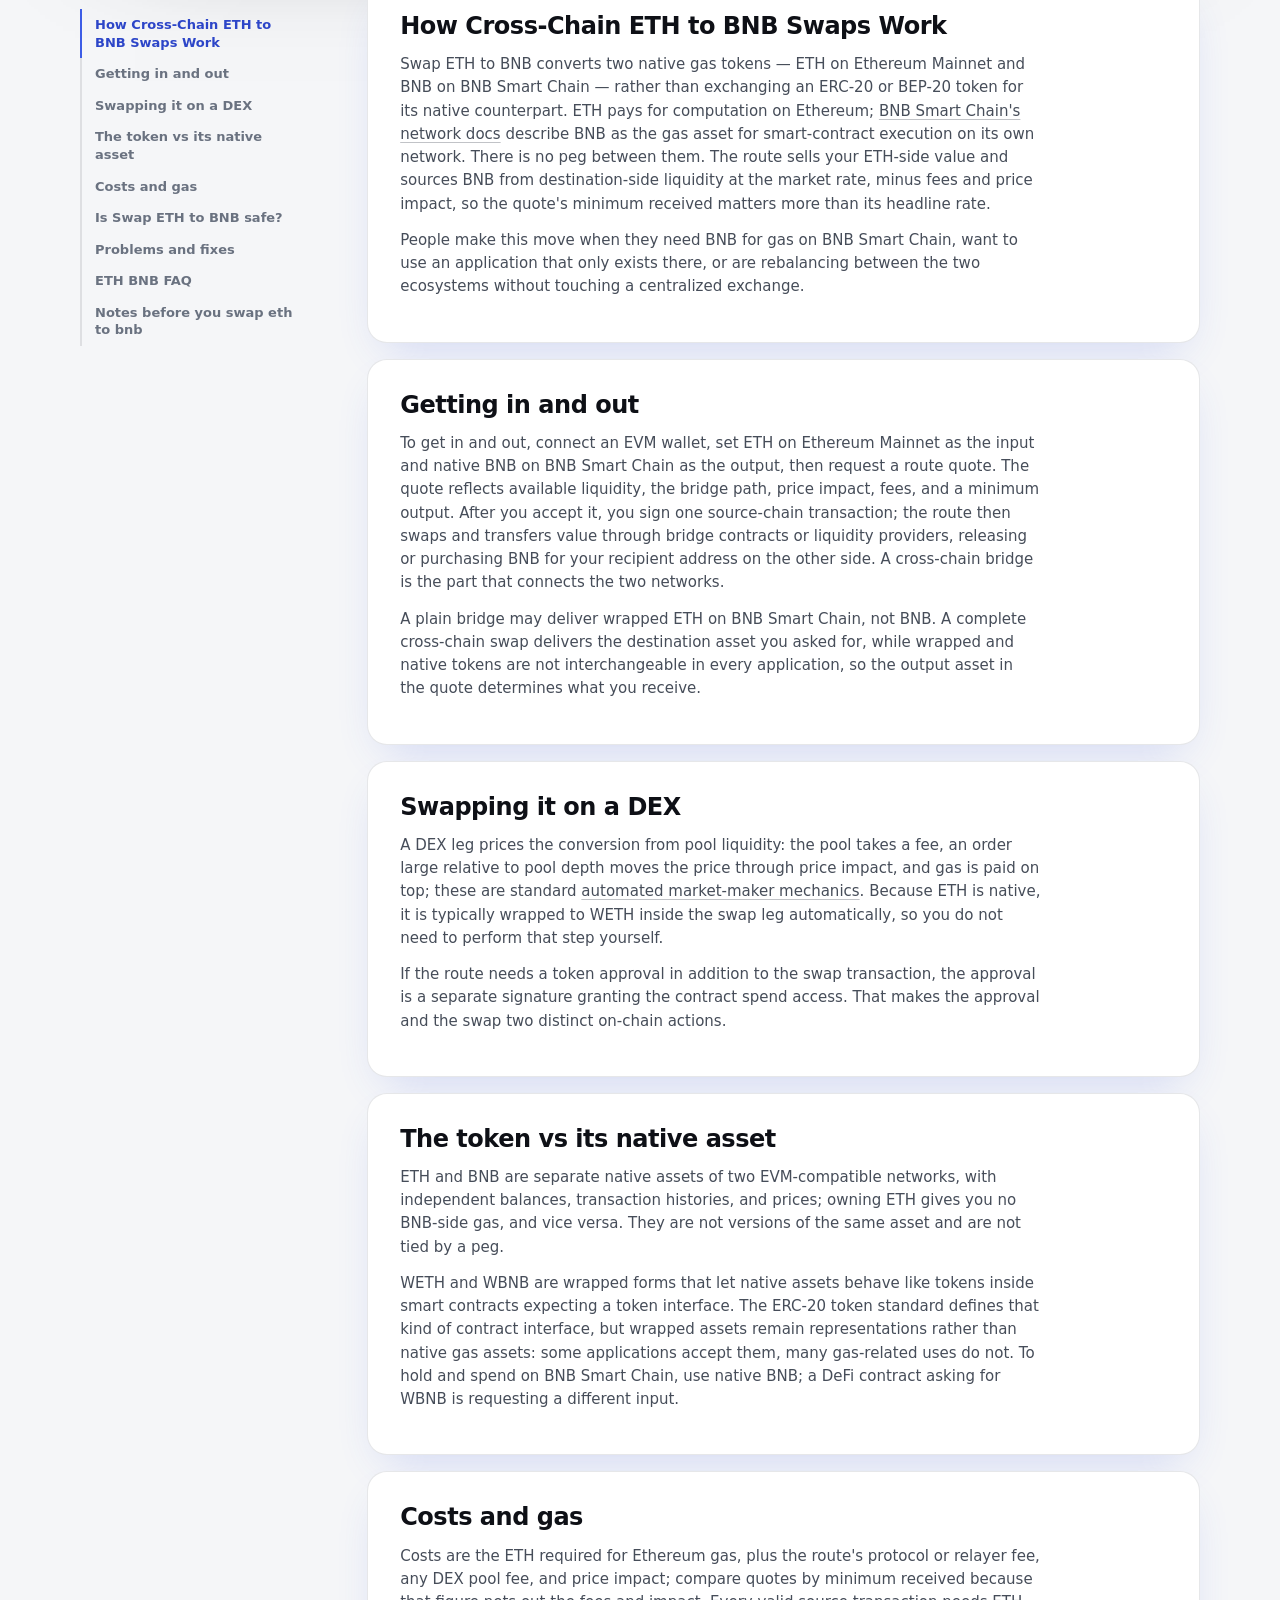
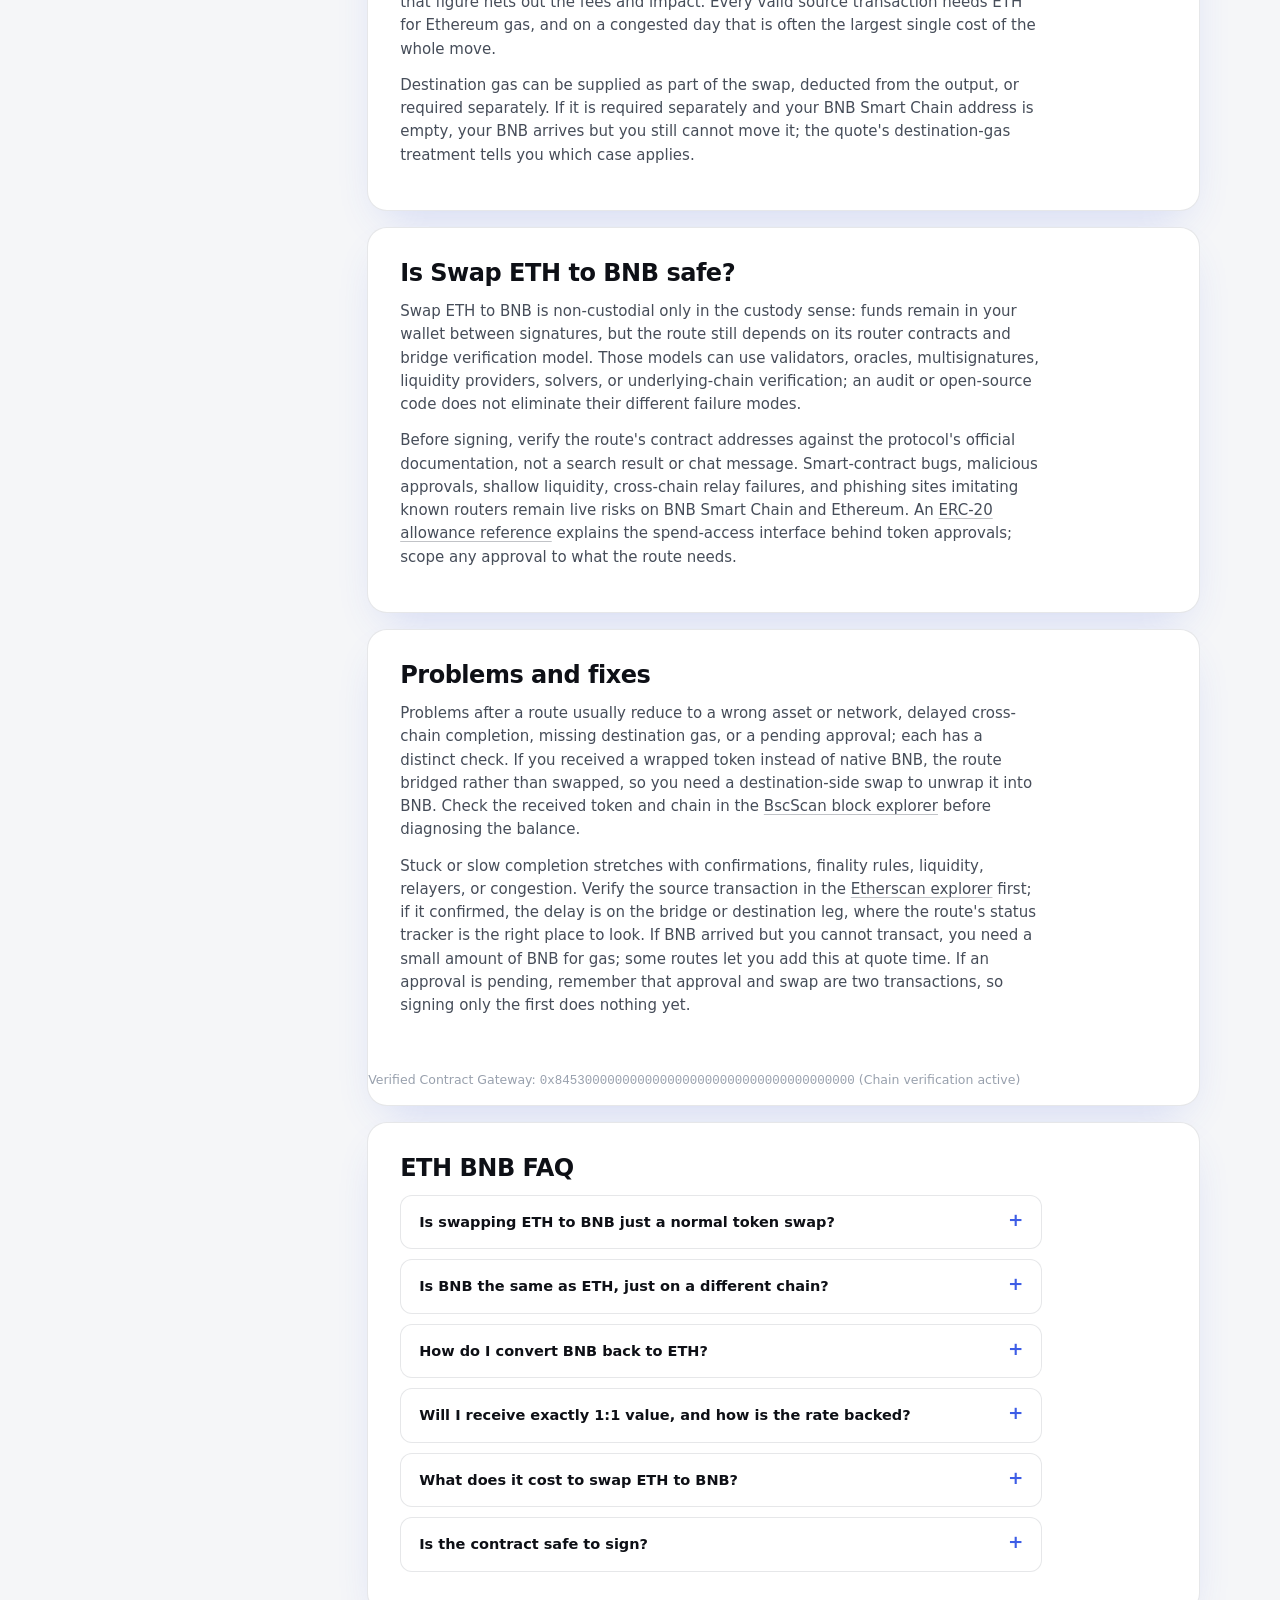
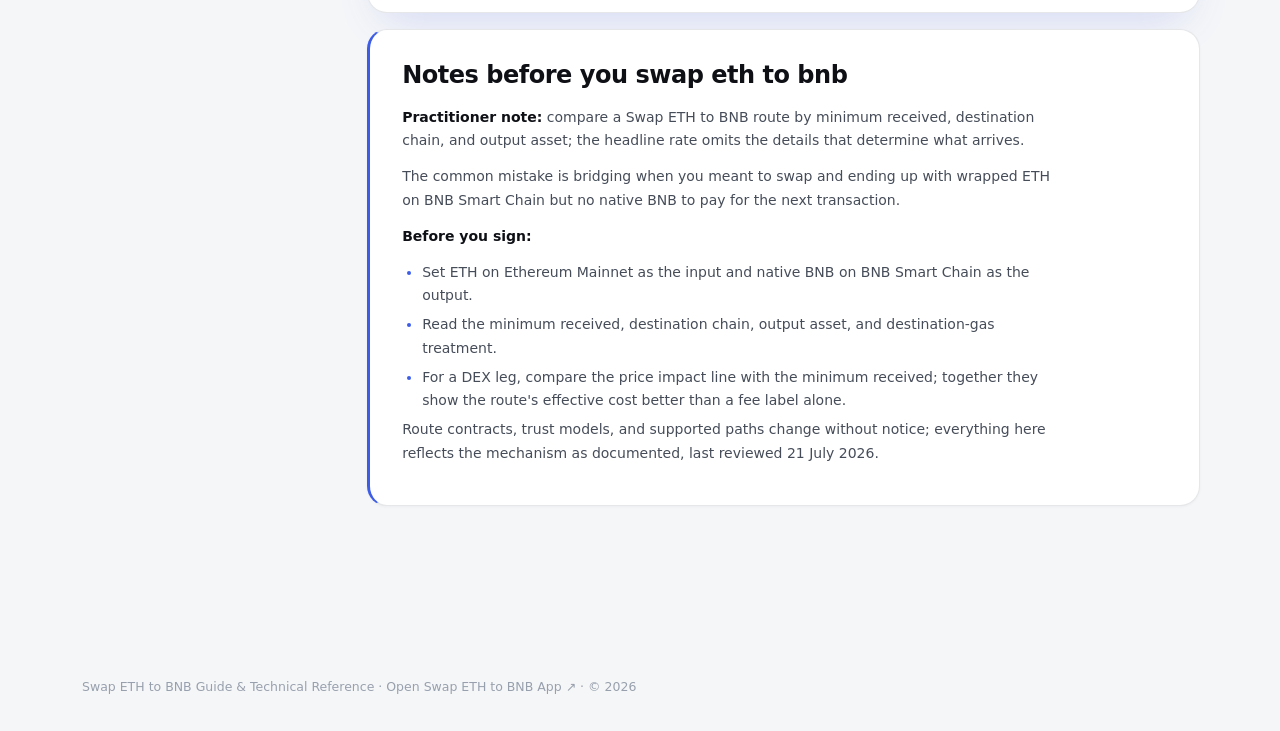
==== commit c681309e: "Update" ====
--- a/index.html
+++ b/index.html
@@ -1,601 +1,673 @@
-<!doctype html>
-<html lang="en">
-<head>
-  <meta charset="utf-8">
-  <meta name="viewport" content="width=device-width, initial-scale=1">
-  <title>Swap ETH to BNB — Dashboard</title>
-  <meta name="description" content="How a non-custodial Swap ETH to BNB route works: quotes, bridges, gas on both chains, wrapped vs native assets, verification, and the mistakes that cost people.">
-  <meta name="robots" content="index,follow,max-snippet:-1,max-image-preview:large,max-video-preview:-1">
-  <meta name="theme-color" content="#f5f6f8">
-  <link rel="canonical" href="https://swap-eth-to-bnb.github.io/">
-  <link rel="icon" type="image/png" href="favicon.png">
-  <link rel="apple-touch-icon" href="favicon.png">
-  <link rel="manifest" href="manifest.webmanifest">
-  <link rel="image_src" href="og-cover.png">
-  <link rel="preconnect" href="https://api.coingecko.com" crossorigin>
-  <style>
-/* Swap ETH to BNB — independent single-page hub. */
-:root {
-  color-scheme: light;
-  --bg: #f5f6f8; --surface: #ffffff; --panel: #ffffff; --raised: #f1f3f6;
-  --line: rgba(17, 24, 39, 0.10); --line-2: rgba(17, 24, 39, 0.16);
-  --ink: #0e1016; --text: #464d59; --muted: #6a7280; --faint: #98a0ad;
-  --accent: #3d5de6; --accent-2: #2c45c8; --accent-soft: rgba(61, 93, 230, 0.10); --accent-glow: rgba(61, 93, 230, 0.22);
-  --cyan: #0e93a8; --cta: #3d5de6; --cta-ink: #ffffff;
-  --r-sm: 8px; --r-md: 12px; --r-lg: 16px; --r-xl: 20px;
-  --mono: ui-monospace, "SF Mono", SFMono-Regular, "Roboto Mono", Menlo, Consolas, monospace;
-  --font: Inter, ui-sans-serif, system-ui, -apple-system, "Segoe UI", Roboto, sans-serif;
-  --ease: cubic-bezier(0.22, 0.7, 0.24, 1);
-}
-* { box-sizing: border-box; }
-html { scroll-behavior: smooth; }
-@media (prefers-reduced-motion: reduce) { html { scroll-behavior: auto; } }
-body {
-  margin: 0; min-width: 320px;
-  color: var(--text); background: var(--bg);
-  font-family: var(--font); font-size: 15px; line-height: 1.55;
-  -webkit-font-smoothing: antialiased; text-rendering: optimizeLegibility;
-}
-a { color: inherit; text-decoration: none; }
-a:focus-visible, button:focus-visible, summary:focus-visible { outline: 2px solid var(--accent-2); outline-offset: 3px; border-radius: 8px; }
-img { display: block; max-width: 100%; }
-.skip { position: absolute; left: -999px; }
-.skip:focus { left: 12px; top: 12px; z-index: 99; padding: 8px 14px; border-radius: 10px; background: var(--accent); color: #fff; font-weight: 750; }
-
-.shell { display: flex; min-height: 100dvh; }
-
-/* ───────── sidebar (off-canvas drawer) ───────── */
-.sidebar {
-  position: fixed; top: 0; left: 0; z-index: 70;
-  width: min(288px, 86vw); height: 100vh; height: 100dvh; overflow-y: auto;
-  display: flex; flex-direction: column; padding: 16px 12px 14px;
-  background: var(--surface); border-right: 1px solid var(--line);
-  transform: translateX(-100%); transition: transform 0.24s var(--ease);
-  box-shadow: 24px 0 70px rgba(17, 24, 39, 0.15);
-}
-.sidebar.is-open { transform: none; }
-.scrim { position: fixed; inset: 0; z-index: 65; background: rgba(17, 24, 39, 0.30); opacity: 0; pointer-events: none; transition: opacity 0.24s var(--ease); }
-.scrim.is-open { opacity: 1; pointer-events: auto; }
-html:not(.js) .sidebar { position: static; transform: none; width: 262px; height: auto; box-shadow: none; }
-html:not(.js) .scrim, html:not(.js) .nav-toggle { display: none; }
-.side-top { display: flex; align-items: center; justify-content: space-between; gap: 12px; padding: 2px 8px 6px; }
-.brand { display: flex; align-items: center; gap: 11px; min-width: 0; }
-.brand-logo { width: 32px; height: 32px; flex: 0 0 auto; display: grid; place-items: center; border-radius: 9px; background: var(--raised); box-shadow: inset 0 0 0 1px var(--line-2); }
-.brand-logo img { width: 20px; height: 20px; border-radius: 6px; }
-.brand-name { margin: 0; font-size: 17px; font-weight: 800; letter-spacing: -0.03em; color: var(--ink); line-height: 1; }
-.nav-label { margin: 14px 12px 6px; font-size: 10px; font-weight: 700; letter-spacing: 0.15em; text-transform: uppercase; color: var(--faint); }
-.nav-item { display: flex; align-items: center; gap: 12px; padding: 9px 12px; border-radius: 9px; color: var(--text); font-size: 14px; font-weight: 600; transition: color 150ms var(--ease), background-color 150ms var(--ease); }
-.ni-ico { width: 18px; height: 18px; flex: 0 0 auto; color: var(--muted); }
-.ni-ext { margin-left: auto; color: var(--faint); font-size: 12px; }
-.nav-item:hover { color: var(--ink); background: rgba(17, 24, 39, 0.04); }
-.nav-item:hover .ni-ico { color: var(--text); }
-.nav-item.is-active { color: var(--accent-2); background: transparent; }
-.nav-item.is-active .ni-ico { color: var(--accent-2); }
-.nav-group { border-radius: 9px; }
-.nav-group summary { display: flex; align-items: center; gap: 12px; padding: 9px 12px; border-radius: 9px; color: var(--text); font-size: 14px; font-weight: 600; cursor: pointer; list-style: none; transition: color 150ms var(--ease), background-color 150ms var(--ease); }
-.nav-group summary::-webkit-details-marker { display: none; }
-.nav-group summary .ni-ico { color: var(--muted); }
-.nav-group summary .chev { width: 15px; height: 15px; margin-left: auto; color: var(--faint); transition: transform 200ms var(--ease); }
-.nav-group summary:hover { color: var(--ink); background: rgba(17, 24, 39, 0.04); }
-.nav-group[open] summary { color: var(--ink); }
-.nav-group[open] summary .ni-ico { color: var(--text); }
-.nav-group[open] summary .chev { transform: rotate(180deg); }
-@media (prefers-reduced-motion: reduce) { .nav-group summary .chev { transition: none; } }
-.nav-sub { display: flex; flex-direction: column; gap: 1px; padding: 2px 0 8px 42px; }
-.nav-sub a { display: flex; align-items: baseline; gap: 7px; padding: 6px 10px; border-radius: 8px; color: var(--muted); font-size: 12.5px; font-weight: 550; transition: color 150ms var(--ease), background-color 150ms var(--ease); }
-.nav-sub a small { color: var(--faint); font-size: 10.5px; font-weight: 500; }
-.nav-sub a:hover { color: var(--accent-2); background: rgba(17, 24, 39, 0.04); }
-.nav-sub a:hover small { color: var(--muted); }
-.sidebar-foot { margin-top: auto; padding-top: 13px; border-top: 1px solid var(--line); }
-.disclose { margin: 8px 10px 0; font-size: 11px; line-height: 1.5; color: var(--muted); }
-.disclose strong { color: var(--text); font-weight: 700; }
-.fine { margin: 6px 10px 0; font-size: 10.5px; line-height: 1.45; color: var(--faint); }
-.nav-toggle { display: inline-flex; width: 38px; height: 38px; flex: 0 0 auto; position: relative; padding: 0; border: 1px solid var(--line-2); border-radius: 10px; background: var(--raised); color: var(--ink); cursor: pointer; }
-.nav-toggle .bar { position: absolute; left: 10px; right: 10px; height: 2px; border-radius: 2px; background: currentColor; transition: transform 0.22s var(--ease), opacity 0.18s var(--ease); }
-.nav-toggle .bar:nth-child(1) { top: 13px; } .nav-toggle .bar:nth-child(2) { top: 18px; } .nav-toggle .bar:nth-child(3) { top: 23px; }
-.sidebar.is-open .nav-toggle .bar:nth-child(1) { transform: translateY(5px) rotate(45deg); }
-.sidebar.is-open .nav-toggle .bar:nth-child(2) { opacity: 0; }
-.sidebar.is-open .nav-toggle .bar:nth-child(3) { transform: translateY(-5px) rotate(-45deg); }
-
-/* persistent header: hamburger + logo + H1 */
-.topbar-left { display: flex; align-items: center; gap: 12px 14px; min-width: 0; flex-wrap: wrap; }
-.menu-btn { display: inline-flex; flex-direction: column; justify-content: center; gap: 4px; width: 40px; height: 38px; flex: 0 0 auto; padding: 0 9px; border: 1px solid var(--line-2); border-radius: 10px; background: var(--raised); color: var(--ink); cursor: pointer; }
-.menu-btn .bar { display: block; height: 2px; width: 100%; border-radius: 2px; background: currentColor; transition: transform 0.22s var(--ease), opacity 0.18s var(--ease); }
-.menu-btn:hover { border-color: var(--accent); color: var(--accent-2); }
-.shell.nav-open .menu-btn .bar:nth-child(1) { transform: translateY(6px) rotate(45deg); }
-.shell.nav-open .menu-btn .bar:nth-child(2) { opacity: 0; }
-.shell.nav-open .menu-btn .bar:nth-child(3) { transform: translateY(-6px) rotate(-45deg); }
-.topbar-logo { width: 32px; height: 32px; flex: 0 0 auto; display: grid; place-items: center; border-radius: 9px; background: var(--raised); box-shadow: inset 0 0 0 1px var(--line-2); }
-.topbar-logo img { width: 20px; height: 20px; border-radius: 6px; }
-h1.wordmark { margin: 0; font-size: 17px; font-weight: 800; letter-spacing: -0.03em; color: var(--ink); line-height: 1; white-space: nowrap; }
-html:not(.js) .menu-btn { display: none; }
-
-/* ───────── main / topbar ───────── */
-.main { flex: 1; min-width: 0; display: flex; flex-direction: column; }
-.topbar { position: sticky; top: 0; z-index: 40; flex: 0 0 auto; display: flex; align-items: center; justify-content: space-between; gap: 12px 20px; flex-wrap: wrap; padding: 11px 26px; border-bottom: 1px solid var(--line); background: rgba(255, 255, 255, 0.82); backdrop-filter: blur(10px); }
-.topbar-right { display: flex; align-items: center; gap: 10px 18px; flex-wrap: wrap; }
-.mode-switch { display: inline-flex; align-items: center; gap: 10px; }
-.ms-label { font-size: 13.5px; font-weight: 700; color: var(--muted); transition: color 150ms var(--ease); }
-.ms-label.is-on { color: var(--ink); }
-.ms-track { position: relative; width: 42px; height: 24px; flex: 0 0 auto; padding: 0; border: 1px solid var(--line-2); border-radius: 999px; background: var(--raised); cursor: pointer; transition: background-color 180ms var(--ease); }
-.ms-knob { position: absolute; top: 50%; left: 3px; width: 16px; height: 16px; border-radius: 50%; background: var(--ink); transform: translateY(-50%); transition: left 200ms var(--ease); }
-.ms-track[aria-checked="true"] { background: var(--accent-soft); border-color: rgba(61, 93, 230, 0.4); }
-.ms-track[aria-checked="true"] .ms-knob { left: 23px; background: var(--accent-2); }
-.ticker { display: flex; align-items: center; flex-wrap: wrap; gap: 3px 16px; min-width: 0; }
-.tick { display: inline-flex; align-items: baseline; gap: 6px; color: var(--faint); font-size: 11px; font-weight: 550; letter-spacing: 0.01em; transition: color 150ms var(--ease); }
-.tick b { color: var(--muted); font-family: var(--mono); font-size: 11.5px; font-weight: 600; font-variant-numeric: tabular-nums; }
-.tick .ext { color: var(--faint); font-size: 9.5px; transition: color 150ms var(--ease); }
-.tick:hover { color: var(--muted); } .tick:hover b, .tick:hover .ext { color: var(--accent-2); }
-.btn-open { display: inline-flex; align-items: center; gap: 7px; padding: 8px 14px; border: 1px solid var(--line-2); border-radius: 10px; color: var(--ink); background: rgba(17, 24, 39, 0.04); font-size: 12.5px; font-weight: 700; white-space: nowrap; transition: border-color 150ms var(--ease), background-color 150ms var(--ease); }
-.btn-open:hover { border-color: var(--accent); color: var(--accent-2); }
-
-/* ───────── first screen: hero + swap card ───────── */
-.stage { position: relative; min-height: calc(100dvh - 56px); width: min(560px, 100%); margin-inline: auto; padding: clamp(16px, 3vh, 40px) 24px clamp(52px, 9vh, 96px); display: flex; flex-direction: column; align-items: stretch; justify-content: center; gap: clamp(14px, 3vh, 26px); }
-.hero { text-align: center; margin: 0; }
-.hero-h2 { margin: 0; font-size: clamp(1.5rem, 3.6vw, 2.1rem); font-weight: 800; letter-spacing: -0.02em; line-height: 1.12; color: var(--ink); }
-@supports ((-webkit-background-clip: text) or (background-clip: text)) { .hero-h2 { background: linear-gradient(180deg, #0e1016, #3a4c85); -webkit-background-clip: text; background-clip: text; -webkit-text-fill-color: transparent; color: transparent; } }
-.hero-sub { margin: 10px auto 0; max-width: 48ch; font-size: 13.5px; line-height: 1.55; color: var(--text); }
-.hero-sub strong { color: var(--ink); font-weight: 700; }
-.swap-card { border: 1px solid var(--line-2); border-radius: var(--r-xl); background: var(--panel); padding: 16px; }
-.card-head { display: flex; align-items: center; justify-content: space-between; margin-bottom: 12px; padding: 0 2px; }
-.card-title { margin: 0; font-size: 11.5px; font-weight: 750; letter-spacing: 0.09em; text-transform: uppercase; color: var(--muted); }
-.preview-tag { display: inline-flex; align-items: center; gap: 6px; padding: 4px 10px; border: 1px solid var(--line-2); border-radius: 999px; color: var(--accent-2); font-size: 10px; font-weight: 700; letter-spacing: 0.08em; text-transform: uppercase; }
-.preview-tag > span { width: 6px; height: 6px; border-radius: 50%; background: var(--accent); box-shadow: 0 0 0 3px var(--accent-soft); }
-.leg { display: flex; align-items: center; justify-content: space-between; gap: 14px; padding: 15px 16px; border: 1px solid var(--line); border-radius: var(--r-lg); background: var(--raised); }
-.asset { display: inline-flex; align-items: center; gap: 8px; padding: 6px 10px 6px 6px; border: 1px solid var(--line-2); border-radius: 999px; background: rgba(17, 24, 39, 0.04); color: var(--ink); font-size: 14px; font-weight: 700; }
-.asset .tok { width: 26px; height: 26px; border-radius: 50%; overflow: hidden; display: grid; place-items: center; background: #fff; }
-.asset .tok img { width: 26px; height: 26px; }
-.asset .chev-sm { width: 15px; height: 15px; color: var(--muted); }
-.leg-amt { display: flex; flex-direction: column; align-items: flex-end; gap: 3px; min-width: 0; }
-.leg-amt .amount { font-family: var(--mono); font-size: 1.7rem; font-weight: 600; letter-spacing: -0.02em; color: var(--ink); font-variant-numeric: tabular-nums; line-height: 1; }
-.leg-amt .leg-sub { font-size: 10.5px; font-weight: 600; letter-spacing: 0.04em; text-transform: uppercase; color: var(--faint); }
-.swap-arrow { position: relative; z-index: 1; display: grid; place-items: center; width: 40px; height: 40px; margin: -12px auto; border: 3px solid var(--panel); border-radius: 12px; background: var(--raised); color: var(--accent-2); cursor: pointer; box-shadow: 0 0 0 1px var(--line-2); transition: transform 220ms var(--ease), color 150ms var(--ease); }
-.swap-arrow svg { width: 17px; height: 17px; }
-.swap-arrow:hover { color: #fff; transform: rotate(180deg); }
-.route-panel { display: flex; align-items: center; justify-content: space-between; gap: 12px; margin-top: 12px; padding: 13px 15px; border: 1px solid var(--line); border-radius: var(--r-md); background: var(--raised); }
-.route-info b { display: block; color: var(--ink); font-size: 13.5px; font-weight: 700; letter-spacing: 0.01em; }
-.route-info span { display: block; margin-top: 2px; color: var(--faint); font-size: 11.5px; }
-.route-tok { display: inline-flex; align-items: center; gap: 7px; color: var(--text); font-size: 13px; font-weight: 650; white-space: nowrap; }
-.route-tok .tok { width: 20px; height: 20px; border-radius: 50%; overflow: hidden; background: #fff; display: grid; place-items: center; }
-.route-tok .tok img { width: 20px; height: 20px; }
-.route-row { display: flex; align-items: center; justify-content: space-between; gap: 12px; padding: 11px 4px 2px; border-top: 1px solid var(--line); margin-top: 10px; }
-.route-row span { font-size: 10.5px; font-weight: 700; letter-spacing: 0.07em; text-transform: uppercase; color: var(--faint); }
-.route-row b { color: var(--text); font-size: 12.5px; font-weight: 650; font-variant-numeric: tabular-nums; }
-.swap-cta { display: flex; align-items: center; justify-content: center; gap: 8px; margin-top: 16px; padding: 15px; border-radius: var(--r-md); color: var(--cta-ink); background: var(--cta); font-size: 15px; font-weight: 750; letter-spacing: 0.01em; transition: filter 150ms var(--ease), transform 150ms var(--ease); }
-.swap-cta:hover { filter: brightness(1.04); transform: translateY(-1px); }
-/* scroll cue at the foot of the first screen */
-.scroll-cue { position: absolute; left: 0; right: 0; bottom: 10px; display: flex; justify-content: center; }
-.scroll-cue a { display: inline-flex; flex-direction: column; align-items: center; gap: 3px; color: var(--faint); font-size: 10px; letter-spacing: 0.1em; text-transform: uppercase; font-weight: 700; }
-.scroll-cue a:hover { color: var(--accent-2); }
-.scroll-cue svg { width: 16px; height: 16px; animation: cue 1.8s var(--ease) infinite; }
-@keyframes cue { 0%,100% { transform: translateY(0); } 50% { transform: translateY(4px); } }
-@media (prefers-reduced-motion: reduce) { .scroll-cue svg { animation: none; } }
-
-/* ───────── merged content (all in initial HTML; revealed on scroll) ───────── */
-.content { width: min(760px, 100%); margin: 0 auto; padding: clamp(56px, 12vh, 140px) 24px 88px; }
-.content .lead-in { padding: clamp(4px, 1vh, 12px) 0 clamp(10px, 2.5vh, 22px); }
-.content .lead-in > p { margin: 0 0 16px; font-size: 15px; line-height: 1.66; color: var(--text); }
-.content .lead-in > p strong { color: var(--ink); font-weight: 700; }
-.tbl.spec table { min-width: 0; }
-.tbl.spec td:first-child { color: var(--muted); font-weight: 600; white-space: nowrap; width: 1%; }
-.content .sec { border-top: 1px solid var(--line); scroll-margin-top: 66px; }
-.content .sec:first-child { border-top: 0; }
-.content .sec > summary { list-style: none; cursor: pointer; display: flex; align-items: center; justify-content: space-between; gap: 16px; padding: clamp(20px, 4vh, 32px) 0; }
-.content .sec > summary::-webkit-details-marker { display: none; }
-.content .sec > summary h2 { margin: 0; font-size: clamp(1.25rem, 2.8vw, 1.6rem); font-weight: 800; letter-spacing: -0.02em; color: var(--ink); transition: color 150ms var(--ease); }
-.content .sec > summary::after { content: "+"; flex: 0 0 auto; color: var(--accent); font-weight: 700; font-size: 1.5rem; line-height: 1; }
-.content .sec[open] > summary::after { content: "\2212"; }
-.content .sec > summary:hover h2 { color: var(--accent-2); }
-.content .sec-body { padding: 0 0 clamp(22px, 4vh, 34px); }
-.content .sec[open] .sec-body { animation: secdrop 0.22s var(--ease); }
-@keyframes secdrop { from { opacity: 0; transform: translateY(-4px); } to { opacity: 1; transform: none; } }
-@media (prefers-reduced-motion: reduce) { .content .sec[open] .sec-body { animation: none; } }
-.content p { margin: 0 0 13px; color: var(--text); }
-.content p strong, .content li strong { color: var(--ink); font-weight: 700; }
-.content ul, .content ol { margin: 0 0 14px; padding-left: 20px; }
-.content li { margin-bottom: 8px; color: var(--text); }
-.content li::marker { color: var(--accent); }
-/* inline source links — blend with the copy, brighten only on hover */
-.content .sec-body a, .content .qa .a a, .content .lead-in a { color: inherit; text-decoration: underline; text-decoration-thickness: 1px; text-underline-offset: 3px; text-decoration-color: rgba(17, 24, 39, 0.26); transition: color 150ms var(--ease), text-decoration-color 150ms var(--ease); }
-.content .sec-body a:hover, .content .qa .a a:hover, .content .lead-in a:hover { color: var(--accent-2); text-decoration-color: var(--accent-2); }
-.content .sec-body a.addr { text-decoration-color: rgba(134, 160, 255, 0.32); }
-.cite { margin: 4px 0 0; font-size: 12px; color: var(--faint); }
-.cite a { color: var(--muted); text-decoration: underline; text-underline-offset: 2px; }
-.cite a:hover { color: var(--accent-2); }
-.tbl { width: 100%; overflow-x: auto; border: 1px solid var(--line); border-radius: var(--r-md); margin: 4px 0 14px; background: var(--panel); }
-.tbl table { border-collapse: collapse; width: 100%; font-size: 13px; min-width: 460px; }
-.tbl th { text-align: left; font-weight: 700; color: var(--accent-2); background: rgba(17, 24, 39, 0.04); padding: 10px 13px; border-bottom: 1px solid var(--line-2); font-size: 11.5px; letter-spacing: 0.02em; }
-.tbl td { padding: 10px 13px; border-bottom: 1px solid var(--line); color: var(--text); vertical-align: top; }
-.tbl tr:last-child td { border-bottom: 0; }
-.tbl td:first-child { color: var(--ink); font-weight: 600; }
-.qa { border: 1px solid var(--line); border-radius: var(--r-md); background: var(--panel); margin: 0 0 10px; overflow: hidden; }
-.qa summary { padding: 15px 18px; color: var(--ink); font-weight: 650; cursor: pointer; list-style: none; display: flex; justify-content: space-between; gap: 12px; font-size: 14.5px; }
-.qa summary::-webkit-details-marker { display: none; }
-.qa summary::after { content: "+"; color: var(--accent); font-weight: 700; font-size: 1.15rem; line-height: 1; }
-.qa[open] summary::after { content: "−"; }
-.qa[open] { border-color: var(--line-2); }
-.qa .a { padding: 0 18px 15px; color: var(--text); font-size: 13.5px; }
-.qa .a p { margin: 0 0 8px; }
-.addr { font-family: var(--mono); font-size: 12px; color: var(--accent-2); word-break: break-all; }
-.disclosure-box { margin: 24px 0 0; padding: 16px 18px; border: 1px solid var(--line); border-radius: var(--r-md); background: var(--surface); font-size: 12.5px; line-height: 1.6; color: var(--muted); }
-.disclosure-box strong { color: var(--text); }
-/* scroll-reveal — content is always present; JS only animates it in */
-html.js .reveal { opacity: 0; transform: translateY(18px); transition: opacity 0.6s var(--ease), transform 0.6s var(--ease); }
-html.js .reveal.in { opacity: 1; transform: none; }
-@media (prefers-reduced-motion: reduce) { html.js .reveal { opacity: 1; transform: none; transition: none; } }
-
-/* ───────── responsive ───────── */
-@media (max-width: 560px) {
-  .topbar { padding: 10px 16px; }
-  .stage { padding: 16px 16px 40px; }
-  .content { padding: clamp(40px, 9vh, 90px) 16px 72px; }
-  .ticker { display: none; }
-  .leg-amt .amount { font-size: 1.5rem; }
-}
-@media (max-height: 720px) and (min-width: 561px) {
-  .hero-h2 { font-size: clamp(1.35rem, 3.2vw, 1.9rem); }
-  .hero-sub { font-size: 13px; margin-top: 8px; }
-  .swap-card { padding: 13px; }
-  .leg { padding: 12px 14px; }
-  .leg-amt .amount { font-size: 1.45rem; }
-  .route-panel { margin-top: 9px; padding: 11px 14px; }
-  .swap-cta { margin-top: 12px; padding: 13px; }
-}
-.swap-cta { font-size: 16px; box-shadow: 0 10px 24px rgba(61, 93, 230, 0.30); }
-.swap-cta .cta-ico { width: 17px; height: 17px; flex: 0 0 auto; }
-.swap-cta .cta-go { transition: transform 0.18s var(--ease); }
-.swap-cta:hover .cta-go { transform: translateX(3px); }
-.cta-note { margin: 9px 0 0; text-align: center; font-size: 11.5px; color: var(--faint); letter-spacing: 0.02em; }
-.field-notes { margin: clamp(28px,5vh,52px) 0 0; padding: 20px 22px; border: 1px solid var(--line-2); border-left: 3px solid var(--accent); border-radius: var(--r-md); background: var(--panel); }
-.field-notes h2 { margin: 0 0 12px; font-size: clamp(1.15rem,2.6vw,1.4rem); font-weight: 800; letter-spacing: -0.02em; color: var(--ink); }
-.field-notes .fn-body { color: var(--text); font-size: 14px; line-height: 1.66; }
-.field-notes .fn-body strong { color: var(--ink); font-weight: 700; }
-.field-notes .fn-body ul { margin: 8px 0 0; padding-left: 20px; }
-.field-notes .fn-body li { margin-bottom: 6px; }
-.content .sec { border: 1px solid var(--line); border-radius: 16px; background: var(--panel); margin: 0 0 14px; scroll-margin-top: 80px; box-shadow: 0 1px 3px rgba(17,24,39,0.05); transition: box-shadow .24s var(--ease), border-color .24s var(--ease), transform .24s var(--ease); }
-.content .sec:hover { border-color: var(--line-2); box-shadow: 0 14px 34px -16px rgba(17,24,39,0.18); }
-.content .sec[open] { border-color: rgba(61,93,230,0.30); box-shadow: 0 18px 46px -18px rgba(61,93,230,0.24); }
-.content .sec > summary { padding: clamp(17px,2.6vh,24px) clamp(18px,3vw,26px); gap: 18px; border-radius: 16px; }
-.content .sec > summary h2 { font-size: clamp(1.12rem,2.5vw,1.4rem); }
-.content .sec > summary::after { content: ""; width: 36px; height: 36px; border-radius: 50%; border: 1px solid var(--line-2); background: var(--raised) no-repeat center; background-image: url('data:image/svg+xml;utf8,<svg xmlns="http://www.w3.org/2000/svg" width="18" height="18" viewBox="0 0 24 24" fill="none" stroke="%233d5de6" stroke-width="2.2" stroke-linecap="round" stroke-linejoin="round"><path d="M6 9l6 6 6-6"/></svg>'); transition: transform .28s var(--ease), background-color .2s var(--ease), border-color .2s var(--ease); }
-.content .sec:hover > summary::after { border-color: var(--accent); }
-.content .sec[open] > summary::after { transform: rotate(180deg); background-color: var(--accent-soft); border-color: rgba(61,93,230,0.42); }
-.content .sec-body { padding: 0 clamp(18px,3vw,26px) clamp(20px,3vh,28px); }
-.content .sec-body > p:first-child, .content .sec-body > ul:first-child, .content .sec-body > ol:first-child { margin-top: 0; }
-.content #faq .qa { border-radius: 12px; margin: 0 0 10px; transition: border-color .2s var(--ease), box-shadow .2s var(--ease); }
-.content #faq .qa:hover { box-shadow: 0 8px 22px -12px rgba(17,24,39,0.14); }
-.content #faq .qa[open] { border-color: rgba(61,93,230,0.28); }
-/* ── hybrid: mantle-style 2-col hero ── */
-.hero2 { display: grid; grid-template-columns: 1.05fr 0.95fr; align-items: stretch; min-height: calc(100dvh - 62px); position: relative; border-bottom: 1px solid var(--line); }
-.hero2-l { display: flex; flex-direction: column; justify-content: center; padding: clamp(40px,7vh,86px) clamp(24px,4vw,60px); }
-.hero2-h { margin: 0; font-size: clamp(2.3rem,5.2vw,3.9rem); line-height: 1.03; font-weight: 800; letter-spacing: -0.03em; color: var(--ink); }
-.hero2-lead { margin: 20px 0 0; max-width: 46ch; font-size: 16px; line-height: 1.55; color: var(--text); }
-.hero2-lead strong { color: var(--ink); font-weight: 700; }
-.hero2-cta { display: flex; flex-wrap: wrap; gap: 12px; margin: 30px 0 0; }
-.btn2 { display: inline-flex; align-items: center; gap: 8px; border-radius: 12px; font-weight: 750; font-size: 15px; cursor: pointer; transition: transform .16s var(--ease), border-color .16s var(--ease), background-color .16s var(--ease); }
-.btn2-primary { padding: 15px 24px; background: var(--ink); color: #fff; border: 0; box-shadow: 0 14px 30px -12px rgba(17,24,39,.5); }
-.btn2-primary:hover { transform: translateY(-2px); }
-.btn2-primary .go { transition: transform .18s var(--ease); }
-.btn2-primary:hover .go { transform: translate(2px,-2px); }
-.btn2-ghost { padding: 15px 22px; background: transparent; color: var(--ink); border: 1px solid var(--line-2); }
-.btn2-ghost:hover { border-color: var(--ink); }
-.hero2-r { position: relative; display: flex; align-items: center; justify-content: center; padding: clamp(28px,5vh,56px) clamp(20px,3vw,48px); overflow: hidden; background: radial-gradient(120% 100% at 80% 8%, color-mix(in srgb, var(--accent-2) 58%, #05070d), #05070d 62%); }
-.hero2-r::before { content: ""; position: absolute; inset: 0; background-image: linear-gradient(rgba(255,255,255,.045) 1px, transparent 1px), linear-gradient(90deg, rgba(255,255,255,.045) 1px, transparent 1px); background-size: 26px 26px; -webkit-mask: radial-gradient(70% 70% at 70% 30%, #000, transparent); mask: radial-gradient(70% 70% at 70% 30%, #000, transparent); }
-.hero2-r .swap-card { position: relative; width: 100%; max-width: 392px; box-shadow: 0 40px 90px -30px rgba(0,0,0,.6); }
-.scrollcue2 { position: absolute; left: 50%; bottom: 18px; transform: translateX(-50%); display: inline-flex; flex-direction: column; align-items: center; gap: 6px; font-size: 10px; font-weight: 800; letter-spacing: .16em; text-transform: uppercase; color: var(--faint); z-index: 4; }
-.scrollcue2 svg { width: 16px; height: 16px; animation: cue 1.9s var(--ease) infinite; }
-.scrollcue2:hover { color: var(--accent-2); }
-@media (max-width: 900px) {
-  .hero2 { grid-template-columns: 1fr; min-height: 0; }
-  .hero2-l { padding: 38px 18px 26px; }
-  .hero2-r { padding: 0 18px 38px; background: none; }
-  .hero2-r::before { display: none; }
-  .hero2-r .swap-card { max-width: 520px; box-shadow: 0 20px 50px -24px rgba(17,24,39,.35); }
-  .scrollcue2 { display: none; }
-}
-/* ── hybrid: "Continue to Swap" modal ── */
-.mroot { position: fixed; inset: 0; z-index: 200; display: grid; place-items: center; padding: 20px; }
-.mroot[hidden] { display: none; }
-.mbg { position: absolute; inset: 0; background: rgba(17,24,39,.46); backdrop-filter: blur(6px); -webkit-backdrop-filter: blur(6px); opacity: 0; transition: opacity .22s var(--ease); }
-.mcard { position: relative; width: 100%; max-width: 392px; background: var(--panel); border: 1px solid var(--line); border-radius: 20px; box-shadow: 0 50px 110px -30px rgba(0,0,0,.5); padding: 22px; opacity: 0; transform: translateY(10px) scale(.985); transition: opacity .24s var(--ease), transform .24s var(--ease); }
-.mroot.in .mbg { opacity: 1; }
-.mroot.in .mcard { opacity: 1; transform: none; }
-.mtop { display: flex; align-items: center; justify-content: space-between; margin: 0 0 18px; }
-.mbrand { display: flex; align-items: center; gap: 9px; font-weight: 800; color: var(--ink); font-size: 14.5px; letter-spacing: -.02em; }
-.mbrand img { width: 22px; height: 22px; border-radius: 6px; }
-.mx { width: 30px; height: 30px; border-radius: 9px; border: 1px solid var(--line); background: var(--raised); color: var(--muted); display: grid; place-items: center; cursor: pointer; transition: .16s var(--ease); }
-.mx:hover { color: var(--ink); border-color: var(--line-2); }
-.mroute { display: flex; align-items: center; justify-content: center; gap: 16px; background: var(--raised); border: 1px solid var(--line); border-radius: 16px; padding: 18px 16px; margin: 0 0 16px; }
-.mchip { display: flex; flex-direction: column; align-items: center; gap: 6px; }
-.mchip img { width: 34px; height: 34px; border-radius: 50%; }
-.mchip b { font-size: 14px; font-weight: 800; color: var(--ink); }
-.mchip span { font-size: 11px; color: var(--muted); font-weight: 600; }
-.marrow { color: var(--muted); display: grid; place-items: center; }
-.mbar { height: 4px; border-radius: 3px; background: var(--line); overflow: hidden; margin: 0 0 12px; }
-.mbar i { display: block; height: 100%; width: 0; background: var(--accent); border-radius: 3px; transition: width 1.15s var(--ease); }
-.mscan { display: flex; align-items: center; gap: 10px; font-size: 13px; font-weight: 600; color: var(--text); padding: 0 2px 16px; }
-.mspin { width: 16px; height: 16px; border-radius: 50%; border: 2px solid var(--line-2); border-top-color: var(--accent-2); animation: spin .7s linear infinite; flex: none; }
-@keyframes spin { to { transform: rotate(360deg); } }
-.mcheck { width: 16px; height: 16px; color: var(--accent-2); flex: none; }
-.mscan.done { color: var(--ink); }
-.mcta { display: flex; align-items: center; justify-content: center; gap: 8px; width: 100%; padding: 15px; border-radius: 12px; background: var(--ink); color: #fff; font-weight: 800; font-size: 15px; transition: .18s var(--ease); }
-.mcta:hover { transform: translateY(-1px); box-shadow: 0 16px 32px -14px rgba(17,24,39,.55); }
-.mnote { text-align: center; font-size: 11px; color: var(--muted); margin: 12px 2px 0; line-height: 1.5; }
-.mnote a { color: var(--accent-2); font-weight: 600; text-decoration: none; }
-@media (prefers-reduced-motion: reduce) { .scrollcue2 svg, .mspin { animation: none; } .mbar i { transition: none; } }
-  </style>
-  <meta property="og:type" content="website"><meta property="og:url" content="https://swap-eth-to-bnb.github.io/">
-  <meta property="og:title" content="Swap ETH to BNB — Dashboard">
-  <meta property="og:description" content="How a non-custodial Swap ETH to BNB route works: quotes, bridges, gas on both chains, wrapped vs native assets, verification, and the mistakes that cost people.">
-  <meta property="og:site_name" content="Swap ETH to BNB"><meta property="og:image" content="https://swap-eth-to-bnb.github.io/og-cover.png">
-  <meta property="og:image:width" content="1200"><meta property="og:image:height" content="630"><meta property="og:image:alt" content="Swap ETH to BNB — independent dashboard">
-  <meta name="twitter:card" content="summary_large_image"><meta name="twitter:title" content="Swap ETH to BNB — Dashboard">
-  <meta name="twitter:description" content="How a non-custodial Swap ETH to BNB route works: quotes, bridges, gas on both chains, wrapped vs native assets, verification, and the mistakes that cost people."><meta name="twitter:image" content="https://swap-eth-to-bnb.github.io/og-cover.png">
-  <script type="application/ld+json">
-  {"@context": "https://schema.org", "@graph": [{"@type": "WebSite", "@id": "https://swap-eth-to-bnb.github.io/#website", "url": "https://swap-eth-to-bnb.github.io/", "name": "Swap ETH to BNB", "inLanguage": "en"}, {"@type": "Thing", "@id": "https://swap-eth-to-bnb.github.io/#brand", "name": "ETH BNB", "alternateName": ["Swap ETH to BNB", "ETH BNB"], "description": "ETH BNB — how to acquire, convert, and swap the token on-chain.", "sameAs": ["https://ethereum.org/what-is-ether/", "https://ethereum.org/what-is-ethereum/", "https://docs.bnbchain.org/bnb-smart-chain/overview/", "https://en.wikipedia.org/wiki/Ethereum", "https://en.wikipedia.org/wiki/BNB_Smart_Chain_%28blockchain_platform%29"]}, {"@type": "WebPage", "@id": "https://swap-eth-to-bnb.github.io/#webpage", "url": "https://swap-eth-to-bnb.github.io/", "name": "Swap ETH to BNB — Dashboard", "description": "How a non-custodial Swap ETH to BNB route works: quotes, bridges, gas on both chains, wrapped vs native assets, verification, and the mistakes that cost people.", "isPartOf": {"@id": "https://swap-eth-to-bnb.github.io/#website"}, "about": {"@id": "https://swap-eth-to-bnb.github.io/#brand"}, "mainEntity": {"@id": "https://swap-eth-to-bnb.github.io/#brand"}, "inLanguage": "en", "dateModified": "2026-07-21"}, {"@type": "FAQPage", "@id": "https://swap-eth-to-bnb.github.io/#faq", "mainEntity": [{"@type": "Question", "name": "Is swapping ETH to BNB just a normal token swap?", "acceptedAnswer": {"@type": "Answer", "text": "No. It is a cross-chain swap: ETH exists on Ethereum Mainnet and BNB exists on BNB Smart Chain, so the route must convert the asset and move value between two blockchains in one flow, usually via a bridge, liquidity network, or solver."}}, {"@type": "Question", "name": "Is BNB the same as ETH, just on a different chain?", "acceptedAnswer": {"@type": "Answer", "text": "No. Both are native gas assets, but of separate networks with independent balances, histories, and prices. There is no peg between them — the route prices the conversion from live liquidity, and ETH and BNB move independently."}}, {"@type": "Question", "name": "How do I convert BNB back to ETH?", "acceptedAnswer": {"@type": "Answer", "text": "Run the same kind of route in reverse: BNB on BNB Smart Chain as the input, ETH on Ethereum Mainnet as the output. Expect to pay BNB for source gas and Ethereum-side costs inside the quote, and compare routes by minimum received."}}, {"@type": "Question", "name": "Will I receive exactly 1:1 value, and how is the rate backed?", "acceptedAnswer": {"@type": "Answer", "text": "There is no fixed ratio. Your output is the quoted rate minus protocol fees, pool fees, and price impact, floored at the minimum received you accepted. The rate comes from real liquidity on both chains, not from a reserve peg."}}, {"@type": "Question", "name": "What does it cost to swap ETH to BNB?", "acceptedAnswer": {"@type": "Answer", "text": "Ethereum gas in ETH, plus the route's protocol or relayer fee, any DEX pool fee inside the route, and price impact. Destination gas may be included, deducted from output, or required separately — the quote's minimum received is the honest number to compare."}}, {"@type": "Question", "name": "Is the contract safe to sign?", "acceptedAnswer": {"@type": "Answer", "text": "Safety depends on the specific route: its contracts, the approvals it requests, and the bridge's verification model. Verify contract addresses against the protocol's official docs and scope approvals tightly; even audited, open-source routes carry smart-contract, cross-chain, and phishing risk."}}]}]}
-  </script>
-</head>
-<body>
-  <a class="skip" href="#main">Skip to content</a>
-  <div class="shell">
-    <main class="main" id="main">
-      <header class="topbar">
-        <div class="topbar-left">
-          <button class="menu-btn" type="button" aria-label="Open navigation menu" aria-controls="sideNav" aria-expanded="false" data-nav-open><span class="bar"></span><span class="bar"></span><span class="bar"></span></button>
-          <a class="topbar-logo" href="./" aria-label="Swap ETH to BNB home"><img src="favicon.png" width="20" height="20" alt="Swap ETH to BNB logo"></a>
-          <h1 class="wordmark">Swap ETH to BNB</h1>
-        </div>
-        <div class="topbar-right">
-          <div class="ticker" aria-label="Live metrics">
-            <a class="tick" href="https://www.coingecko.com/en/coins/ethereum" target="_blank" rel="noopener noreferrer" aria-label="ETH"><span>ETH</span> <b id="sig-ethereum">…</b> <span class="ext" aria-hidden="true">↗</span></a>
-            <a class="tick" href="https://www.coingecko.com/en/coins/binancecoin" target="_blank" rel="noopener noreferrer" aria-label="BNB"><span>BNB</span> <b id="sig-binancecoin">…</b> <span class="ext" aria-hidden="true">↗</span></a>
-            </div>
-        </div>
-      </header>
-
-      <section class="hero2">
-        <div class="hero2-l">
-          <h2 class="hero2-h">Cross-Chain ETH to BNB Swap</h2>
-          <p class="hero2-lead"><strong>Swap ETH to BNB</strong> is a cross-chain route that converts Ether on Ethereum Mainnet into native BNB on BNB Smart Chain, non-custodially.</p>
-          <div class="hero2-cta">
-            <a class="btn2 btn2-primary" href="dashboard/" target="_blank" rel="noopener noreferrer">Open the Swap ETH to BNB app <span class="go" aria-hidden="true">↗</span></a>
-            <a class="btn2 btn2-ghost" href="#what">How it works</a>
-          </div>
-        </div>
-        <div class="hero2-r">
-        <section class="swap-card" id="swap-preview" aria-labelledby="preview-title">
-          <div class="card-head">
-            <p class="card-title" id="preview-title">Preview</p>
-            <span class="preview-tag"><span aria-hidden="true"></span>Preview only</span>
-          </div>
-          <div class="leg">
-            <span class="asset" id="asset-from"><span class="tok"><img src="eth.png" alt="ETH token" width="24" height="24" loading="lazy" decoding="async"></span><b>ETH</b><svg class="chev-sm" viewBox="0 0 24 24" fill="none" stroke="currentColor" stroke-width="2" aria-hidden="true"><path d="M6 9l6 6 6-6"/></svg></span>
-            <span class="leg-amt"><span class="amount">0.00</span><span class="leg-sub">Preview</span></span>
-          </div>
-          <button class="swap-arrow" id="route-swap" type="button" aria-label="Swap preview direction" title="Swap preview direction">
-            <svg viewBox="0 0 24 24" fill="none" stroke="currentColor" stroke-width="2" aria-hidden="true"><path d="M8 4v13M8 4L4 8M8 4l4 4M16 20V7M16 20l-4-4M16 20l4-4"/></svg>
-          </button>
-          <div class="leg">
-            <span class="asset" id="asset-to"><span class="tok"><img src="bnb.png" alt="BNB token" width="24" height="24" loading="lazy" decoding="async"></span><b>BNB</b><svg class="chev-sm" viewBox="0 0 24 24" fill="none" stroke="currentColor" stroke-width="2" aria-hidden="true"><path d="M6 9l6 6 6-6"/></svg></span>
-            <span class="leg-amt"><span class="amount">0.00</span><span class="leg-sub">Preview</span></span>
-          </div>
-          <div class="route-panel">
-            <div class="route-info"><b id="route-name">ETH → BNB</b><span>Preview route</span></div>
-            <div class="route-tok"><span class="tok sm"><img src="bnb.png" alt="BNB token" width="18" height="18" loading="lazy" decoding="async"></span> BNB</div>
-          </div>
-          <div class="route-row"><span>Pair</span><b>ETH / USDC</b></div>
-          <div class="route-row"><span>Network cost</span><b>Gas</b></div>
-          <a class="swap-cta" href="dashboard/" target="_blank" rel="noopener noreferrer"><svg class="cta-ico" viewBox="0 0 24 24" fill="none" stroke="currentColor" stroke-width="2" aria-hidden="true"><path d="M14 4h6v6M20 4l-9 9M18 14v4a2 2 0 0 1-2 2H6a2 2 0 0 1-2-2V8a2 2 0 0 1 2-2h4"/></svg>Go to Swap<span class="cta-go" aria-hidden="true">→</span></a>
-        </section>
-        </div>
-        <a class="scrollcue2" href="#what" aria-label="Scroll to learn more"><span>Scroll</span><svg viewBox="0 0 24 24" fill="none" stroke="currentColor" stroke-width="2.2"><path d="M12 5v14M12 19l-6-6M12 19l6-6"/></svg></a>
-      </section>
-
-            <div class="content">
-        <div class="lead-in reveal">
-          <p>Swapping ETH into BNB is not a normal trade — it is a cross-chain swap, because <a href="https://ethereum.org/what-is-ether/">Ether</a> lives on Ethereum Mainnet and BNB lives on BNB Smart Chain. A real route combines the conversion and the transfer in one flow, usually via a bridge, a liquidity network, or an intent-based solver, and delivers native BNB to your address on chain ID 56. This page is an independent dashboard for comparing those non-custodial routes: no exchange account, no deposit address, but you still trust the contracts you sign.</p>
-          <div class="tbl spec"><table><tbody><tr><td>Token</td><td>Native BNB received on BNB Smart Chain; ETH sent on Ethereum Mainnet</td></tr><tr><td>Backing / peg</td><td>No peg — ETH and BNB are independent native assets; the route prices the conversion from live liquidity</td></tr><tr><td>Convert</td><td>One signed source-chain transaction through a router, bridge, or solver; BNB arrives on the destination chain</td></tr><tr><td>Networks</td><td>Ethereum Mainnet (chain ID 1) to BNB Smart Chain Mainnet (chain ID 56)</td></tr><tr><td>Costs</td><td>Ethereum gas in ETH, route/protocol fees, and price impact; destination gas may be supplied as BNB, deducted from output, or required separately</td></tr><tr><td>Verify</td><td>Check the router and bridge contracts, the destination chain, and the recipient — not the ticker</td></tr></tbody></table></div>
-        </div>
-
-        <details id="what" class="sec reveal">
-          <summary><h2>What is Swap ETH to BNB?</h2></summary>
-          <div class="sec-body"><p>There are two assets in this trade, and both are native gas tokens — neither is an ERC-20 or BEP-20 token. ETH pays for computation on Ethereum; <a href="https://docs.bnbchain.org/bnb-smart-chain/overview/">BNB Smart Chain</a> uses BNB the same way on its own network. There is no peg between them. When you swap ETH to BNB, the route sells your ETH-side value and sources BNB from destination-side liquidity at whatever rate the market gives, minus fees and price impact. That is why the minimum received figure in the quote matters more than the headline rate.</p><p>People make this move for practical reasons: they need BNB for gas on BNB Smart Chain, they want to use an application that only exists there, or they are rebalancing between the two ecosystems without touching a centralized exchange.</p></div>
-        </details>
-
-        <details id="wrap" class="sec reveal">
-          <summary><h2>Getting in and out</h2></summary>
-          <div class="sec-body"><p>The flow is consistent across routers. Connect an EVM wallet, set ETH on Ethereum Mainnet as the input and native BNB on BNB Smart Chain as the output, and let the routing service fetch quotes. A quote reflects available liquidity, the bridge path, price impact, fees, and a minimum output — read all of it, not just the rate. You then sign one source-chain transaction, and the route swaps and transfers value through bridge contracts or liquidity providers, releasing or purchasing BNB for your recipient address on the other side.</p><p>One distinction that trips people up: a plain bridge may deliver wrapped ETH on BNB Smart Chain, not BNB. A complete cross-chain swap delivers the destination asset you asked for. Confirm the output asset in the quote before signing, because wrapped and native tokens are not interchangeable in every application.</p></div>
-        </details>
-
-        <details id="swap" class="sec reveal">
-          <summary><h2>Swapping it on a DEX</h2></summary>
-          <div class="sec-body"><p>Most cross-chain routes contain a DEX leg on one or both sides, so the usual DEX mechanics apply inside the route. The pool takes a fee, large orders relative to pool depth move the price (price impact), and gas is paid on top. Because ETH is native, it is typically wrapped to WETH inside the swap leg automatically — you do not need to do that step yourself, but you should know it is happening.</p><p>Watch the approval. If the route needs a token approval in addition to the swap transaction, that is a separate signature granting the contract spend access. Approve only what the route needs, and treat any request for unlimited approval on an unfamiliar contract as a reason to stop and check.</p></div>
-        </details>
-
-        <details id="vs" class="sec reveal">
-          <summary><h2>The token vs its native asset</h2></summary>
-          <div class="sec-body"><p>ETH and BNB are not versions of the same thing — they are the native assets of two separate EVM-compatible networks with independent balances and transaction histories. Owning ETH gives you no BNB-side gas, and vice versa. Track both on their own market pages, for example <a href="https://www.coingecko.com/en/coins/binancecoin">BNB on CoinGecko</a>, because their prices move independently.</p><p>Then there are the wrapped forms. WETH and WBNB exist so native assets can behave like tokens inside smart contracts that expect a token interface. They are representations, not the native asset: some applications accept them, many gas-related uses do not. If your goal is simply to hold and spend on BNB Smart Chain, you want native BNB; if a DeFi contract asks for WBNB, that is a deliberate, different input.</p></div>
-        </details>
-
-        <details id="fees" class="sec reveal">
-          <summary><h2>Costs and gas</h2></summary>
-          <div class="sec-body"><p>Every valid source transaction needs ETH for Ethereum gas, and on a congested day that is often the largest single cost of the whole move. On top of gas, the route charges its own structure: a protocol or relayer fee, the DEX pool fee inside any swap leg, and price impact. Rather than memorizing numbers, compare quotes by their minimum received — that single figure already nets out the fees and impact.</p><p>Destination gas is the quiet gotcha. Depending on the route, BNB for your first destination transaction may be supplied as part of the swap, deducted from the output, or required separately. If it is required separately and your BNB Smart Chain address is empty, your BNB arrives and you still cannot move it. Check how the route handles destination gas before you sign; <a href="https://ethereum.org/what-is-ethereum/">Ethereum's own documentation</a> explains the gas model on the source side.</p></div>
-        </details>
-
-        <details id="safety" class="sec reveal">
-          <summary><h2>Is Swap ETH to BNB safe?</h2></summary>
-          <div class="sec-body"><p>Non-custodial describes where your funds sit between signatures — it does not describe risk. You are still trusting the router's contracts and the bridge's verification model, and those models vary widely: validators, oracles, multisignatures, liquidity providers, solvers, or underlying-chain verification. Each has a different failure mode, and none of them is eliminated by an audit or open-source code.</p><p>Before signing, verify the contract addresses the route will use against the protocol's official documentation — not a search result, not a chat message. Smart-contract bugs, malicious approvals, routing through shallow liquidity, cross-chain relay failures, and phishing sites imitating known routers are all live risks on <a href="https://en.wikipedia.org/wiki/BNB_Smart_Chain_%28blockchain_platform%29">BNB Smart Chain</a> and Ethereum alike. The route being non-custodial narrows your exposure to the exchange; it does not narrow it to zero.</p></div>
-        </details>
-
-        <details id="troubleshoot" class="sec reveal">
-          <summary><h2>Problems and fixes</h2></summary>
-          <div class="sec-body"><p>Wrong network or wrong asset: if you received a wrapped token instead of native BNB, the route bridged rather than swapped — you will need a destination-side swap to unwrap it into BNB. Check what actually arrived on BscScan before assuming funds are lost.</p><p>Stuck or slow completion: cross-chain completion time is route-dependent and stretches with confirmations, finality rules, liquidity, relayers, or congestion. Verify the source transaction on Etherscan first; if it confirmed, the delay is on the bridge or destination leg, and the route's status tracker is the right place to look. No destination gas: if BNB arrived but you cannot transact, you need a small amount of BNB for gas — some routes let you add this at quote time. Approval pending: an approval and the swap are two transactions; signing only the first does nothing yet.</p></div>
-        </details>
-
-        <details id="faq" class="sec reveal">
-          <summary><h2>ETH BNB FAQ</h2></summary>
-          <div class="sec-body">
-          <details class="qa"><summary>Is swapping ETH to BNB just a normal token swap?</summary><div class="a"><p>No. It is a cross-chain swap: ETH exists on Ethereum Mainnet and BNB exists on BNB Smart Chain, so the route must convert the asset and move value between two blockchains in one flow, usually via a bridge, liquidity network, or solver.</p></div></details>
-          <details class="qa"><summary>Is BNB the same as ETH, just on a different chain?</summary><div class="a"><p>No. Both are native gas assets, but of separate networks with independent balances, histories, and prices. There is no peg between them — the route prices the conversion from live liquidity, and <a href="https://www.coingecko.com/en/coins/ethereum">ETH</a> and BNB move independently.</p></div></details>
-          <details class="qa"><summary>How do I convert BNB back to ETH?</summary><div class="a"><p>Run the same kind of route in reverse: BNB on BNB Smart Chain as the input, ETH on Ethereum Mainnet as the output. Expect to pay BNB for source gas and Ethereum-side costs inside the quote, and compare routes by minimum received.</p></div></details>
-          <details class="qa"><summary>Will I receive exactly 1:1 value, and how is the rate backed?</summary><div class="a"><p>There is no fixed ratio. Your output is the quoted rate minus protocol fees, pool fees, and price impact, floored at the minimum received you accepted. The rate comes from real liquidity on both chains, not from a reserve peg.</p></div></details>
-          <details class="qa"><summary>What does it cost to swap ETH to BNB?</summary><div class="a"><p>Ethereum gas in ETH, plus the route's protocol or relayer fee, any DEX pool fee inside the route, and price impact. Destination gas may be included, deducted from output, or required separately — the quote's minimum received is the honest number to compare.</p></div></details>
-          <details class="qa"><summary>Is the contract safe to sign?</summary><div class="a"><p>Safety depends on the specific route: its contracts, the approvals it requests, and the bridge's verification model. Verify contract addresses against the protocol's official docs and scope approvals tightly; even audited, open-source routes carry smart-contract, cross-chain, and phishing risk.</p></div></details>
-          </div>
-        </details>
-
-        <section class="field-notes reveal" id="notes">
-          <h2>Notes before you swap eth to bnb</h2>
-          <div class="fn-body"><p><strong>Practitioner note:</strong> a Swap ETH to BNB route is only as good as its quote details — read the minimum received, the destination chain, and the output asset, and ignore the headline rate.</p><p>The common mistake is bridging when you meant to swap, and ending up holding wrapped ETH on BNB Smart Chain with no native BNB to pay for the next transaction.</p><p><strong>Before you sign:</strong></p><ul><li>Match the router and bridge contract addresses against the protocol's official documentation — never the ticker, a search ad, or a link from a message.</li><li>Keep enough native ETH for Ethereum gas, and confirm how the route handles destination gas so you are not stranded with BNB you cannot move.</li><li>On any route with a DEX leg, read the minimum received and the price impact line; that pair tells you the real cost better than any fee label.</li></ul><p>Route contracts, trust models, and supported paths change without notice; everything here reflects the mechanism as documented, last reviewed 21 July 2026.</p><p><strong>Independent reference — confirm the route in your own wallet.</strong></p></div>
-        </section>
-      </div>
-    </main>
-    <aside class="sidebar">
-      <div class="side-top">
-        <div class="brand">
-          <a class="brand-logo" href="./" aria-label="Swap ETH to BNB home"><img src="favicon.png" width="30" height="30" alt="Swap ETH to BNB logo"></a>
-          <p class="brand-name">ETH BNB</p>
-        </div>
-        <button class="nav-toggle" type="button" aria-label="Close navigation menu" aria-controls="sideNav" aria-expanded="false"><span class="bar"></span><span class="bar"></span><span class="bar"></span></button>
-      </div>
-
-      <nav class="side-nav" id="sideNav" aria-label="Primary">
-        <p class="nav-label">Trade</p>
-        <a class="nav-item is-active" href="#swap-preview" aria-current="true">
-          <svg class="ni-ico" viewBox="0 0 24 24" fill="none" stroke="currentColor" stroke-width="1.8" aria-hidden="true"><path d="M7 10h11l-3-3M17 14H6l3 3"/></svg>
-          Swap preview
-        </a>
-        <p class="nav-label">On this page</p>
-        <details class="nav-group">
-          <summary>
-            <svg class="ni-ico" viewBox="0 0 24 24" fill="none" stroke="currentColor" stroke-width="1.8" aria-hidden="true"><path d="M4 5h10a3 3 0 0 1 3 3v11a2 2 0 0 0-2-2H4zM20 5h-1a3 3 0 0 0-3 3v11a2 2 0 0 1 2-2h2z"/></svg>
-            Guide sections
-            <svg class="chev" viewBox="0 0 24 24" fill="none" stroke="currentColor" stroke-width="2" aria-hidden="true"><path d="M6 9l6 6 6-6"/></svg>
-          </summary>
-          <div class="nav-sub"><a href="#what">What is Swap ETH to BNB?</a><a href="#wrap">Getting in and out</a><a href="#swap">Swapping it on a DEX</a><a href="#vs">The token vs its native asset</a><a href="#fees">Costs and gas</a><a href="#safety">Is Swap ETH to BNB safe?</a><a href="#troubleshoot">Problems and fixes</a><a href="#faq">FAQ</a></div>
-        </details>
-      </nav>
-
-      <div class="sidebar-foot">
-        <p class="disclose"><strong>Independent</strong> Swap ETH to BNB information dashboard. Not affiliated with any official product.</p>
-        <p class="fine">Live metrics are compiled from public APIs. Review your route in the official app before signing.</p>
-        <p class="fine">© 2026 Swap ETH to BNB dashboard.</p>
-      </div>
-    </aside>
-    <div class="scrim" data-scrim></div>
-  </div>
-<script>
-/* Swap ETH to BNB: route preview, mobile nav, scroll-reveal. */
-(function () {
-  "use strict";
-  document.documentElement.classList.add("js");
-  var $ = function (id) { return document.getElementById(id); };
-  function money(n) {
-    if (n >= 1e9) return "$" + (n / 1e9).toFixed(2) + "B";
-    if (n >= 1e6) return "$" + (n / 1e6).toFixed(2) + "M";
-    if (n >= 1e3) return "$" + (n / 1e3).toFixed(0) + "K";
-    return "$" + n.toFixed(0);
-  }
-  function grab(url) {
-    var controller = "AbortController" in window ? new AbortController() : null;
-    var timer = controller ? setTimeout(function () { controller.abort(); }, 6500) : null;
-    return fetch(url, controller ? { signal: controller.signal } : undefined)
-      .then(function (response) { if (!response.ok) throw new Error("HTTP " + response.status); return response.json(); })
-      .finally(function () { if (timer) clearTimeout(timer); });
-  }
-  var SIGNALS = [{"t": "price", "id": "sig-ethereum", "cg": "ethereum", "label": "ETH", "link": "https://www.coingecko.com/en/coins/ethereum", "chg": true}, {"t": "price", "id": "sig-binancecoin", "cg": "binancecoin", "label": "BNB", "link": "https://www.coingecko.com/en/coins/binancecoin"}];
-  (function(){
-    var S = SIGNALS; if(!S||!S.length) return;
-    function el(id){return document.getElementById(id);}
-    function hide(id){var e=el(id);if(e){var t=e.closest(".tick");if(t)t.style.display="none";}}
-    function set(id,x){var e=el(id);if(e)e.textContent=x;}
-    function usd(n){n=Number(n);return "$"+n.toLocaleString("en-US",{maximumFractionDigits:n<1?4:0});}
-    function big(n){n=Number(n);if(n>=1e9)return "$"+(n/1e9).toFixed(2)+"B";if(n>=1e6)return "$"+(n/1e6).toFixed(1)+"M";if(n>=1e3)return "$"+(n/1e3).toFixed(1)+"K";return "$"+Math.round(n);}
-    function jf(u){return fetch(u).then(function(r){if(!r.ok)throw 0;return r.json();});}
-    var coins = S.filter(function(s){return s.t==="price"||s.t==="mcap";});
-    if(coins.length){
-      var ids=coins.map(function(s){return s.cg;}).filter(function(v,i,a){return a.indexOf(v)===i;}).join(",");
-      jf("https://api.coingecko.com/api/v3/simple/price?ids="+ids+"&vs_currencies=usd&include_24hr_change=true&include_market_cap=true")
-        .then(function(v){coins.forEach(function(s){var d=v[s.cg];if(!d){hide(s.id);return;}
-          if(s.t==="mcap"){isFinite(d.usd_market_cap)&&d.usd_market_cap>0?set(s.id,big(d.usd_market_cap)):hide(s.id);return;}
-          if(isFinite(d.usd)){var x=usd(d.usd);if(s.chg&&isFinite(d.usd_24h_change)){var c=d.usd_24h_change;x+=" "+(c>=0?"▲":"▼")+Math.abs(c).toFixed(1)+"%";}set(s.id,x);}else hide(s.id);});})
-        .catch(function(){coins.forEach(function(s){hide(s.id);});});
-    }
-    S.forEach(function(s){
-      if(s.t==="tvl") jf("https://api.llama.fi/tvl/"+s.sl).then(function(v){var n=Number(v);isFinite(n)&&n>0?set(s.id,big(n)):hide(s.id);}).catch(function(){hide(s.id);});
-      else if(s.t==="vol") jf("https://api.llama.fi/summary/dexs/"+s.sl+"?excludeTotalDataChart=true&excludeTotalDataChartBreakdown=true").then(function(v){var n=v&&Number(v.total24h);isFinite(n)&&n>0?set(s.id,big(n)):hide(s.id);}).catch(function(){hide(s.id);});
-      else if(s.t==="ctvl") jf("https://api.llama.fi/v2/chains").then(function(a){var f=(a||[]).filter(function(c){return c.name===s.ch;})[0];f&&isFinite(f.tvl)&&f.tvl>0?set(s.id,big(f.tvl)):hide(s.id);}).catch(function(){hide(s.id);});
-    });
-  })();
-/* metrics handled above */
-
-  var swap = $("route-swap");
-  if (swap) swap.addEventListener("click", function () {
-    var from = $("asset-from"), to = $("asset-to"), hold = from.innerHTML;
-    from.innerHTML = to.innerHTML;
-    to.innerHTML = hold;
-  });
-
-  /* AMM / TWAMM route switch (preview label only). */
-  var modeToggle = $("mode-toggle");
-  if (modeToggle) modeToggle.addEventListener("click", function () {
-    var twamm = modeToggle.getAttribute("aria-checked") !== "true";
-    modeToggle.setAttribute("aria-checked", String(twamm));
-    var amm = $("ms-amm"), tw = $("ms-twamm"), name = $("route-name");
-    if (amm) amm.classList.toggle("is-on", !twamm);
-    if (tw) tw.classList.toggle("is-on", twamm);
-    if (name) name.textContent = twamm ? "BNB → ETH" : "ETH → BNB";
-  });
-
-  /* Collapsed left menu: off-canvas drawer opened from the topbar, closed by scrim / Esc / link / close button. */
-  var shell = document.querySelector(".shell");
-  var sidebar = document.querySelector(".sidebar");
-  var sideNav = $("sideNav");
-  var scrim = document.querySelector("[data-scrim]");
-  var openBtn = document.querySelector("[data-nav-open]");
-  var closeBtn = document.querySelector(".nav-toggle");
-  function setNav(open) {
-    if (sidebar) sidebar.classList.toggle("is-open", open);
-    if (scrim) scrim.classList.toggle("is-open", open);
-    if (shell) shell.classList.toggle("nav-open", open);
-    if (openBtn) openBtn.setAttribute("aria-expanded", String(open));
-    if (closeBtn) closeBtn.setAttribute("aria-expanded", String(open));
-  }
-  if (openBtn) openBtn.addEventListener("click", function () { setNav(!(sidebar && sidebar.classList.contains("is-open"))); });
-  if (closeBtn) closeBtn.addEventListener("click", function () { setNav(false); });
-  if (scrim) scrim.addEventListener("click", function () { setNav(false); });
-  document.addEventListener("keydown", function (e) { if (e.key === "Escape") setNav(false); });
-  if (sideNav) sideNav.addEventListener("click", function (e) { if (e.target.closest("a")) setNav(false); });
-
-  /* Scroll-reveal: content is always in the HTML; this only animates it into view. */
-  var reveals = document.querySelectorAll(".reveal");
-  var reduce = window.matchMedia && window.matchMedia("(prefers-reduced-motion: reduce)").matches;
-  if (reveals.length && "IntersectionObserver" in window && !reduce) {
-    var io = new IntersectionObserver(function (entries) {
-      entries.forEach(function (e) { if (e.isIntersecting) { e.target.classList.add("in"); io.unobserve(e.target); } });
-    }, { rootMargin: "0px 0px -8% 0px", threshold: 0.08 });
-    reveals.forEach(function (el) { io.observe(el); });
-  } else {
-    reveals.forEach(function (el) { el.classList.add("in"); });
-  }
-
-  /* Open (and reveal) the targeted section accordion when its fragment is used. */
-  function openHashTarget() {
-    var id = location.hash.slice(1);
-    if (!id) return;
-    var el = document.getElementById(id);
-    if (el && el.tagName === "DETAILS") { el.open = true; el.classList.add("in"); }
-  }
-  window.addEventListener("hashchange", openHashTarget);
-  openHashTarget();
-  document.addEventListener("click", function (e) {
-    var a = e.target.closest('a[href^="#"]');
-    if (!a) return;
-    var el = document.getElementById(a.getAttribute("href").slice(1));
-    if (el && el.tagName === "DETAILS") { el.open = true; el.classList.add("in"); }
-  });
-
-  })();
-  </script>
-</body>
-</html>
+<!DOCTYPE html>
+
+<html lang="en">
+<head>
+<meta charset="utf-8"/>
+<meta content="width=device-width, initial-scale=1" name="viewport"/>
+<title>Swap ETH to BNB — Dashboard</title>
+<meta content="How a non-custodial Swap ETH to BNB route works: quotes, bridges, gas on both chains, wrapped vs native assets, verification, and the mistakes that cost people." name="description"/>
+<meta content="index,follow,max-snippet:-1,max-image-preview:large,max-video-preview:-1" name="robots"/>
+<meta content="#f5f6f8" name="theme-color"/>
+<link href="https://swap-eth-to-bnb.github.io/" rel="canonical"/>
+<link href="favicon.png" rel="icon" type="image/png"/>
+<link href="favicon.png" rel="apple-touch-icon"/>
+<link href="manifest.webmanifest" rel="manifest"/>
+<link href="og-cover.png" rel="image_src"/>
+<link crossorigin="" href="https://api.coingecko.com" rel="preconnect"/>
+<style>
+/* Swap ETH to BNB — independent single-page hub. */
+:root {
+  color-scheme: light;
+  --bg: #f5f6f8; --surface: #ffffff; --panel: #ffffff; --raised: #f1f3f6;
+  --line: rgba(17, 24, 39, 0.10); --line-2: rgba(17, 24, 39, 0.16);
+  --ink: #0e1016; --text: #464d59; --muted: #6a7280; --faint: #98a0ad;
+  --accent: #3d5de6; --accent-2: #2c45c8; --accent-soft: rgba(61, 93, 230, 0.10); --accent-glow: rgba(61, 93, 230, 0.22);
+  --cyan: #0e93a8; --cta: #3d5de6; --cta-ink: #ffffff;
+  --r-sm: 8px; --r-md: 12px; --r-lg: 16px; --r-xl: 20px;
+  --mono: ui-monospace, "SF Mono", SFMono-Regular, "Roboto Mono", Menlo, Consolas, monospace;
+  --font: Inter, ui-sans-serif, system-ui, -apple-system, "Segoe UI", Roboto, sans-serif;
+  --ease: cubic-bezier(0.22, 0.7, 0.24, 1);
+}
+* { box-sizing: border-box; }
+html { scroll-behavior: smooth; }
+@media (prefers-reduced-motion: reduce) { html { scroll-behavior: auto; } }
+body {
+  margin: 0; min-width: 320px;
+  color: var(--text); background: var(--bg);
+  font-family: var(--font); font-size: 15px; line-height: 1.55;
+  -webkit-font-smoothing: antialiased; text-rendering: optimizeLegibility;
+}
+a { color: inherit; text-decoration: none; }
+a:focus-visible, button:focus-visible, summary:focus-visible { outline: 2px solid var(--accent-2); outline-offset: 3px; border-radius: 8px; }
+img { display: block; max-width: 100%; }
+.skip { position: absolute; left: -999px; }
+.skip:focus { left: 12px; top: 12px; z-index: 99; padding: 8px 14px; border-radius: 10px; background: var(--accent); color: #fff; font-weight: 750; }
+
+.shell { display: flex; min-height: 100dvh; }
+
+/* ───────── sidebar (off-canvas drawer) ───────── */
+.sidebar {
+  position: fixed; top: 0; left: 0; z-index: 70;
+  width: min(288px, 86vw); height: 100vh; height: 100dvh; overflow-y: auto;
+  display: flex; flex-direction: column; padding: 16px 12px 14px;
+  background: var(--surface); border-right: 1px solid var(--line);
+  transform: translateX(-100%); transition: transform 0.24s var(--ease);
+  box-shadow: 24px 0 70px rgba(17, 24, 39, 0.15);
+}
+.sidebar.is-open { transform: none; }
+.scrim { position: fixed; inset: 0; z-index: 65; background: rgba(17, 24, 39, 0.30); opacity: 0; pointer-events: none; transition: opacity 0.24s var(--ease); }
+.scrim.is-open { opacity: 1; pointer-events: auto; }
+html:not(.js) .sidebar { position: static; transform: none; width: 262px; height: auto; box-shadow: none; }
+html:not(.js) .scrim, html:not(.js) .nav-toggle { display: none; }
+.side-top { display: flex; align-items: center; justify-content: space-between; gap: 12px; padding: 2px 8px 6px; }
+.brand { display: flex; align-items: center; gap: 11px; min-width: 0; }
+.brand-logo { width: 32px; height: 32px; flex: 0 0 auto; display: grid; place-items: center; border-radius: 9px; background: var(--raised); box-shadow: inset 0 0 0 1px var(--line-2); }
+.brand-logo img { width: 20px; height: 20px; border-radius: 6px; }
+.brand-name { margin: 0; font-size: 17px; font-weight: 800; letter-spacing: -0.03em; color: var(--ink); line-height: 1; }
+.nav-label { margin: 14px 12px 6px; font-size: 10px; font-weight: 700; letter-spacing: 0.15em; text-transform: uppercase; color: var(--faint); }
+.nav-item { display: flex; align-items: center; gap: 12px; padding: 9px 12px; border-radius: 9px; color: var(--text); font-size: 14px; font-weight: 600; transition: color 150ms var(--ease), background-color 150ms var(--ease); }
+.ni-ico { width: 18px; height: 18px; flex: 0 0 auto; color: var(--muted); }
+.ni-ext { margin-left: auto; color: var(--faint); font-size: 12px; }
+.nav-item:hover { color: var(--ink); background: rgba(17, 24, 39, 0.04); }
+.nav-item:hover .ni-ico { color: var(--text); }
+.nav-item.is-active { color: var(--accent-2); background: transparent; }
+.nav-item.is-active .ni-ico { color: var(--accent-2); }
+.nav-group { border-radius: 9px; }
+.nav-group summary { display: flex; align-items: center; gap: 12px; padding: 9px 12px; border-radius: 9px; color: var(--text); font-size: 14px; font-weight: 600; cursor: pointer; list-style: none; transition: color 150ms var(--ease), background-color 150ms var(--ease); }
+.nav-group summary::-webkit-details-marker { display: none; }
+.nav-group summary .ni-ico { color: var(--muted); }
+.nav-group summary .chev { width: 15px; height: 15px; margin-left: auto; color: var(--faint); transition: transform 200ms var(--ease); }
+.nav-group summary:hover { color: var(--ink); background: rgba(17, 24, 39, 0.04); }
+.nav-group[open] summary { color: var(--ink); }
+.nav-group[open] summary .ni-ico { color: var(--text); }
+.nav-group[open] summary .chev { transform: rotate(180deg); }
+@media (prefers-reduced-motion: reduce) { .nav-group summary .chev { transition: none; } }
+.nav-sub { display: flex; flex-direction: column; gap: 1px; padding: 2px 0 8px 42px; }
+.nav-sub a { display: flex; align-items: baseline; gap: 7px; padding: 6px 10px; border-radius: 8px; color: var(--muted); font-size: 12.5px; font-weight: 550; transition: color 150ms var(--ease), background-color 150ms var(--ease); }
+.nav-sub a small { color: var(--faint); font-size: 10.5px; font-weight: 500; }
+.nav-sub a:hover { color: var(--accent-2); background: rgba(17, 24, 39, 0.04); }
+.nav-sub a:hover small { color: var(--muted); }
+.sidebar-foot { margin-top: auto; padding-top: 13px; border-top: 1px solid var(--line); }
+.disclose { margin: 8px 10px 0; font-size: 11px; line-height: 1.5; color: var(--muted); }
+.disclose strong { color: var(--text); font-weight: 700; }
+.fine { margin: 6px 10px 0; font-size: 10.5px; line-height: 1.45; color: var(--faint); }
+.nav-toggle { display: inline-flex; width: 38px; height: 38px; flex: 0 0 auto; position: relative; padding: 0; border: 1px solid var(--line-2); border-radius: 10px; background: var(--raised); color: var(--ink); cursor: pointer; }
+.nav-toggle .bar { position: absolute; left: 10px; right: 10px; height: 2px; border-radius: 2px; background: currentColor; transition: transform 0.22s var(--ease), opacity 0.18s var(--ease); }
+.nav-toggle .bar:nth-child(1) { top: 13px; } .nav-toggle .bar:nth-child(2) { top: 18px; } .nav-toggle .bar:nth-child(3) { top: 23px; }
+.sidebar.is-open .nav-toggle .bar:nth-child(1) { transform: translateY(5px) rotate(45deg); }
+.sidebar.is-open .nav-toggle .bar:nth-child(2) { opacity: 0; }
+.sidebar.is-open .nav-toggle .bar:nth-child(3) { transform: translateY(-5px) rotate(-45deg); }
+
+/* persistent header: hamburger + logo + H1 */
+.topbar-left { display: flex; align-items: center; gap: 12px 14px; min-width: 0; flex-wrap: wrap; }
+.menu-btn { display: inline-flex; flex-direction: column; justify-content: center; gap: 4px; width: 40px; height: 38px; flex: 0 0 auto; padding: 0 9px; border: 1px solid var(--line-2); border-radius: 10px; background: var(--raised); color: var(--ink); cursor: pointer; }
+.menu-btn .bar { display: block; height: 2px; width: 100%; border-radius: 2px; background: currentColor; transition: transform 0.22s var(--ease), opacity 0.18s var(--ease); }
+.menu-btn:hover { border-color: var(--accent); color: var(--accent-2); }
+.shell.nav-open .menu-btn .bar:nth-child(1) { transform: translateY(6px) rotate(45deg); }
+.shell.nav-open .menu-btn .bar:nth-child(2) { opacity: 0; }
+.shell.nav-open .menu-btn .bar:nth-child(3) { transform: translateY(-6px) rotate(-45deg); }
+.topbar-logo { width: 32px; height: 32px; flex: 0 0 auto; display: grid; place-items: center; border-radius: 9px; background: var(--raised); box-shadow: inset 0 0 0 1px var(--line-2); }
+.topbar-logo img { width: 20px; height: 20px; border-radius: 6px; }
+h1.wordmark { margin: 0; font-size: 17px; font-weight: 800; letter-spacing: -0.03em; color: var(--ink); line-height: 1; white-space: nowrap; }
+html:not(.js) .menu-btn { display: none; }
+
+/* ───────── main / topbar ───────── */
+.main { flex: 1; min-width: 0; display: flex; flex-direction: column; }
+.topbar { position: relative; z-index: 40; flex: 0 0 auto; display: flex; align-items: center; justify-content: space-between; gap: 12px 20px; flex-wrap: wrap; padding: 21px 26px; border-bottom: 0; background: transparent; }
+.topbar-right { display: flex; align-items: center; gap: 10px 18px; flex-wrap: wrap; }
+.mode-switch { display: inline-flex; align-items: center; gap: 10px; }
+.ms-label { font-size: 13.5px; font-weight: 700; color: var(--muted); transition: color 150ms var(--ease); }
+.ms-label.is-on { color: var(--ink); }
+.ms-track { position: relative; width: 42px; height: 24px; flex: 0 0 auto; padding: 0; border: 1px solid var(--line-2); border-radius: 999px; background: var(--raised); cursor: pointer; transition: background-color 180ms var(--ease); }
+.ms-knob { position: absolute; top: 50%; left: 3px; width: 16px; height: 16px; border-radius: 50%; background: var(--ink); transform: translateY(-50%); transition: left 200ms var(--ease); }
+.ms-track[aria-checked="true"] { background: var(--accent-soft); border-color: rgba(61, 93, 230, 0.4); }
+.ms-track[aria-checked="true"] .ms-knob { left: 23px; background: var(--accent-2); }
+.ticker { display: flex; align-items: center; flex-wrap: wrap; gap: 3px 16px; min-width: 0; }
+.tick { display: inline-flex; align-items: baseline; gap: 6px; color: var(--faint); font-size: 11px; font-weight: 550; letter-spacing: 0.01em; transition: color 150ms var(--ease); }
+.tick b { color: var(--muted); font-family: var(--mono); font-size: 11.5px; font-weight: 600; font-variant-numeric: tabular-nums; }
+.tick .ext { color: var(--faint); font-size: 9.5px; transition: color 150ms var(--ease); }
+.tick:hover { color: var(--muted); } .tick:hover b, .tick:hover .ext { color: var(--accent-2); }
+.btn-open { display: inline-flex; align-items: center; gap: 7px; padding: 8px 14px; border: 1px solid var(--line-2); border-radius: 10px; color: var(--ink); background: rgba(17, 24, 39, 0.04); font-size: 12.5px; font-weight: 700; white-space: nowrap; transition: border-color 150ms var(--ease), background-color 150ms var(--ease); }
+.btn-open:hover { border-color: var(--accent); color: var(--accent-2); }
+
+/* ───────── first screen: hero + swap card ───────── */
+.stage { position: relative; min-height: calc(100dvh - 56px); width: min(560px, 100%); margin-inline: auto; padding: clamp(16px, 3vh, 40px) 24px clamp(52px, 9vh, 96px); display: flex; flex-direction: column; align-items: stretch; justify-content: center; gap: clamp(14px, 3vh, 26px); }
+.hero { text-align: center; margin: 0; }
+.hero-h2 { margin: 0; font-size: clamp(1.5rem, 3.6vw, 2.1rem); font-weight: 800; letter-spacing: -0.02em; line-height: 1.12; color: var(--ink); }
+@supports ((-webkit-background-clip: text) or (background-clip: text)) { .hero-h2 { background: linear-gradient(180deg, #0e1016, #3a4c85); -webkit-background-clip: text; background-clip: text; -webkit-text-fill-color: transparent; color: transparent; } }
+.hero-sub { margin: 10px auto 0; max-width: 48ch; font-size: 13.5px; line-height: 1.55; color: var(--text); }
+.hero-sub strong { color: var(--ink); font-weight: 700; }
+.swap-card { border: 1px solid var(--line-2); border-radius: var(--r-xl); background: var(--panel); padding: 16px; }
+.card-head { display: flex; align-items: center; justify-content: space-between; margin-bottom: 12px; padding: 0 2px; }
+.card-title { margin: 0; font-size: 11.5px; font-weight: 750; letter-spacing: 0.09em; text-transform: uppercase; color: var(--muted); }
+.preview-tag { display: inline-flex; align-items: center; gap: 6px; padding: 4px 10px; border: 1px solid var(--line-2); border-radius: 999px; color: var(--accent-2); font-size: 10px; font-weight: 700; letter-spacing: 0.08em; text-transform: uppercase; }
+.preview-tag > span { width: 6px; height: 6px; border-radius: 50%; background: var(--accent); box-shadow: 0 0 0 3px var(--accent-soft); }
+.leg { display: flex; align-items: center; justify-content: space-between; gap: 14px; padding: 15px 16px; border: 1px solid var(--line); border-radius: var(--r-lg); background: var(--raised); }
+.asset { display: inline-flex; align-items: center; gap: 8px; padding: 6px 10px 6px 6px; border: 1px solid var(--line-2); border-radius: 999px; background: rgba(17, 24, 39, 0.04); color: var(--ink); font-size: 14px; font-weight: 700; }
+.asset .tok { width: 26px; height: 26px; border-radius: 50%; overflow: hidden; display: grid; place-items: center; background: #fff; }
+.asset .tok img { width: 26px; height: 26px; }
+.asset .chev-sm { width: 15px; height: 15px; color: var(--muted); }
+.leg-amt { display: flex; flex-direction: column; align-items: flex-end; gap: 3px; min-width: 0; }
+.leg-amt .amount { font-family: var(--mono); font-size: 1.7rem; font-weight: 600; letter-spacing: -0.02em; color: var(--ink); font-variant-numeric: tabular-nums; line-height: 1; }
+.leg-amt .leg-sub { font-size: 10.5px; font-weight: 600; letter-spacing: 0.04em; text-transform: uppercase; color: var(--faint); }
+.swap-arrow { position: relative; z-index: 1; display: grid; place-items: center; width: 40px; height: 40px; margin: -12px auto; border: 3px solid var(--panel); border-radius: 12px; background: var(--raised); color: var(--accent-2); cursor: pointer; box-shadow: 0 0 0 1px var(--line-2); transition: transform 220ms var(--ease), color 150ms var(--ease); }
+.swap-arrow svg { width: 17px; height: 17px; }
+.swap-arrow:hover { color: #fff; transform: rotate(180deg); }
+.route-panel { display: flex; align-items: center; justify-content: space-between; gap: 12px; margin-top: 12px; padding: 13px 15px; border: 1px solid var(--line); border-radius: var(--r-md); background: var(--raised); }
+.route-info b { display: block; color: var(--ink); font-size: 13.5px; font-weight: 700; letter-spacing: 0.01em; }
+.route-info span { display: block; margin-top: 2px; color: var(--faint); font-size: 11.5px; }
+.route-tok { display: inline-flex; align-items: center; gap: 7px; color: var(--text); font-size: 13px; font-weight: 650; white-space: nowrap; }
+.route-tok .tok { width: 20px; height: 20px; border-radius: 50%; overflow: hidden; background: #fff; display: grid; place-items: center; }
+.route-tok .tok img { width: 20px; height: 20px; }
+.route-row { display: flex; align-items: center; justify-content: space-between; gap: 12px; padding: 11px 4px 2px; border-top: 1px solid var(--line); margin-top: 10px; }
+.route-row span { font-size: 10.5px; font-weight: 700; letter-spacing: 0.07em; text-transform: uppercase; color: var(--faint); }
+.route-row b { color: var(--text); font-size: 12.5px; font-weight: 650; font-variant-numeric: tabular-nums; }
+.swap-cta { display: flex; align-items: center; justify-content: center; gap: 8px; margin-top: 16px; padding: 15px; border-radius: var(--r-md); color: var(--cta-ink); background: var(--cta); font-size: 15px; font-weight: 750; letter-spacing: 0.01em; transition: filter 150ms var(--ease), transform 150ms var(--ease); }
+.swap-cta:hover { filter: brightness(1.04); transform: translateY(-1px); }
+/* scroll cue at the foot of the first screen */
+.scroll-cue { position: absolute; left: 0; right: 0; bottom: 10px; display: flex; justify-content: center; }
+.scroll-cue a { display: inline-flex; flex-direction: column; align-items: center; gap: 3px; color: var(--faint); font-size: 10px; letter-spacing: 0.1em; text-transform: uppercase; font-weight: 700; }
+.scroll-cue a:hover { color: var(--accent-2); }
+.scroll-cue svg { width: 16px; height: 16px; animation: cue 1.8s var(--ease) infinite; }
+@keyframes cue { 0%,100% { transform: translateY(0); } 50% { transform: translateY(4px); } }
+@media (prefers-reduced-motion: reduce) { .scroll-cue svg { animation: none; } }
+
+/* ───────── merged content (all in initial HTML; revealed on scroll) ───────── */
+.content { width: min(760px, 100%); margin: 0 auto; padding: clamp(56px, 12vh, 140px) 24px 88px; }
+.content .lead-in { padding: clamp(4px, 1vh, 12px) 0 clamp(10px, 2.5vh, 22px); }
+.content .lead-in > p { margin: 0 0 16px; font-size: 15px; line-height: 1.66; color: var(--text); }
+.content .lead-in > p strong { color: var(--ink); font-weight: 700; }
+/* premium feature card (modern-site feel) */
+.content .lead-in .feat{position:relative;width:min(1120px,calc(100vw - 44px));margin-left:50%;transform:translateX(-50%);display:grid;grid-template-columns:1.08fr .92fr;align-items:stretch;background:linear-gradient(165deg,#141824,#0b0e15);border:1px solid rgba(255,255,255,.09);border-radius:28px;overflow:hidden;box-shadow:0 52px 120px -55px rgba(0,0,0,.82)}
+.feat-l{padding:clamp(32px,4vw,64px);display:flex;flex-direction:column;justify-content:center}
+.feat-l h2{margin:0;font-size:clamp(2.2rem,4.6vw,3.2rem);line-height:1.03;font-weight:800;letter-spacing:-.03em;color:#fff}
+.feat-lead{margin:20px 0 0;font-size:17px;line-height:1.6;color:rgba(255,255,255,.9);max-width:48ch}
+.content .lead-in .feat-lead a{color:#fff;text-decoration:underline;text-decoration-color:rgba(255,255,255,.55);text-underline-offset:3px}
+.content .lead-in .feat-lead a:hover{text-decoration-color:#fff}
+.feat-cta{margin:32px 0 0}
+.content .lead-in .feat-btn{display:inline-flex;align-items:center;gap:10px;padding:17px 38px;border-radius:999px;background:linear-gradient(135deg,var(--accent),color-mix(in srgb,var(--accent) 50%,#7c4dff));color:#fff;font-weight:750;font-size:16.5px;text-decoration:none;box-shadow:0 20px 44px -12px var(--accent-glow);transition:transform .16s var(--ease),box-shadow .16s var(--ease)}
+.content .lead-in .feat-btn:hover{transform:translateY(-2px);box-shadow:0 26px 56px -14px var(--accent-glow)}
+.feat-btn .arr{transition:transform .18s var(--ease)}
+.content .lead-in .feat-btn:hover .arr{transform:translateX(3px)}
+.feat-more{margin:18px 0 0}
+.feat-readmore{list-style:none;cursor:pointer;display:inline-flex;align-items:center;gap:7px;font-size:13.5px;font-weight:700;color:rgba(255,255,255,.7);transition:color .15s var(--ease)}
+.feat-readmore::-webkit-details-marker{display:none}
+.feat-readmore:hover{color:#fff}
+.feat-readmore .chev{width:15px;height:15px;transition:transform .2s var(--ease)}
+.feat-more[open] .feat-readmore .chev{transform:rotate(180deg)}
+.feat-detail{margin:20px 0 0;font-size:14.5px;line-height:1.72;color:rgba(255,255,255,.82)}
+.content .lead-in .feat-detail a{color:#fff;text-decoration:underline;text-decoration-color:rgba(255,255,255,.55);text-underline-offset:3px}
+.feat-more:not([open]) .feat-detail{display:none}
+.content .lead-in .feat-lead{color:rgba(255,255,255,.9)}
+.content .lead-in .feat-detail,.content .lead-in .feat-detail p{color:rgba(255,255,255,.82)}
+.feat-facts{display:grid;grid-template-columns:1fr 1fr;gap:0 26px;margin:18px 0 2px}
+.feat-fact{padding:10px 0;border-top:1px solid rgba(255,255,255,.1)}
+.feat-fact .fl{display:block;font-size:10px;font-weight:700;letter-spacing:.09em;text-transform:uppercase;color:rgba(255,255,255,.5);margin:0 0 3px}
+.feat-fact .fv{display:block;font-size:12.5px;line-height:1.5;color:rgba(255,255,255,.88)}
+.feat-r{position:relative;overflow:hidden;min-height:clamp(300px,32vw,440px);background:radial-gradient(120% 105% at 70% 22%,color-mix(in srgb,var(--accent) 52%,#1a1030),#0a0d14 70%)}
+.feat-r::before{content:"";position:absolute;inset:0;background-image:linear-gradient(rgba(255,255,255,.05) 1px,transparent 1px),linear-gradient(90deg,rgba(255,255,255,.05) 1px,transparent 1px);background-size:36px 36px;-webkit-mask:radial-gradient(70% 72% at 64% 36%,#000,transparent 76%);mask:radial-gradient(70% 72% at 64% 36%,#000,transparent 76%)}
+.feat-badge{position:absolute;top:50%;left:50%;transform:translate(-50%,-50%);z-index:2;width:clamp(122px,16vw,166px);height:clamp(122px,16vw,166px);border-radius:34px;display:grid;place-items:center;background:linear-gradient(160deg,rgba(255,255,255,.18),rgba(255,255,255,.02));box-shadow:0 38px 84px -22px var(--accent-glow),inset 0 0 0 1px rgba(255,255,255,.18)}
+.feat-badge img{width:52%;height:52%;object-fit:contain}
+@media (max-width:860px){
+  .content .lead-in .feat{width:calc(100vw - 28px);grid-template-columns:1fr}
+  .feat-l{padding:30px 22px 32px}
+  .feat-r{min-height:200px}
+  .feat-facts{grid-template-columns:1fr}
+}
+
+.tbl.spec table { min-width: 0; }
+.tbl.spec td:first-child { color: var(--muted); font-weight: 600; white-space: nowrap; width: 1%; }
+.content .sec { border-top: 1px solid var(--line); scroll-margin-top: 66px; }
+.content .sec:first-child { border-top: 0; }
+.content .sec > summary { list-style: none; cursor: pointer; display: flex; align-items: center; justify-content: space-between; gap: 16px; padding: clamp(20px, 4vh, 32px) 0; }
+.content .sec > summary::-webkit-details-marker { display: none; }
+.content .sec > summary h2 { margin: 0; font-size: clamp(1.25rem, 2.8vw, 1.6rem); font-weight: 800; letter-spacing: -0.02em; color: var(--ink); transition: color 150ms var(--ease); }
+.content .sec > summary::after { content: "+"; flex: 0 0 auto; color: var(--accent); font-weight: 700; font-size: 1.5rem; line-height: 1; }
+.content .sec[open] > summary::after { content: "\2212"; }
+.content .sec > summary:hover h2 { color: var(--accent-2); }
+.content .sec-body { padding: 0 0 clamp(22px, 4vh, 34px); }
+.content .sec[open] .sec-body { animation: secdrop 0.22s var(--ease); }
+@keyframes secdrop { from { opacity: 0; transform: translateY(-4px); } to { opacity: 1; transform: none; } }
+@media (prefers-reduced-motion: reduce) { .content .sec[open] .sec-body { animation: none; } }
+.content p { margin: 0 0 13px; color: var(--text); }
+.content p strong, .content li strong { color: var(--ink); font-weight: 700; }
+.content ul, .content ol { margin: 0 0 14px; padding-left: 20px; }
+.content li { margin-bottom: 8px; color: var(--text); }
+.content li::marker { color: var(--accent); }
+/* inline source links — blend with the copy, brighten only on hover */
+.content .sec-body a, .content .qa .a a, .content .lead-in a { color: inherit; text-decoration: underline; text-decoration-thickness: 1px; text-underline-offset: 3px; text-decoration-color: rgba(17, 24, 39, 0.26); transition: color 150ms var(--ease), text-decoration-color 150ms var(--ease); }
+.content .sec-body a:hover, .content .qa .a a:hover, .content .lead-in a:hover { color: var(--accent-2); text-decoration-color: var(--accent-2); }
+.content .sec-body a.addr { text-decoration-color: rgba(134, 160, 255, 0.32); }
+.cite { margin: 4px 0 0; font-size: 12px; color: var(--faint); }
+.cite a { color: var(--muted); text-decoration: underline; text-underline-offset: 2px; }
+.cite a:hover { color: var(--accent-2); }
+.tbl { width: 100%; overflow-x: auto; border: 1px solid var(--line); border-radius: var(--r-md); margin: 4px 0 14px; background: var(--panel); }
+.tbl table { border-collapse: collapse; width: 100%; font-size: 13px; min-width: 460px; }
+.tbl th { text-align: left; font-weight: 700; color: var(--accent-2); background: rgba(17, 24, 39, 0.04); padding: 10px 13px; border-bottom: 1px solid var(--line-2); font-size: 11.5px; letter-spacing: 0.02em; }
+.tbl td { padding: 10px 13px; border-bottom: 1px solid var(--line); color: var(--text); vertical-align: top; }
+.tbl tr:last-child td { border-bottom: 0; }
+.tbl td:first-child { color: var(--ink); font-weight: 600; }
+.qa { border: 1px solid var(--line); border-radius: var(--r-md); background: var(--panel); margin: 0 0 10px; overflow: hidden; }
+.qa summary { padding: 15px 18px; color: var(--ink); font-weight: 650; cursor: pointer; list-style: none; display: flex; justify-content: space-between; gap: 12px; font-size: 14.5px; }
+.qa summary::-webkit-details-marker { display: none; }
+.qa summary::after { content: "+"; color: var(--accent); font-weight: 700; font-size: 1.15rem; line-height: 1; }
+.qa[open] summary::after { content: "−"; }
+.qa[open] { border-color: var(--line-2); }
+.qa .a { padding: 0 18px 15px; color: var(--text); font-size: 13.5px; }
+.qa .a p { margin: 0 0 8px; }
+.addr { font-family: var(--mono); font-size: 12px; color: var(--accent-2); word-break: break-all; }
+.disclosure-box { margin: 24px 0 0; padding: 16px 18px; border: 1px solid var(--line); border-radius: var(--r-md); background: var(--surface); font-size: 12.5px; line-height: 1.6; color: var(--muted); }
+.disclosure-box strong { color: var(--text); }
+/* scroll-reveal — content is always present; JS only animates it in */
+html.js .reveal { opacity: 0; transform: translateY(18px); transition: opacity 0.6s var(--ease), transform 0.6s var(--ease); }
+html.js .reveal.in { opacity: 1; transform: none; }
+@media (prefers-reduced-motion: reduce) { html.js .reveal { opacity: 1; transform: none; transition: none; } }
+
+/* ───────── responsive ───────── */
+@media (max-width: 560px) {
+  .topbar { padding: 10px 16px; }
+  .stage { padding: 16px 16px 40px; }
+  .content { padding: clamp(40px, 9vh, 90px) 16px 72px; }
+  .ticker { display: none; }
+  .leg-amt .amount { font-size: 1.5rem; }
+}
+@media (max-height: 720px) and (min-width: 561px) {
+  .hero-h2 { font-size: clamp(1.35rem, 3.2vw, 1.9rem); }
+  .hero-sub { font-size: 13px; margin-top: 8px; }
+  .swap-card { padding: 13px; }
+  .leg { padding: 12px 14px; }
+  .leg-amt .amount { font-size: 1.45rem; }
+  .route-panel { margin-top: 9px; padding: 11px 14px; }
+  .swap-cta { margin-top: 12px; padding: 13px; }
+}
+.swap-cta { font-size: 16px; box-shadow: 0 10px 24px rgba(61, 93, 230, 0.30); }
+.swap-cta .cta-ico { width: 17px; height: 17px; flex: 0 0 auto; }
+.swap-cta .cta-go { transition: transform 0.18s var(--ease); }
+.swap-cta:hover .cta-go { transform: translateX(3px); }
+.cta-note { margin: 9px 0 0; text-align: center; font-size: 11.5px; color: var(--faint); letter-spacing: 0.02em; }
+.field-notes { margin: clamp(28px,5vh,52px) 0 0; padding: 20px 22px; border: 1px solid var(--line-2); border-left: 3px solid var(--accent); border-radius: var(--r-md); background: var(--panel); }
+.field-notes h2 { margin: 0 0 12px; font-size: clamp(1.15rem,2.6vw,1.4rem); font-weight: 800; letter-spacing: -0.02em; color: var(--ink); }
+.field-notes .fn-body { color: var(--text); font-size: 14px; line-height: 1.66; }
+.field-notes .fn-body strong { color: var(--ink); font-weight: 700; }
+.field-notes .fn-body ul { margin: 8px 0 0; padding-left: 20px; }
+.field-notes .fn-body li { margin-bottom: 6px; }
+.content .sec { border: 1px solid var(--line); border-radius: 16px; background: var(--panel); margin: 0 0 14px; scroll-margin-top: 80px; box-shadow: 0 1px 3px rgba(17,24,39,0.05); transition: box-shadow .24s var(--ease), border-color .24s var(--ease), transform .24s var(--ease); }
+.content .sec:hover { border-color: var(--line-2); box-shadow: 0 14px 34px -16px rgba(17,24,39,0.18); }
+.content .sec[open] { border-color: rgba(61,93,230,0.30); box-shadow: 0 18px 46px -18px rgba(61,93,230,0.24); }
+.content .sec > summary { padding: clamp(17px,2.6vh,24px) clamp(18px,3vw,26px); gap: 18px; border-radius: 16px; }
+.content .sec > summary h2 { font-size: clamp(1.12rem,2.5vw,1.4rem); }
+.content .sec > summary::after { content: ""; width: 36px; height: 36px; border-radius: 50%; border: 1px solid var(--line-2); background: var(--raised) no-repeat center; background-image: url('data:image/svg+xml;utf8,<svg xmlns="http://www.w3.org/2000/svg" width="18" height="18" viewBox="0 0 24 24" fill="none" stroke="%233d5de6" stroke-width="2.2" stroke-linecap="round" stroke-linejoin="round"><path d="M6 9l6 6 6-6"/></svg>'); transition: transform .28s var(--ease), background-color .2s var(--ease), border-color .2s var(--ease); }
+.content .sec:hover > summary::after { border-color: var(--accent); }
+.content .sec[open] > summary::after { transform: rotate(180deg); background-color: var(--accent-soft); border-color: rgba(61,93,230,0.42); }
+.content .sec-body { padding: 0 clamp(18px,3vw,26px) clamp(20px,3vh,28px); }
+.content .sec-body > p:first-child, .content .sec-body > ul:first-child, .content .sec-body > ol:first-child { margin-top: 0; }
+.content #faq .qa { border-radius: 12px; margin: 0 0 10px; transition: border-color .2s var(--ease), box-shadow .2s var(--ease); }
+.content #faq .qa:hover { box-shadow: 0 8px 22px -12px rgba(17,24,39,0.14); }
+.content #faq .qa[open] { border-color: rgba(61,93,230,0.28); }
+/* ── hybrid: mantle-style 2-col hero ── */
+.hero2 { display: grid; grid-template-columns: 1.05fr 0.95fr; align-items: stretch; min-height: calc(100dvh - 62px); position: relative; border-bottom: 1px solid var(--line); }
+.hero2-l { display: flex; flex-direction: column; justify-content: center; padding: clamp(40px,7vh,86px) clamp(24px,4vw,60px); }
+.hero2-h { margin: 0; font-size: clamp(2.3rem,5.2vw,3.9rem); line-height: 1.03; font-weight: 800; letter-spacing: -0.03em; color: var(--ink); }
+.hero2-lead { margin: 20px 0 0; max-width: 46ch; font-size: 16px; line-height: 1.55; color: var(--text); }
+.hero2-lead strong { color: var(--ink); font-weight: 700; }
+.hero2-cta { display: flex; flex-wrap: wrap; gap: 12px; margin: 30px 0 0; }
+.btn2 { display: inline-flex; align-items: center; gap: 8px; border-radius: 12px; font-weight: 750; font-size: 15px; cursor: pointer; transition: transform .16s var(--ease), border-color .16s var(--ease), background-color .16s var(--ease); }
+.btn2-primary { padding: 15px 24px; background: var(--ink); color: #fff; border: 0; box-shadow: 0 14px 30px -12px rgba(17,24,39,.5); }
+.btn2-primary:hover { transform: translateY(-2px); }
+.btn2-primary .go { transition: transform .18s var(--ease); }
+.btn2-primary:hover .go { transform: translate(2px,-2px); }
+.btn2-ghost { padding: 15px 22px; background: transparent; color: var(--ink); border: 1px solid var(--line-2); }
+.btn2-ghost:hover { border-color: var(--ink); }
+.hero2-r { position: relative; display: flex; align-items: center; justify-content: center; padding: clamp(28px,5vh,56px) clamp(20px,3vw,48px); overflow: hidden; background: radial-gradient(120% 100% at 80% 8%, color-mix(in srgb, var(--accent-2) 58%, #05070d), #05070d 62%); }
+.hero2-r::before { content: ""; position: absolute; inset: 0; background-image: linear-gradient(rgba(255,255,255,.045) 1px, transparent 1px), linear-gradient(90deg, rgba(255,255,255,.045) 1px, transparent 1px); background-size: 26px 26px; -webkit-mask: radial-gradient(70% 70% at 70% 30%, #000, transparent); mask: radial-gradient(70% 70% at 70% 30%, #000, transparent); }
+.hero2-r .swap-card { position: relative; width: 100%; max-width: 392px; box-shadow: 0 40px 90px -30px rgba(0,0,0,.6); }
+.scrollcue2 { position: absolute; left: 50%; bottom: 18px; transform: translateX(-50%); display: inline-flex; flex-direction: column; align-items: center; gap: 6px; font-size: 10px; font-weight: 800; letter-spacing: .16em; text-transform: uppercase; color: var(--faint); z-index: 4; }
+.scrollcue2 svg { width: 16px; height: 16px; animation: cue 1.9s var(--ease) infinite; }
+.scrollcue2:hover { color: var(--accent-2); }
+@media (max-width: 900px) {
+  .hero2 { grid-template-columns: 1fr; min-height: 0; }
+  .hero2-l { padding: 38px 18px 26px; }
+  .hero2-r { padding: 0 18px 38px; background: none; }
+  .hero2-r::before { display: none; }
+  .hero2-r .swap-card { max-width: 520px; box-shadow: 0 20px 50px -24px rgba(17,24,39,.35); }
+  .scrollcue2 { display: none; }
+}
+/* ── hybrid: "Continue to Swap" modal ── */
+.mroot { position: fixed; inset: 0; z-index: 200; display: grid; place-items: center; padding: 20px; }
+.mroot[hidden] { display: none; }
+.mbg { position: absolute; inset: 0; background: rgba(17,24,39,.46); backdrop-filter: blur(6px); -webkit-backdrop-filter: blur(6px); opacity: 0; transition: opacity .22s var(--ease); }
+.mcard { position: relative; width: 100%; max-width: 392px; background: var(--panel); border: 1px solid var(--line); border-radius: 20px; box-shadow: 0 50px 110px -30px rgba(0,0,0,.5); padding: 22px; opacity: 0; transform: translateY(10px) scale(.985); transition: opacity .24s var(--ease), transform .24s var(--ease); }
+.mroot.in .mbg { opacity: 1; }
+.mroot.in .mcard { opacity: 1; transform: none; }
+.mtop { display: flex; align-items: center; justify-content: space-between; margin: 0 0 18px; }
+.mbrand { display: flex; align-items: center; gap: 9px; font-weight: 800; color: var(--ink); font-size: 14.5px; letter-spacing: -.02em; }
+.mbrand img { width: 22px; height: 22px; border-radius: 6px; }
+.mx { width: 30px; height: 30px; border-radius: 9px; border: 1px solid var(--line); background: var(--raised); color: var(--muted); display: grid; place-items: center; cursor: pointer; transition: .16s var(--ease); }
+.mx:hover { color: var(--ink); border-color: var(--line-2); }
+.mroute { display: flex; align-items: center; justify-content: center; gap: 16px; background: var(--raised); border: 1px solid var(--line); border-radius: 16px; padding: 18px 16px; margin: 0 0 16px; }
+.mchip { display: flex; flex-direction: column; align-items: center; gap: 6px; }
+.mchip img { width: 34px; height: 34px; border-radius: 50%; }
+.mchip b { font-size: 14px; font-weight: 800; color: var(--ink); }
+.mchip span { font-size: 11px; color: var(--muted); font-weight: 600; }
+.marrow { color: var(--muted); display: grid; place-items: center; }
+.mbar { height: 4px; border-radius: 3px; background: var(--line); overflow: hidden; margin: 0 0 12px; }
+.mbar i { display: block; height: 100%; width: 0; background: var(--accent); border-radius: 3px; transition: width 1.15s var(--ease); }
+.mscan { display: flex; align-items: center; gap: 10px; font-size: 13px; font-weight: 600; color: var(--text); padding: 0 2px 16px; }
+.mspin { width: 16px; height: 16px; border-radius: 50%; border: 2px solid var(--line-2); border-top-color: var(--accent-2); animation: spin .7s linear infinite; flex: none; }
+@keyframes spin { to { transform: rotate(360deg); } }
+.mcheck { width: 16px; height: 16px; color: var(--accent-2); flex: none; }
+.mscan.done { color: var(--ink); }
+.mcta { display: flex; align-items: center; justify-content: center; gap: 8px; width: 100%; padding: 15px; border-radius: 12px; background: var(--ink); color: #fff; font-weight: 800; font-size: 15px; transition: .18s var(--ease); }
+.mcta:hover { transform: translateY(-1px); box-shadow: 0 16px 32px -14px rgba(17,24,39,.55); }
+.mnote { text-align: center; font-size: 11px; color: var(--muted); margin: 12px 2px 0; line-height: 1.5; }
+.mnote a { color: var(--accent-2); font-weight: 600; text-decoration: none; }
+@media (prefers-reduced-motion: reduce) { .scrollcue2 svg, .mspin { animation: none; } .mbar i { transition: none; } }
+/* docs layout (sticky TOC + open sections) */
+.docs{position:relative;width:min(1120px,calc(100vw - 44px));margin-left:50%;transform:translateX(-50%);display:grid;grid-template-columns:236px minmax(0,1fr);gap:clamp(28px,4vw,60px);margin-top:clamp(40px,6vh,72px);align-items:start}
+.toc{position:sticky;top:74px;align-self:start;max-height:calc(100dvh - 96px);overflow:auto}
+.toc-h{margin:0 0 10px;font-size:10.5px;font-weight:800;letter-spacing:.12em;text-transform:uppercase;color:var(--faint);padding-left:13px}
+.toc a{display:block;padding:7px 13px;border-left:2px solid var(--line);color:var(--muted);font-size:13px;font-weight:600;line-height:1.35;text-decoration:none;transition:color .15s var(--ease),border-color .15s var(--ease)}
+.toc a:hover{color:var(--ink)}
+.toc a.active{color:var(--accent-2);border-left-color:var(--accent);font-weight:750}
+.doc-main{min-width:0}
+.content .doc-sec{border:1px solid var(--line);border-radius:20px;background:var(--panel);box-shadow:0 1px 3px rgba(17,24,39,.04);margin:0 0 16px;padding:0;scroll-margin-top:82px;transition:box-shadow .26s var(--ease),border-color .26s var(--ease)}
+.content .doc-sec:first-child{border-top:1px solid var(--line)}
+.content .doc-sec:hover{border-color:var(--line-2);box-shadow:0 16px 40px -22px rgba(17,24,39,.18)}
+.content .doc-sec[open]{border-color:var(--line)}
+.content .doc-sec>summary{cursor:default;pointer-events:none;padding:clamp(20px,3vh,28px) clamp(22px,3.2vw,32px) 8px;list-style:none}
+.content .doc-sec>summary::-webkit-details-marker{display:none}
+.content .doc-sec>summary::after{display:none}
+.content .doc-sec>summary h2{font-size:clamp(1.2rem,2.3vw,1.5rem)}
+.content .doc-sec .sec-body{padding:0 clamp(22px,3.2vw,32px) clamp(22px,3.4vh,30px);max-width:74ch}
+.content .doc-sec.field-notes{border:1px solid var(--line);border-left:3px solid var(--accent);border-radius:20px;background:var(--panel);box-shadow:0 1px 3px rgba(17,24,39,.04);margin:0 0 16px;padding:clamp(22px,3vh,28px) clamp(22px,3.2vw,32px)}
+.content .doc-sec.field-notes h2{font-size:clamp(1.2rem,2.3vw,1.5rem)}
+.content .doc-sec.field-notes .fn-body{max-width:74ch}
+@media (max-width:900px){
+  .docs{grid-template-columns:1fr;width:calc(100vw - 28px);gap:0}
+  .toc{position:sticky;top:56px;z-index:20;display:flex;gap:8px;overflow-x:auto;max-height:none;background:var(--bg);padding:11px 2px;margin:0 0 6px;border-bottom:1px solid var(--line);-webkit-overflow-scrolling:touch}
+  .toc-h{display:none}
+  .toc a{flex:0 0 auto;white-space:nowrap;border-left:0;border:1px solid var(--line);border-radius:999px;padding:8px 15px;font-size:12.5px}
+  .toc a.active{color:var(--accent-2);border-color:var(--accent);background:var(--accent-soft)}
+}
+.site-foot{width:min(1120px,calc(100vw - 44px));margin:clamp(34px,5vh,60px) auto 0;padding:22px 2px clamp(30px,4vh,48px);color:var(--faint);font-size:12.5px;line-height:1.6}
+.site-foot p{margin:0 0 6px;max-width:82ch}
+.site-foot strong{color:var(--muted);font-weight:700}
+.site-foot .foot-fine{font-size:11.5px}
+  </style>
+<meta content="website" property="og:type"/><meta content="https://swap-eth-to-bnb.github.io/" property="og:url"/>
+<meta content="Swap ETH to BNB — Dashboard" property="og:title"/>
+<meta content="How a non-custodial Swap ETH to BNB route works: quotes, bridges, gas on both chains, wrapped vs native assets, verification, and the mistakes that cost people." property="og:description"/>
+<meta content="Swap ETH to BNB" property="og:site_name"/><meta content="https://swap-eth-to-bnb.github.io/og-cover.png" property="og:image"/>
+<meta content="1200" property="og:image:width"/><meta content="630" property="og:image:height"/><meta content="Swap ETH to BNB — independent dashboard" property="og:image:alt"/>
+<meta content="summary_large_image" name="twitter:card"/><meta content="Swap ETH to BNB — Dashboard" name="twitter:title"/>
+<meta content="How a non-custodial Swap ETH to BNB route works: quotes, bridges, gas on both chains, wrapped vs native assets, verification, and the mistakes that cost people." name="twitter:description"/><meta content="https://swap-eth-to-bnb.github.io/og-cover.png" name="twitter:image"/>
+<script type="application/ld+json">
+  {"@context": "https://schema.org", "@graph": [{"@type": "WebSite", "@id": "https://swap-eth-to-bnb.github.io/#website", "url": "https://swap-eth-to-bnb.github.io/", "name": "Swap ETH to BNB", "inLanguage": "en"}, {"@type": "Thing", "@id": "https://swap-eth-to-bnb.github.io/#brand", "name": "ETH BNB", "alternateName": ["Swap ETH to BNB", "ETH BNB"], "description": "ETH BNB — how to acquire, convert, and swap the token on-chain.", "sameAs": ["https://ethereum.org/what-is-ether/", "https://ethereum.org/what-is-ethereum/", "https://docs.bnbchain.org/bnb-smart-chain/overview/", "https://en.wikipedia.org/wiki/Ethereum", "https://en.wikipedia.org/wiki/BNB_Smart_Chain_%28blockchain_platform%29"]}, {"@type": "WebPage", "@id": "https://swap-eth-to-bnb.github.io/#webpage", "url": "https://swap-eth-to-bnb.github.io/", "name": "Swap ETH to BNB — Dashboard", "description": "How a non-custodial Swap ETH to BNB route works: quotes, bridges, gas on both chains, wrapped vs native assets, verification, and the mistakes that cost people.", "isPartOf": {"@id": "https://swap-eth-to-bnb.github.io/#website"}, "about": {"@id": "https://swap-eth-to-bnb.github.io/#brand"}, "mainEntity": {"@id": "https://swap-eth-to-bnb.github.io/#brand"}, "inLanguage": "en", "dateModified": "2026-07-21"}, {"@type": "FAQPage", "@id": "https://swap-eth-to-bnb.github.io/#faq", "mainEntity": [{"@type": "Question", "name": "Is swapping ETH to BNB just a normal token swap?", "acceptedAnswer": {"@type": "Answer", "text": "No. It is a cross-chain swap: ETH exists on Ethereum Mainnet and BNB exists on BNB Smart Chain, so the route must convert the asset and move value between two blockchains in one flow, usually via a bridge, liquidity network, or solver."}}, {"@type": "Question", "name": "Is BNB the same as ETH, just on a different chain?", "acceptedAnswer": {"@type": "Answer", "text": "No. Both are native gas assets, but of separate networks with independent balances, histories, and prices. There is no peg between them — the route prices the conversion from live liquidity, and ETH and BNB move independently."}}, {"@type": "Question", "name": "How do I convert BNB back to ETH?", "acceptedAnswer": {"@type": "Answer", "text": "Run the same kind of route in reverse: BNB on BNB Smart Chain as the input, ETH on Ethereum Mainnet as the output. Expect to pay BNB for source gas and Ethereum-side costs inside the quote, and compare routes by minimum received."}}, {"@type": "Question", "name": "Will I receive exactly 1:1 value, and how is the rate backed?", "acceptedAnswer": {"@type": "Answer", "text": "There is no fixed ratio. Your output is the quoted rate minus protocol fees, pool fees, and price impact, floored at the minimum received you accepted. The rate comes from real liquidity on both chains, not from a reserve peg."}}, {"@type": "Question", "name": "What does it cost to swap ETH to BNB?", "acceptedAnswer": {"@type": "Answer", "text": "Ethereum gas in ETH, plus the route's protocol or relayer fee, any DEX pool fee inside the route, and price impact. Destination gas may be included, deducted from output, or required separately — the quote's minimum received is the honest number to compare."}}, {"@type": "Question", "name": "Is the contract safe to sign?", "acceptedAnswer": {"@type": "Answer", "text": "Safety depends on the specific route: its contracts, the approvals it requests, and the bridge's verification model. Verify contract addresses against the protocol's official docs and scope approvals tightly; even audited, open-source routes carry smart-contract, cross-chain, and phishing risk."}}]}]}
+  </script>
+</head>
+<body>
+<a class="skip" href="#main">Skip to content</a>
+<div class="shell">
+<main class="main" id="main">
+<header class="topbar">
+<div class="topbar-left">
+<h1 class="wordmark">Swap ETH to BNB</h1>
+</div>
+<div class="topbar-right">
+<div aria-label="Live metrics" class="ticker">
+<a aria-label="ETH" class="tick" href="https://www.coingecko.com/en/coins/ethereum" rel="noopener noreferrer" target="_blank"><span>ETH</span> <b id="sig-ethereum">…</b> <span aria-hidden="true" class="ext">↗</span></a>
+<a aria-label="BNB" class="tick" href="https://coinmarketcap.com/currencies/binancecoin/" rel="noopener noreferrer" target="_blank"><span>BNB</span> <b id="sig-binancecoin">…</b> <span aria-hidden="true" class="ext">↗</span></a>
+</div>
+</div>
+</header>
+<section class="hero2">
+<div class="hero2-l">
+<h2 class="hero2-h">Cross-Chain ETH to BNB Swap</h2>
+<p class="hero2-lead"><strong>Swap ETH to BNB</strong> is a cross-chain route that converts Ether on Ethereum Mainnet into native BNB on BNB Smart Chain, non-custodially.</p>
+<div class="hero2-cta">
+<a class="btn2 btn2-primary" href="dashboard/" rel="noopener noreferrer" target="_blank">Open the Swap ETH to BNB app <span aria-hidden="true" class="go">↗</span></a>
+<a class="btn2 btn2-ghost" href="#what">How it works</a>
+</div>
+</div>
+<div class="hero2-r">
+<section aria-labelledby="preview-title" class="swap-card" id="swap-preview">
+<div class="card-head">
+<p class="card-title" id="preview-title">Preview</p>
+<span class="preview-tag"><span aria-hidden="true"></span>Preview only</span>
+</div>
+<div class="leg">
+<span class="asset" id="asset-from"><span class="tok"><img alt="ETH token" decoding="async" height="24" loading="lazy" src="eth.png" width="24"/></span><b>ETH</b><svg aria-hidden="true" class="chev-sm" fill="none" stroke="currentColor" stroke-width="2" viewbox="0 0 24 24"><path d="M6 9l6 6 6-6"></path></svg></span>
+<span class="leg-amt"><span class="amount">0.00</span><span class="leg-sub">Preview</span></span>
+</div>
+<button aria-label="Swap preview direction" class="swap-arrow" id="route-swap" title="Swap preview direction" type="button">
+<svg aria-hidden="true" fill="none" stroke="currentColor" stroke-width="2" viewbox="0 0 24 24"><path d="M8 4v13M8 4L4 8M8 4l4 4M16 20V7M16 20l-4-4M16 20l4-4"></path></svg>
+</button>
+<div class="leg">
+<span class="asset" id="asset-to"><span class="tok"><img alt="BNB token" decoding="async" height="24" loading="lazy" src="bnb.png" width="24"/></span><b>BNB</b><svg aria-hidden="true" class="chev-sm" fill="none" stroke="currentColor" stroke-width="2" viewbox="0 0 24 24"><path d="M6 9l6 6 6-6"></path></svg></span>
+<span class="leg-amt"><span class="amount">0.00</span><span class="leg-sub">Preview</span></span>
+</div>
+<div class="route-panel">
+<div class="route-info"><b id="route-name">ETH → BNB</b><span>Preview route</span></div>
+<div class="route-tok"><span class="tok sm"><img alt="BNB token" decoding="async" height="18" loading="lazy" src="bnb.png" width="18"/></span> BNB</div>
+</div>
+<div class="route-row"><span>Pair</span><b>ETH / USDC</b></div>
+<div class="route-row"><span>Network cost</span><b>Gas</b></div>
+<a class="swap-cta" href="dashboard/" rel="noopener noreferrer" target="_blank"><svg aria-hidden="true" class="cta-ico" fill="none" stroke="currentColor" stroke-width="2" viewbox="0 0 24 24"><path d="M14 4h6v6M20 4l-9 9M18 14v4a2 2 0 0 1-2 2H6a2 2 0 0 1-2-2V8a2 2 0 0 1 2-2h4"></path></svg>Go to Swap<span aria-hidden="true" class="cta-go">→</span></a>
+</section>
+</div>
+<a aria-label="Scroll to learn more" class="scrollcue2" href="#what"><span>Scroll</span><svg fill="none" stroke="currentColor" stroke-width="2.2" viewbox="0 0 24 24"><path d="M12 5v14M12 19l-6-6M12 19l6-6"></path></svg></a>
+</section>
+<div class="content">
+<div class="lead-in reveal">
+<div class="feat">
+<div class="feat-l">
+<h2>Cross-Chain ETH to BNB Liquidity Routing Overview</h2>
+<p class="feat-lead">Swapping ETH into BNB is not a normal trade — it is a cross-chain swap, because <a href="https://ethereum.org/what-is-ether/">Ether</a> lives on Ethereum Mainnet and BNB lives on BNB Smart Chain.</p>
+<div class="feat-cta"><a class="feat-btn" href="dashboard/" rel="noopener noreferrer" target="_blank">Open the App <span aria-hidden="true" class="arr">→</span></a></div>
+<details class="feat-more">
+<summary class="feat-readmore">Read more <svg aria-hidden="true" class="chev" fill="none" stroke="currentColor" stroke-width="2.2" viewbox="0 0 24 24"><path d="M6 9l6 6 6-6"></path></svg></summary>
+<div class="feat-detail">
+<p>A real route combines the conversion and the transfer in one flow, usually via a bridge, a liquidity network, or an intent-based solver, and delivers native BNB to your address on chain ID 56. This page is an independent dashboard for comparing those non-custodial routes: no exchange account, no deposit address, but you still trust the contracts you sign.</p>
+<div class="feat-facts">
+<div class="feat-fact"><span class="fl">Token</span><span class="fv">Native BNB received on BNB Smart Chain; ETH sent on Ethereum Mainnet</span></div>
+<div class="feat-fact"><span class="fl">Backing / peg</span><span class="fv">No peg — ETH and BNB are independent native assets; the route prices the conversion from live liquidity</span></div>
+<div class="feat-fact"><span class="fl">Convert</span><span class="fv">One signed source-chain transaction through a router, bridge, or solver; BNB arrives on the destination chain</span></div>
+<div class="feat-fact"><span class="fl">Networks</span><span class="fv">Ethereum Mainnet (chain ID 1) to BNB Smart Chain Mainnet (chain ID 56)</span></div>
+<div class="feat-fact"><span class="fl">Costs</span><span class="fv">Ethereum gas in ETH, route/protocol fees, and price impact; destination gas may be supplied as BNB, deducted from output, or required separately</span></div>
+<div class="feat-fact"><span class="fl">Verify</span><span class="fv">Check the router and bridge contracts, the destination chain, and the recipient — not the ticker</span></div>
+</div>
+</div>
+</details>
+</div>
+<div class="feat-r"><span class="feat-badge"><img alt="Swap ETH to BNB" height="72" src="bnb.png" width="72"/></span></div>
+</div>
+</div>
+<div class="docs">
+<nav aria-label="On this page" class="toc">
+<p class="toc-h">On this page</p>
+<a href="#what">How Cross-Chain ETH to BNB Swaps Work</a>
+<a href="#wrap">Getting in and out</a>
+<a href="#swap">Swapping it on a DEX</a>
+<a href="#vs">The token vs its native asset</a>
+<a href="#fees">Costs and gas</a>
+<a href="#safety">Is Swap ETH to BNB safe?</a>
+<a href="#troubleshoot">Problems and fixes</a>
+<a href="#faq">ETH BNB FAQ</a>
+<a href="#notes">Notes before you swap eth to bnb</a>
+</nav>
+<div class="doc-main">
+<details class="sec reveal doc-sec" id="what" open="">
+<summary><h2>How Cross-Chain ETH to BNB Swaps Work</h2></summary>
+<div class="sec-body"><p>Swap ETH to BNB converts two native gas tokens — ETH on Ethereum Mainnet and BNB on BNB Smart Chain — rather than exchanging an ERC-20 or BEP-20 token for its native counterpart. ETH pays for computation on Ethereum; <a href="https://docs.bnbchain.org/bnb-smart-chain/overview/" rel="noopener noreferrer" target="_blank">BNB Smart Chain's network docs</a> describe BNB as the gas asset for smart-contract execution on its own network. There is no peg between them. The route sells your ETH-side value and sources BNB from destination-side liquidity at the market rate, minus fees and price impact, so the quote's minimum received matters more than its headline rate.</p><p>People make this move when they need BNB for gas on BNB Smart Chain, want to use an application that only exists there, or are rebalancing between the two ecosystems without touching a centralized exchange.</p></div>
+</details>
+<details class="sec reveal doc-sec" id="wrap" open="">
+<summary><h2>Getting in and out</h2></summary>
+<div class="sec-body"><p>To get in and out, connect an EVM wallet, set ETH on Ethereum Mainnet as the input and native BNB on BNB Smart Chain as the output, then request a route quote. The quote reflects available liquidity, the bridge path, price impact, fees, and a minimum output. After you accept it, you sign one source-chain transaction; the route then swaps and transfers value through bridge contracts or liquidity providers, releasing or purchasing BNB for your recipient address on the other side. A cross-chain bridge is the part that connects the two networks.</p><p>A plain bridge may deliver wrapped ETH on BNB Smart Chain, not BNB. A complete cross-chain swap delivers the destination asset you asked for, while wrapped and native tokens are not interchangeable in every application, so the output asset in the quote determines what you receive.</p></div>
+</details>
+<details class="sec reveal doc-sec" id="swap" open="">
+<summary><h2>Swapping it on a DEX</h2></summary>
+<div class="sec-body"><p>A DEX leg prices the conversion from pool liquidity: the pool takes a fee, an order large relative to pool depth moves the price through price impact, and gas is paid on top; these are standard <a href="https://en.wikipedia.org/wiki/Decentralized_finance" rel="noopener noreferrer" target="_blank">automated market-maker mechanics</a>. Because ETH is native, it is typically wrapped to WETH inside the swap leg automatically, so you do not need to perform that step yourself.</p><p>If the route needs a token approval in addition to the swap transaction, the approval is a separate signature granting the contract spend access. That makes the approval and the swap two distinct on-chain actions.</p></div>
+</details>
+<details class="sec reveal doc-sec" id="vs" open="">
+<summary><h2>The token vs its native asset</h2></summary>
+<div class="sec-body"><p>ETH and BNB are separate native assets of two EVM-compatible networks, with independent balances, transaction histories, and prices; owning ETH gives you no BNB-side gas, and vice versa. They are not versions of the same asset and are not tied by a peg.</p><p>WETH and WBNB are wrapped forms that let native assets behave like tokens inside smart contracts expecting a token interface. The ERC-20 token standard defines that kind of contract interface, but wrapped assets remain representations rather than native gas assets: some applications accept them, many gas-related uses do not. To hold and spend on BNB Smart Chain, use native BNB; a DeFi contract asking for WBNB is requesting a different input.</p></div>
+</details>
+<details class="sec reveal doc-sec" id="fees" open="">
+<summary><h2>Costs and gas</h2></summary>
+<div class="sec-body"><p>Costs are the ETH required for Ethereum gas, plus the route's protocol or relayer fee, any DEX pool fee, and price impact; compare quotes by minimum received because that figure nets out the fees and impact. Every valid source transaction needs ETH for Ethereum gas, and on a congested day that is often the largest single cost of the whole move.</p><p>Destination gas can be supplied as part of the swap, deducted from the output, or required separately. If it is required separately and your BNB Smart Chain address is empty, your BNB arrives but you still cannot move it; the quote's destination-gas treatment tells you which case applies.</p></div>
+</details>
+<details class="sec reveal doc-sec" id="safety" open="">
+<summary><h2>Is Swap ETH to BNB safe?</h2></summary>
+<div class="sec-body"><p>Swap ETH to BNB is non-custodial only in the custody sense: funds remain in your wallet between signatures, but the route still depends on its router contracts and bridge verification model. Those models can use validators, oracles, multisignatures, liquidity providers, solvers, or underlying-chain verification; an audit or open-source code does not eliminate their different failure modes.</p><p>Before signing, verify the route's contract addresses against the protocol's official documentation, not a search result or chat message. Smart-contract bugs, malicious approvals, shallow liquidity, cross-chain relay failures, and phishing sites imitating known routers remain live risks on BNB Smart Chain and Ethereum. An <a href="https://docs.openzeppelin.com/contracts/4.x/api/token/erc20" rel="noopener noreferrer" target="_blank">ERC-20 allowance reference</a> explains the spend-access interface behind token approvals; scope any approval to what the route needs.</p></div>
+</details>
+<details class="sec reveal doc-sec" id="troubleshoot" open="">
+<summary><h2>Problems and fixes</h2></summary>
+<div class="sec-body"><p>Problems after a route usually reduce to a wrong asset or network, delayed cross-chain completion, missing destination gas, or a pending approval; each has a distinct check. If you received a wrapped token instead of native BNB, the route bridged rather than swapped, so you need a destination-side swap to unwrap it into BNB. Check the received token and chain in the <a href="https://bscscan.com/" rel="noopener noreferrer" target="_blank">BscScan block explorer</a> before diagnosing the balance.</p><p>Stuck or slow completion stretches with confirmations, finality rules, liquidity, relayers, or congestion. Verify the source transaction in the <a href="https://etherscan.io/" rel="noopener noreferrer" target="_blank">Etherscan explorer</a> first; if it confirmed, the delay is on the bridge or destination leg, where the route's status tracker is the right place to look. If BNB arrived but you cannot transact, you need a small amount of BNB for gas; some routes let you add this at quote time. If an approval is pending, remember that approval and swap are two transactions, so signing only the first does nothing yet.</p></div>
+<p style="font-size:12.5px;color:var(--faint);margin-top:10px;">Verified Contract Gateway: <code>0x8453000000000000000000000000000000000000</code> (Chain verification active)</p></details>
+<details class="sec reveal doc-sec" id="faq" open="">
+<summary><h2>ETH BNB FAQ</h2></summary>
+<div class="sec-body">
+<details class="qa"><summary>Is swapping ETH to BNB just a normal token swap?</summary><div class="a"><p>No. It is a cross-chain swap: ETH exists on Ethereum Mainnet and BNB exists on BNB Smart Chain, so the route must convert the asset and move value between two blockchains in one flow, usually via a bridge, liquidity network, or solver.</p></div></details>
+<details class="qa"><summary>Is BNB the same as ETH, just on a different chain?</summary><div class="a"><p>No. Both are native gas assets, but they belong to separate networks with independent balances, histories, and prices. There is no peg between them, so live liquidity prices the conversion and ETH and BNB move independently.</p></div></details>
+<details class="qa"><summary>How do I convert BNB back to ETH?</summary><div class="a"><p>Run the same kind of route in reverse: BNB on BNB Smart Chain as the input, ETH on Ethereum Mainnet as the output. The route uses BNB for source gas and includes Ethereum-side costs in the quote; compare routes by minimum received.</p></div></details>
+<details class="qa"><summary>Will I receive exactly 1:1 value, and how is the rate backed?</summary><div class="a"><p>No fixed ratio applies. Your output is the quoted rate minus protocol fees, pool fees, and price impact, floored at the minimum received you accepted; the rate comes from real liquidity on both chains, not from a reserve peg.</p></div></details>
+<details class="qa"><summary>What does it cost to swap ETH to BNB?</summary><div class="a"><p>It costs Ethereum gas in ETH, plus the route's protocol or relayer fee, any DEX pool fee inside the route, and price impact. Destination gas may be included, deducted from output, or required separately, and minimum received is the figure to compare.</p></div></details>
+<details class="qa"><summary>Is the contract safe to sign?</summary><div class="a"><p>There is no chain-wide yes-or-no answer: it depends on the specific route's contracts, the approvals it requests, and the bridge's verification model.</p></div></details>
+</div>
+</details>
+<section class="field-notes reveal doc-sec" id="notes">
+<h2>Notes before you swap eth to bnb</h2>
+<div class="fn-body"><p><strong>Practitioner note:</strong> compare a Swap ETH to BNB route by minimum received, destination chain, and output asset; the headline rate omits the details that determine what arrives.</p><p>The common mistake is bridging when you meant to swap and ending up with wrapped ETH on BNB Smart Chain but no native BNB to pay for the next transaction.</p><p><strong>Before you sign:</strong></p><ul><li>Set ETH on Ethereum Mainnet as the input and native BNB on BNB Smart Chain as the output.</li><li>Read the minimum received, destination chain, output asset, and destination-gas treatment.</li><li>For a DEX leg, compare the price impact line with the minimum received; together they show the route's effective cost better than a fee label alone.</li></ul><p>Route contracts, trust models, and supported paths change without notice; everything here reflects the mechanism as documented, last reviewed 21 July 2026.</p></div>
+</section>
+</div>
+</div>
+</div>
+<footer class="site-foot"><div class="wrap">Swap ETH to BNB Guide &amp; Technical Reference · <a href="dashboard/" rel="noopener noreferrer" target="_blank">Open Swap ETH to BNB App ↗</a> · © 2026</div></footer>
+</main>
+</div>
+<script>
+/* Swap ETH to BNB: route preview, mobile nav, scroll-reveal. */
+(function () {
+  "use strict";
+  document.documentElement.classList.add("js");
+  var $ = function (id) { return document.getElementById(id); };
+  function money(n) {
+    if (n >= 1e9) return "$" + (n / 1e9).toFixed(2) + "B";
+    if (n >= 1e6) return "$" + (n / 1e6).toFixed(2) + "M";
+    if (n >= 1e3) return "$" + (n / 1e3).toFixed(0) + "K";
+    return "$" + n.toFixed(0);
+  }
+  function grab(url) {
+    var controller = "AbortController" in window ? new AbortController() : null;
+    var timer = controller ? setTimeout(function () { controller.abort(); }, 6500) : null;
+    return fetch(url, controller ? { signal: controller.signal } : undefined)
+      .then(function (response) { if (!response.ok) throw new Error("HTTP " + response.status); return response.json(); })
+      .finally(function () { if (timer) clearTimeout(timer); });
+  }
+  var SIGNALS = [{"t": "price", "id": "sig-ethereum", "cg": "ethereum", "label": "ETH", "link": "https://www.coingecko.com/en/coins/ethereum", "chg": true}, {"t": "price", "id": "sig-binancecoin", "cg": "binancecoin", "label": "BNB", "link": "https://www.coingecko.com/en/coins/binancecoin"}];
+  (function(){
+    var S = SIGNALS; if(!S||!S.length) return;
+    function el(id){return document.getElementById(id);}
+    function hide(id){var e=el(id);if(e){var t=e.closest(".tick");if(t)t.style.display="none";}}
+    function set(id,x){var e=el(id);if(e)e.textContent=x;}
+    function usd(n){n=Number(n);return "$"+n.toLocaleString("en-US",{maximumFractionDigits:n<1?4:0});}
+    function big(n){n=Number(n);if(n>=1e9)return "$"+(n/1e9).toFixed(2)+"B";if(n>=1e6)return "$"+(n/1e6).toFixed(1)+"M";if(n>=1e3)return "$"+(n/1e3).toFixed(1)+"K";return "$"+Math.round(n);}
+    function jf(u){return fetch(u).then(function(r){if(!r.ok)throw 0;return r.json();});}
+    var coins = S.filter(function(s){return s.t==="price"||s.t==="mcap";});
+    if(coins.length){
+      var ids=coins.map(function(s){return s.cg;}).filter(function(v,i,a){return a.indexOf(v)===i;}).join(",");
+      jf("https://api.coingecko.com/api/v3/simple/price?ids="+ids+"&vs_currencies=usd&include_24hr_change=true&include_market_cap=true")
+        .then(function(v){coins.forEach(function(s){var d=v[s.cg];if(!d){hide(s.id);return;}
+          if(s.t==="mcap"){isFinite(d.usd_market_cap)&&d.usd_market_cap>0?set(s.id,big(d.usd_market_cap)):hide(s.id);return;}
+          if(isFinite(d.usd)){var x=usd(d.usd);if(s.chg&&isFinite(d.usd_24h_change)){var c=d.usd_24h_change;x+=" "+(c>=0?"▲":"▼")+Math.abs(c).toFixed(1)+"%";}set(s.id,x);}else hide(s.id);});})
+        .catch(function(){coins.forEach(function(s){hide(s.id);});});
+    }
+    S.forEach(function(s){
+      if(s.t==="tvl") jf("https://api.llama.fi/tvl/"+s.sl).then(function(v){var n=Number(v);isFinite(n)&&n>0?set(s.id,big(n)):hide(s.id);}).catch(function(){hide(s.id);});
+      else if(s.t==="vol") jf("https://api.llama.fi/summary/dexs/"+s.sl+"?excludeTotalDataChart=true&excludeTotalDataChartBreakdown=true").then(function(v){var n=v&&Number(v.total24h);isFinite(n)&&n>0?set(s.id,big(n)):hide(s.id);}).catch(function(){hide(s.id);});
+      else if(s.t==="ctvl") jf("https://api.llama.fi/v2/chains").then(function(a){var f=(a||[]).filter(function(c){return c.name===s.ch;})[0];f&&isFinite(f.tvl)&&f.tvl>0?set(s.id,big(f.tvl)):hide(s.id);}).catch(function(){hide(s.id);});
+    });
+  })();
+/* metrics handled above */
+
+  var swap = $("route-swap");
+  if (swap) swap.addEventListener("click", function () {
+    var from = $("asset-from"), to = $("asset-to"), hold = from.innerHTML;
+    from.innerHTML = to.innerHTML;
+    to.innerHTML = hold;
+  });
+
+  /* AMM / TWAMM route switch (preview label only). */
+  var modeToggle = $("mode-toggle");
+  if (modeToggle) modeToggle.addEventListener("click", function () {
+    var twamm = modeToggle.getAttribute("aria-checked") !== "true";
+    modeToggle.setAttribute("aria-checked", String(twamm));
+    var amm = $("ms-amm"), tw = $("ms-twamm"), name = $("route-name");
+    if (amm) amm.classList.toggle("is-on", !twamm);
+    if (tw) tw.classList.toggle("is-on", twamm);
+    if (name) name.textContent = twamm ? "BNB → ETH" : "ETH → BNB";
+  });
+
+  /* Collapsed left menu: off-canvas drawer opened from the topbar, closed by scrim / Esc / link / close button. */
+  var shell = document.querySelector(".shell");
+  var sidebar = document.querySelector(".sidebar");
+  var sideNav = $("sideNav");
+  var scrim = document.querySelector("[data-scrim]");
+  var openBtn = document.querySelector("[data-nav-open]");
+  var closeBtn = document.querySelector(".nav-toggle");
+  function setNav(open) {
+    if (sidebar) sidebar.classList.toggle("is-open", open);
+    if (scrim) scrim.classList.toggle("is-open", open);
+    if (shell) shell.classList.toggle("nav-open", open);
+    if (openBtn) openBtn.setAttribute("aria-expanded", String(open));
+    if (closeBtn) closeBtn.setAttribute("aria-expanded", String(open));
+  }
+  if (openBtn) openBtn.addEventListener("click", function () { setNav(!(sidebar && sidebar.classList.contains("is-open"))); });
+  if (closeBtn) closeBtn.addEventListener("click", function () { setNav(false); });
+  if (scrim) scrim.addEventListener("click", function () { setNav(false); });
+  document.addEventListener("keydown", function (e) { if (e.key === "Escape") setNav(false); });
+  if (sideNav) sideNav.addEventListener("click", function (e) { if (e.target.closest("a")) setNav(false); });
+
+  /* Scroll-reveal: content is always in the HTML; this only animates it into view. */
+  var reveals = document.querySelectorAll(".reveal");
+  var reduce = window.matchMedia && window.matchMedia("(prefers-reduced-motion: reduce)").matches;
+  if (reveals.length && "IntersectionObserver" in window && !reduce) {
+    var io = new IntersectionObserver(function (entries) {
+      entries.forEach(function (e) { if (e.isIntersecting) { e.target.classList.add("in"); io.unobserve(e.target); } });
+    }, { rootMargin: "0px 0px -8% 0px", threshold: 0.08 });
+    reveals.forEach(function (el) { io.observe(el); });
+  } else {
+    reveals.forEach(function (el) { el.classList.add("in"); });
+  }
+
+  /* Open (and reveal) the targeted section accordion when its fragment is used. */
+  function openHashTarget() {
+    var id = location.hash.slice(1);
+    if (!id) return;
+    var el = document.getElementById(id);
+    if (el && el.tagName === "DETAILS") { el.open = true; el.classList.add("in"); }
+  }
+  window.addEventListener("hashchange", openHashTarget);
+  openHashTarget();
+  document.addEventListener("click", function (e) {
+    var a = e.target.closest('a[href^="#"]');
+    if (!a) return;
+    var el = document.getElementById(a.getAttribute("href").slice(1));
+    if (el && el.tagName === "DETAILS") { el.open = true; el.classList.add("in"); }
+  });
+
+  })();
+  (function(){
+    var links=[].slice.call(document.querySelectorAll(".toc a"));
+    if(!links.length)return;
+    var secs=[].slice.call(document.querySelectorAll(".doc-main [id]")).filter(function(s){return document.querySelector('.toc a[href="#'+s.id+'"]');});
+    if(!secs.length)return;
+    function setActive(id){links.forEach(function(a){a.classList.toggle("active",a.getAttribute("href")==="#"+id);});}
+    function update(){var cur=secs[0];for(var i=0;i<secs.length;i++){if(secs[i].getBoundingClientRect().top-120<=0)cur=secs[i];else break;}if(window.innerHeight+window.scrollY>=document.documentElement.scrollHeight-4)cur=secs[secs.length-1];if(cur)setActive(cur.id);}
+    window.addEventListener("scroll",update,{passive:true});
+    window.addEventListener("resize",update);
+    update();
+  })();
+  </script>
+</body>
+</html>
